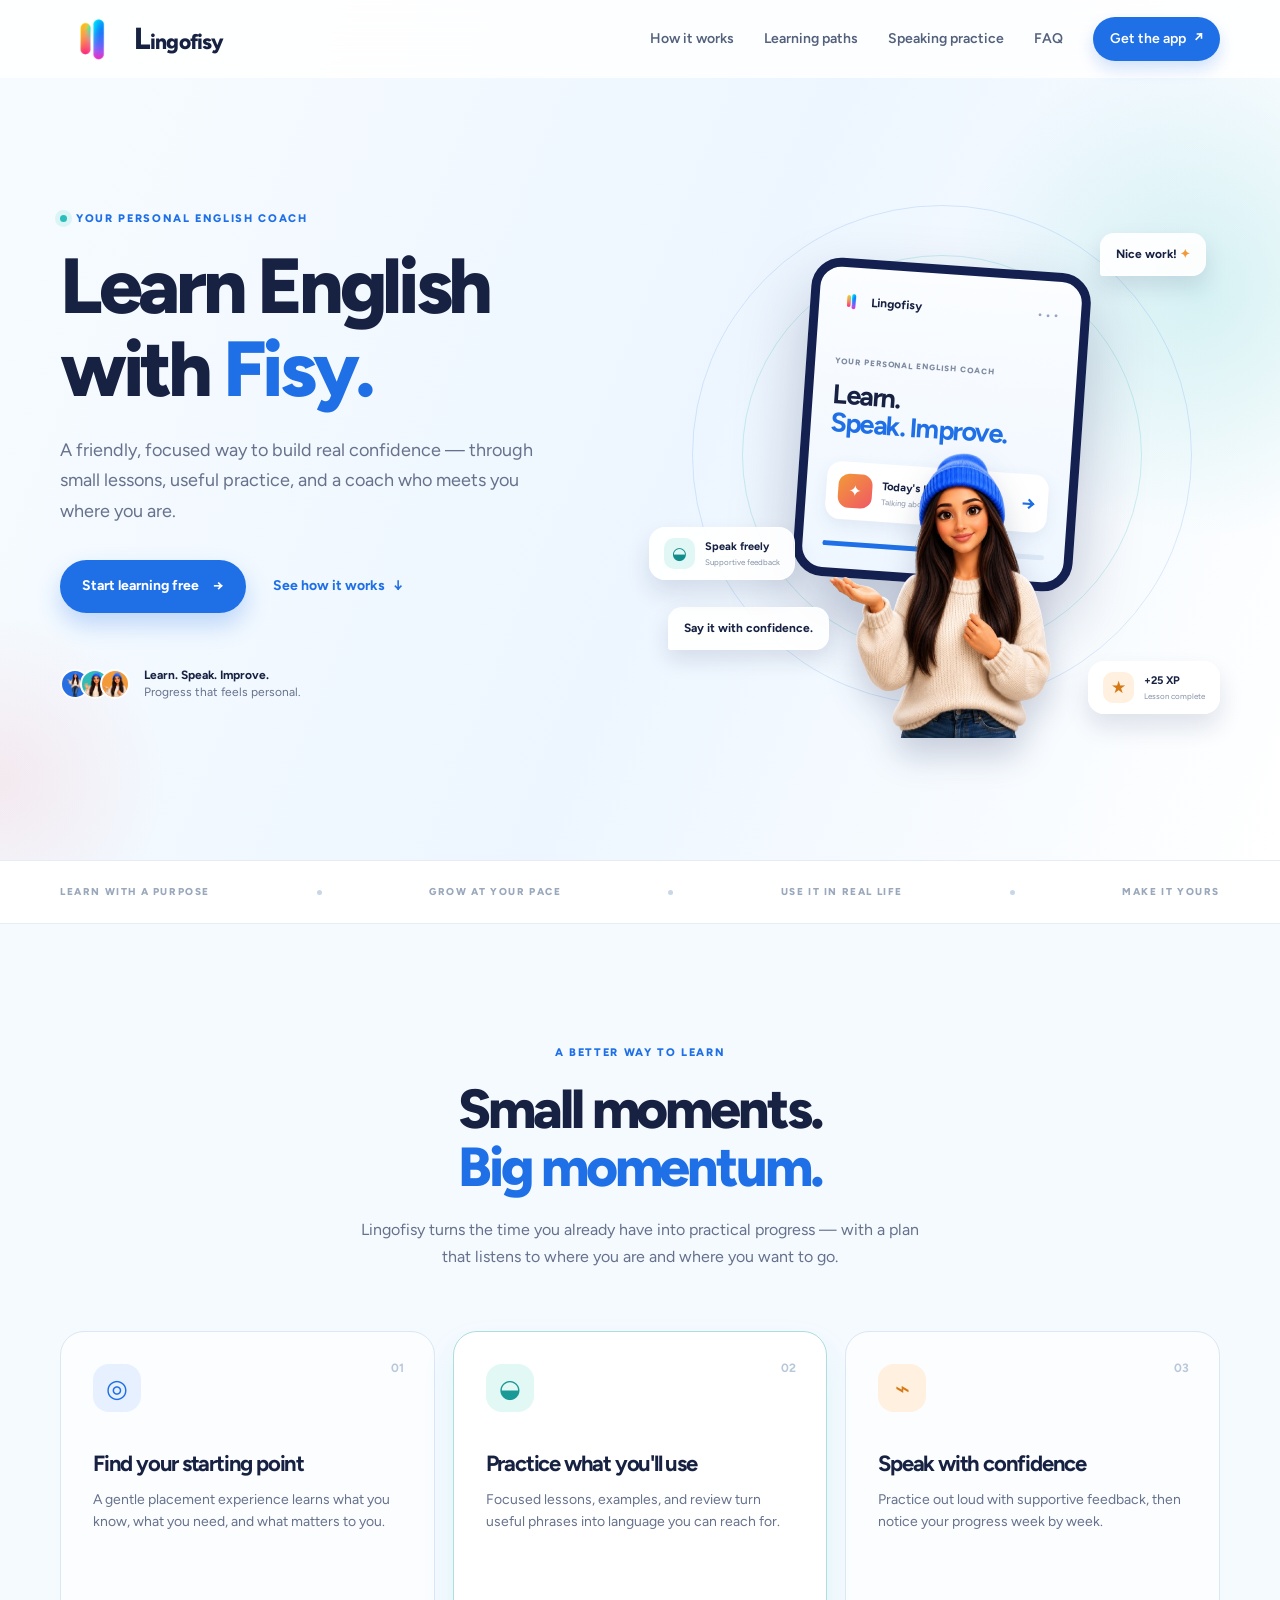
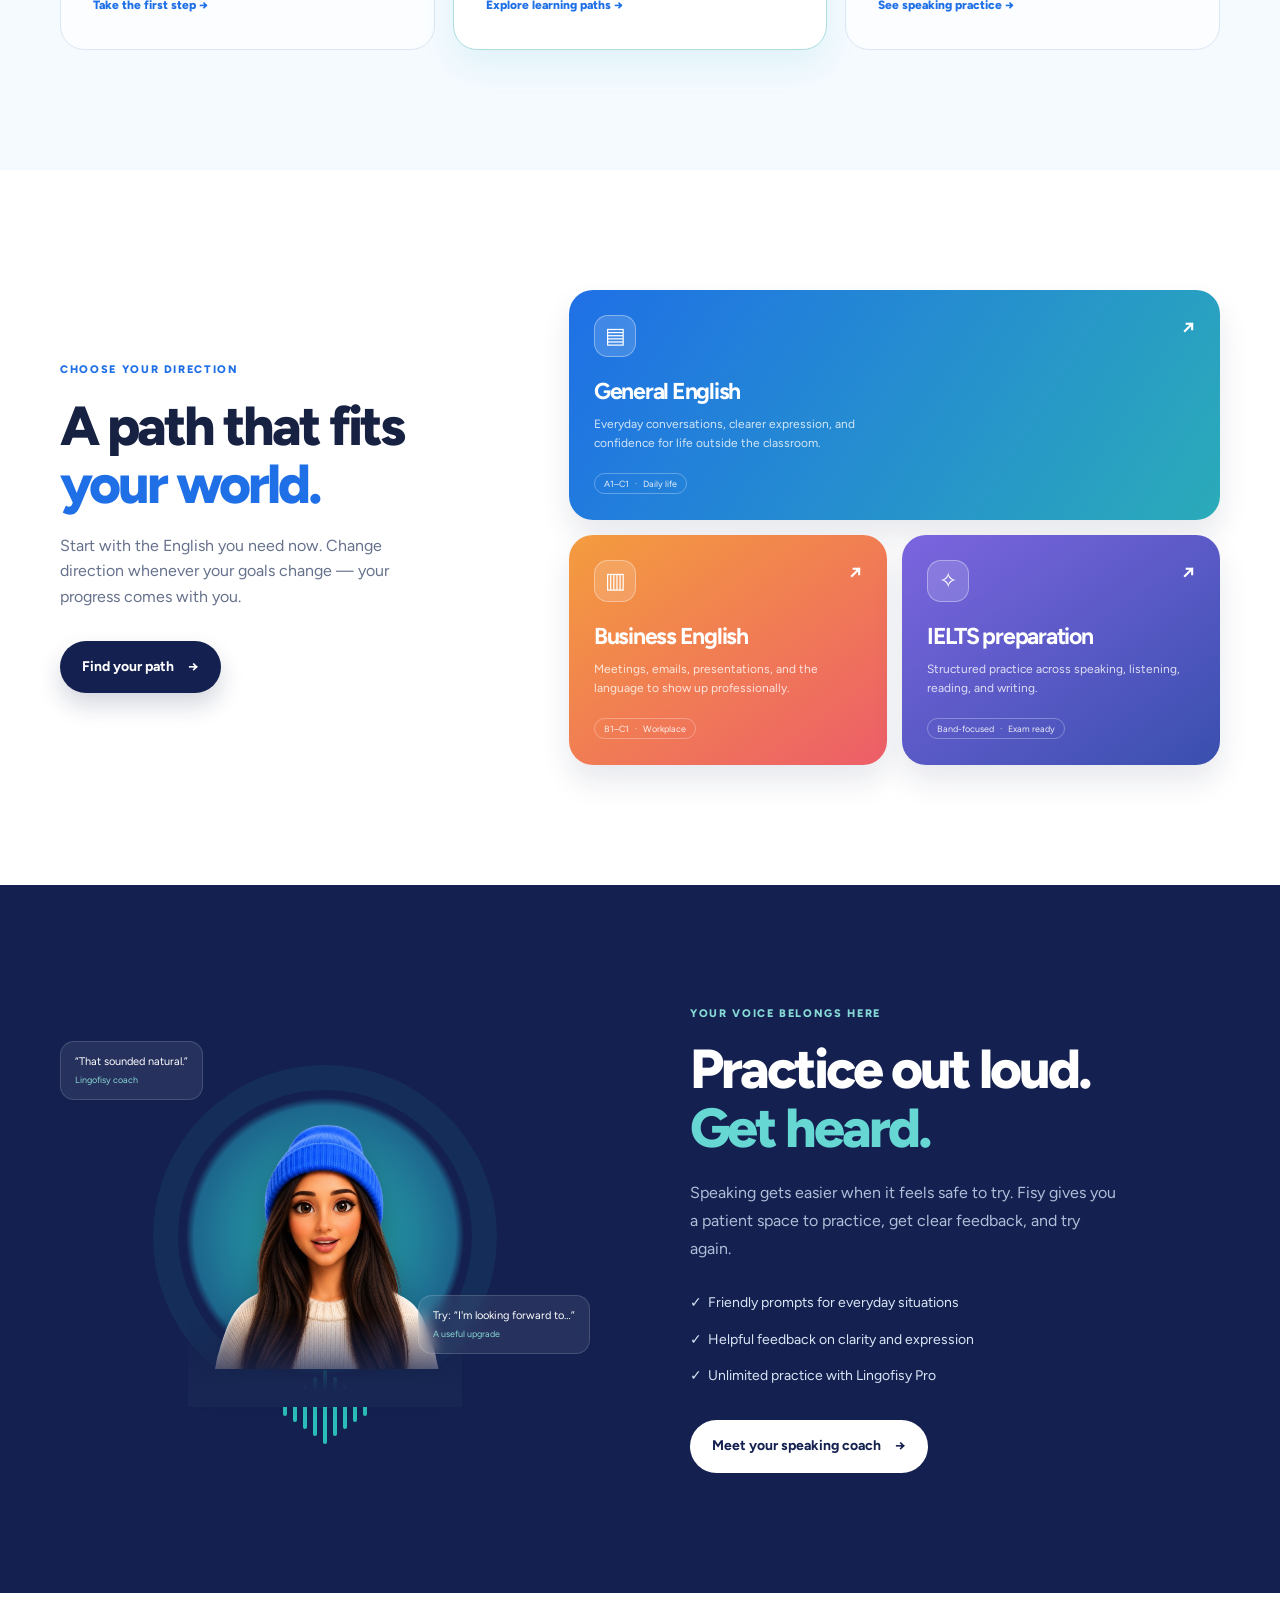
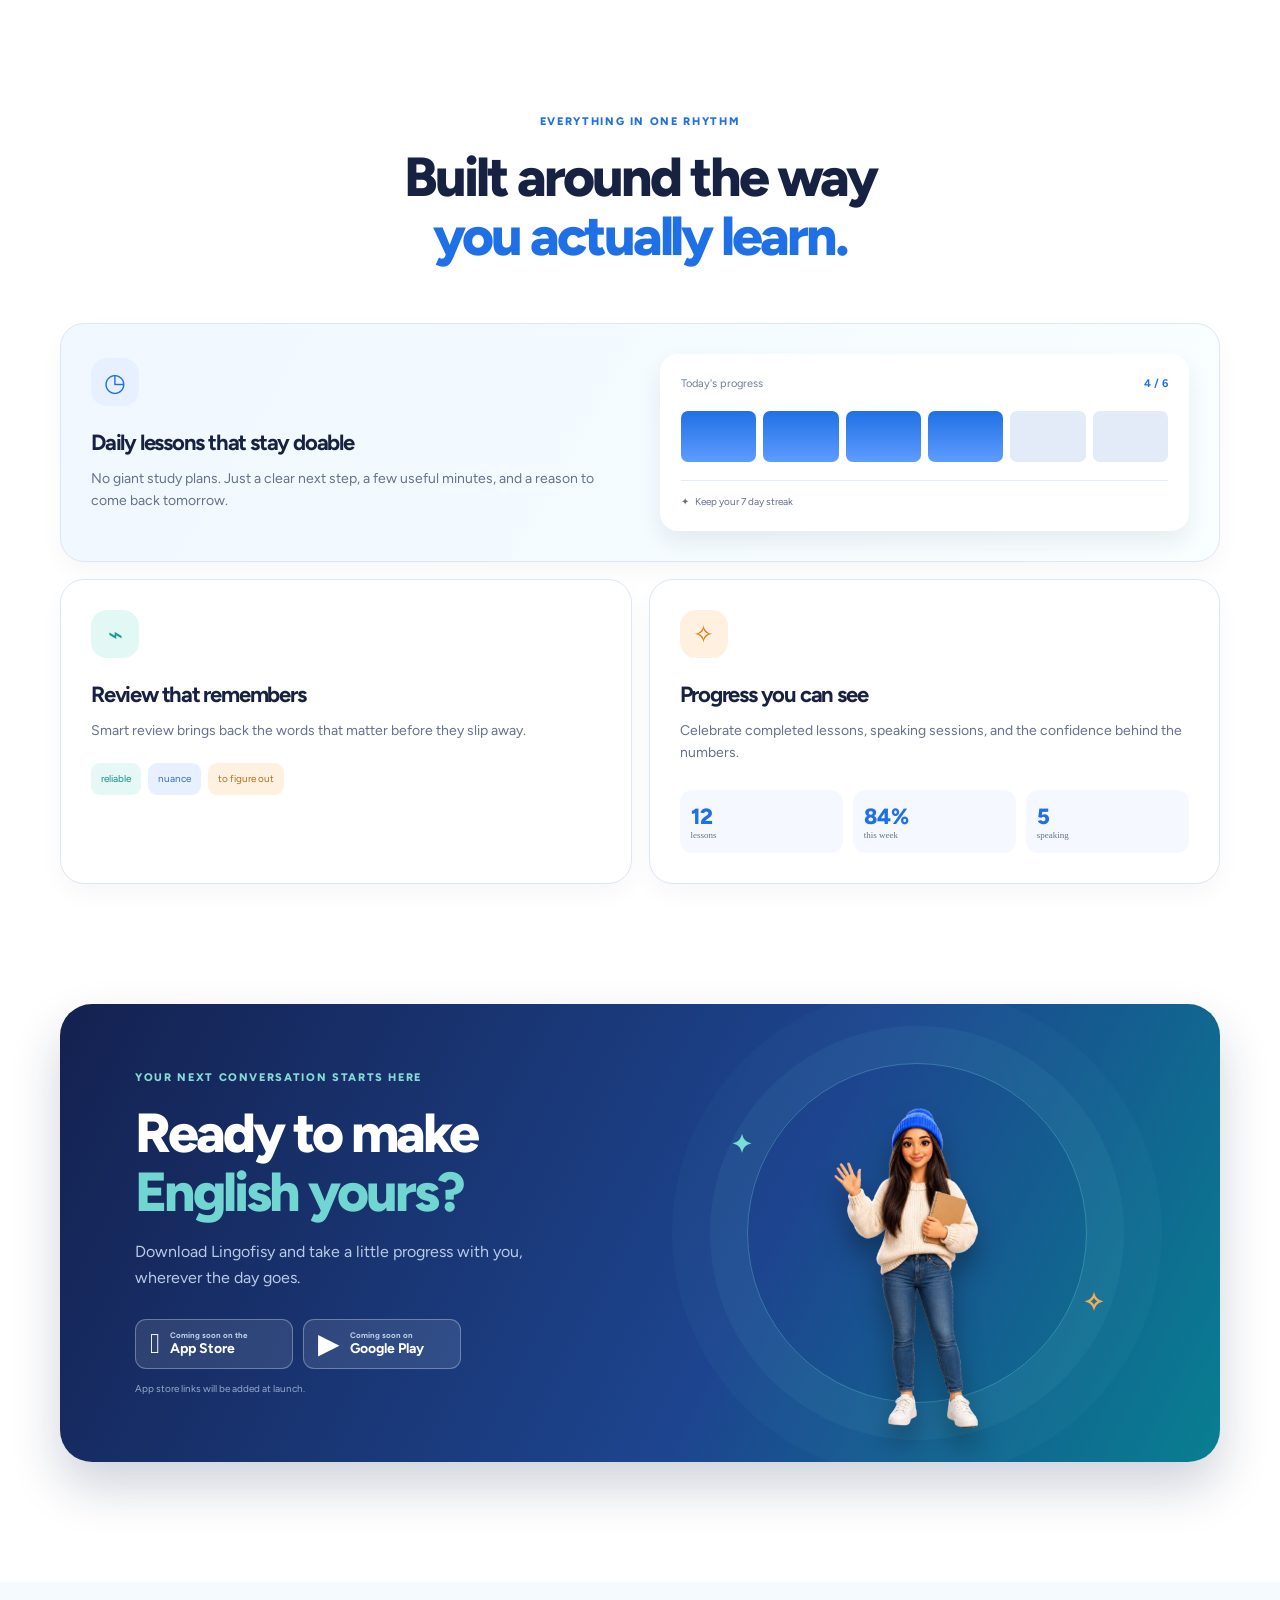
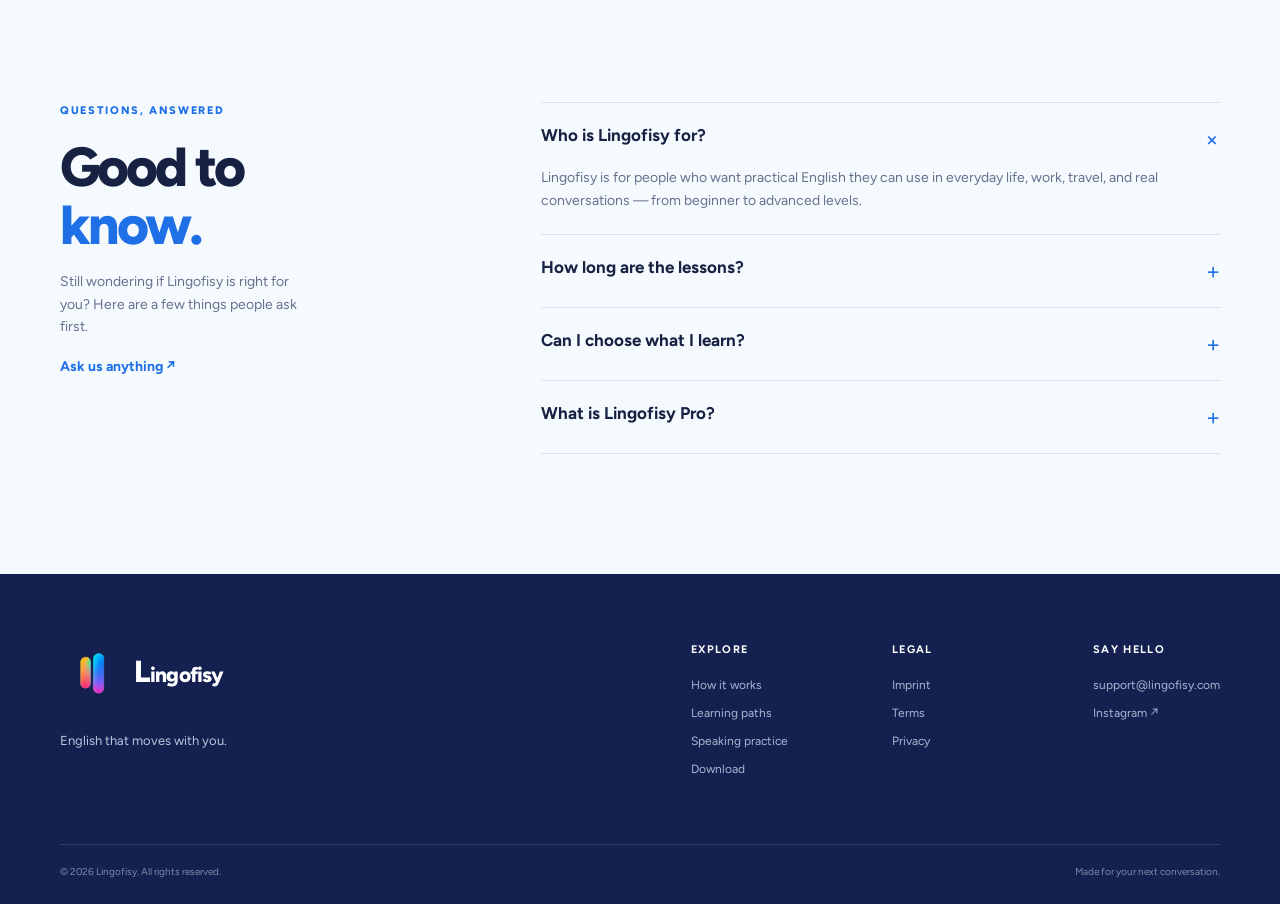
==== index.html @ 028b4cdf "Refine speaking portrait blending and callouts" ====
<!doctype html>
<html lang="en">
<head>
  <meta charset="UTF-8"><meta name="viewport" content="width=device-width, initial-scale=1">
  <meta name="description" content="Lingofisy helps you build practical English confidence with short, personalized lessons and speaking practice.">
  <meta name="theme-color" content="#142150"><title>Lingofisy — English that moves with you</title>
  <link rel="stylesheet" href="styles.css?v=4"><script defer src="script.js"></script>
</head>
<body>
<header class="site-header" data-header><div class="container nav-wrap"><a class="brand" href="#top"><img class="brand-image" src="assets/lingofisy-logo.png?v=2" alt="Lingofisy logo"><span class="wordmark"><span class="wordmark-initial">L</span>ingofisy</span></a><button class="menu-toggle" aria-expanded="false" aria-controls="main-nav"><i></i><i></i><i></i><span class="sr-only">Open menu</span></button><nav id="main-nav"><a href="#how-it-works">How it works</a><a href="#paths">Learning paths</a><a href="#speaking">Speaking practice</a><a href="#faq">FAQ</a><a class="nav-cta" href="#download">Get the app <b>↗</b></a></nav></div></header>
<main id="top">
<section class="hero section-pad"><div class="glow glow-a"></div><div class="glow glow-b"></div><div class="container hero-grid"><div class="hero-copy"><p class="eyebrow"><span></span>Your personal English coach</p><h1>Learn English with <em>Fisy.</em></h1><p class="hero-lead">A friendly, focused way to build real confidence — through small lessons, useful practice, and a coach who meets you where you are.</p><div class="hero-actions"><a class="button primary" href="#download">Start learning free <b>→</b></a><a class="text-link" href="#how-it-works">See how it works <b>↓</b></a></div><div class="trust-row"><div class="avatar-stack"><i><img src="assets/avatars/ChatGPT_Image_Aug_22__2026_at_02_12_52_PM-removebg-preview.png" alt=""></i><i><img src="assets/avatars/ChatGPT_Image_Aug_22__2026_at_02_12_44_PM-removebg-preview.png" alt=""></i><i><img src="assets/avatars/ChatGPT_Image_Aug_22__2026_at_02_12_47_PM-removebg-preview.png" alt=""></i></div><p><strong>Learn. Speak. Improve.</strong><br>Progress that feels personal.</p></div></div><div class="hero-visual"><div class="orbit orbit-a"></div><div class="orbit orbit-b"></div><div class="bubble bubble-a">Nice work! <b>✦</b></div><div class="bubble bubble-b">Say it with confidence.</div><div class="hero-app-card"><div class="app-card-top"><img src="assets/lingofisy-logo.png" alt=""><span>Lingofisy</span><b>•••</b></div><small>YOUR PERSONAL ENGLISH COACH</small><h3>Learn.<br><em>Speak. Improve.</em></h3><div class="app-card-row"><span>✦</span><div><strong>Today's lesson</strong><small>Talking about plans · 8 min</small></div><b>→</b></div><div class="app-card-progress"><i></i></div></div><img class="hero-avatar" src="assets/avatars/ChatGPT_Image_Aug_22__2026_at_02_12_47_PM-removebg-preview.png" alt="Fisy, your Lingofisy English coach"><div class="float-card float-left"><span>◒</span><div><strong>Speak freely</strong><small>Supportive feedback</small></div></div><div class="float-card float-right"><span>★</span><div><strong>+25 XP</strong><small>Lesson complete</small></div></div></div></div></section>
<section class="logo-strip"><div class="container logo-row"><span>LEARN WITH A PURPOSE</span><i></i><span>GROW AT YOUR PACE</span><i></i><span>USE IT IN REAL LIFE</span><i></i><span>MAKE IT YOURS</span></div></section>
<section id="how-it-works" class="section-pad light"><div class="container"><div class="section-intro center"><p class="eyebrow">A better way to learn</p><h2>Small moments.<br><em>Big momentum.</em></h2><p>Lingofisy turns the time you already have into practical progress — with a plan that listens to where you are and where you want to go.</p></div><div class="steps"><article><b class="number">01</b><span class="icon blue">◎</span><h3>Find your starting point</h3><p>A gentle placement experience learns what you know, what you need, and what matters to you.</p><a href="#download">Take the first step →</a></article><article class="featured"><b class="number">02</b><span class="icon teal">◒</span><h3>Practice what you'll use</h3><p>Focused lessons, examples, and review turn useful phrases into language you can reach for.</p><a href="#paths">Explore learning paths →</a></article><article><b class="number">03</b><span class="icon orange">⌁</span><h3>Speak with confidence</h3><p>Practice out loud with supportive feedback, then notice your progress week by week.</p><a href="#speaking">See speaking practice →</a></article></div></div></section>
<section id="paths" class="section-pad"><div class="container paths-grid"><div class="paths-copy"><p class="eyebrow">Choose your direction</p><h2>A path that fits<br><em>your world.</em></h2><p>Start with the English you need now. Change direction whenever your goals change — your progress comes with you.</p><a class="button dark" href="#download">Find your path <b>→</b></a></div><div class="path-cards"><article class="path general"><div><span>▤</span><b>↗</b></div><h3>General English</h3><p>Everyday conversations, clearer expression, and confidence for life outside the classroom.</p><small>A1–C1 &nbsp; · &nbsp; Daily life</small></article><article class="path business"><div><span>▥</span><b>↗</b></div><h3>Business English</h3><p>Meetings, emails, presentations, and the language to show up professionally.</p><small>B1–C1 &nbsp; · &nbsp; Workplace</small></article><article class="path ielts"><div><span>✧</span><b>↗</b></div><h3>IELTS preparation</h3><p>Structured practice across speaking, listening, reading, and writing.</p><small>Band-focused &nbsp; · &nbsp; Exam ready</small></article></div></div></section>
<section id="speaking" class="section-pad speaking"><div class="container speaking-grid"><div class="speaking-art"><div class="coach-stage"><div class="coach-glow"></div><img src="assets/avatars/ChatGPT_Image_Aug_22__2026_at_02_12_50_PM-removebg-preview.png?v=2" alt="Fisy coaching a speaking exercise"></div><div class="waves"><i></i><i></i><i></i><i></i><i></i><i></i><i></i><i></i><i></i></div><div class="note note-a">“That sounded natural.”<small>Lingofisy coach</small></div><div class="note note-b">Try: “I'm looking forward to…”<small>A useful upgrade</small></div></div><div><p class="eyebrow light-eyebrow">Your voice belongs here</p><h2>Practice out loud.<br><em>Get heard.</em></h2><p class="speaking-lead">Speaking gets easier when it feels safe to try. Fisy gives you a patient space to practice, get clear feedback, and try again.</p><ul class="checks"><li>✓ <span>Friendly prompts for everyday situations</span></li><li>✓ <span>Helpful feedback on clarity and expression</span></li><li>✓ <span>Unlimited practice with Lingofisy Pro</span></li></ul><a class="button white" href="#download">Meet your speaking coach <b>→</b></a></div></div></section>
<section class="section-pad"><div class="container"><div class="section-intro center"><p class="eyebrow">Everything in one rhythm</p><h2>Built around the way<br><em>you actually learn.</em></h2></div><div class="features"><article class="feature wide"><div><span class="icon blue">◷</span><h3>Daily lessons that stay doable</h3><p>No giant study plans. Just a clear next step, a few useful minutes, and a reason to come back tomorrow.</p></div><div class="mini-progress"><header><span>Today's progress</span><b>4 / 6</b></header><div><i></i><i></i><i></i><i></i><i></i><i></i></div><small>✦ &nbsp; Keep your 7 day streak</small></div></article><article class="feature"><span class="icon teal">⌁</span><h3>Review that remembers</h3><p>Smart review brings back the words that matter before they slip away.</p><div class="word-pills"><span>reliable</span><span>nuance</span><span>to figure out</span></div></article><article class="feature"><span class="icon orange">✧</span><h3>Progress you can see</h3><p>Celebrate completed lessons, speaking sessions, and the confidence behind the numbers.</p><div class="stats"><b>12<small>lessons</small></b><b>84%<small>this week</small></b><b>5<small>speaking</small></b></div></article></div></div></section>
<section id="download" class="download section-pad"><div class="container download-panel"><div><p class="eyebrow light-eyebrow">Your next conversation starts here</p><h2>Ready to make<br><em>English yours?</em></h2><p>Download Lingofisy and take a little progress with you, wherever the day goes.</p><div class="stores"><a href="#" data-store><b></b><span><small>Coming soon on the</small>App Store</span></a><a href="#" data-store><b>▶</b><span><small>Coming soon on</small>Google Play</span></a></div><small class="store-note">App store links will be added at launch.</small></div><div class="download-art"><div class="ring"></div><img class="download-avatar" src="assets/avatars/ChatGPT_Image_Aug_22__2026_at_02_12_50_PM-removebg-preview.png" alt="Fisy, the Lingofisy coach"><strong>✦</strong><strong>✧</strong></div></div></section>
<section id="faq" class="section-pad light"><div class="container faq-grid"><div><p class="eyebrow">Questions, answered</p><h2>Good to<br><em>know.</em></h2><p class="faq-intro">Still wondering if Lingofisy is right for you? Here are a few things people ask first.</p><a class="text-link" href="mailto:support@lingofisy.com">Ask us anything ↗</a></div><div class="faq-list"><details open><summary>Who is Lingofisy for?<b>+</b></summary><p>Lingofisy is for people who want practical English they can use in everyday life, work, travel, and real conversations — from beginner to advanced levels.</p></details><details><summary>How long are the lessons?<b>+</b></summary><p>Most daily activities take around 5–10 focused minutes, with optional speaking practice when you have more time.</p></details><details><summary>Can I choose what I learn?<b>+</b></summary><p>Yes. Start with a placement experience and choose General English, Business English, or IELTS preparation. Your path can evolve as your goals do.</p></details><details><summary>What is Lingofisy Pro?<b>+</b></summary><p>Lingofisy Pro gives you more room to practise, including expanded AI speaking feedback and the full learning experience.</p></details></div></div></section>
</main>
<footer><div class="container footer-main"><div><a class="brand brand-light" href="#top"><img class="brand-image" src="assets/lingofisy-logo.png?v=2" alt="Lingofisy logo"><span class="wordmark"><span class="wordmark-initial">L</span>ingofisy</span></a><p>English that moves with you.</p></div><div class="footer-links"><div><b>Explore</b><a href="#how-it-works">How it works</a><a href="#paths">Learning paths</a><a href="#speaking">Speaking practice</a><a href="#download">Download</a></div><div><b>Legal</b><a href="legal/imprint.html">Imprint</a><a href="legal/terms.html">Terms</a><a href="legal/privacy.html">Privacy</a></div><div><b>Say hello</b><a href="mailto:support@lingofisy.com">support@lingofisy.com</a><a href="https://www.instagram.com/lingofisy" rel="noreferrer">Instagram ↗</a></div></div></div><div class="container footer-bottom"><span>© <span data-year>2026</span> Lingofisy. All rights reserved.</span><span>Made for your next conversation.</span></div></footer>
</body></html>
---- styles.css ----
@font-face{font-family:Figtree;src:url('./assets/fonts/Figtree-Variable.woff2') format('woff2');font-style:normal;font-weight:300 900;font-display:swap}
:root{--blue:#1f70e6;--teal:#2bbdb9;--orange:#f39a38;--coral:#ef5964;--navy:#142150;--text:#172142;--muted:#66718c;--canvas:#f5faff;--line:#dbe7f4;--white:#fff}*{box-sizing:border-box}html{scroll-behavior:smooth}body{margin:0;color:var(--text);background:#fff;font:16px/1.6 Figtree,Arial,sans-serif}a{color:inherit;text-decoration:none}button{font:inherit}.container{width:min(1160px,calc(100% - 48px));margin:auto}.section-pad{padding:120px 0}.sr-only{position:absolute;width:1px;height:1px;overflow:hidden;clip:rect(0,0,0,0)}.site-header{height:78px;display:flex;align-items:center;position:fixed;inset:0 0 auto;z-index:20;background:#ffffffd9;backdrop-filter:blur(18px);transition:box-shadow .3s}.site-header.scrolled{box-shadow:0 5px 24px #14215014}.nav-wrap{display:flex;align-items:center;justify-content:space-between}.brand{display:inline-flex;align-items:center;gap:10px;font:800 21px Figtree;letter-spacing:-.04em}.brand-mark{display:grid;place-items:center;width:32px;height:32px;color:#fff;background:var(--blue);border-radius:10px;font:800 20px Figtree;box-shadow:0 6px 14px #1f70e63d}.site-header nav{display:flex;align-items:center;gap:30px;color:#53617c;font-size:14px;font-weight:600}.site-header nav a{transition:color .2s}.site-header nav a:hover{color:var(--blue)}.nav-cta{color:#fff!important;background:var(--blue);padding:11px 17px;border-radius:99px;box-shadow:0 8px 16px #1f70e633}.nav-cta b{margin-left:5px}.menu-toggle{display:none;border:0;background:transparent;padding:8px}.menu-toggle i{display:block;width:24px;height:2px;margin:5px;background:var(--navy)}.hero{position:relative;overflow:hidden;padding-top:180px;padding-bottom:130px;background:linear-gradient(112deg,#f6fbff 8%,#edf6ff 54%,#fff)}.hero-grid{display:grid;grid-template-columns:1fr 1fr;gap:48px;align-items:center}.glow{position:absolute;border-radius:50%;pointer-events:none}.glow-a{width:540px;height:540px;right:-190px;top:20px;background:radial-gradient(circle,#2bbdb92b,transparent 65%)}.glow-b{width:360px;height:360px;left:-180px;bottom:-100px;background:radial-gradient(circle,#ef59641a,transparent 65%)}.eyebrow{display:flex;align-items:center;gap:9px;margin:0 0 18px;color:var(--blue);font-size:11px;text-transform:uppercase;letter-spacing:.15em;font-weight:800}.eyebrow>span{width:7px;height:7px;background:var(--teal);border-radius:99px;box-shadow:0 0 0 5px #2bbdb921}h1,h2,h3{margin-top:0;font-family:Figtree,sans-serif;letter-spacing:-.055em;line-height:1.06}h1{max-width:600px;margin-bottom:24px;font-size:clamp(50px,6.1vw,79px);font-weight:800}h2{font-size:clamp(40px,4.3vw,62px);font-weight:800}h1 em,h2 em{font-style:normal;color:var(--blue)}.hero-lead{max-width:490px;color:var(--muted);font-size:18px;line-height:1.7}.hero-actions{display:flex;align-items:center;gap:27px;margin-top:34px}.button{display:inline-flex;align-items:center;gap:14px;padding:15px 22px;border-radius:99px;font-size:14px;font-weight:700;transition:.2s}.button:hover{transform:translateY(-2px)}.button.primary{color:#fff;background:var(--blue);box-shadow:0 12px 23px #1f70e640}.button.dark{color:#fff;background:var(--navy);box-shadow:0 12px 23px #1421502e}.button.white{color:var(--navy);background:#fff}.text-link{display:inline-flex;align-items:center;gap:8px;color:var(--blue);font-size:14px;font-weight:700}.trust-row{display:flex;align-items:center;gap:14px;margin-top:54px}.trust-row p{margin:0;color:var(--muted);font-size:12px;line-height:1.4}.trust-row strong{color:var(--text)}.avatar-stack{display:flex;padding-left:10px}.avatar-stack i{display:grid;place-items:center;width:30px;height:30px;margin-left:-10px;border:2px solid #fff;border-radius:50%;color:#fff;font:700 11px Figtree;font-style:normal}.avatar-stack i:nth-child(1){background:var(--blue)}.avatar-stack i:nth-child(2){background:var(--teal)}.avatar-stack i:nth-child(3){background:var(--orange)}.avatar-stack i:nth-child(4){background:var(--coral)}.hero-visual{height:550px;position:relative;display:grid;place-items:center}.orbit{position:absolute;border:1px solid #1f70e626;border-radius:50%}.orbit-a{width:500px;height:500px}.orbit-b{width:400px;height:400px;border-color:#2bbdb936}.phone{position:relative;width:285px;height:555px;padding:10px;border:9px solid #122050;border-radius:44px;background:#122050;box-shadow:0 34px 70px #1421503d;transform:rotate(5deg);z-index:2}.notch{position:absolute;z-index:3;left:50%;top:0;width:104px;height:25px;transform:translateX(-50%);border-radius:0 0 17px 17px;background:#122050}.phone-screen{height:100%;overflow:hidden;padding:42px 18px 17px;border-radius:31px;background:linear-gradient(#fbfdff,#eef6ff)}.phone-top{display:flex;align-items:center;justify-content:space-between;color:var(--navy);font-size:11px;font-weight:700}.phone-top b{display:grid;place-items:center;width:23px;height:23px;border-radius:7px;color:#fff;background:var(--blue);font:700 15px Figtree}.phone-top i{color:#95a5c0;letter-spacing:2px;font-style:normal}.welcome{padding:28px 1px 16px}.welcome small,.phone-screen label{color:#7e8ba1;font-size:8px;letter-spacing:.12em;font-weight:800}.welcome h3{margin:7px 0 0;font-size:27px;line-height:1.1}.welcome em{font-style:normal;color:var(--blue)}.streak,.lesson{display:flex;align-items:center;gap:11px;border-radius:15px;background:#fff;box-shadow:0 6px 16px #2e568915}.streak{padding:12px}.streak>span{display:grid;place-items:center;width:33px;height:33px;border-radius:11px;color:#fff;background:linear-gradient(135deg,var(--orange),var(--coral))}.streak strong,.lesson strong{display:block;font-size:11px}.streak small,.lesson small{display:block;color:#8996aa;font-size:8px}.streak>b{margin-left:auto;color:var(--blue);font-size:20px}.phone-screen label{display:block;margin:21px 0 8px}.lesson{padding:10px}.lesson>span{display:grid;place-items:center;width:36px;height:36px;border-radius:11px;color:var(--blue);background:#eaf2ff;font-size:21px}.lesson>b{display:grid;place-items:center;width:27px;height:27px;margin-left:auto;border-radius:50%;color:#fff;background:var(--teal);font-size:9px}.progress{height:5px;margin-top:19px;border-radius:8px;background:#dce8f6}.progress i{display:block;width:60%;height:100%;border-radius:8px;background:var(--blue)}.progress-copy{display:flex;justify-content:space-between;margin-top:6px;color:#8491a6;font-size:8px}.progress-copy b{color:var(--blue)}.bubble{position:absolute;z-index:4;padding:11px 15px;border:1px solid #ffffffb3;border-radius:14px 14px 14px 3px;color:var(--text);background:#ffffffe8;box-shadow:0 10px 22px #1421501f;font-size:12px;font-weight:700}.bubble-a{top:53px;right:14px}.bubble-a b{color:var(--orange)}.bubble-b{bottom:80px;left:4px}.float-card{position:absolute;z-index:4;display:flex;align-items:center;gap:10px;padding:10px 14px;border:1px solid #ffffffcc;border-radius:16px;background:#ffffffe8;box-shadow:0 13px 25px #1421501f}.float-card>span{display:grid;place-items:center;width:31px;height:31px;border-radius:10px;color:#138d8c;background:#e0f7f5;font-size:17px}.float-card strong,.float-card small{display:block}.float-card strong{font-size:11px}.float-card small{color:#8491a6;font-size:8px}.float-left{left:-15px;bottom:150px}.float-right{right:0;bottom:16px}.float-right>span{color:#d47916;background:#fff0df}.logo-strip{padding:23px 0;border-block:1px solid #e4edf6}.logo-row{display:flex;align-items:center;justify-content:space-between;color:#9aa8bc;font-size:10px;letter-spacing:.16em;font-weight:800}.logo-row i{width:5px;height:5px;border-radius:50%;background:#c8d7e8}.light{background:var(--canvas)}.center{text-align:center;margin-inline:auto}.section-intro{max-width:570px}.section-intro .eyebrow{justify-content:center}.section-intro h2{margin-bottom:20px}.section-intro>p:last-child{color:var(--muted);line-height:1.7}.steps{display:grid;grid-template-columns:repeat(3,1fr);gap:18px;margin-top:60px}.steps article{position:relative;padding:32px;border:1px solid var(--line);border-radius:24px;background:#ffffffa6}.steps .featured{border-color:#aedddc;background:#fff;box-shadow:0 16px 32px #2bbdb91a}.number{position:absolute;top:29px;right:30px;color:#b9c8d9;font:700 12px Figtree}.icon{display:grid;place-items:center;width:48px;height:48px;margin-bottom:40px;border-radius:16px;font-size:25px}.icon.blue{color:var(--blue);background:#e7f0ff}.icon.teal{color:#1a9996;background:#e1f8f5}.icon.orange{color:#d77a16;background:#fff0df}.steps h3,.feature h3{font-size:22px;margin-bottom:12px}.steps p{min-height:78px;margin-bottom:24px;color:var(--muted);font-size:14px}.steps a{color:var(--blue);font-size:12px;font-weight:800}.paths-grid{display:grid;grid-template-columns:.8fr 1.2fr;gap:75px;align-items:center}.paths-copy h2{margin-bottom:19px}.paths-copy>p:not(.eyebrow){max-width:370px;margin-bottom:31px;color:var(--muted)}.path-cards{display:grid;grid-template-columns:1fr 1fr;gap:15px}.path{min-height:226px;padding:25px;border-radius:24px;color:#fff;box-shadow:0 16px 30px #1421501a}.path>div{display:flex;justify-content:space-between}.path>div span{display:grid;place-items:center;width:42px;height:42px;border:1px solid #ffffff5c;border-radius:14px;background:#ffffff26;font-size:22px}.path>div b{font-size:19px}.path h3{margin:22px 0 7px;font-size:23px}.path p{max-width:310px;margin-bottom:17px;color:#ffffffcc;font-size:12px;line-height:1.55}.path small{padding:4px 9px;border:1px solid #ffffff4a;border-radius:99px;color:#ffffffe0;font-size:9px}.general{grid-column:span 2;background:linear-gradient(122deg,#1f70e6,#2babb9)}.business{background:linear-gradient(145deg,#f49c3e,#ed5e69)}.ielts{background:linear-gradient(145deg,#7c65df,#394fae)}.speaking{overflow:hidden;color:#fff;background:var(--navy)}.speaking-grid{display:grid;grid-template-columns:1fr 1fr;gap:100px;align-items:center}.light-eyebrow{color:#86d9d5}.speaking h2{margin-bottom:22px;color:#fff}.speaking h2 em{color:#66d7d2}.speaking-lead{max-width:430px;color:#afbdd8;line-height:1.75}.checks{display:grid;gap:14px;margin:29px 0 33px;padding:0;list-style:none;color:#dae5f5;font-size:14px}.checks li{display:flex;align-items:center;gap:10px}.checks li:first-letter{color:var(--teal)}.checks span{margin-left:-4px}.speaking-art{height:450px;position:relative;display:grid;place-items:center}.orb{display:grid;place-items:center;width:265px;height:265px;border-radius:50%;background:radial-gradient(circle at 30% 22%,#8ae2de,#2bbdb9 46%,#168a9b);box-shadow:0 0 0 25px #2bbdb914,0 0 0 53px #2bbdb90d,0 28px 60px #0000003d;animation:float 5s ease-in-out infinite}.face{position:relative;width:133px;height:133px;border-radius:48% 48% 45% 45%;background:#ffce9a}.face:before{content:'';position:absolute;width:157px;height:74px;left:-12px;top:-22px;border-radius:80% 80% 30% 30%;background:#3c2d5c}.face i{position:absolute;top:57px;width:12px;height:15px;border-radius:50%;background:#172142}.face i:first-child{left:35px}.face i:nth-child(2){right:35px}.face b{position:absolute;left:52px;top:88px;width:31px;height:14px;border-bottom:3px solid #9e5b64;border-radius:50%}.face:after{content:'';position:absolute;left:9px;top:70px;width:18px;height:9px;border-radius:50%;background:#ef596459;box-shadow:97px 0 #ef596459}.waves{position:absolute;bottom:20px;display:flex;align-items:center;gap:6px}.waves i{width:4px;height:18px;border-radius:5px;background:var(--teal);animation:wave 1.2s ease-in-out infinite}.waves i:nth-child(2),.waves i:nth-child(8){height:31px}.waves i:nth-child(3),.waves i:nth-child(7){height:44px}.waves i:nth-child(4),.waves i:nth-child(6){height:59px}.waves i:nth-child(5){height:74px}.note{position:absolute;padding:11px 14px;border:1px solid #ffffff26;border-radius:14px;background:#ffffff14;backdrop-filter:blur(7px);font-size:11px}.note small{display:block;margin-top:3px;color:#89d6d3;font-size:9px}.note-a{top:27px;left:0}.note-b{right:0;bottom:110px}.features{display:grid;grid-template-columns:1fr 1fr;gap:17px;margin-top:58px}.feature{padding:30px;border:1px solid var(--line);border-radius:24px;background:#fff;box-shadow:0 10px 25px #14215009}.feature.wide{grid-column:span 2;display:grid;grid-template-columns:1fr 1fr;gap:40px;align-items:center;background:linear-gradient(120deg,#f0f7ff,#f9ffff)}.feature .icon{margin-bottom:25px}.feature p{color:var(--muted);font-size:14px}.mini-progress{padding:21px;border-radius:18px;background:#fff;box-shadow:0 11px 22px #14215014}.mini-progress header{display:flex;justify-content:space-between;margin-bottom:18px;color:#71809a;font-size:11px}.mini-progress header b{color:var(--blue)}.mini-progress>div{display:flex;gap:7px}.mini-progress>div i{height:51px;flex:1;border-radius:7px;background:#e2ebf7}.mini-progress>div i:nth-child(-n+4){background:linear-gradient(#1f70e6,#5f9cff)}.mini-progress small{display:block;margin-top:18px;padding-top:13px;border-top:1px solid #e4edf7;color:var(--muted);font-size:10px}.word-pills{display:flex;flex-wrap:wrap;gap:7px;margin-top:21px}.word-pills span{padding:8px 10px;border-radius:9px;color:#198f8b;background:#e5f8f5;font-size:10px}.word-pills span:nth-child(2){color:#336ed4;background:#e8f0ff}.word-pills span:nth-child(3){color:#b96e20;background:#fff1df}.stats{display:flex;gap:10px;margin-top:25px}.stats b{flex:1;padding:13px 11px;border-radius:12px;color:var(--blue);background:#f5f9ff;font:800 22px Figtree}.stats small{display:block;color:var(--muted);font:9px 'DM Sans'}.download{padding-top:0}.download-panel{display:grid;grid-template-columns:1fr .82fr;min-height:450px;overflow:hidden;padding:65px 75px;border-radius:32px;background:linear-gradient(117deg,#142150,#1d458f 60%,#087f91);box-shadow:0 25px 50px #14215033}.download h2{margin-bottom:18px;color:#fff}.download h2 em{color:#71d6d1}.download p:not(.eyebrow){max-width:420px;color:#b8cae5}.stores{display:flex;gap:10px;margin-top:29px}.stores a{display:flex;align-items:center;gap:10px;min-width:158px;padding:10px 14px;border:1px solid #ffffff4d;border-radius:11px;color:#fff;background:#ffffff1a}.stores a>b{font:28px Arial;line-height:1}.stores a span{font-size:14px;font-weight:700;line-height:1.25}.stores small{display:block;font-size:8px;color:#bdd0e8}.store-note{display:block!important;margin-top:12px;color:#91a8cc!important;font-size:10px!important}.download-art{position:relative;min-height:320px}.ring{position:absolute;top:50%;left:50%;width:340px;height:340px;transform:translate(-50%,-50%);border:1px solid #74ded855;border-radius:50%;box-shadow:0 0 0 37px #74ded80f,0 0 0 75px #74ded808}.tutor{position:absolute;left:50%;bottom:-42px;width:194px;height:280px;transform:translateX(-50%)}.tutor>i{position:absolute;z-index:3;top:75px;width:31px;height:52px;border-radius:50%;background:#f2ae7b}.tutor>i:first-child{left:3px}.tutor>i:nth-child(2){right:3px}.tutor-head{position:absolute;z-index:2;top:13px;left:19px;width:156px;height:166px;border-radius:50% 50% 47% 47%;background:#ffd09d}.tutor-head:before{content:'';position:absolute;top:-17px;left:-9px;width:172px;height:75px;border-radius:80% 80% 45% 40%;background:#3c2d5c}.tutor-head b,.tutor-head span{position:absolute;top:75px;width:14px;height:17px;border-radius:50%;background:var(--navy)}.tutor-head b{left:45px}.tutor-head span:nth-child(2){right:45px}.tutor-head em{position:absolute;left:60px;top:109px;width:38px;height:18px;border-bottom:4px solid #a55e67;border-radius:50%}.tutor-body{position:absolute;bottom:0;left:0;width:194px;height:140px;border-radius:50% 50% 18px 18px;background:linear-gradient(145deg,#46c4be,#1c869c)}.download-art>strong{position:absolute;color:#78ded8;font-size:25px}.download-art>strong:first-of-type{top:55px;left:9%}.download-art>strong:last-of-type{right:9%;bottom:75px;color:#f6ad53}.faq-grid{display:grid;grid-template-columns:.7fr 1.3fr;gap:115px}.faq-grid h2{margin-bottom:17px}.faq-intro{max-width:245px;color:var(--muted);font-size:14px}.faq-list details{padding:22px 0;border-bottom:1px solid #d5e1ef}.faq-list details:first-child{border-top:1px solid #d5e1ef}.faq-list summary{display:flex;justify-content:space-between;cursor:pointer;list-style:none;font:700 17px Figtree}.faq-list summary::-webkit-details-marker{display:none}.faq-list summary b{color:var(--blue);font-size:23px;font-weight:400;transition:.2s}.faq-list details[open] summary b{transform:rotate(45deg)}.faq-list details p{max-width:650px;margin:14px 40px 0 0;color:var(--muted);font-size:14px}footer{padding:67px 0 24px;color:#b9c6dc;background:var(--navy)}.brand-light{color:#fff}.footer-main{display:flex;justify-content:space-between;gap:50px;padding-bottom:65px}.footer-main>div>p{margin:18px 0 0;font-size:13px}.footer-links{display:flex;gap:86px}.footer-links>div{display:flex;flex-direction:column;gap:9px;min-width:115px;font-size:12px}.footer-links b{margin-bottom:8px;color:#fff;font-size:11px;text-transform:uppercase;letter-spacing:.12em}.footer-links a{color:#a6b7d2}.footer-bottom{display:flex;justify-content:space-between;padding-top:19px;border-top:1px solid #ffffff21;color:#7889a8;font-size:10px}
@keyframes float{0%,100%{transform:translateY(0)}50%{transform:translateY(-12px)}}@keyframes wave{0%,100%{transform:scaleY(.6)}50%{transform:scaleY(1)}}
@media(max-width:850px){.container{width:min(100% - 36px,600px)}.section-pad{padding:85px 0}.site-header nav{position:absolute;display:none;top:70px;left:18px;right:18px;padding:18px;flex-direction:column;align-items:stretch;gap:3px;border:1px solid var(--line);border-radius:20px;background:#fff;box-shadow:0 22px 55px #1421501f}.site-header nav.open{display:flex}.site-header nav a{padding:12px}.nav-cta{text-align:center;margin-top:7px}.menu-toggle{display:block}.hero{padding-top:135px;padding-bottom:85px}.hero-grid,.paths-grid,.speaking-grid,.faq-grid{grid-template-columns:1fr;gap:52px}.hero-visual{height:520px;max-width:500px;margin:auto}.logo-row{gap:20px;overflow:hidden;justify-content:center}.logo-row span{white-space:nowrap;font-size:8px}.logo-row i{display:none}.steps{grid-template-columns:1fr;gap:14px;margin-top:38px}.steps p{min-height:0}.path-cards{max-width:600px}.speaking-grid{gap:40px}.speaking-grid>div:last-child{order:-1}.speaking-art{max-width:500px;margin:auto}.features{grid-template-columns:1fr}.feature.wide{grid-column:span 1;grid-template-columns:1fr;gap:15px}.download-panel{grid-template-columns:1fr;padding:48px 30px}.download-art{margin-top:10px}.faq-grid{gap:35px}.faq-intro{max-width:380px}.footer-main{flex-direction:column;padding-bottom:45px}.footer-links{flex-wrap:wrap;gap:35px}.footer-bottom{gap:10px;flex-direction:column}}
@media(max-width:500px){h1{font-size:50px}.hero-lead{font-size:16px}.hero-actions{align-items:flex-start;flex-direction:column;gap:18px}.hero-visual{height:460px;transform:scale(.86);transform-origin:top center;margin-bottom:-65px}.phone{width:270px;height:520px}.float-left{left:-3px}.float-right{right:-4px}.bubble-a{right:0}.bubble-b{left:0}.path-cards{grid-template-columns:1fr}.general{grid-column:span 1}.download-panel{border-radius:23px}.stores{flex-direction:column;max-width:190px}.stores a{width:100%}.download-art{transform:scale(.84);transform-origin:top center;margin-bottom:-55px}.footer-links{gap:26px}.footer-bottom{font-size:9px}}
.brand-image{width:64px;height:64px;display:block;border-radius:0;object-fit:contain}.avatar-stack i{overflow:hidden;padding:0}.avatar-stack i img{width:100%;height:100%;object-fit:cover;object-position:50% 30%}.hero-app-card{position:absolute;z-index:2;top:85px;left:50%;width:280px;padding:22px 20px;border:9px solid var(--navy);border-radius:30px;color:var(--text);background:linear-gradient(#fbfdff,#eef6ff);box-shadow:0 30px 65px #14215040;transform:translateX(-50%) rotate(4deg)}.app-card-top{display:flex;align-items:center;gap:8px;margin-bottom:33px;font:700 12px Figtree}.app-card-top img{width:24px;height:24px;border-radius:7px;object-fit:cover}.app-card-top b{margin-left:auto;color:#95a5c0;letter-spacing:2px}.hero-app-card>small{color:#7e8ba1;font-size:8px;letter-spacing:.12em;font-weight:800}.hero-app-card h3{margin:9px 0 24px;font-size:27px;line-height:1.05}.hero-app-card h3 em{font-style:normal;color:var(--blue)}.app-card-row{display:flex;align-items:center;gap:10px;padding:12px;border-radius:15px;background:#fff;box-shadow:0 6px 16px #2e568915}.app-card-row>span{display:grid;place-items:center;width:34px;height:34px;border-radius:11px;color:#fff;background:linear-gradient(135deg,var(--orange),var(--coral))}.app-card-row strong,.app-card-row small{display:block}.app-card-row strong{font-size:11px}.app-card-row small{color:#8996aa;font-size:8px}.app-card-row>b{margin-left:auto;color:var(--blue);font-size:19px}.app-card-progress{height:5px;margin-top:22px;border-radius:8px;background:#dce8f6}.app-card-progress i{display:block;width:60%;height:100%;border-radius:8px;background:var(--blue)}.hero-avatar{position:absolute;z-index:3;bottom:-8px;left:50%;width:240px;height:390px;object-fit:contain;object-position:bottom center;transform:translateX(-50%);filter:drop-shadow(0 18px 16px #14215033)}.coach-stage{position:relative;width:310px;height:345px;display:grid;place-items:end center}.coach-glow{position:absolute;inset:35px 30px 0;border-radius:50%;background:radial-gradient(circle,#2bbdb9 0%,#1d668d 63%,transparent 67%);box-shadow:0 0 0 25px #2bbdb914}.coach-stage img{position:relative;z-index:1;width:265px;height:350px;object-fit:contain;object-position:bottom center;filter:drop-shadow(0 18px 14px #00000055)}.download-avatar{position:absolute;z-index:2;left:50%;bottom:-38px;width:270px;height:360px;object-fit:contain;object-position:bottom center;transform:translateX(-50%);filter:drop-shadow(0 18px 13px #0000004d)}
@media(max-width:850px){.hero-app-card{top:78px}.hero-avatar{bottom:-15px}.coach-stage{margin:auto}.download-avatar{width:250px}}
.legal-page{background:var(--canvas)}.legal-main{padding:170px 0 110px;min-height:calc(100vh - 170px)}.legal-content{max-width:780px}.legal-content h1{font-size:clamp(48px,6vw,72px);margin-bottom:22px}.legal-content h2{margin:46px 0 12px;font-size:28px}.legal-content p{color:var(--muted);font-size:15px;line-height:1.8}.legal-content a{color:var(--blue);font-weight:700}.legal-lead{max-width:650px;font-size:18px!important}.legal-placeholder{margin-top:45px;padding:20px 23px;border:1px solid #f2ca9b;border-radius:14px;color:#966020;background:#fff8ee;font-size:13px;line-height:1.6}.legal-page footer{padding-top:25px}.legal-page .footer-bottom a{color:#b9c6dc;font-size:10px}
.wordmark{display:inline-flex;align-items:baseline;font:800 21px/1 Figtree,sans-serif;letter-spacing:-.04em}.wordmark-initial{font-size:1.45em;line-height:.8}

/* Keep the speaking coach framed as a complete, grounded character. */
.coach-stage{width:330px;height:405px;place-items:end center}
.coach-stage img{width:285px;height:395px;object-fit:contain;object-position:center bottom}
.coach-glow{inset:52px 22px 16px}
@media (max-width:850px){.coach-stage{width:300px;height:385px}.coach-stage img{width:270px;height:375px}}

/* Use Fisy's dedicated speaking portrait rather than a cropped full-body pose. */
.coach-stage{width:330px;height:365px;place-items:center}
.coach-stage img{display:none}
.coach-stage::after{content:"";position:relative;z-index:1;display:block;width:260px;height:290px;background:url('./assets/avatars/ChatGPT_Image_Aug_22__2026_at_02_12_41_PM-removebg-preview.png?v=3') center/contain no-repeat;filter:drop-shadow(0 18px 14px #00000055)}
.coach-stage::before{content:"";position:absolute;z-index:2;left:28px;right:28px;bottom:14px;height:92px;pointer-events:none;background:linear-gradient(to bottom,transparent 0%,#182653 82%)}
.speaking .note{z-index:5}
.coach-glow{inset:34px 18px 38px}
@media (max-width:850px){.coach-stage{width:300px;height:335px}.coach-stage::after{width:245px;height:265px}.coach-stage::before{left:22px;right:22px}}
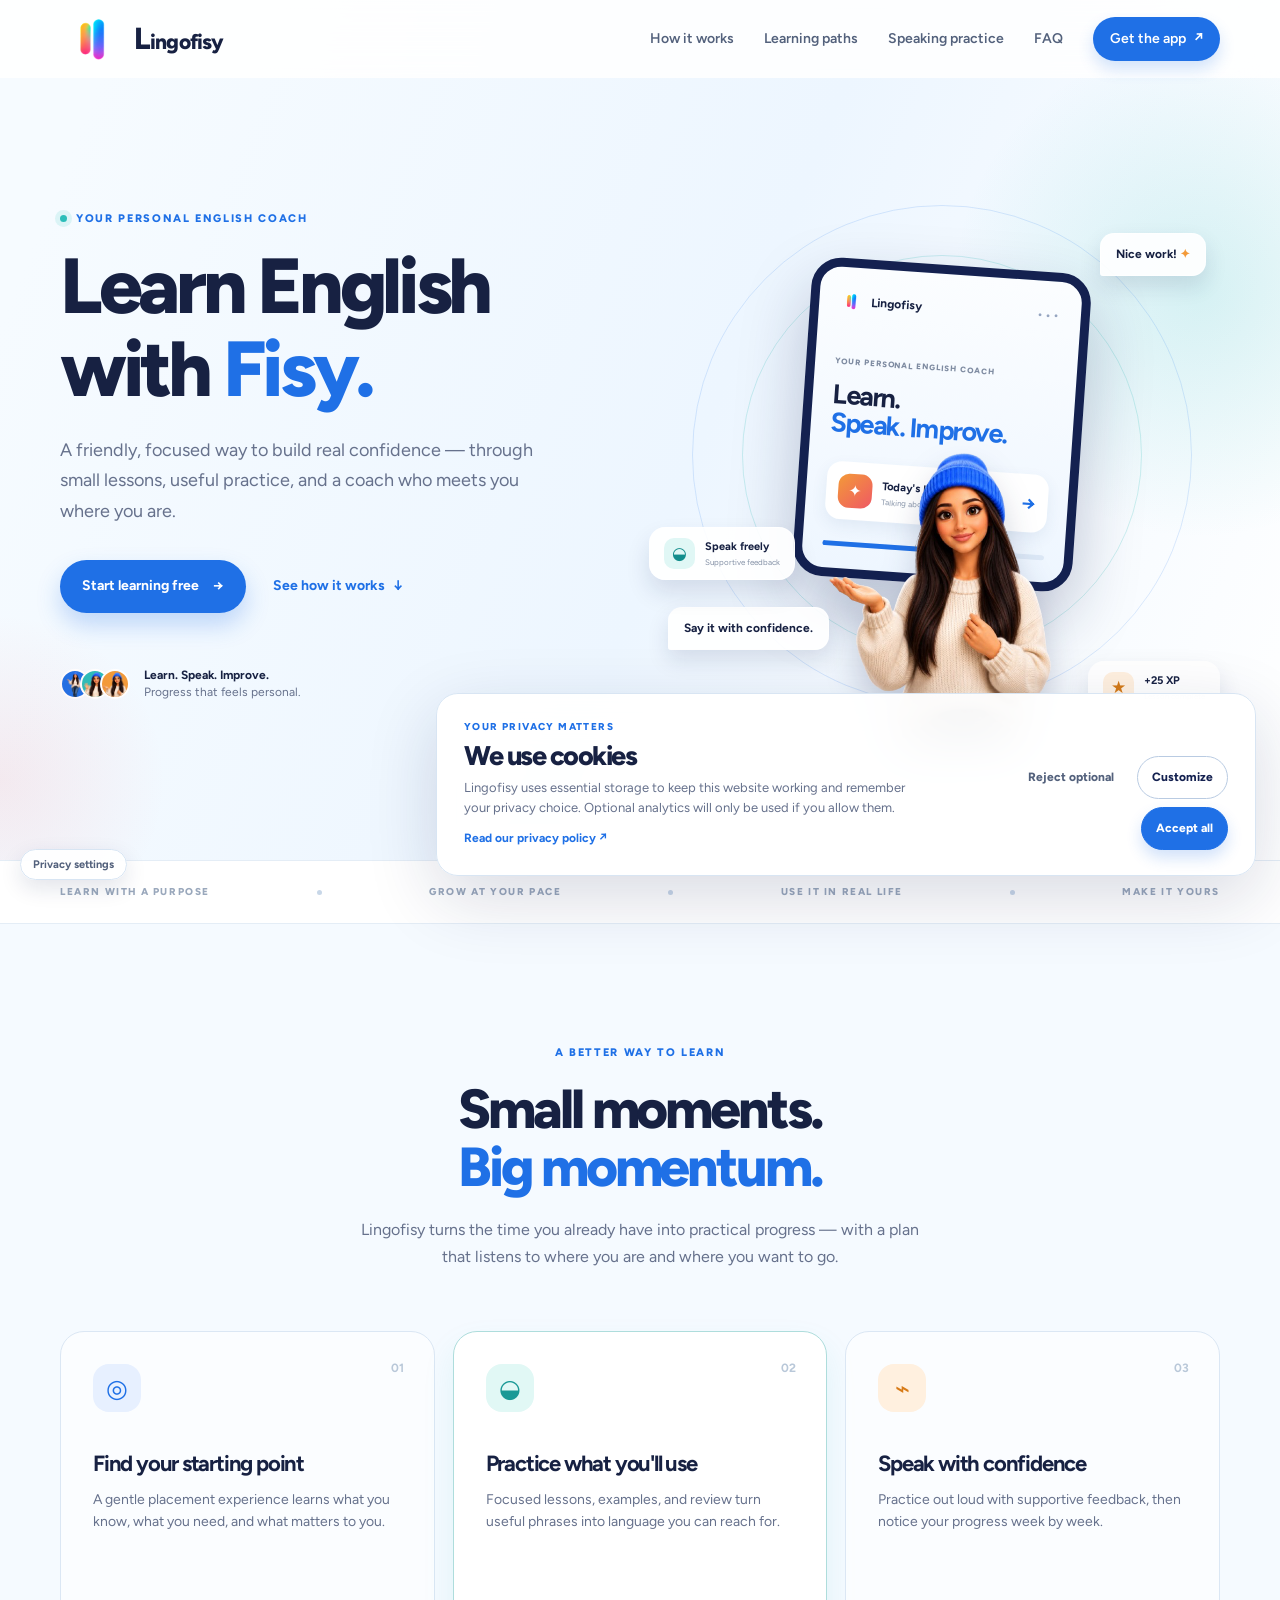
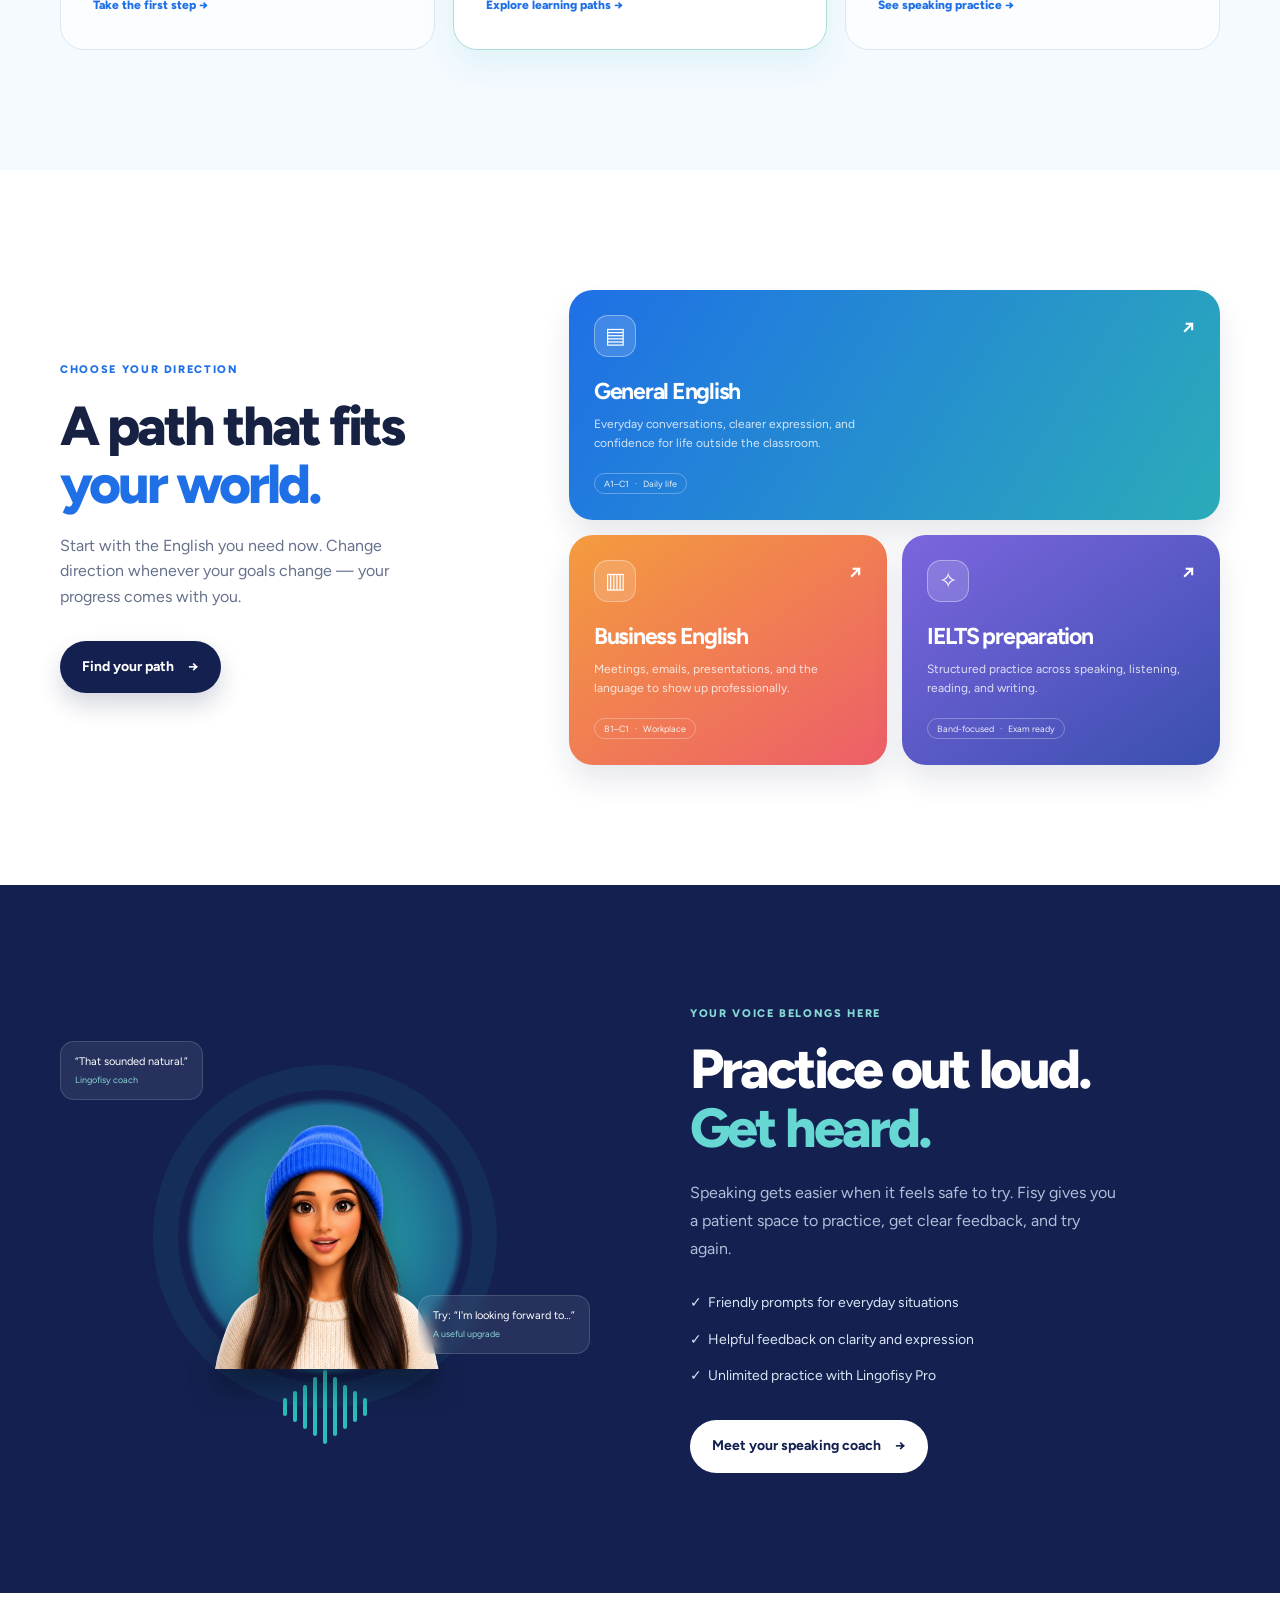
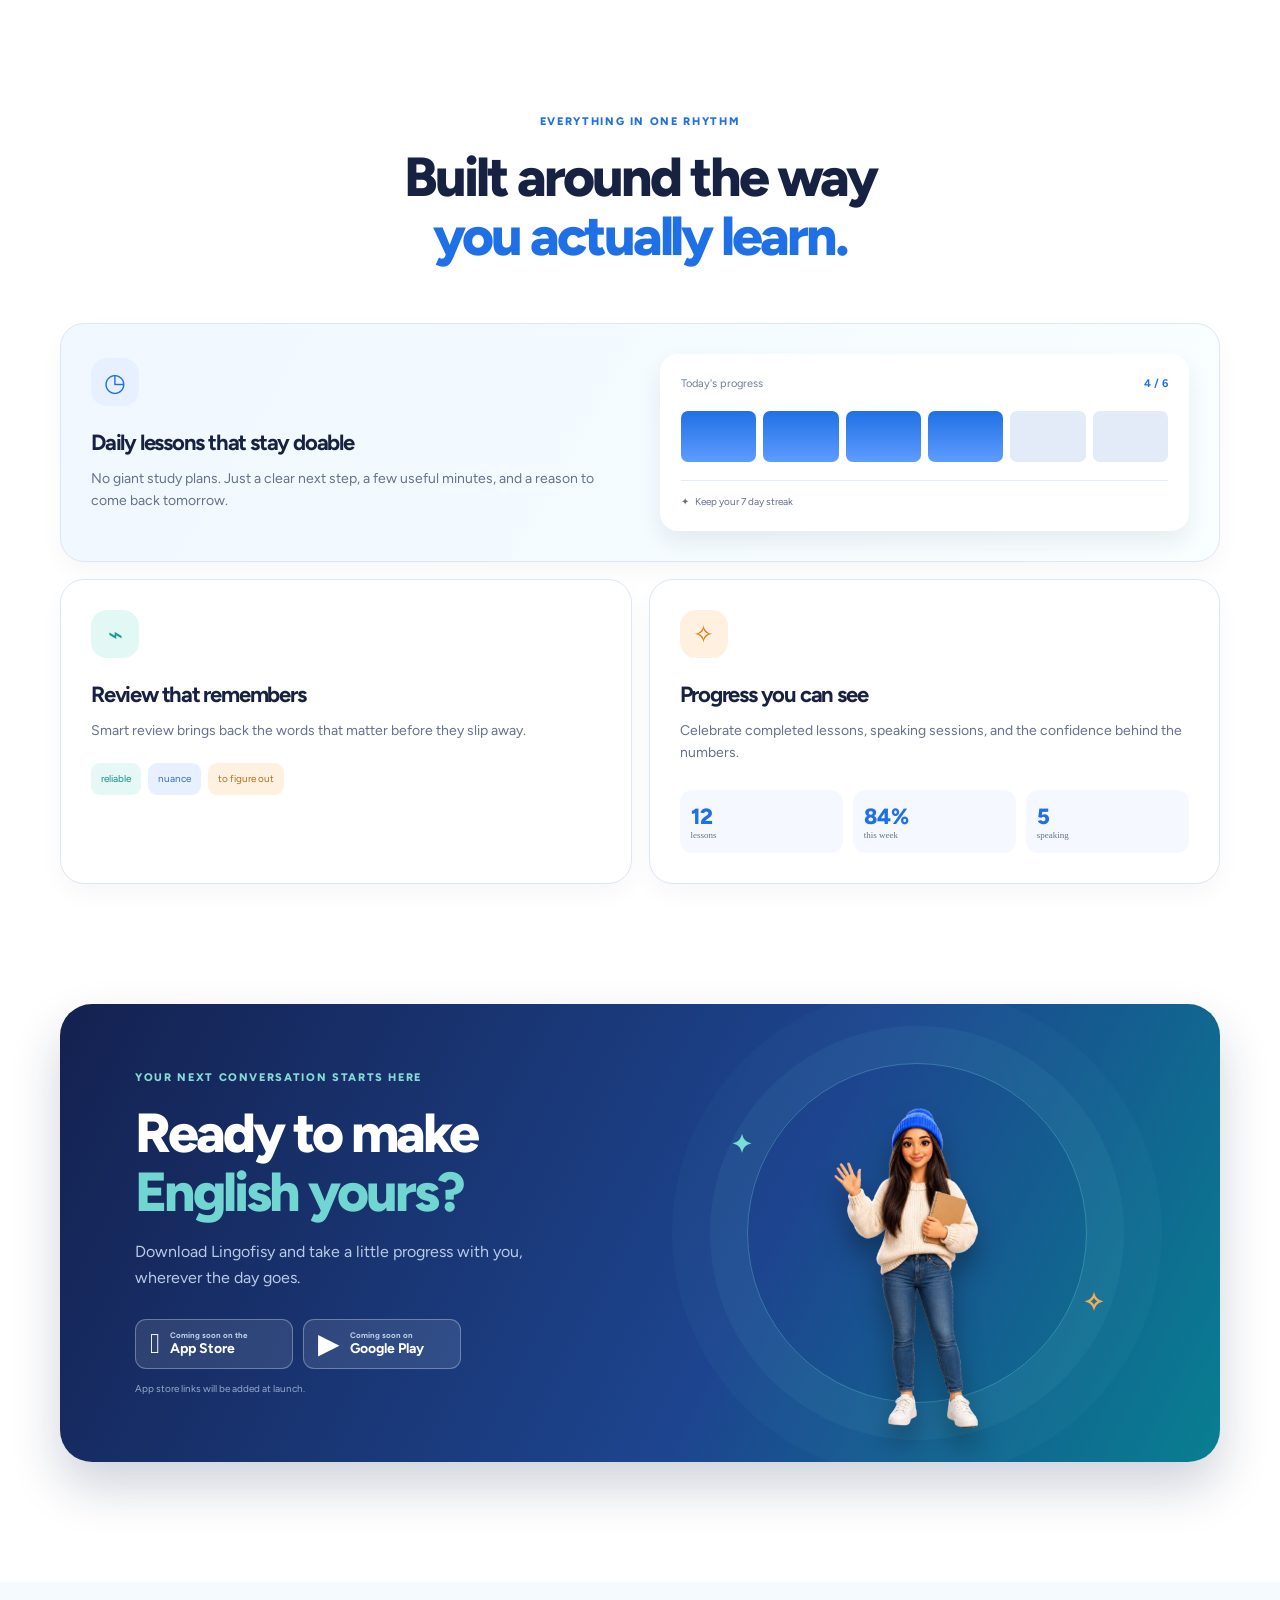
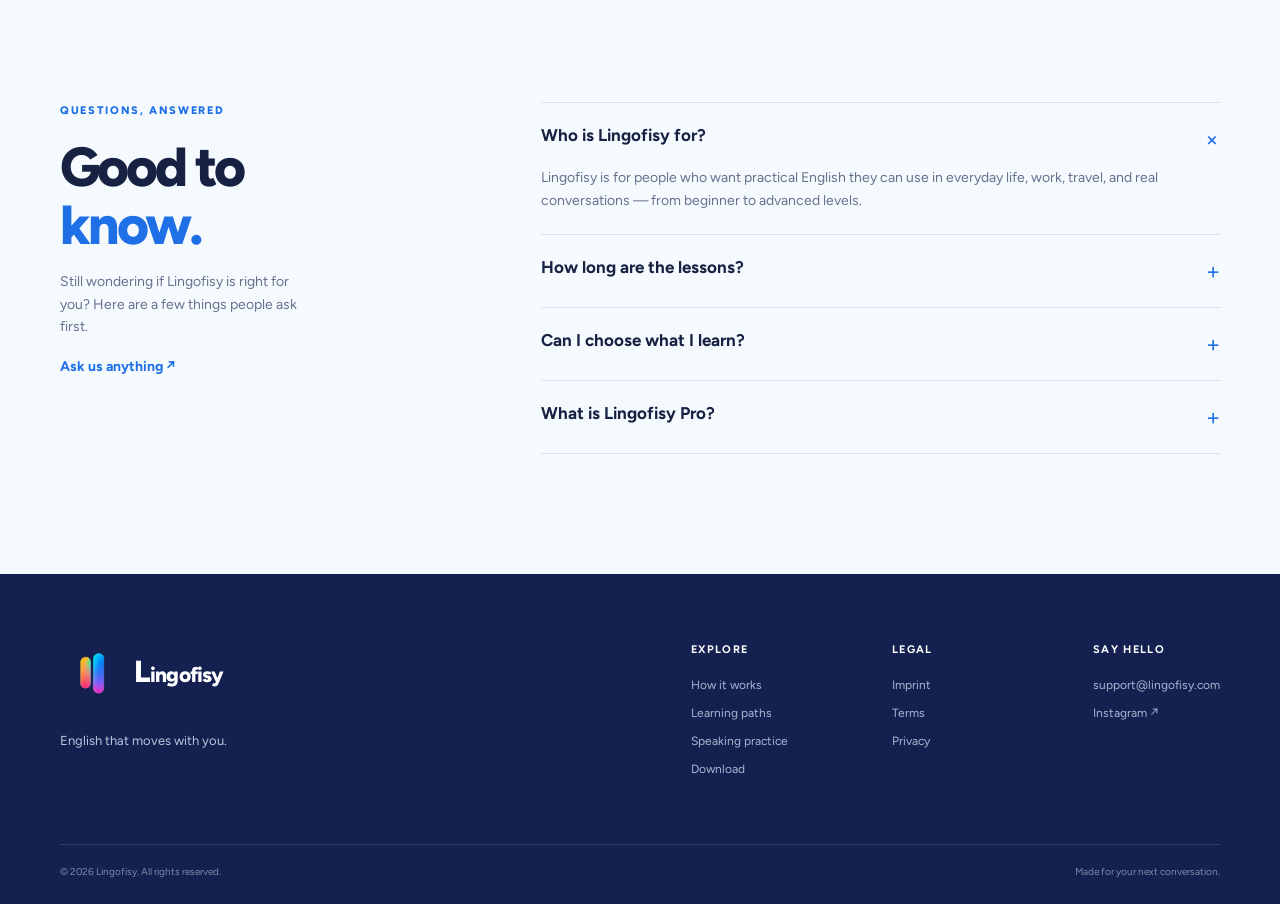
==== commit 579480b8: "Implemented consent popup" ====
--- a/index.html
+++ b/index.html
@@ -19,4 +19,4 @@
 <section id="faq" class="section-pad light"><div class="container faq-grid"><div><p class="eyebrow">Questions, answered</p><h2>Good to<br><em>know.</em></h2><p class="faq-intro">Still wondering if Lingofisy is right for you? Here are a few things people ask first.</p><a class="text-link" href="mailto:support@lingofisy.com">Ask us anything ↗</a></div><div class="faq-list"><details open><summary>Who is Lingofisy for?<b>+</b></summary><p>Lingofisy is for people who want practical English they can use in everyday life, work, travel, and real conversations — from beginner to advanced levels.</p></details><details><summary>How long are the lessons?<b>+</b></summary><p>Most daily activities take around 5–10 focused minutes, with optional speaking practice when you have more time.</p></details><details><summary>Can I choose what I learn?<b>+</b></summary><p>Yes. Start with a placement experience and choose General English, Business English, or IELTS preparation. Your path can evolve as your goals do.</p></details><details><summary>What is Lingofisy Pro?<b>+</b></summary><p>Lingofisy Pro gives you more room to practise, including expanded AI speaking feedback and the full learning experience.</p></details></div></div></section>
 </main>
 <footer><div class="container footer-main"><div><a class="brand brand-light" href="#top"><img class="brand-image" src="assets/lingofisy-logo.png?v=2" alt="Lingofisy logo"><span class="wordmark"><span class="wordmark-initial">L</span>ingofisy</span></a><p>English that moves with you.</p></div><div class="footer-links"><div><b>Explore</b><a href="#how-it-works">How it works</a><a href="#paths">Learning paths</a><a href="#speaking">Speaking practice</a><a href="#download">Download</a></div><div><b>Legal</b><a href="legal/imprint.html">Imprint</a><a href="legal/terms.html">Terms</a><a href="legal/privacy.html">Privacy</a></div><div><b>Say hello</b><a href="mailto:support@lingofisy.com">support@lingofisy.com</a><a href="https://www.instagram.com/lingofisy" rel="noreferrer">Instagram ↗</a></div></div></div><div class="container footer-bottom"><span>© <span data-year>2026</span> Lingofisy. All rights reserved.</span><span>Made for your next conversation.</span></div></footer>
-</body></html>
+<div class="consent-backdrop" data-consent-backdrop hidden></div><section class="consent-banner" data-consent-banner aria-label="Privacy choices" hidden><div class="consent-copy"><p class="consent-kicker">Your privacy matters</p><h2>We use cookies</h2><p>Lingofisy uses essential storage to keep this website working and remember your privacy choice. Optional analytics will only be used if you allow them.</p><a href="legal/privacy.html">Read our privacy policy ↗</a></div><div class="consent-actions"><button class="consent-button consent-button-quiet" type="button" data-consent-reject>Reject optional</button><button class="consent-button consent-button-outline" type="button" data-consent-customize>Customize</button><button class="consent-button consent-button-primary" type="button" data-consent-accept>Accept all</button></div></section><section class="consent-modal" data-consent-modal role="dialog" aria-modal="true" aria-labelledby="consent-title" hidden><div class="consent-modal-head"><div><p class="consent-kicker">Privacy settings</p><h2 id="consent-title">Choose what you share</h2></div><button class="consent-close" type="button" data-consent-close aria-label="Close privacy settings">×</button></div><p class="consent-modal-intro">You can change your preferences at any time. Essential storage is always active because it is needed for the site to work.</p><div class="consent-option"><div><strong>Essential</strong><span>Required for basic site functionality and remembering your choice.</span></div><span class="consent-always">Always on</span></div><label class="consent-option consent-option-toggle"><div><strong>Analytics</strong><span>Helps us understand which pages are useful. Not currently active on Lingofisy.</span></div><input type="checkbox" data-consent-analytics><span class="consent-switch" aria-hidden="true"></span></label><div class="consent-modal-actions"><button class="consent-button consent-button-quiet" type="button" data-consent-reject>Reject optional</button><button class="consent-button consent-button-primary" type="button" data-consent-save>Save choices</button></div></section></body></html>
--- a/styles.css
+++ b/styles.css
@@ -5,6 +5,7 @@
 @media(max-width:500px){h1{font-size:50px}.hero-lead{font-size:16px}.hero-actions{align-items:flex-start;flex-direction:column;gap:18px}.hero-visual{height:460px;transform:scale(.86);transform-origin:top center;margin-bottom:-65px}.phone{width:270px;height:520px}.float-left{left:-3px}.float-right{right:-4px}.bubble-a{right:0}.bubble-b{left:0}.path-cards{grid-template-columns:1fr}.general{grid-column:span 1}.download-panel{border-radius:23px}.stores{flex-direction:column;max-width:190px}.stores a{width:100%}.download-art{transform:scale(.84);transform-origin:top center;margin-bottom:-55px}.footer-links{gap:26px}.footer-bottom{font-size:9px}}
 .brand-image{width:64px;height:64px;display:block;border-radius:0;object-fit:contain}.avatar-stack i{overflow:hidden;padding:0}.avatar-stack i img{width:100%;height:100%;object-fit:cover;object-position:50% 30%}.hero-app-card{position:absolute;z-index:2;top:85px;left:50%;width:280px;padding:22px 20px;border:9px solid var(--navy);border-radius:30px;color:var(--text);background:linear-gradient(#fbfdff,#eef6ff);box-shadow:0 30px 65px #14215040;transform:translateX(-50%) rotate(4deg)}.app-card-top{display:flex;align-items:center;gap:8px;margin-bottom:33px;font:700 12px Figtree}.app-card-top img{width:24px;height:24px;border-radius:7px;object-fit:cover}.app-card-top b{margin-left:auto;color:#95a5c0;letter-spacing:2px}.hero-app-card>small{color:#7e8ba1;font-size:8px;letter-spacing:.12em;font-weight:800}.hero-app-card h3{margin:9px 0 24px;font-size:27px;line-height:1.05}.hero-app-card h3 em{font-style:normal;color:var(--blue)}.app-card-row{display:flex;align-items:center;gap:10px;padding:12px;border-radius:15px;background:#fff;box-shadow:0 6px 16px #2e568915}.app-card-row>span{display:grid;place-items:center;width:34px;height:34px;border-radius:11px;color:#fff;background:linear-gradient(135deg,var(--orange),var(--coral))}.app-card-row strong,.app-card-row small{display:block}.app-card-row strong{font-size:11px}.app-card-row small{color:#8996aa;font-size:8px}.app-card-row>b{margin-left:auto;color:var(--blue);font-size:19px}.app-card-progress{height:5px;margin-top:22px;border-radius:8px;background:#dce8f6}.app-card-progress i{display:block;width:60%;height:100%;border-radius:8px;background:var(--blue)}.hero-avatar{position:absolute;z-index:3;bottom:-8px;left:50%;width:240px;height:390px;object-fit:contain;object-position:bottom center;transform:translateX(-50%);filter:drop-shadow(0 18px 16px #14215033)}.coach-stage{position:relative;width:310px;height:345px;display:grid;place-items:end center}.coach-glow{position:absolute;inset:35px 30px 0;border-radius:50%;background:radial-gradient(circle,#2bbdb9 0%,#1d668d 63%,transparent 67%);box-shadow:0 0 0 25px #2bbdb914}.coach-stage img{position:relative;z-index:1;width:265px;height:350px;object-fit:contain;object-position:bottom center;filter:drop-shadow(0 18px 14px #00000055)}.download-avatar{position:absolute;z-index:2;left:50%;bottom:-38px;width:270px;height:360px;object-fit:contain;object-position:bottom center;transform:translateX(-50%);filter:drop-shadow(0 18px 13px #0000004d)}
 @media(max-width:850px){.hero-app-card{top:78px}.hero-avatar{bottom:-15px}.coach-stage{margin:auto}.download-avatar{width:250px}}
+.consent-banner{position:fixed;z-index:50;right:24px;bottom:24px;display:flex;align-items:flex-end;gap:34px;width:min(820px,calc(100% - 48px));padding:25px 27px;border:1px solid #d8e5f3;border-radius:22px;color:var(--text);background:#fffffff2;box-shadow:0 22px 70px #14215029;backdrop-filter:blur(22px)}.consent-banner[hidden],.consent-modal[hidden],.consent-backdrop[hidden]{display:none}.consent-copy{max-width:470px}.consent-kicker{margin:0 0 7px;color:var(--blue);font-size:10px;letter-spacing:.14em;text-transform:uppercase;font-weight:800}.consent-banner h2,.consent-modal h2{margin:0 0 8px;font-size:27px}.consent-banner p:not(.consent-kicker),.consent-modal-intro{margin:0;color:var(--muted);font-size:13px;line-height:1.55}.consent-copy>a{display:inline-block;margin-top:11px;color:var(--blue);font-size:12px;font-weight:700}.consent-actions{display:flex;flex-wrap:wrap;justify-content:flex-end;gap:8px;min-width:275px}.consent-button{padding:11px 14px;border-radius:999px;cursor:pointer;font-size:12px;font-weight:750;white-space:nowrap}.consent-button-primary{border:1px solid var(--blue);color:#fff;background:var(--blue);box-shadow:0 8px 15px #1f70e633}.consent-button-outline{border:1px solid #b9cbe2;color:var(--navy);background:#fff}.consent-button-quiet{border:1px solid transparent;color:#53617c;background:transparent}.consent-button:hover{transform:translateY(-1px)}.consent-backdrop{position:fixed;z-index:49;inset:0;background:#1421504d;backdrop-filter:blur(4px)}.consent-modal{position:fixed;z-index:51;top:50%;left:50%;width:min(540px,calc(100% - 36px));padding:29px;border:1px solid #d8e5f3;border-radius:25px;color:var(--text);background:#fff;box-shadow:0 30px 90px #14215040;transform:translate(-50%,-50%)}.consent-modal-head{display:flex;justify-content:space-between;gap:18px}.consent-close{width:32px;height:32px;border:0;border-radius:50%;color:var(--muted);background:#f0f5fb;cursor:pointer;font-size:25px;line-height:1}.consent-modal-intro{margin:14px 0 22px}.consent-option{display:flex;align-items:center;justify-content:space-between;gap:18px;padding:17px 0;border-top:1px solid var(--line)}.consent-option div{display:grid;gap:3px}.consent-option strong{font-size:14px}.consent-option span{color:var(--muted);font-size:12px;line-height:1.4}.consent-always{color:#198f8b!important;font-size:11px!important;font-weight:800;white-space:nowrap}.consent-option-toggle{cursor:pointer}.consent-option-toggle input{position:absolute;opacity:0}.consent-switch{position:relative;flex:0 0 42px;width:42px;height:24px;border-radius:99px;background:#cad7e6}.consent-switch:after{content:'';position:absolute;top:3px;left:3px;width:18px;height:18px;border-radius:50%;background:#fff;box-shadow:0 2px 5px #1421502e;transition:.2s}.consent-option-toggle input:checked~.consent-switch{background:var(--teal)}.consent-option-toggle input:checked~.consent-switch:after{transform:translateX(18px)}.consent-modal-actions{display:flex;justify-content:flex-end;gap:8px;margin-top:22px;padding-top:18px;border-top:1px solid var(--line)}body.consent-open{overflow:hidden}@media(max-width:700px){.consent-banner{right:12px;bottom:12px;display:block;width:calc(100% - 24px);padding:21px}.consent-actions{justify-content:stretch;min-width:0;margin-top:18px}.consent-button{flex:1}.consent-banner h2,.consent-modal h2{font-size:24px}.consent-modal{padding:23px}.consent-modal-actions{justify-content:stretch}.consent-modal-actions .consent-button{flex:1}}
 .legal-page{background:var(--canvas)}.legal-main{padding:170px 0 110px;min-height:calc(100vh - 170px)}.legal-content{max-width:780px}.legal-content h1{font-size:clamp(48px,6vw,72px);margin-bottom:22px}.legal-content h2{margin:46px 0 12px;font-size:28px}.legal-content p{color:var(--muted);font-size:15px;line-height:1.8}.legal-content a{color:var(--blue);font-weight:700}.legal-lead{max-width:650px;font-size:18px!important}.legal-placeholder{margin-top:45px;padding:20px 23px;border:1px solid #f2ca9b;border-radius:14px;color:#966020;background:#fff8ee;font-size:13px;line-height:1.6}.legal-page footer{padding-top:25px}.legal-page .footer-bottom a{color:#b9c6dc;font-size:10px}
 .wordmark{display:inline-flex;align-items:baseline;font:800 21px/1 Figtree,sans-serif;letter-spacing:-.04em}.wordmark-initial{font-size:1.45em;line-height:.8}
 
@@ -18,7 +19,6 @@
 .coach-stage{width:330px;height:365px;place-items:center}
 .coach-stage img{display:none}
 .coach-stage::after{content:"";position:relative;z-index:1;display:block;width:260px;height:290px;background:url('./assets/avatars/ChatGPT_Image_Aug_22__2026_at_02_12_41_PM-removebg-preview.png?v=3') center/contain no-repeat;filter:drop-shadow(0 18px 14px #00000055)}
-.coach-stage::before{content:"";position:absolute;z-index:2;left:28px;right:28px;bottom:14px;height:92px;pointer-events:none;background:linear-gradient(to bottom,transparent 0%,#182653 82%)}
 .speaking .note{z-index:5}
 .coach-glow{inset:34px 18px 38px}
-@media (max-width:850px){.coach-stage{width:300px;height:335px}.coach-stage::after{width:245px;height:265px}.coach-stage::before{left:22px;right:22px}}
+@media (max-width:850px){.coach-stage{width:300px;height:335px}.coach-stage::after{width:245px;height:265px}}
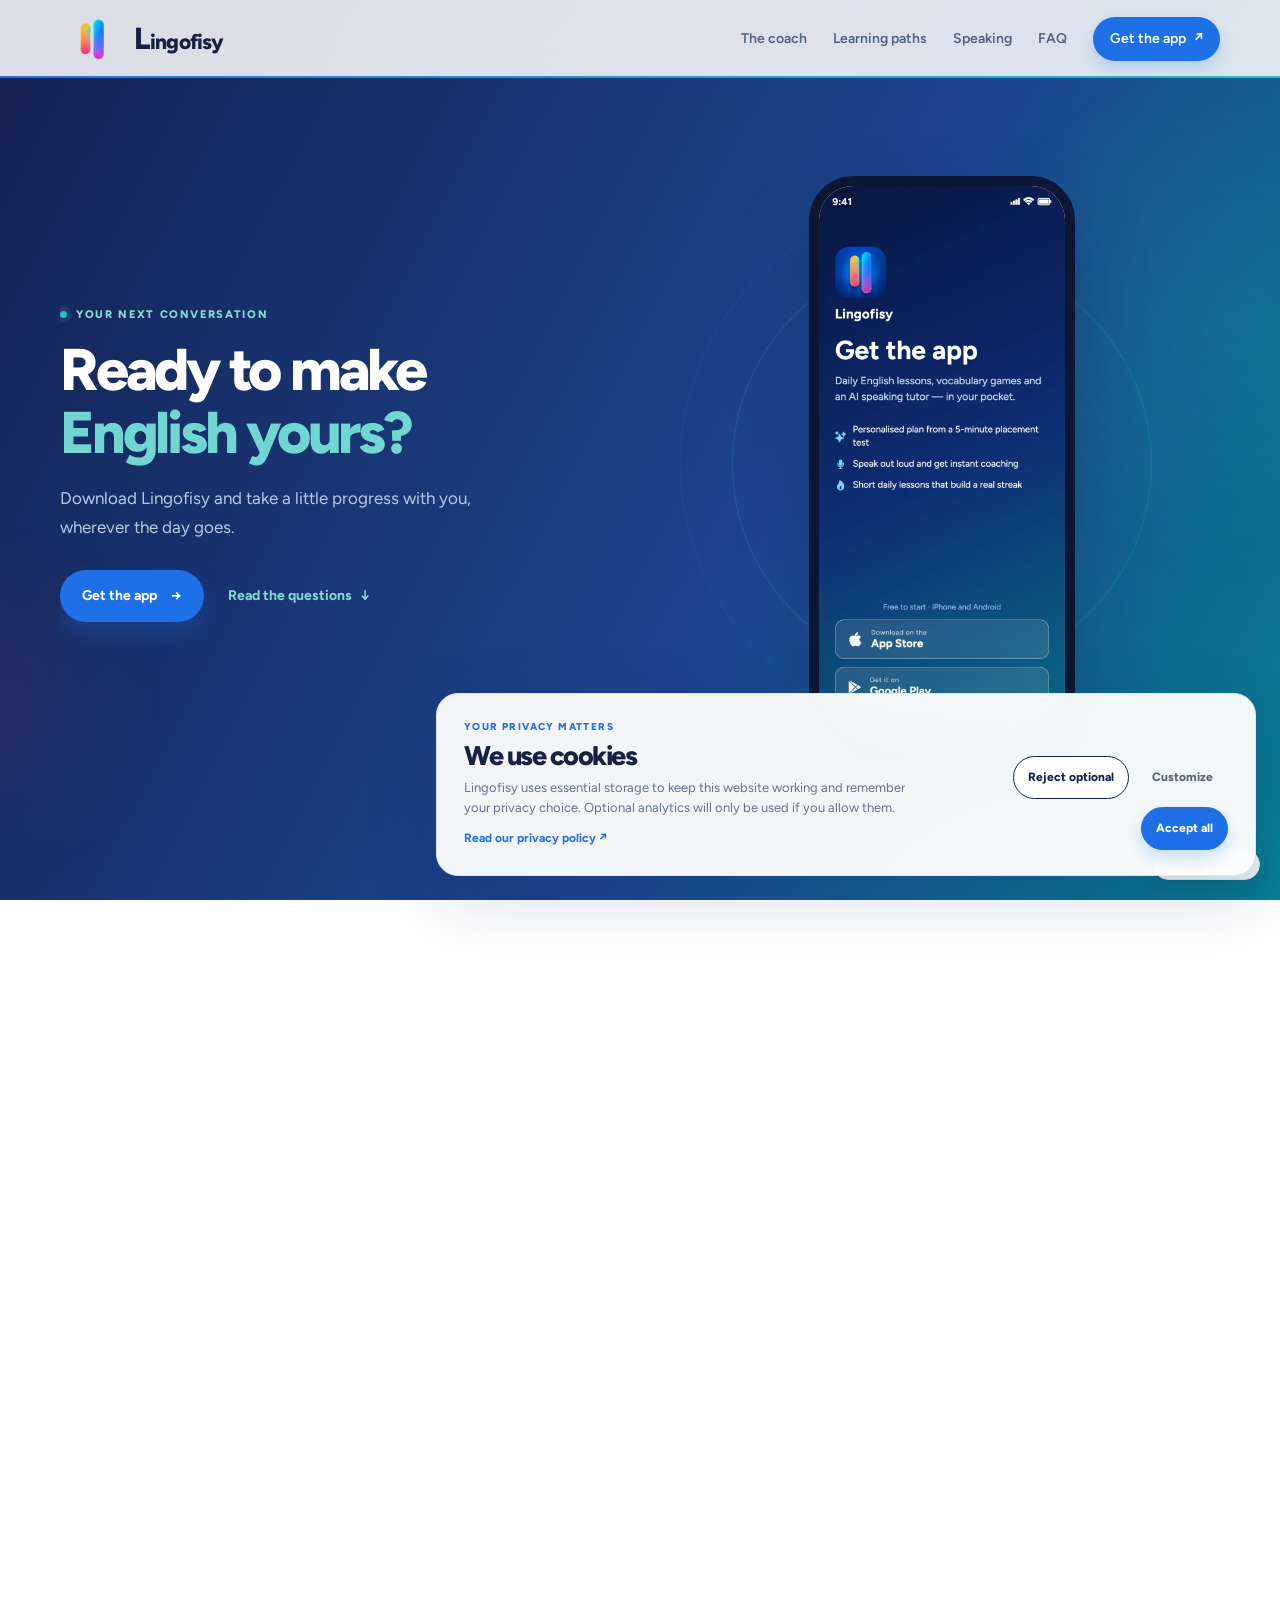
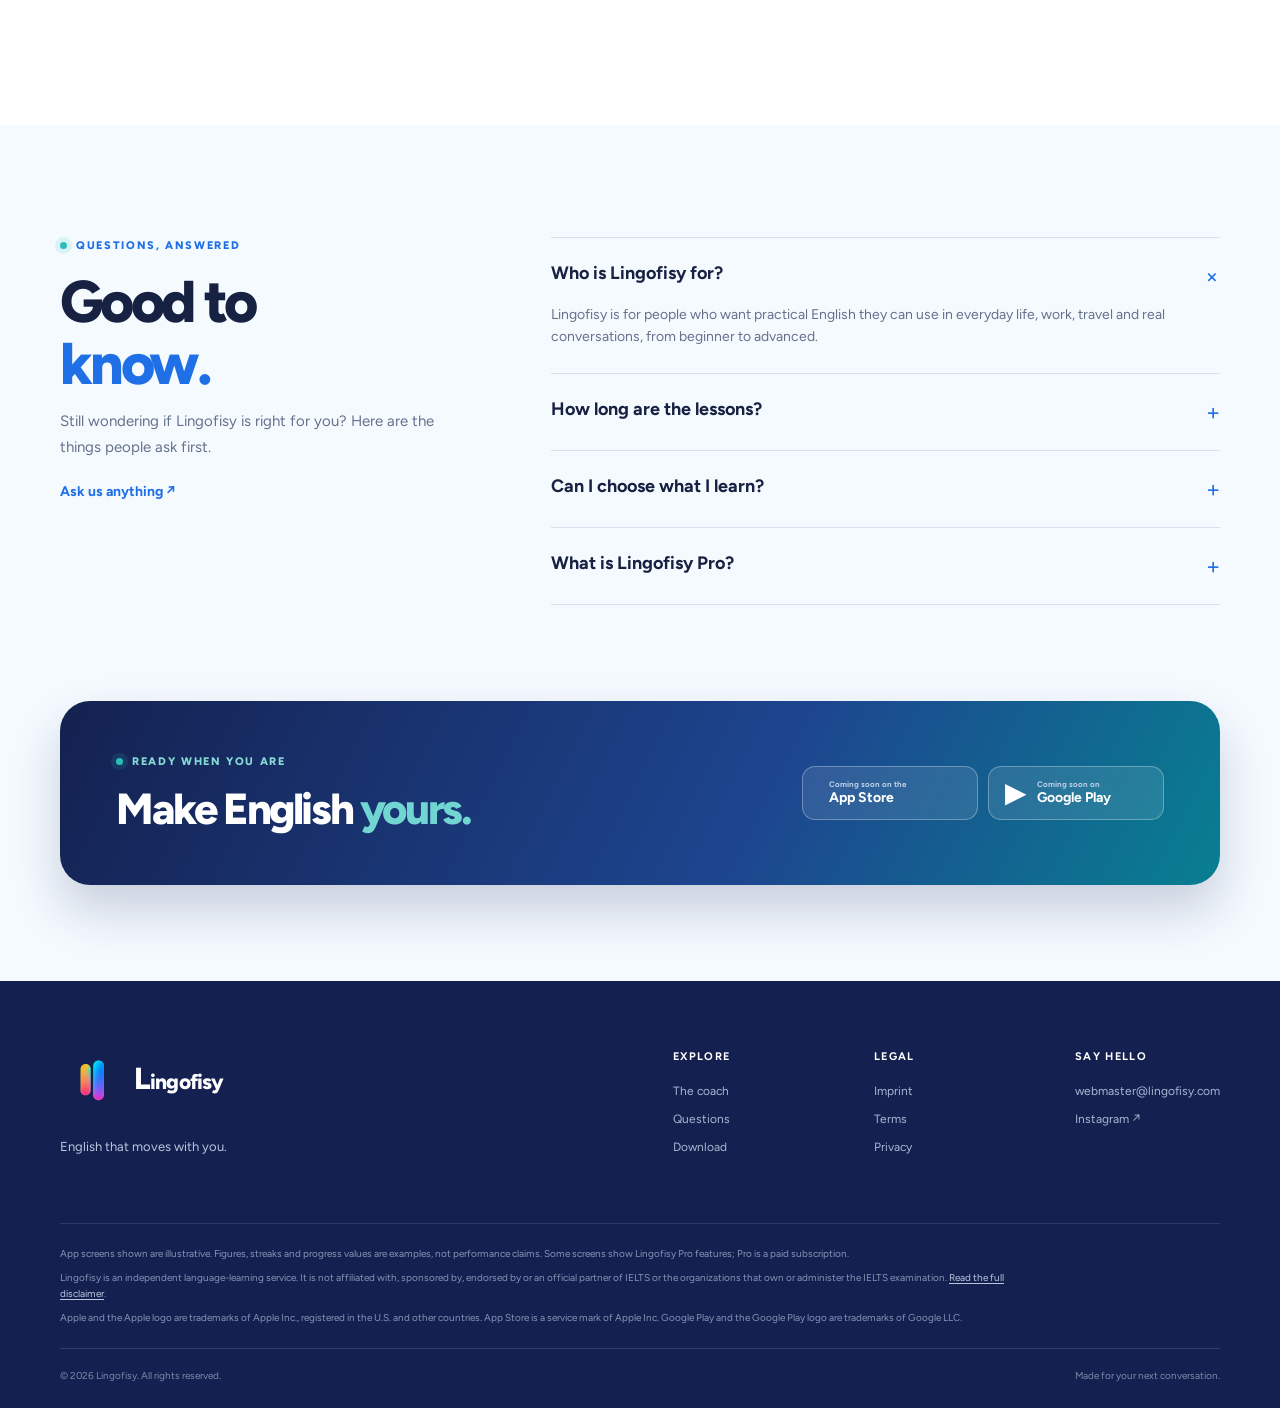
==== commit 218e80f3: "Fixed legal stuff and introduced new UI" ====
--- a/index.html
+++ b/index.html
@@ -3,20 +3,31 @@
 <head>
   <meta charset="UTF-8"><meta name="viewport" content="width=device-width, initial-scale=1">
   <meta name="description" content="Lingofisy helps you build practical English confidence with short, personalized lessons and speaking practice.">
-  <meta name="theme-color" content="#142150"><title>Lingofisy — English that moves with you</title>
-  <link rel="stylesheet" href="styles.css?v=4"><script defer src="script.js"></script>
+  <meta name="theme-color" content="#142150"><title>Lingofisy, English that moves with you</title>
+  <link rel="preload" href="assets/fonts/Figtree-Variable.woff2" as="font" type="font/woff2" crossorigin>
+  <link rel="stylesheet" href="styles.css?v=24"><script defer src="script.js?v=15"></script>
 </head>
 <body>
-<header class="site-header" data-header><div class="container nav-wrap"><a class="brand" href="#top"><img class="brand-image" src="assets/lingofisy-logo.png?v=2" alt="Lingofisy logo"><span class="wordmark"><span class="wordmark-initial">L</span>ingofisy</span></a><button class="menu-toggle" aria-expanded="false" aria-controls="main-nav"><i></i><i></i><i></i><span class="sr-only">Open menu</span></button><nav id="main-nav"><a href="#how-it-works">How it works</a><a href="#paths">Learning paths</a><a href="#speaking">Speaking practice</a><a href="#faq">FAQ</a><a class="nav-cta" href="#download">Get the app <b>↗</b></a></nav></div></header>
+<a class="skip-link" href="#faq">Skip to questions and download</a>
+<header class="site-header" data-header><div class="container nav-wrap"><a class="brand" href="#top"><img class="brand-image" src="assets/lingofisy-logo.webp" width="64" height="64" alt="Lingofisy logo"><span class="wordmark"><span class="wordmark-initial">L</span>ingofisy</span></a><button class="menu-toggle" aria-expanded="false" aria-controls="main-nav"><i></i><i></i><i></i><span class="sr-only">Open menu</span></button><nav id="main-nav"><a href="#story" data-seek="0">The coach</a><a href="#story" data-seek="0.76">Learning paths</a><a href="#story" data-seek="0.47">Speaking</a><a href="#faq">FAQ</a><a class="nav-cta" href="#get">Get the app <b>↗</b></a></nav></div></header>
 <main id="top">
-<section class="hero section-pad"><div class="glow glow-a"></div><div class="glow glow-b"></div><div class="container hero-grid"><div class="hero-copy"><p class="eyebrow"><span></span>Your personal English coach</p><h1>Learn English with <em>Fisy.</em></h1><p class="hero-lead">A friendly, focused way to build real confidence — through small lessons, useful practice, and a coach who meets you where you are.</p><div class="hero-actions"><a class="button primary" href="#download">Start learning free <b>→</b></a><a class="text-link" href="#how-it-works">See how it works <b>↓</b></a></div><div class="trust-row"><div class="avatar-stack"><i><img src="assets/avatars/ChatGPT_Image_Aug_22__2026_at_02_12_52_PM-removebg-preview.png" alt=""></i><i><img src="assets/avatars/ChatGPT_Image_Aug_22__2026_at_02_12_44_PM-removebg-preview.png" alt=""></i><i><img src="assets/avatars/ChatGPT_Image_Aug_22__2026_at_02_12_47_PM-removebg-preview.png" alt=""></i></div><p><strong>Learn. Speak. Improve.</strong><br>Progress that feels personal.</p></div></div><div class="hero-visual"><div class="orbit orbit-a"></div><div class="orbit orbit-b"></div><div class="bubble bubble-a">Nice work! <b>✦</b></div><div class="bubble bubble-b">Say it with confidence.</div><div class="hero-app-card"><div class="app-card-top"><img src="assets/lingofisy-logo.png" alt=""><span>Lingofisy</span><b>•••</b></div><small>YOUR PERSONAL ENGLISH COACH</small><h3>Learn.<br><em>Speak. Improve.</em></h3><div class="app-card-row"><span>✦</span><div><strong>Today's lesson</strong><small>Talking about plans · 8 min</small></div><b>→</b></div><div class="app-card-progress"><i></i></div></div><img class="hero-avatar" src="assets/avatars/ChatGPT_Image_Aug_22__2026_at_02_12_47_PM-removebg-preview.png" alt="Fisy, your Lingofisy English coach"><div class="float-card float-left"><span>◒</span><div><strong>Speak freely</strong><small>Supportive feedback</small></div></div><div class="float-card float-right"><span>★</span><div><strong>+25 XP</strong><small>Lesson complete</small></div></div></div></div></section>
-<section class="logo-strip"><div class="container logo-row"><span>LEARN WITH A PURPOSE</span><i></i><span>GROW AT YOUR PACE</span><i></i><span>USE IT IN REAL LIFE</span><i></i><span>MAKE IT YOURS</span></div></section>
-<section id="how-it-works" class="section-pad light"><div class="container"><div class="section-intro center"><p class="eyebrow">A better way to learn</p><h2>Small moments.<br><em>Big momentum.</em></h2><p>Lingofisy turns the time you already have into practical progress — with a plan that listens to where you are and where you want to go.</p></div><div class="steps"><article><b class="number">01</b><span class="icon blue">◎</span><h3>Find your starting point</h3><p>A gentle placement experience learns what you know, what you need, and what matters to you.</p><a href="#download">Take the first step →</a></article><article class="featured"><b class="number">02</b><span class="icon teal">◒</span><h3>Practice what you'll use</h3><p>Focused lessons, examples, and review turn useful phrases into language you can reach for.</p><a href="#paths">Explore learning paths →</a></article><article><b class="number">03</b><span class="icon orange">⌁</span><h3>Speak with confidence</h3><p>Practice out loud with supportive feedback, then notice your progress week by week.</p><a href="#speaking">See speaking practice →</a></article></div></div></section>
-<section id="paths" class="section-pad"><div class="container paths-grid"><div class="paths-copy"><p class="eyebrow">Choose your direction</p><h2>A path that fits<br><em>your world.</em></h2><p>Start with the English you need now. Change direction whenever your goals change — your progress comes with you.</p><a class="button dark" href="#download">Find your path <b>→</b></a></div><div class="path-cards"><article class="path general"><div><span>▤</span><b>↗</b></div><h3>General English</h3><p>Everyday conversations, clearer expression, and confidence for life outside the classroom.</p><small>A1–C1 &nbsp; · &nbsp; Daily life</small></article><article class="path business"><div><span>▥</span><b>↗</b></div><h3>Business English</h3><p>Meetings, emails, presentations, and the language to show up professionally.</p><small>B1–C1 &nbsp; · &nbsp; Workplace</small></article><article class="path ielts"><div><span>✧</span><b>↗</b></div><h3>IELTS preparation</h3><p>Structured practice across speaking, listening, reading, and writing.</p><small>Band-focused &nbsp; · &nbsp; Exam ready</small></article></div></div></section>
-<section id="speaking" class="section-pad speaking"><div class="container speaking-grid"><div class="speaking-art"><div class="coach-stage"><div class="coach-glow"></div><img src="assets/avatars/ChatGPT_Image_Aug_22__2026_at_02_12_50_PM-removebg-preview.png?v=2" alt="Fisy coaching a speaking exercise"></div><div class="waves"><i></i><i></i><i></i><i></i><i></i><i></i><i></i><i></i><i></i></div><div class="note note-a">“That sounded natural.”<small>Lingofisy coach</small></div><div class="note note-b">Try: “I'm looking forward to…”<small>A useful upgrade</small></div></div><div><p class="eyebrow light-eyebrow">Your voice belongs here</p><h2>Practice out loud.<br><em>Get heard.</em></h2><p class="speaking-lead">Speaking gets easier when it feels safe to try. Fisy gives you a patient space to practice, get clear feedback, and try again.</p><ul class="checks"><li>✓ <span>Friendly prompts for everyday situations</span></li><li>✓ <span>Helpful feedback on clarity and expression</span></li><li>✓ <span>Unlimited practice with Lingofisy Pro</span></li></ul><a class="button white" href="#download">Meet your speaking coach <b>→</b></a></div></div></section>
-<section class="section-pad"><div class="container"><div class="section-intro center"><p class="eyebrow">Everything in one rhythm</p><h2>Built around the way<br><em>you actually learn.</em></h2></div><div class="features"><article class="feature wide"><div><span class="icon blue">◷</span><h3>Daily lessons that stay doable</h3><p>No giant study plans. Just a clear next step, a few useful minutes, and a reason to come back tomorrow.</p></div><div class="mini-progress"><header><span>Today's progress</span><b>4 / 6</b></header><div><i></i><i></i><i></i><i></i><i></i><i></i></div><small>✦ &nbsp; Keep your 7 day streak</small></div></article><article class="feature"><span class="icon teal">⌁</span><h3>Review that remembers</h3><p>Smart review brings back the words that matter before they slip away.</p><div class="word-pills"><span>reliable</span><span>nuance</span><span>to figure out</span></div></article><article class="feature"><span class="icon orange">✧</span><h3>Progress you can see</h3><p>Celebrate completed lessons, speaking sessions, and the confidence behind the numbers.</p><div class="stats"><b>12<small>lessons</small></b><b>84%<small>this week</small></b><b>5<small>speaking</small></b></div></article></div></div></section>
-<section id="download" class="download section-pad"><div class="container download-panel"><div><p class="eyebrow light-eyebrow">Your next conversation starts here</p><h2>Ready to make<br><em>English yours?</em></h2><p>Download Lingofisy and take a little progress with you, wherever the day goes.</p><div class="stores"><a href="#" data-store><b></b><span><small>Coming soon on the</small>App Store</span></a><a href="#" data-store><b>▶</b><span><small>Coming soon on</small>Google Play</span></a></div><small class="store-note">App store links will be added at launch.</small></div><div class="download-art"><div class="ring"></div><img class="download-avatar" src="assets/avatars/ChatGPT_Image_Aug_22__2026_at_02_12_50_PM-removebg-preview.png" alt="Fisy, the Lingofisy coach"><strong>✦</strong><strong>✧</strong></div></div></section>
-<section id="faq" class="section-pad light"><div class="container faq-grid"><div><p class="eyebrow">Questions, answered</p><h2>Good to<br><em>know.</em></h2><p class="faq-intro">Still wondering if Lingofisy is right for you? Here are a few things people ask first.</p><a class="text-link" href="mailto:support@lingofisy.com">Ask us anything ↗</a></div><div class="faq-list"><details open><summary>Who is Lingofisy for?<b>+</b></summary><p>Lingofisy is for people who want practical English they can use in everyday life, work, travel, and real conversations — from beginner to advanced levels.</p></details><details><summary>How long are the lessons?<b>+</b></summary><p>Most daily activities take around 5–10 focused minutes, with optional speaking practice when you have more time.</p></details><details><summary>Can I choose what I learn?<b>+</b></summary><p>Yes. Start with a placement experience and choose General English, Business English, or IELTS preparation. Your path can evolve as your goals do.</p></details><details><summary>What is Lingofisy Pro?<b>+</b></summary><p>Lingofisy Pro gives you more room to practise, including expanded AI speaking feedback and the full learning experience.</p></details></div></div></section>
+<div class="story" id="story">
+<div class="stage">
+<div class="bg b1"></div><div class="bg b2"></div><div class="bg b3"></div><div class="bg b4"></div>
+<div class="glow glow-a"></div><div class="glow glow-b"></div>
+<div class="stage-inner">
+<div class="copy"><div class="copy-strip"><section class="slot cs1"><p class="eyebrow"><span></span>Your personal English coach</p><h1>Learn English with <em>Fisy.</em></h1><p class="stage-lead">A friendly, focused way to build real confidence, through small lessons, useful practice, and a coach who meets you where you are.</p><div class="stores"><button type="button" data-store><b></b><span><small>Coming soon on the</small>App Store</span></button><button type="button" data-store><b>▶</b><span><small>Coming soon on</small>Google Play</span></button></div><small class="store-note">App store links will be added at launch.</small><div class="trust-row"><div class="avatar-stack"><i><img src="assets/avatars/face-52.webp" width="96" height="96" alt="Lingofisy coach" decoding="async"></i><i><img src="assets/avatars/face-44.webp" width="96" height="96" alt="" decoding="async"></i><i><img src="assets/avatars/face-47.webp" width="96" height="96" alt="" decoding="async"></i></div><p><strong>Learn. Speak. Improve.</strong><br>Three coaches, one curriculum that adapts to you.</p></div></section><section class="slot cs2"><p class="eyebrow"><span></span>Inside the app</p><h2>Take a look <em>inside.</em></h2><p class="stage-lead">This is what ten minutes a day actually looks like.</p></section><section class="slot cs3"><p class="eyebrow"><span></span>Choose your direction</p><h2>Everyday <em>English.</em></h2><p class="stage-lead">Conversations, clearer expression, and the confidence to use English well outside a classroom.</p><p class="badge">A1–C1 &nbsp;·&nbsp; Daily life</p></section><section class="slot cs4"><p class="eyebrow"><span></span>Choose your direction</p><h2>English that <em>works.</em></h2><p class="stage-lead">Meetings, emails and presentations, with the language to show up like the professional you already are.</p><p class="badge">B1–C1 &nbsp;·&nbsp; Workplace</p></section><section class="slot cs5"><p class="eyebrow"><span></span>Choose your direction</p><h2>Band-<em>ready.</em></h2><p class="stage-lead">Structured practice across speaking, listening, reading and writing, with your target band in mind.</p><p class="badge">Band-focused &nbsp;·&nbsp; Exam ready</p></section><section class="slot cs6"><p class="eyebrow"><span></span>Your next conversation</p><h2>Ready to make<br><em>English yours?</em></h2><p class="stage-lead">Download Lingofisy and take a little progress with you, wherever the day goes.</p><div class="hero-actions"><a class="button primary" href="#get">Get the app <b>→</b></a><a class="text-link" href="#faq">Read the questions <b>↓</b></a></div></section></div></div>
+<div class="world"><div class="rig"><div class="orbit orbit-a"></div><div class="orbit orbit-b"></div><div class="device"><div class="viewport"><div class="shot-strip"><img class="shot sh1" src="assets/app/01-home.webp" width="390" height="844" fetchpriority="high" decoding="async" alt="Lingofisy home screen showing the daily streak, XP and today’s lesson"><img class="shot sh2" src="assets/app/02-placement.webp" width="390" height="844" loading="lazy" decoding="async" alt="Placement question asking how to complete a sentence"><img class="shot sh3" src="assets/app/03-lesson-vocabulary.webp" width="390" height="844" loading="lazy" decoding="async" alt="A vocabulary lesson in progress"><img class="shot sh4" src="assets/app/04-lesson-game.webp" width="390" height="844" loading="lazy" decoding="async" alt="Building a sentence by dragging words into a reply"><img class="shot sh5" src="assets/app/05-speaking.webp" width="390" height="844" loading="lazy" decoding="async" alt="Speaking practice with Fisy listening and a live waveform"><img class="shot sh6" src="assets/app/06-review.webp" width="390" height="844" loading="lazy" decoding="async" alt="Daily review bringing back saved words"><img class="shot sh7" src="assets/app/07-progress.webp" width="390" height="844" loading="lazy" decoding="async" alt="Progress overview with lessons, accuracy and speaking sessions"><img class="shot sh8" src="assets/app/08-path-general.webp" width="390" height="844" loading="lazy" decoding="async" alt="Learning path with General English active"><img class="shot sh9" src="assets/app/09-path-business.webp" width="390" height="844" loading="lazy" decoding="async" alt="Learning path with Business English active"><img class="shot sh10" src="assets/app/10-path-ielts.webp" width="390" height="844" loading="lazy" decoding="async" alt="Learning path with IELTS preparation active"><img class="shot sh11" src="assets/app/11-get-the-app.webp" width="390" height="844" loading="lazy" decoding="async" alt="Get the Lingofisy app"></div></div></div></div></div>
+</div>
+<img class="fisy" aria-hidden="true" src="assets/avatars/fisy-47.webp" width="447" height="558" fetchpriority="high" decoding="async" alt="Fisy, your Lingofisy English coach">
+<div class="bubble bubble-a" aria-hidden="true">Nice work! <b>✦</b></div>
+<div class="bubble bubble-b" aria-hidden="true">Say it with confidence.</div>
+<div class="float-card float-left" aria-hidden="true"><span>◒</span><div><strong>Speak freely</strong><small>Supportive feedback</small></div></div>
+<div class="float-card float-right" aria-hidden="true"><span>★</span><div><strong>+25 XP</strong><small>Lesson complete</small></div></div>
+<div class="stage-cta"><a class="button primary" href="#get">Get the app <b>→</b></a><a class="text-link" href="#faq">Skip to questions <b>↓</b></a></div>
+</div></div>
+<section class="outro" id="faq"><div class="container faq-inner"><div class="faq-head"><p class="eyebrow"><span></span>Questions, answered</p><h2>Good to<br><em>know.</em></h2><p class="stage-lead">Still wondering if Lingofisy is right for you? Here are the things people ask first.</p><a class="text-link" href="mailto:webmaster@lingofisy.com">Ask us anything ↗</a></div><div class="faq-list"><details open><summary>Who is Lingofisy for?<b>+</b></summary><p>Lingofisy is for people who want practical English they can use in everyday life, work, travel and real conversations, from beginner to advanced.</p></details><details><summary>How long are the lessons?<b>+</b></summary><p>Most daily activities take around 5–10 focused minutes, with optional speaking practice when you have more time.</p></details><details><summary>Can I choose what I learn?<b>+</b></summary><p>Yes. Start with a placement experience and choose General English, Business English or IELTS preparation. Your path can evolve as your goals do.</p></details><details><summary>What is Lingofisy Pro?<b>+</b></summary><p>Lingofisy Pro gives you more room to practise, including expanded AI speaking feedback and the full learning experience.</p></details></div></div><div class="container get-strip" id="get"><div><p class="eyebrow"><span></span>Ready when you are</p><h2>Make English <em>yours.</em></h2></div><div class="stores"><button type="button" data-store><b></b><span><small>Coming soon on the</small>App Store</span></button><button type="button" data-store><b>▶</b><span><small>Coming soon on</small>Google Play</span></button></div></div></section>
+
 </main>
-<footer><div class="container footer-main"><div><a class="brand brand-light" href="#top"><img class="brand-image" src="assets/lingofisy-logo.png?v=2" alt="Lingofisy logo"><span class="wordmark"><span class="wordmark-initial">L</span>ingofisy</span></a><p>English that moves with you.</p></div><div class="footer-links"><div><b>Explore</b><a href="#how-it-works">How it works</a><a href="#paths">Learning paths</a><a href="#speaking">Speaking practice</a><a href="#download">Download</a></div><div><b>Legal</b><a href="legal/imprint.html">Imprint</a><a href="legal/terms.html">Terms</a><a href="legal/privacy.html">Privacy</a></div><div><b>Say hello</b><a href="mailto:support@lingofisy.com">support@lingofisy.com</a><a href="https://www.instagram.com/lingofisy" rel="noreferrer">Instagram ↗</a></div></div></div><div class="container footer-bottom"><span>© <span data-year>2026</span> Lingofisy. All rights reserved.</span><span>Made for your next conversation.</span></div></footer>
-<div class="consent-backdrop" data-consent-backdrop hidden></div><section class="consent-banner" data-consent-banner aria-label="Privacy choices" hidden><div class="consent-copy"><p class="consent-kicker">Your privacy matters</p><h2>We use cookies</h2><p>Lingofisy uses essential storage to keep this website working and remember your privacy choice. Optional analytics will only be used if you allow them.</p><a href="legal/privacy.html">Read our privacy policy ↗</a></div><div class="consent-actions"><button class="consent-button consent-button-quiet" type="button" data-consent-reject>Reject optional</button><button class="consent-button consent-button-outline" type="button" data-consent-customize>Customize</button><button class="consent-button consent-button-primary" type="button" data-consent-accept>Accept all</button></div></section><section class="consent-modal" data-consent-modal role="dialog" aria-modal="true" aria-labelledby="consent-title" hidden><div class="consent-modal-head"><div><p class="consent-kicker">Privacy settings</p><h2 id="consent-title">Choose what you share</h2></div><button class="consent-close" type="button" data-consent-close aria-label="Close privacy settings">×</button></div><p class="consent-modal-intro">You can change your preferences at any time. Essential storage is always active because it is needed for the site to work.</p><div class="consent-option"><div><strong>Essential</strong><span>Required for basic site functionality and remembering your choice.</span></div><span class="consent-always">Always on</span></div><label class="consent-option consent-option-toggle"><div><strong>Analytics</strong><span>Helps us understand which pages are useful. Not currently active on Lingofisy.</span></div><input type="checkbox" data-consent-analytics><span class="consent-switch" aria-hidden="true"></span></label><div class="consent-modal-actions"><button class="consent-button consent-button-quiet" type="button" data-consent-reject>Reject optional</button><button class="consent-button consent-button-primary" type="button" data-consent-save>Save choices</button></div></section></body></html>
+<footer><div class="container footer-main"><div><a class="brand brand-light" href="#top"><img class="brand-image" src="assets/lingofisy-logo.webp" width="64" height="64" alt="Lingofisy logo"><span class="wordmark"><span class="wordmark-initial">L</span>ingofisy</span></a><p>English that moves with you.</p></div><div class="footer-links"><div><b>Explore</b><a href="#story">The coach</a><a href="#faq">Questions</a><a href="#get">Download</a></div><div><b>Legal</b><a href="legal/imprint.html">Imprint</a><a href="legal/terms.html">Terms</a><a href="legal/privacy.html">Privacy</a></div><div><b>Say hello</b><a href="mailto:webmaster@lingofisy.com">webmaster@lingofisy.com</a><a href="https://www.instagram.com/lingofisy" rel="noreferrer">Instagram ↗</a></div></div></div><div class="container footer-note"><p>App screens shown are illustrative. Figures, streaks and progress values are examples, not performance claims. Some screens show Lingofisy Pro features; Pro is a paid subscription.</p><p>Lingofisy is an independent language-learning service. It is not affiliated with, sponsored by, endorsed by or an official partner of IELTS or the organizations that own or administer the IELTS examination. <a href="legal/imprint.html">Read the full disclaimer</a>.</p><p>Apple and the Apple logo are trademarks of Apple Inc., registered in the U.S. and other countries. App Store is a service mark of Apple Inc. Google Play and the Google Play logo are trademarks of Google LLC.</p></div><div class="container footer-bottom"><span>© <span data-year>2026</span> Lingofisy. All rights reserved.</span><span>Made for your next conversation.</span></div></footer>
+<div class="consent-backdrop" data-consent-backdrop hidden></div><section class="consent-banner" data-consent-banner aria-label="Privacy choices" hidden><div class="consent-copy"><p class="consent-kicker">Your privacy matters</p><h2>We use cookies</h2><p>Lingofisy uses essential storage to keep this website working and remember your privacy choice. Optional analytics will only be used if you allow them.</p><a href="legal/privacy.html">Read our privacy policy ↗</a></div><div class="consent-actions"><button class="consent-button consent-button-quiet" type="button" data-consent-reject>Reject optional</button><button class="consent-button consent-button-ghost" type="button" data-consent-customize>Customize</button><button class="consent-button consent-button-primary" type="button" data-consent-accept>Accept all</button></div></section><section class="consent-modal" data-consent-modal role="dialog" aria-modal="true" aria-labelledby="consent-title" hidden><div class="consent-modal-head"><div><p class="consent-kicker">Privacy settings</p><h2 id="consent-title">Choose what you share</h2></div><button class="consent-close" type="button" data-consent-close aria-label="Close privacy settings">×</button></div><p class="consent-modal-intro">You can change your preferences at any time. Essential storage is always active because it is needed for the site to work.</p><div class="consent-option"><div><strong>Essential</strong><span>Required for basic site functionality and remembering your choice.</span></div><span class="consent-always">Always on</span></div><label class="consent-option consent-option-toggle"><div><strong>Analytics</strong><span>Helps us understand which pages are useful. Not currently active on Lingofisy.</span></div><input type="checkbox" data-consent-analytics><span class="consent-switch" aria-hidden="true"></span></label><div class="consent-modal-actions"><button class="consent-button consent-button-quiet" type="button" data-consent-reject>Reject optional</button><button class="consent-button consent-button-primary" type="button" data-consent-save>Save choices</button></div></section></body></html>
--- a/styles.css
+++ b/styles.css
@@ -1,24 +1,306 @@
 @font-face{font-family:Figtree;src:url('./assets/fonts/Figtree-Variable.woff2') format('woff2');font-style:normal;font-weight:300 900;font-display:swap}
-:root{--blue:#1f70e6;--teal:#2bbdb9;--orange:#f39a38;--coral:#ef5964;--navy:#142150;--text:#172142;--muted:#66718c;--canvas:#f5faff;--line:#dbe7f4;--white:#fff}*{box-sizing:border-box}html{scroll-behavior:smooth}body{margin:0;color:var(--text);background:#fff;font:16px/1.6 Figtree,Arial,sans-serif}a{color:inherit;text-decoration:none}button{font:inherit}.container{width:min(1160px,calc(100% - 48px));margin:auto}.section-pad{padding:120px 0}.sr-only{position:absolute;width:1px;height:1px;overflow:hidden;clip:rect(0,0,0,0)}.site-header{height:78px;display:flex;align-items:center;position:fixed;inset:0 0 auto;z-index:20;background:#ffffffd9;backdrop-filter:blur(18px);transition:box-shadow .3s}.site-header.scrolled{box-shadow:0 5px 24px #14215014}.nav-wrap{display:flex;align-items:center;justify-content:space-between}.brand{display:inline-flex;align-items:center;gap:10px;font:800 21px Figtree;letter-spacing:-.04em}.brand-mark{display:grid;place-items:center;width:32px;height:32px;color:#fff;background:var(--blue);border-radius:10px;font:800 20px Figtree;box-shadow:0 6px 14px #1f70e63d}.site-header nav{display:flex;align-items:center;gap:30px;color:#53617c;font-size:14px;font-weight:600}.site-header nav a{transition:color .2s}.site-header nav a:hover{color:var(--blue)}.nav-cta{color:#fff!important;background:var(--blue);padding:11px 17px;border-radius:99px;box-shadow:0 8px 16px #1f70e633}.nav-cta b{margin-left:5px}.menu-toggle{display:none;border:0;background:transparent;padding:8px}.menu-toggle i{display:block;width:24px;height:2px;margin:5px;background:var(--navy)}.hero{position:relative;overflow:hidden;padding-top:180px;padding-bottom:130px;background:linear-gradient(112deg,#f6fbff 8%,#edf6ff 54%,#fff)}.hero-grid{display:grid;grid-template-columns:1fr 1fr;gap:48px;align-items:center}.glow{position:absolute;border-radius:50%;pointer-events:none}.glow-a{width:540px;height:540px;right:-190px;top:20px;background:radial-gradient(circle,#2bbdb92b,transparent 65%)}.glow-b{width:360px;height:360px;left:-180px;bottom:-100px;background:radial-gradient(circle,#ef59641a,transparent 65%)}.eyebrow{display:flex;align-items:center;gap:9px;margin:0 0 18px;color:var(--blue);font-size:11px;text-transform:uppercase;letter-spacing:.15em;font-weight:800}.eyebrow>span{width:7px;height:7px;background:var(--teal);border-radius:99px;box-shadow:0 0 0 5px #2bbdb921}h1,h2,h3{margin-top:0;font-family:Figtree,sans-serif;letter-spacing:-.055em;line-height:1.06}h1{max-width:600px;margin-bottom:24px;font-size:clamp(50px,6.1vw,79px);font-weight:800}h2{font-size:clamp(40px,4.3vw,62px);font-weight:800}h1 em,h2 em{font-style:normal;color:var(--blue)}.hero-lead{max-width:490px;color:var(--muted);font-size:18px;line-height:1.7}.hero-actions{display:flex;align-items:center;gap:27px;margin-top:34px}.button{display:inline-flex;align-items:center;gap:14px;padding:15px 22px;border-radius:99px;font-size:14px;font-weight:700;transition:.2s}.button:hover{transform:translateY(-2px)}.button.primary{color:#fff;background:var(--blue);box-shadow:0 12px 23px #1f70e640}.button.dark{color:#fff;background:var(--navy);box-shadow:0 12px 23px #1421502e}.button.white{color:var(--navy);background:#fff}.text-link{display:inline-flex;align-items:center;gap:8px;color:var(--blue);font-size:14px;font-weight:700}.trust-row{display:flex;align-items:center;gap:14px;margin-top:54px}.trust-row p{margin:0;color:var(--muted);font-size:12px;line-height:1.4}.trust-row strong{color:var(--text)}.avatar-stack{display:flex;padding-left:10px}.avatar-stack i{display:grid;place-items:center;width:30px;height:30px;margin-left:-10px;border:2px solid #fff;border-radius:50%;color:#fff;font:700 11px Figtree;font-style:normal}.avatar-stack i:nth-child(1){background:var(--blue)}.avatar-stack i:nth-child(2){background:var(--teal)}.avatar-stack i:nth-child(3){background:var(--orange)}.avatar-stack i:nth-child(4){background:var(--coral)}.hero-visual{height:550px;position:relative;display:grid;place-items:center}.orbit{position:absolute;border:1px solid #1f70e626;border-radius:50%}.orbit-a{width:500px;height:500px}.orbit-b{width:400px;height:400px;border-color:#2bbdb936}.phone{position:relative;width:285px;height:555px;padding:10px;border:9px solid #122050;border-radius:44px;background:#122050;box-shadow:0 34px 70px #1421503d;transform:rotate(5deg);z-index:2}.notch{position:absolute;z-index:3;left:50%;top:0;width:104px;height:25px;transform:translateX(-50%);border-radius:0 0 17px 17px;background:#122050}.phone-screen{height:100%;overflow:hidden;padding:42px 18px 17px;border-radius:31px;background:linear-gradient(#fbfdff,#eef6ff)}.phone-top{display:flex;align-items:center;justify-content:space-between;color:var(--navy);font-size:11px;font-weight:700}.phone-top b{display:grid;place-items:center;width:23px;height:23px;border-radius:7px;color:#fff;background:var(--blue);font:700 15px Figtree}.phone-top i{color:#95a5c0;letter-spacing:2px;font-style:normal}.welcome{padding:28px 1px 16px}.welcome small,.phone-screen label{color:#7e8ba1;font-size:8px;letter-spacing:.12em;font-weight:800}.welcome h3{margin:7px 0 0;font-size:27px;line-height:1.1}.welcome em{font-style:normal;color:var(--blue)}.streak,.lesson{display:flex;align-items:center;gap:11px;border-radius:15px;background:#fff;box-shadow:0 6px 16px #2e568915}.streak{padding:12px}.streak>span{display:grid;place-items:center;width:33px;height:33px;border-radius:11px;color:#fff;background:linear-gradient(135deg,var(--orange),var(--coral))}.streak strong,.lesson strong{display:block;font-size:11px}.streak small,.lesson small{display:block;color:#8996aa;font-size:8px}.streak>b{margin-left:auto;color:var(--blue);font-size:20px}.phone-screen label{display:block;margin:21px 0 8px}.lesson{padding:10px}.lesson>span{display:grid;place-items:center;width:36px;height:36px;border-radius:11px;color:var(--blue);background:#eaf2ff;font-size:21px}.lesson>b{display:grid;place-items:center;width:27px;height:27px;margin-left:auto;border-radius:50%;color:#fff;background:var(--teal);font-size:9px}.progress{height:5px;margin-top:19px;border-radius:8px;background:#dce8f6}.progress i{display:block;width:60%;height:100%;border-radius:8px;background:var(--blue)}.progress-copy{display:flex;justify-content:space-between;margin-top:6px;color:#8491a6;font-size:8px}.progress-copy b{color:var(--blue)}.bubble{position:absolute;z-index:4;padding:11px 15px;border:1px solid #ffffffb3;border-radius:14px 14px 14px 3px;color:var(--text);background:#ffffffe8;box-shadow:0 10px 22px #1421501f;font-size:12px;font-weight:700}.bubble-a{top:53px;right:14px}.bubble-a b{color:var(--orange)}.bubble-b{bottom:80px;left:4px}.float-card{position:absolute;z-index:4;display:flex;align-items:center;gap:10px;padding:10px 14px;border:1px solid #ffffffcc;border-radius:16px;background:#ffffffe8;box-shadow:0 13px 25px #1421501f}.float-card>span{display:grid;place-items:center;width:31px;height:31px;border-radius:10px;color:#138d8c;background:#e0f7f5;font-size:17px}.float-card strong,.float-card small{display:block}.float-card strong{font-size:11px}.float-card small{color:#8491a6;font-size:8px}.float-left{left:-15px;bottom:150px}.float-right{right:0;bottom:16px}.float-right>span{color:#d47916;background:#fff0df}.logo-strip{padding:23px 0;border-block:1px solid #e4edf6}.logo-row{display:flex;align-items:center;justify-content:space-between;color:#9aa8bc;font-size:10px;letter-spacing:.16em;font-weight:800}.logo-row i{width:5px;height:5px;border-radius:50%;background:#c8d7e8}.light{background:var(--canvas)}.center{text-align:center;margin-inline:auto}.section-intro{max-width:570px}.section-intro .eyebrow{justify-content:center}.section-intro h2{margin-bottom:20px}.section-intro>p:last-child{color:var(--muted);line-height:1.7}.steps{display:grid;grid-template-columns:repeat(3,1fr);gap:18px;margin-top:60px}.steps article{position:relative;padding:32px;border:1px solid var(--line);border-radius:24px;background:#ffffffa6}.steps .featured{border-color:#aedddc;background:#fff;box-shadow:0 16px 32px #2bbdb91a}.number{position:absolute;top:29px;right:30px;color:#b9c8d9;font:700 12px Figtree}.icon{display:grid;place-items:center;width:48px;height:48px;margin-bottom:40px;border-radius:16px;font-size:25px}.icon.blue{color:var(--blue);background:#e7f0ff}.icon.teal{color:#1a9996;background:#e1f8f5}.icon.orange{color:#d77a16;background:#fff0df}.steps h3,.feature h3{font-size:22px;margin-bottom:12px}.steps p{min-height:78px;margin-bottom:24px;color:var(--muted);font-size:14px}.steps a{color:var(--blue);font-size:12px;font-weight:800}.paths-grid{display:grid;grid-template-columns:.8fr 1.2fr;gap:75px;align-items:center}.paths-copy h2{margin-bottom:19px}.paths-copy>p:not(.eyebrow){max-width:370px;margin-bottom:31px;color:var(--muted)}.path-cards{display:grid;grid-template-columns:1fr 1fr;gap:15px}.path{min-height:226px;padding:25px;border-radius:24px;color:#fff;box-shadow:0 16px 30px #1421501a}.path>div{display:flex;justify-content:space-between}.path>div span{display:grid;place-items:center;width:42px;height:42px;border:1px solid #ffffff5c;border-radius:14px;background:#ffffff26;font-size:22px}.path>div b{font-size:19px}.path h3{margin:22px 0 7px;font-size:23px}.path p{max-width:310px;margin-bottom:17px;color:#ffffffcc;font-size:12px;line-height:1.55}.path small{padding:4px 9px;border:1px solid #ffffff4a;border-radius:99px;color:#ffffffe0;font-size:9px}.general{grid-column:span 2;background:linear-gradient(122deg,#1f70e6,#2babb9)}.business{background:linear-gradient(145deg,#f49c3e,#ed5e69)}.ielts{background:linear-gradient(145deg,#7c65df,#394fae)}.speaking{overflow:hidden;color:#fff;background:var(--navy)}.speaking-grid{display:grid;grid-template-columns:1fr 1fr;gap:100px;align-items:center}.light-eyebrow{color:#86d9d5}.speaking h2{margin-bottom:22px;color:#fff}.speaking h2 em{color:#66d7d2}.speaking-lead{max-width:430px;color:#afbdd8;line-height:1.75}.checks{display:grid;gap:14px;margin:29px 0 33px;padding:0;list-style:none;color:#dae5f5;font-size:14px}.checks li{display:flex;align-items:center;gap:10px}.checks li:first-letter{color:var(--teal)}.checks span{margin-left:-4px}.speaking-art{height:450px;position:relative;display:grid;place-items:center}.orb{display:grid;place-items:center;width:265px;height:265px;border-radius:50%;background:radial-gradient(circle at 30% 22%,#8ae2de,#2bbdb9 46%,#168a9b);box-shadow:0 0 0 25px #2bbdb914,0 0 0 53px #2bbdb90d,0 28px 60px #0000003d;animation:float 5s ease-in-out infinite}.face{position:relative;width:133px;height:133px;border-radius:48% 48% 45% 45%;background:#ffce9a}.face:before{content:'';position:absolute;width:157px;height:74px;left:-12px;top:-22px;border-radius:80% 80% 30% 30%;background:#3c2d5c}.face i{position:absolute;top:57px;width:12px;height:15px;border-radius:50%;background:#172142}.face i:first-child{left:35px}.face i:nth-child(2){right:35px}.face b{position:absolute;left:52px;top:88px;width:31px;height:14px;border-bottom:3px solid #9e5b64;border-radius:50%}.face:after{content:'';position:absolute;left:9px;top:70px;width:18px;height:9px;border-radius:50%;background:#ef596459;box-shadow:97px 0 #ef596459}.waves{position:absolute;bottom:20px;display:flex;align-items:center;gap:6px}.waves i{width:4px;height:18px;border-radius:5px;background:var(--teal);animation:wave 1.2s ease-in-out infinite}.waves i:nth-child(2),.waves i:nth-child(8){height:31px}.waves i:nth-child(3),.waves i:nth-child(7){height:44px}.waves i:nth-child(4),.waves i:nth-child(6){height:59px}.waves i:nth-child(5){height:74px}.note{position:absolute;padding:11px 14px;border:1px solid #ffffff26;border-radius:14px;background:#ffffff14;backdrop-filter:blur(7px);font-size:11px}.note small{display:block;margin-top:3px;color:#89d6d3;font-size:9px}.note-a{top:27px;left:0}.note-b{right:0;bottom:110px}.features{display:grid;grid-template-columns:1fr 1fr;gap:17px;margin-top:58px}.feature{padding:30px;border:1px solid var(--line);border-radius:24px;background:#fff;box-shadow:0 10px 25px #14215009}.feature.wide{grid-column:span 2;display:grid;grid-template-columns:1fr 1fr;gap:40px;align-items:center;background:linear-gradient(120deg,#f0f7ff,#f9ffff)}.feature .icon{margin-bottom:25px}.feature p{color:var(--muted);font-size:14px}.mini-progress{padding:21px;border-radius:18px;background:#fff;box-shadow:0 11px 22px #14215014}.mini-progress header{display:flex;justify-content:space-between;margin-bottom:18px;color:#71809a;font-size:11px}.mini-progress header b{color:var(--blue)}.mini-progress>div{display:flex;gap:7px}.mini-progress>div i{height:51px;flex:1;border-radius:7px;background:#e2ebf7}.mini-progress>div i:nth-child(-n+4){background:linear-gradient(#1f70e6,#5f9cff)}.mini-progress small{display:block;margin-top:18px;padding-top:13px;border-top:1px solid #e4edf7;color:var(--muted);font-size:10px}.word-pills{display:flex;flex-wrap:wrap;gap:7px;margin-top:21px}.word-pills span{padding:8px 10px;border-radius:9px;color:#198f8b;background:#e5f8f5;font-size:10px}.word-pills span:nth-child(2){color:#336ed4;background:#e8f0ff}.word-pills span:nth-child(3){color:#b96e20;background:#fff1df}.stats{display:flex;gap:10px;margin-top:25px}.stats b{flex:1;padding:13px 11px;border-radius:12px;color:var(--blue);background:#f5f9ff;font:800 22px Figtree}.stats small{display:block;color:var(--muted);font:9px 'DM Sans'}.download{padding-top:0}.download-panel{display:grid;grid-template-columns:1fr .82fr;min-height:450px;overflow:hidden;padding:65px 75px;border-radius:32px;background:linear-gradient(117deg,#142150,#1d458f 60%,#087f91);box-shadow:0 25px 50px #14215033}.download h2{margin-bottom:18px;color:#fff}.download h2 em{color:#71d6d1}.download p:not(.eyebrow){max-width:420px;color:#b8cae5}.stores{display:flex;gap:10px;margin-top:29px}.stores a{display:flex;align-items:center;gap:10px;min-width:158px;padding:10px 14px;border:1px solid #ffffff4d;border-radius:11px;color:#fff;background:#ffffff1a}.stores a>b{font:28px Arial;line-height:1}.stores a span{font-size:14px;font-weight:700;line-height:1.25}.stores small{display:block;font-size:8px;color:#bdd0e8}.store-note{display:block!important;margin-top:12px;color:#91a8cc!important;font-size:10px!important}.download-art{position:relative;min-height:320px}.ring{position:absolute;top:50%;left:50%;width:340px;height:340px;transform:translate(-50%,-50%);border:1px solid #74ded855;border-radius:50%;box-shadow:0 0 0 37px #74ded80f,0 0 0 75px #74ded808}.tutor{position:absolute;left:50%;bottom:-42px;width:194px;height:280px;transform:translateX(-50%)}.tutor>i{position:absolute;z-index:3;top:75px;width:31px;height:52px;border-radius:50%;background:#f2ae7b}.tutor>i:first-child{left:3px}.tutor>i:nth-child(2){right:3px}.tutor-head{position:absolute;z-index:2;top:13px;left:19px;width:156px;height:166px;border-radius:50% 50% 47% 47%;background:#ffd09d}.tutor-head:before{content:'';position:absolute;top:-17px;left:-9px;width:172px;height:75px;border-radius:80% 80% 45% 40%;background:#3c2d5c}.tutor-head b,.tutor-head span{position:absolute;top:75px;width:14px;height:17px;border-radius:50%;background:var(--navy)}.tutor-head b{left:45px}.tutor-head span:nth-child(2){right:45px}.tutor-head em{position:absolute;left:60px;top:109px;width:38px;height:18px;border-bottom:4px solid #a55e67;border-radius:50%}.tutor-body{position:absolute;bottom:0;left:0;width:194px;height:140px;border-radius:50% 50% 18px 18px;background:linear-gradient(145deg,#46c4be,#1c869c)}.download-art>strong{position:absolute;color:#78ded8;font-size:25px}.download-art>strong:first-of-type{top:55px;left:9%}.download-art>strong:last-of-type{right:9%;bottom:75px;color:#f6ad53}.faq-grid{display:grid;grid-template-columns:.7fr 1.3fr;gap:115px}.faq-grid h2{margin-bottom:17px}.faq-intro{max-width:245px;color:var(--muted);font-size:14px}.faq-list details{padding:22px 0;border-bottom:1px solid #d5e1ef}.faq-list details:first-child{border-top:1px solid #d5e1ef}.faq-list summary{display:flex;justify-content:space-between;cursor:pointer;list-style:none;font:700 17px Figtree}.faq-list summary::-webkit-details-marker{display:none}.faq-list summary b{color:var(--blue);font-size:23px;font-weight:400;transition:.2s}.faq-list details[open] summary b{transform:rotate(45deg)}.faq-list details p{max-width:650px;margin:14px 40px 0 0;color:var(--muted);font-size:14px}footer{padding:67px 0 24px;color:#b9c6dc;background:var(--navy)}.brand-light{color:#fff}.footer-main{display:flex;justify-content:space-between;gap:50px;padding-bottom:65px}.footer-main>div>p{margin:18px 0 0;font-size:13px}.footer-links{display:flex;gap:86px}.footer-links>div{display:flex;flex-direction:column;gap:9px;min-width:115px;font-size:12px}.footer-links b{margin-bottom:8px;color:#fff;font-size:11px;text-transform:uppercase;letter-spacing:.12em}.footer-links a{color:#a6b7d2}.footer-bottom{display:flex;justify-content:space-between;padding-top:19px;border-top:1px solid #ffffff21;color:#7889a8;font-size:10px}
-@keyframes float{0%,100%{transform:translateY(0)}50%{transform:translateY(-12px)}}@keyframes wave{0%,100%{transform:scaleY(.6)}50%{transform:scaleY(1)}}
-@media(max-width:850px){.container{width:min(100% - 36px,600px)}.section-pad{padding:85px 0}.site-header nav{position:absolute;display:none;top:70px;left:18px;right:18px;padding:18px;flex-direction:column;align-items:stretch;gap:3px;border:1px solid var(--line);border-radius:20px;background:#fff;box-shadow:0 22px 55px #1421501f}.site-header nav.open{display:flex}.site-header nav a{padding:12px}.nav-cta{text-align:center;margin-top:7px}.menu-toggle{display:block}.hero{padding-top:135px;padding-bottom:85px}.hero-grid,.paths-grid,.speaking-grid,.faq-grid{grid-template-columns:1fr;gap:52px}.hero-visual{height:520px;max-width:500px;margin:auto}.logo-row{gap:20px;overflow:hidden;justify-content:center}.logo-row span{white-space:nowrap;font-size:8px}.logo-row i{display:none}.steps{grid-template-columns:1fr;gap:14px;margin-top:38px}.steps p{min-height:0}.path-cards{max-width:600px}.speaking-grid{gap:40px}.speaking-grid>div:last-child{order:-1}.speaking-art{max-width:500px;margin:auto}.features{grid-template-columns:1fr}.feature.wide{grid-column:span 1;grid-template-columns:1fr;gap:15px}.download-panel{grid-template-columns:1fr;padding:48px 30px}.download-art{margin-top:10px}.faq-grid{gap:35px}.faq-intro{max-width:380px}.footer-main{flex-direction:column;padding-bottom:45px}.footer-links{flex-wrap:wrap;gap:35px}.footer-bottom{gap:10px;flex-direction:column}}
-@media(max-width:500px){h1{font-size:50px}.hero-lead{font-size:16px}.hero-actions{align-items:flex-start;flex-direction:column;gap:18px}.hero-visual{height:460px;transform:scale(.86);transform-origin:top center;margin-bottom:-65px}.phone{width:270px;height:520px}.float-left{left:-3px}.float-right{right:-4px}.bubble-a{right:0}.bubble-b{left:0}.path-cards{grid-template-columns:1fr}.general{grid-column:span 1}.download-panel{border-radius:23px}.stores{flex-direction:column;max-width:190px}.stores a{width:100%}.download-art{transform:scale(.84);transform-origin:top center;margin-bottom:-55px}.footer-links{gap:26px}.footer-bottom{font-size:9px}}
-.brand-image{width:64px;height:64px;display:block;border-radius:0;object-fit:contain}.avatar-stack i{overflow:hidden;padding:0}.avatar-stack i img{width:100%;height:100%;object-fit:cover;object-position:50% 30%}.hero-app-card{position:absolute;z-index:2;top:85px;left:50%;width:280px;padding:22px 20px;border:9px solid var(--navy);border-radius:30px;color:var(--text);background:linear-gradient(#fbfdff,#eef6ff);box-shadow:0 30px 65px #14215040;transform:translateX(-50%) rotate(4deg)}.app-card-top{display:flex;align-items:center;gap:8px;margin-bottom:33px;font:700 12px Figtree}.app-card-top img{width:24px;height:24px;border-radius:7px;object-fit:cover}.app-card-top b{margin-left:auto;color:#95a5c0;letter-spacing:2px}.hero-app-card>small{color:#7e8ba1;font-size:8px;letter-spacing:.12em;font-weight:800}.hero-app-card h3{margin:9px 0 24px;font-size:27px;line-height:1.05}.hero-app-card h3 em{font-style:normal;color:var(--blue)}.app-card-row{display:flex;align-items:center;gap:10px;padding:12px;border-radius:15px;background:#fff;box-shadow:0 6px 16px #2e568915}.app-card-row>span{display:grid;place-items:center;width:34px;height:34px;border-radius:11px;color:#fff;background:linear-gradient(135deg,var(--orange),var(--coral))}.app-card-row strong,.app-card-row small{display:block}.app-card-row strong{font-size:11px}.app-card-row small{color:#8996aa;font-size:8px}.app-card-row>b{margin-left:auto;color:var(--blue);font-size:19px}.app-card-progress{height:5px;margin-top:22px;border-radius:8px;background:#dce8f6}.app-card-progress i{display:block;width:60%;height:100%;border-radius:8px;background:var(--blue)}.hero-avatar{position:absolute;z-index:3;bottom:-8px;left:50%;width:240px;height:390px;object-fit:contain;object-position:bottom center;transform:translateX(-50%);filter:drop-shadow(0 18px 16px #14215033)}.coach-stage{position:relative;width:310px;height:345px;display:grid;place-items:end center}.coach-glow{position:absolute;inset:35px 30px 0;border-radius:50%;background:radial-gradient(circle,#2bbdb9 0%,#1d668d 63%,transparent 67%);box-shadow:0 0 0 25px #2bbdb914}.coach-stage img{position:relative;z-index:1;width:265px;height:350px;object-fit:contain;object-position:bottom center;filter:drop-shadow(0 18px 14px #00000055)}.download-avatar{position:absolute;z-index:2;left:50%;bottom:-38px;width:270px;height:360px;object-fit:contain;object-position:bottom center;transform:translateX(-50%);filter:drop-shadow(0 18px 13px #0000004d)}
-@media(max-width:850px){.hero-app-card{top:78px}.hero-avatar{bottom:-15px}.coach-stage{margin:auto}.download-avatar{width:250px}}
-.consent-banner{position:fixed;z-index:50;right:24px;bottom:24px;display:flex;align-items:flex-end;gap:34px;width:min(820px,calc(100% - 48px));padding:25px 27px;border:1px solid #d8e5f3;border-radius:22px;color:var(--text);background:#fffffff2;box-shadow:0 22px 70px #14215029;backdrop-filter:blur(22px)}.consent-banner[hidden],.consent-modal[hidden],.consent-backdrop[hidden]{display:none}.consent-copy{max-width:470px}.consent-kicker{margin:0 0 7px;color:var(--blue);font-size:10px;letter-spacing:.14em;text-transform:uppercase;font-weight:800}.consent-banner h2,.consent-modal h2{margin:0 0 8px;font-size:27px}.consent-banner p:not(.consent-kicker),.consent-modal-intro{margin:0;color:var(--muted);font-size:13px;line-height:1.55}.consent-copy>a{display:inline-block;margin-top:11px;color:var(--blue);font-size:12px;font-weight:700}.consent-actions{display:flex;flex-wrap:wrap;justify-content:flex-end;gap:8px;min-width:275px}.consent-button{padding:11px 14px;border-radius:999px;cursor:pointer;font-size:12px;font-weight:750;white-space:nowrap}.consent-button-primary{border:1px solid var(--blue);color:#fff;background:var(--blue);box-shadow:0 8px 15px #1f70e633}.consent-button-outline{border:1px solid #b9cbe2;color:var(--navy);background:#fff}.consent-button-quiet{border:1px solid transparent;color:#53617c;background:transparent}.consent-button:hover{transform:translateY(-1px)}.consent-backdrop{position:fixed;z-index:49;inset:0;background:#1421504d;backdrop-filter:blur(4px)}.consent-modal{position:fixed;z-index:51;top:50%;left:50%;width:min(540px,calc(100% - 36px));padding:29px;border:1px solid #d8e5f3;border-radius:25px;color:var(--text);background:#fff;box-shadow:0 30px 90px #14215040;transform:translate(-50%,-50%)}.consent-modal-head{display:flex;justify-content:space-between;gap:18px}.consent-close{width:32px;height:32px;border:0;border-radius:50%;color:var(--muted);background:#f0f5fb;cursor:pointer;font-size:25px;line-height:1}.consent-modal-intro{margin:14px 0 22px}.consent-option{display:flex;align-items:center;justify-content:space-between;gap:18px;padding:17px 0;border-top:1px solid var(--line)}.consent-option div{display:grid;gap:3px}.consent-option strong{font-size:14px}.consent-option span{color:var(--muted);font-size:12px;line-height:1.4}.consent-always{color:#198f8b!important;font-size:11px!important;font-weight:800;white-space:nowrap}.consent-option-toggle{cursor:pointer}.consent-option-toggle input{position:absolute;opacity:0}.consent-switch{position:relative;flex:0 0 42px;width:42px;height:24px;border-radius:99px;background:#cad7e6}.consent-switch:after{content:'';position:absolute;top:3px;left:3px;width:18px;height:18px;border-radius:50%;background:#fff;box-shadow:0 2px 5px #1421502e;transition:.2s}.consent-option-toggle input:checked~.consent-switch{background:var(--teal)}.consent-option-toggle input:checked~.consent-switch:after{transform:translateX(18px)}.consent-modal-actions{display:flex;justify-content:flex-end;gap:8px;margin-top:22px;padding-top:18px;border-top:1px solid var(--line)}body.consent-open{overflow:hidden}@media(max-width:700px){.consent-banner{right:12px;bottom:12px;display:block;width:calc(100% - 24px);padding:21px}.consent-actions{justify-content:stretch;min-width:0;margin-top:18px}.consent-button{flex:1}.consent-banner h2,.consent-modal h2{font-size:24px}.consent-modal{padding:23px}.consent-modal-actions{justify-content:stretch}.consent-modal-actions .consent-button{flex:1}}
+
+/* ===== design system: tokens and typeface unchanged ===== */
+:root{
+  --blue:#1f70e6;--teal:#2bbdb9;--orange:#f39a38;--coral:#ef5964;--navy:#142150;
+  --text:#172142;--muted:#66718c;--canvas:#f5faff;--line:#dbe7f4;--white:#fff;
+  /* t*t*(3-2*t) sampled every 10%: smoothstep as a CSS easing */
+  --ease:linear(0,.028 10%,.104 20%,.216 30%,.352 40%,.5 50%,.648 60%,.784 70%,.896 80%,.972 90%,1);
+  --travel:725svh;
+}
+*{box-sizing:border-box}
+html{scroll-behavior:smooth}
+body{margin:0;color:var(--text);background:#fff;font:16px/1.6 Figtree,Arial,sans-serif;overflow-x:hidden}
+a{color:inherit;text-decoration:none}
+button{font:inherit}
+.container{width:min(1160px,calc(100% - 48px));margin:auto}
+.sr-only{position:absolute;width:1px;height:1px;overflow:hidden;clip:rect(0,0,0,0)}
+:focus-visible{outline:3px solid var(--blue);outline-offset:3px;border-radius:6px}
+.act-speak :focus-visible,.cs6 :focus-visible,.get-strip :focus-visible,footer :focus-visible{outline-color:#86d9d5}
+.skip-link{position:absolute;z-index:60;left:16px;top:-80px;padding:12px 18px;border-radius:0 0 12px 12px;color:#fff;background:var(--navy);font-size:14px;font-weight:700;transition:top .2s}
+.skip-link:focus{top:0}
+
+h1,h2,h3{margin-top:0;font-family:Figtree,sans-serif;letter-spacing:-.055em;line-height:1.06}
+.slot h1,.slot h2,.faq-head h2,.get-strip h2{max-width:560px;margin-bottom:20px;font-size:clamp(40px,4.6vw,66px);font-weight:800}
+h2{font-size:clamp(38px,4.3vw,62px);font-weight:800}
+h1 em,h2 em{font-style:normal;color:var(--blue)}
+.eyebrow{display:flex;align-items:center;gap:9px;margin:0 0 16px;color:var(--blue);font-size:11px;text-transform:uppercase;letter-spacing:.15em;font-weight:800}
+.eyebrow>span{width:7px;height:7px;background:var(--teal);border-radius:99px;box-shadow:0 0 0 5px #2bbdb921}
+.stage-lead{max-width:440px;margin:0;color:var(--muted);font-size:17px;line-height:1.7}
+.badge{display:inline-block;margin:22px 0 0;padding:7px 14px;border:1px solid var(--line);border-radius:99px;color:var(--muted);font-size:11px;font-weight:700}
+
+.button{display:inline-flex;align-items:center;gap:14px;padding:15px 22px;border-radius:99px;font-size:14px;font-weight:700;transition:transform .2s}
+.button:hover{transform:translateY(-2px)}
+.button.primary{color:#fff;background:var(--blue);box-shadow:0 12px 23px #1f70e640}
+.text-link{display:inline-flex;align-items:center;gap:8px;color:var(--blue);font-size:14px;font-weight:700}
+.hero-actions{display:flex;align-items:center;gap:24px;margin-top:28px}
+.stores{display:flex;gap:10px;margin-top:26px}
+.stores a,.stores button{cursor:pointer;text-align:left;font:inherit;display:flex;align-items:center;gap:10px;min-width:176px;padding:12px 16px;border:1px solid var(--line);border-radius:13px;color:var(--navy);background:#fff;box-shadow:0 10px 22px #14215014;transition:transform .2s,box-shadow .2s}
+.stores a:hover,.stores button:hover{transform:translateY(-2px);box-shadow:0 14px 26px #1421501f}
+.stores a>b,.stores button>b{font:28px Arial;line-height:1}
+.stores a span,.stores button span{font-size:14px;font-weight:700;line-height:1.25}
+.stores small{display:block;font-size:8px;color:var(--muted)}
+.store-note{display:block;margin-top:13px;color:var(--muted);font-size:10px}
+.trust-row{display:flex;align-items:center;gap:14px;margin-top:34px}
+.trust-row p{margin:0;color:var(--muted);font-size:12px;line-height:1.4}
+.trust-row strong{color:var(--text)}
+.avatar-stack{display:flex;padding-left:10px}
+.avatar-stack i{display:grid;place-items:center;width:30px;height:30px;margin-left:-10px;overflow:hidden;border:2px solid #fff;border-radius:50%}
+.avatar-stack i img{width:100%;height:100%;object-fit:cover;object-position:50% 50%}
+
+/* ===== header ===== */
+.site-header{height:78px;display:flex;align-items:center;position:fixed;inset:0 0 auto;z-index:40;background:#ffffffd9;backdrop-filter:blur(18px);transition:box-shadow .3s,background .4s,color .4s}
+.site-header.scrolled{box-shadow:0 5px 24px #14215014}
+.site-header.on-dark{background:#142150cc;color:#fff}
+.site-header.on-dark nav{color:#c3d2e9}
+.site-header.on-dark .menu-toggle i{background:#fff}
+.nav-wrap{display:flex;align-items:center;justify-content:space-between}
+.brand{display:inline-flex;align-items:center;gap:10px;font:800 21px Figtree;letter-spacing:-.04em}
+.brand-image{width:64px;height:64px;display:block;object-fit:contain}
+.wordmark{display:inline-flex;align-items:baseline;font:800 21px/1 Figtree,sans-serif;letter-spacing:-.04em}
+.wordmark-initial{font-size:1.45em;line-height:.8}
+.site-header nav{display:flex;align-items:center;gap:26px;color:#53617c;font-size:14px;font-weight:600}
+.site-header nav a:hover{color:var(--blue)}
+.nav-cta{color:#fff!important;background:var(--blue);padding:11px 17px;border-radius:99px;box-shadow:0 8px 16px #1f70e633}
+.nav-cta b{margin-left:5px}
+.menu-toggle{display:none;border:0;background:transparent;padding:8px}
+.menu-toggle i{display:block;width:24px;height:2px;margin:5px;background:var(--navy)}
+
+/* ===== the stage ===== */
+.story{position:relative;view-timeline-name:--story;view-timeline-axis:block}
+.stage{position:relative;overflow:hidden;width:100%;padding:108px 0 80px}
+.stage-inner{position:relative;z-index:2;width:min(1160px,calc(100% - 48px));margin:auto;display:grid;grid-template-columns:1fr 1fr;gap:48px;align-items:center}
+.bg{position:absolute;inset:0;pointer-events:none}
+.b1{background:linear-gradient(112deg,#f6fbff 8%,#edf6ff 54%,#fff)}
+.b2{background:var(--navy);opacity:0}
+.b3{background:var(--canvas);opacity:0}
+.b4{background:linear-gradient(117deg,#142150,#1d458f 60%,#087f91);opacity:0}
+.glow{position:absolute;border-radius:50%;pointer-events:none;z-index:1}
+.glow-a{width:560px;height:560px;right:-200px;top:8%;background:radial-gradient(circle,#2bbdb92b,transparent 65%)}
+.glow-b{width:380px;height:380px;left:-180px;bottom:4%;background:radial-gradient(circle,#ef59641a,transparent 65%)}
+
+.copy{position:relative;z-index:4}
+.copy-strip{display:grid;gap:64px}
+.slot{min-width:0}
+.world{position:relative;z-index:3}
+.rig{position:relative;display:grid;place-items:center}
+.orbit{position:absolute;border:1px solid #1f70e626;border-radius:50%}
+.orbit-a{width:500px;height:500px}
+.orbit-b{width:400px;height:400px;border-color:#2bbdb936}
+
+/* the phone: one frame, a filmstrip of real captures inside it */
+.device{position:relative;z-index:2;height:min(590px,64svh);aspect-ratio:390/844;padding:0;border:10px solid #0d1733;border-radius:44px;background:#0d1733;box-shadow:0 34px 72px #14215045}
+.viewport{position:relative;height:100%;overflow:hidden;border-radius:34px;background:#eef4fd}
+.shot-strip{display:block;height:1100%}
+.shot{display:block;width:100%;height:9.0909%;object-fit:cover;object-position:top center}
+
+.fisy{position:absolute;z-index:6;left:50%;bottom:0;width:auto;height:min(470px,56svh);opacity:0;object-fit:contain;object-position:bottom center;transform-origin:bottom center;transform:translateX(-50%);filter:drop-shadow(0 18px 18px #14215033);pointer-events:none}
+.bubble,.float-card{position:absolute;z-index:7;pointer-events:none}
+.bubble{padding:11px 15px;border:1px solid #ffffffb3;border-radius:14px 14px 14px 3px;color:var(--text);background:#ffffffe8;box-shadow:0 10px 22px #1421501f;font-size:12px;font-weight:700}
+.bubble-a b{color:var(--orange)}
+.float-card{display:flex;align-items:center;gap:10px;padding:10px 14px;border:1px solid #ffffffcc;border-radius:16px;background:#ffffffe8;box-shadow:0 13px 25px #1421501f}
+.float-card>span{display:grid;place-items:center;width:31px;height:31px;border-radius:10px;color:#138d8c;background:#e0f7f5;font-size:17px}
+.float-card strong,.float-card small{display:block}
+.float-card strong{font-size:11px}
+.float-card small{color:#8491a6;font-size:8px}
+.float-right>span{color:#d47916;background:#fff0df}
+.stage-cta{display:none}
+
+/* ===== after the stage ===== */
+.outro{position:relative;z-index:3;padding:112px 0 96px;background:var(--canvas)}
+.faq-inner{display:grid;grid-template-columns:.75fr 1.25fr;gap:90px;align-items:start}
+.faq-head h2{margin-bottom:14px}
+.faq-head .stage-lead{font-size:15px;margin-bottom:18px}
+.faq-list details{padding:24px 0;border-bottom:1px solid #d5e1ef}
+.faq-list details:first-child{border-top:1px solid #d5e1ef}
+.faq-list summary{display:flex;justify-content:space-between;gap:20px;cursor:pointer;list-style:none;font:700 18px Figtree}
+.faq-list summary::-webkit-details-marker{display:none}
+.faq-list summary b{color:var(--blue);font-size:23px;font-weight:400;transition:transform .2s}
+.faq-list details[open] summary b{transform:rotate(45deg)}
+.faq-list details p{max-width:650px;margin:14px 40px 0 0;color:var(--muted);font-size:14px}
+.get-strip{display:flex;align-items:center;justify-content:space-between;gap:40px;flex-wrap:wrap;margin-top:96px;padding:52px 56px;border-radius:30px;color:#fff;background:linear-gradient(117deg,#142150,#1d458f 60%,#087f91);box-shadow:0 25px 50px #14215033}
+.get-strip h2{margin:0;font-size:clamp(32px,3.4vw,46px)}
+.get-strip h2 em{color:#71d6d1}
+.get-strip .eyebrow{color:#86d9d5}
+.get-strip .stores{margin:0}
+.get-strip .stores a,.get-strip .stores button{border-color:#ffffff4d;color:#fff;background:#ffffff1a;box-shadow:none}
+.get-strip .stores small{color:#bdd0e8}
+
+footer{padding:67px 0 24px;color:#b9c6dc;background:var(--navy)}
+.brand-light{color:#fff}
+.footer-main{display:flex;justify-content:space-between;gap:50px;padding-bottom:65px}
+.footer-main>div>p{margin:18px 0 0;font-size:13px}
+.footer-links{display:flex;gap:86px}
+.footer-links>div{display:flex;flex-direction:column;gap:9px;min-width:115px;font-size:12px}
+.footer-links b{margin-bottom:8px;color:#fff;font-size:11px;text-transform:uppercase;letter-spacing:.12em}
+.footer-links a{color:#a6b7d2}
+.footer-note{padding-bottom:22px;border-top:1px solid #ffffff1a;padding-top:22px}
+.footer-note p{margin:0 0 8px;max-width:980px;color:#8294b4;font-size:10px;line-height:1.6}
+.footer-note p:last-child{margin-bottom:0}
+.footer-note a{color:#b9c6dc;text-decoration:underline;text-underline-offset:2px}
+.footer-bottom{display:flex;justify-content:space-between;padding-top:19px;border-top:1px solid #ffffff21;color:#7889a8;font-size:10px}
+/* ===== consent + legal (carried over unchanged) ===== */
+.consent-banner{position:fixed;z-index:50;right:24px;bottom:24px;display:flex;align-items:flex-end;gap:34px;width:min(820px,calc(100% - 48px));padding:25px 27px;border:1px solid #d8e5f3;border-radius:22px;color:var(--text);background:#fffffff2;box-shadow:0 22px 70px #14215029;backdrop-filter:blur(22px)}.consent-banner[hidden],.consent-modal[hidden],.consent-backdrop[hidden]{display:none}.consent-copy{max-width:470px}.consent-kicker{margin:0 0 7px;color:var(--blue);font-size:10px;letter-spacing:.14em;text-transform:uppercase;font-weight:800}.consent-banner h2,.consent-modal h2{margin:0 0 8px;font-size:27px}.consent-banner p:not(.consent-kicker),.consent-modal-intro{margin:0;color:var(--muted);font-size:13px;line-height:1.55}.consent-copy>a{display:inline-block;margin-top:11px;color:var(--blue);font-size:12px;font-weight:700}.consent-actions{display:flex;flex-wrap:wrap;justify-content:flex-end;gap:8px;min-width:275px}.consent-button{padding:11px 14px;border-radius:999px;cursor:pointer;font-size:12px;font-weight:750;white-space:nowrap}.consent-button-primary{border:1px solid var(--blue);color:#fff;background:var(--blue);box-shadow:0 8px 15px #1f70e633}.consent-button-outline{border:1px solid #b9cbe2;color:var(--navy);background:#fff}.consent-button-quiet{border:1px solid var(--navy);color:var(--navy);background:#fff}
+.consent-button-ghost{border:1px solid transparent;color:#53617c;background:transparent}.consent-button:hover{transform:translateY(-1px)}.consent-backdrop{position:fixed;z-index:49;inset:0;background:#1421504d;backdrop-filter:blur(4px)}.consent-modal{position:fixed;z-index:51;top:50%;left:50%;width:min(540px,calc(100% - 36px));padding:29px;border:1px solid #d8e5f3;border-radius:25px;color:var(--text);background:#fff;box-shadow:0 30px 90px #14215040;transform:translate(-50%,-50%)}.consent-modal-head{display:flex;justify-content:space-between;gap:18px}.consent-close{width:32px;height:32px;border:0;border-radius:50%;color:var(--muted);background:#f0f5fb;cursor:pointer;font-size:25px;line-height:1}.consent-modal-intro{margin:14px 0 22px}.consent-option{display:flex;align-items:center;justify-content:space-between;gap:18px;padding:17px 0;border-top:1px solid var(--line)}.consent-option div{display:grid;gap:3px}.consent-option strong{font-size:14px}.consent-option span{color:var(--muted);font-size:12px;line-height:1.4}.consent-always{color:#198f8b!important;font-size:11px!important;font-weight:800;white-space:nowrap}.consent-option-toggle{cursor:pointer}.consent-option-toggle input{position:absolute;opacity:0}.consent-switch{position:relative;flex:0 0 42px;width:42px;height:24px;border-radius:99px;background:#cad7e6}.consent-switch:after{content:'';position:absolute;top:3px;left:3px;width:18px;height:18px;border-radius:50%;background:#fff;box-shadow:0 2px 5px #1421502e;transition:.2s}.consent-option-toggle input:checked~.consent-switch{background:var(--teal)}.consent-option-toggle input:checked~.consent-switch:after{transform:translateX(18px)}.consent-modal-actions{display:flex;justify-content:flex-end;gap:8px;margin-top:22px;padding-top:18px;border-top:1px solid var(--line)}body.consent-open{overflow:hidden}@media(max-width:700px){.consent-banner{right:12px;bottom:12px;display:block;width:calc(100% - 24px);padding:21px}.consent-actions{justify-content:stretch;min-width:0;margin-top:18px}.consent-button{flex:1}.consent-banner h2,.consent-modal h2{font-size:24px}.consent-modal{padding:23px}.consent-modal-actions{justify-content:stretch}.consent-modal-actions .consent-button{flex:1}}
 .legal-page{background:var(--canvas)}.legal-main{padding:170px 0 110px;min-height:calc(100vh - 170px)}.legal-content{max-width:780px}.legal-content h1{font-size:clamp(48px,6vw,72px);margin-bottom:22px}.legal-content h2{margin:46px 0 12px;font-size:28px}.legal-content p{color:var(--muted);font-size:15px;line-height:1.8}.legal-content a{color:var(--blue);font-weight:700}.legal-lead{max-width:650px;font-size:18px!important}.legal-placeholder{margin-top:45px;padding:20px 23px;border:1px solid #f2ca9b;border-radius:14px;color:#966020;background:#fff8ee;font-size:13px;line-height:1.6}.legal-page footer{padding-top:25px}.legal-page .footer-bottom a{color:#b9c6dc;font-size:10px}
-.wordmark{display:inline-flex;align-items:baseline;font:800 21px/1 Figtree,sans-serif;letter-spacing:-.04em}.wordmark-initial{font-size:1.45em;line-height:.8}
-
-/* Keep the speaking coach framed as a complete, grounded character. */
-.coach-stage{width:330px;height:405px;place-items:end center}
-.coach-stage img{width:285px;height:395px;object-fit:contain;object-position:center bottom}
-.coach-glow{inset:52px 22px 16px}
-@media (max-width:850px){.coach-stage{width:300px;height:385px}.coach-stage img{width:270px;height:375px}}
-
-/* Use Fisy's dedicated speaking portrait rather than a cropped full-body pose. */
-.coach-stage{width:330px;height:365px;place-items:center}
-.coach-stage img{display:none}
-.coach-stage::after{content:"";position:relative;z-index:1;display:block;width:260px;height:290px;background:url('./assets/avatars/ChatGPT_Image_Aug_22__2026_at_02_12_41_PM-removebg-preview.png?v=3') center/contain no-repeat;filter:drop-shadow(0 18px 14px #00000055)}
-.speaking .note{z-index:5}
-.coach-glow{inset:34px 18px 38px}
-@media (max-width:850px){.coach-stage{width:300px;height:335px}.coach-stage::after{width:245px;height:265px}}
+
+
+/* ===== responsive: below 950px every act becomes a plain stacked
+   section. Nothing pins, nothing overlaps, all copy is present. ===== */
+
+/* ===== below 951px / short viewports: no camera. Six plain stacked
+   sections, the phone shown once with its home screen. ===== */
+@media (max-width:950px){
+  .stage{padding:106px 0 70px}
+  .stage-inner{grid-template-columns:1fr;gap:44px}
+  .world{order:-1}
+  .copy-strip{gap:60px}
+  .device{height:min(560px,66svh);margin:auto}
+  .orbit{display:none}
+  .fisy,.bubble,.float-card{display:none}
+  .site-header nav{position:absolute;display:none;top:70px;left:18px;right:18px;padding:18px;flex-direction:column;align-items:stretch;gap:3px;border:1px solid var(--line);border-radius:20px;background:#fff;box-shadow:0 22px 55px #1421501f}
+  .site-header nav.open{display:flex}
+  .site-header nav a{padding:12px}
+  .nav-cta{text-align:center;margin-top:7px}
+  .menu-toggle{display:block}
+  .outro{padding:80px 0 72px}
+  .faq-inner{grid-template-columns:1fr;gap:34px}
+  .get-strip{margin-top:60px;padding:38px 30px}
+  .footer-main{flex-direction:column;padding-bottom:45px}
+  .footer-links{flex-wrap:wrap;gap:35px}
+  .footer-bottom{gap:10px;flex-direction:column}
+  .stores a,.stores button{min-width:0;flex:1}
+}
+@media (max-width:540px){
+  .slot h1,.slot h2,.faq-head h2{font-size:clamp(34px,9vw,46px)}
+  .stage-lead{font-size:15px}
+  .hero-actions{align-items:flex-start;flex-direction:column;gap:16px}
+  .stores{flex-direction:column}
+  .device{height:min(480px,62svh)}
+}
+
+
+/* ============================================================
+   One stage. A camera, not a slideshow.
+
+   The copy is a filmstrip that physically scrolls: slot by slot,
+   translateY on a tall strip, so the view moves rather than
+   dissolving in place. The phone holds a second filmstrip of ten
+   real app captures doing the same thing.
+
+   Between 22% and 34% the camera pushes IN: .world scales up and
+   .rig slides from the right to dead centre, so the phone's screen
+   grows past the frame and you are inside the app. Fisy drops out
+   of shot as it pushes in, then RISES UP in the foreground at 36%
+   and stays while the app screens play. The callouts fly outward
+   from behind the phone. At 64% the camera pulls back out and the
+   phone reassembles on the right for the three paths.
+
+   Fisy and the callouts sit outside .world on purpose, so the zoom
+   never inflates them.
+
+   Easing is smoothstep throughout. Native scrolling owns progress;
+   no gesture is intercepted.
+   ============================================================ */
+
+@keyframes lf-copy{0.0%,3.76%{translate:0 0}5.91%,65.59%{translate:0 -16.6667%}72.04%,77.42%{translate:0 -33.3333%}79.57%,83.87%{translate:0 -50%}86.02%,90.32%{translate:0 -66.6667%}92.47%,100.0%{translate:0 -83.3333%}}
+@keyframes lf-copy-fade{0.0%,13.98%{opacity:1}20.43%,67.74%{opacity:0}74.19%,100.0%{opacity:1}}
+@keyframes lf-shots{0.0%,16.13%{translate:0 0}20.43%,24.73%{translate:0 -9.0909%}26.88%,31.18%{translate:0 -18.1818%}33.33%,38.71%{translate:0 -27.2727%}40.86%,45.16%{translate:0 -36.3636%}47.31%,51.61%{translate:0 -45.4545%}53.76%,67.74%{translate:0 -54.5455%}72.04%,77.42%{translate:0 -63.6364%}79.57%,83.87%{translate:0 -72.7273%}86.02%,90.32%{translate:0 -81.8182%}92.47%,100.0%{translate:0 -90.9091%}}
+
+/* the camera */
+@keyframes lf-dolly{0.0%,7.53%{scale:1}20.43%,63.44%{scale:1.24}72.04%,100.0%{scale:1}}
+@keyframes lf-rig{0.0%,7.53%{translate:0 0}20.43%,63.44%{translate:-26% 0}72.04%,100.0%{translate:0 0}}
+@keyframes lf-frame{0.0%,7.53%{border-radius:44px;border-width:10px}20.43%,63.44%{border-radius:36px;border-width:7px}72.04%,100.0%{border-radius:44px;border-width:10px}}
+@keyframes lf-orbit-out{0.0%,7.53%{opacity:1;scale:.95;rotate:0deg}18.28%,65.59%{opacity:0;scale:1.4;rotate:22deg}76.34%,100.0%{opacity:1;scale:1.05;rotate:36deg}}
+
+/* Fisy: beside the phone, down as the camera enters, up in the foreground */
+@keyframes lf-fisy{
+  0.0%,18.28%{opacity:0;transform:translateX(-50%) translateX(-20vw) translateY(116%) scale(1.02)}
+  26.88%{opacity:1;transform:translateX(-50%) translateX(-20vw) translateY(1%) scale(1.02)}
+  59.14%{opacity:1;transform:translateX(-50%) translateX(-20vw) translateY(-2%) scale(1.06)}
+  67.74%,100.0%{opacity:0;transform:translateX(-50%) translateX(-20vw) translateY(116%) scale(1.06)}
+}
+@keyframes lf-out-r{0%{opacity:0;transform:translate(-50%,0) scale(.86)}26%,74%{opacity:1;transform:translate(calc(-50% + 25vw),0) scale(1)}100%{opacity:0;transform:translate(calc(-50% + 29vw),0) scale(.94)}}
+
+@keyframes lf-out-l{0%{opacity:0;transform:translate(-50%,0) scale(.86)}26%,74%{opacity:1;transform:translate(calc(-50% - 25vw),0) scale(1)}100%{opacity:0;transform:translate(calc(-50% - 29vw),0) scale(.94)}}
+
+@keyframes lf-cta{0%,4.3%{opacity:0;visibility:hidden;translate:0 16px}7.53%,13.98%{opacity:1;visibility:visible;translate:0 0}20.43%,100%{opacity:0;visibility:hidden;translate:0 16px}}
+@keyframes lf-ink{0.0%,13.98%{color:var(--blue)}20.43%,67.74%{color:#86d9d5}74.19%,89.25%{color:var(--blue)}94.62%,100.0%{color:#86d9d5}}
+@keyframes lf-b1{0.0%,9.68%{opacity:1}18.28%,100.0%{opacity:0}}
+@keyframes lf-b2{0.0%,9.68%{opacity:0}18.28%,65.59%{opacity:1}72.04%,100.0%{opacity:0}}
+@keyframes lf-b3{0.0%,65.59%{opacity:0}72.04%,89.25%{opacity:1}94.62%,100.0%{opacity:0}}
+@keyframes lf-b4{0.0%,89.25%{opacity:0}94.62%,100.0%{opacity:1}}
+@keyframes lf-glow-a{0%{transform:translate(0,0) scale(1);opacity:.7}50%{transform:translate(-60px,44px) scale(1.24);opacity:1}100%{transform:translate(34px,-34px) scale(1.06);opacity:.75}}
+
+@keyframes lf-glow-b{0%{transform:translate(0,0) scale(1);opacity:.6}50%{transform:translate(50px,-38px) scale(1.3);opacity:.95}100%{transform:translate(-28px,30px) scale(1.1);opacity:.7}}
+
+
+@keyframes lf-rise{from{opacity:0;translate:0 26px}to{opacity:1;translate:0 0}}
+
+@keyframes lf-pop{from{opacity:0;scale:.82}to{opacity:1;scale:1}}
+
+@keyframes lf-draw{from{transform:scaleX(0)}to{transform:scaleX(1)}}
+
+@keyframes lf-nudge{0%,100%{transform:translateY(0)}50%{transform:translateY(4px)}}
+
+
+@media (prefers-reduced-motion:no-preference){
+  .text-link b{display:inline-block;animation:lf-nudge 2.2s ease-in-out infinite}
+
+  @supports (animation-timeline:view()){
+    .site-header::after{content:'';position:absolute;left:0;bottom:0;width:100%;height:2px;transform-origin:left;background:linear-gradient(90deg,var(--blue),var(--teal));animation:lf-draw linear both;animation-timeline:scroll(root block)}
+    .faq-head>*,.faq-list details,.get-strip>div,.get-strip .stores,.footer-links>div{animation:lf-rise var(--ease) both;animation-timeline:view();animation-range:entry 6% entry 58%}
+    .faq-head>*:nth-child(2),.faq-list details:nth-child(2),.footer-links>div:nth-child(2){animation-range:entry 11% entry 63%}
+    .faq-head>*:nth-child(3),.faq-list details:nth-child(3),.footer-links>div:nth-child(3){animation-range:entry 16% entry 68%}
+    .faq-head>*:nth-child(4),.faq-list details:nth-child(4){animation-range:entry 21% entry 73%}
+    .get-strip .stores a,.get-strip .stores button{animation:lf-pop var(--ease) both;animation-timeline:view();animation-range:entry 22% entry 72%}
+    .get-strip .stores button:nth-child(2){animation-range:entry 28% entry 78%}
+  }
+
+  @media (min-width:951px) and (min-height:720px){
+    @supports (animation-timeline:view()){
+      .story{height:var(--travel)}
+      .stage{position:sticky;top:0;height:100svh;padding:88px 0 60px;display:grid;align-content:center}
+      .copy{overflow:clip;height:min(560px,68svh)}
+      .copy-strip{display:block;height:600%;gap:0}
+      .slot{height:16.6667%;display:grid;align-content:center}
+      .stage-cta{display:flex;align-items:center;gap:22px;position:absolute;left:0;bottom:5svh;z-index:8;padding-inline-start:18px}
+      .cs6 h2{color:#fff}.cs6 h2 em{color:#71d6d1}
+      .cs6 .eyebrow{color:#86d9d5}.cs6 .stage-lead{color:#b8cae5}
+      .cs6 .text-link{color:#86d9d5}
+
+      .copy,.copy-strip,.shot-strip,.world,.rig,.device,.fisy,.stage-cta,
+      .stage-cta .text-link,.bg,.glow-a,.glow-b,.orbit-a,.orbit-b,
+      .bubble-a,.bubble-b,.float-left,.float-right{
+        animation-timeline:--story;animation-fill-mode:both;
+        animation-timing-function:var(--ease);animation-range:contain 0% contain 100%}
+
+      .copy-strip{animation-name:lf-copy}
+      .copy{animation-name:lf-copy-fade}
+      .shot-strip{animation-name:lf-shots}
+      .world{animation-name:lf-dolly;will-change:scale}
+      .rig{animation-name:lf-rig;will-change:translate}
+      .device{animation-name:lf-frame}
+      .fisy{animation-name:lf-fisy;will-change:transform}
+      .orbit-a,.orbit-b{animation-name:lf-orbit-out}
+      .orbit-b{animation-delay:0s;scale:.8}
+      .glow-a{animation-name:lf-glow-a;will-change:transform}
+      .glow-b{animation-name:lf-glow-b;will-change:transform}
+      .b1{animation-name:lf-b1}.b2{animation-name:lf-b2}.b3{animation-name:lf-b3}.b4{animation-name:lf-b4}
+      .stage-cta{animation-name:lf-cta}
+      .stage-cta .text-link{animation-name:lf-ink}
+
+      /* callouts fly out from behind the phone while you are inside */
+      .bubble-a,.bubble-b,.float-left,.float-right{display:block;left:50%}
+      .bubble-a{top:26%;animation-name:lf-out-r;animation-range:contain 25.81% contain 37.63%}
+      .float-left{top:44%;animation-name:lf-out-l;animation-range:contain 34.41% contain 46.24%}
+      .bubble-b{top:66%;animation-name:lf-out-r;animation-range:contain 43.01% contain 54.84%}
+      .float-right{top:34%;animation-name:lf-out-l;animation-range:contain 50.54% contain 62.37%}
+    }
+  }
+
+  @supports not (animation-timeline:view()){
+    .js-reveal .slot,.js-reveal .world,.js-reveal .faq-head>*,.js-reveal .faq-list details,.js-reveal .get-strip>div{opacity:0;translate:0 26px;transition:opacity .75s cubic-bezier(.22,.7,.3,1),translate .75s cubic-bezier(.22,.7,.3,1)}
+    .js-reveal .in{opacity:1;translate:0 0}
+  }
+}
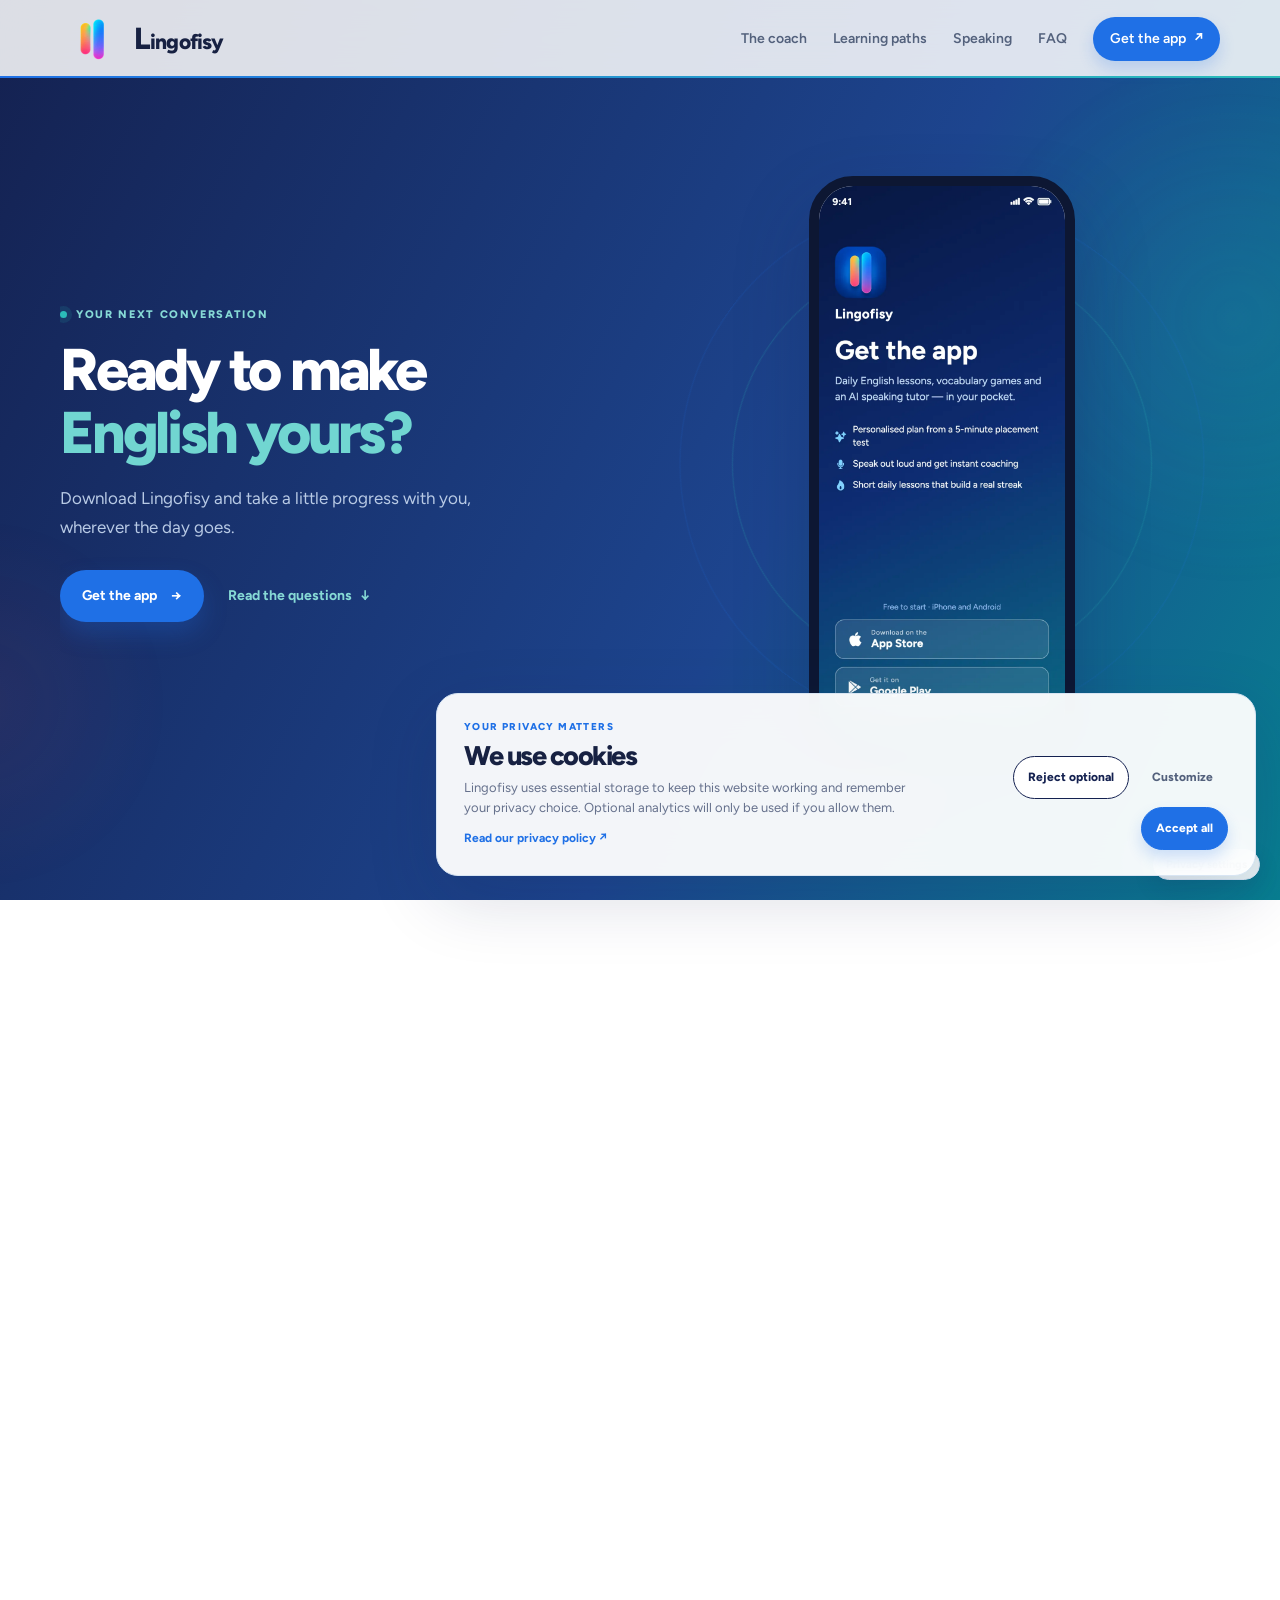
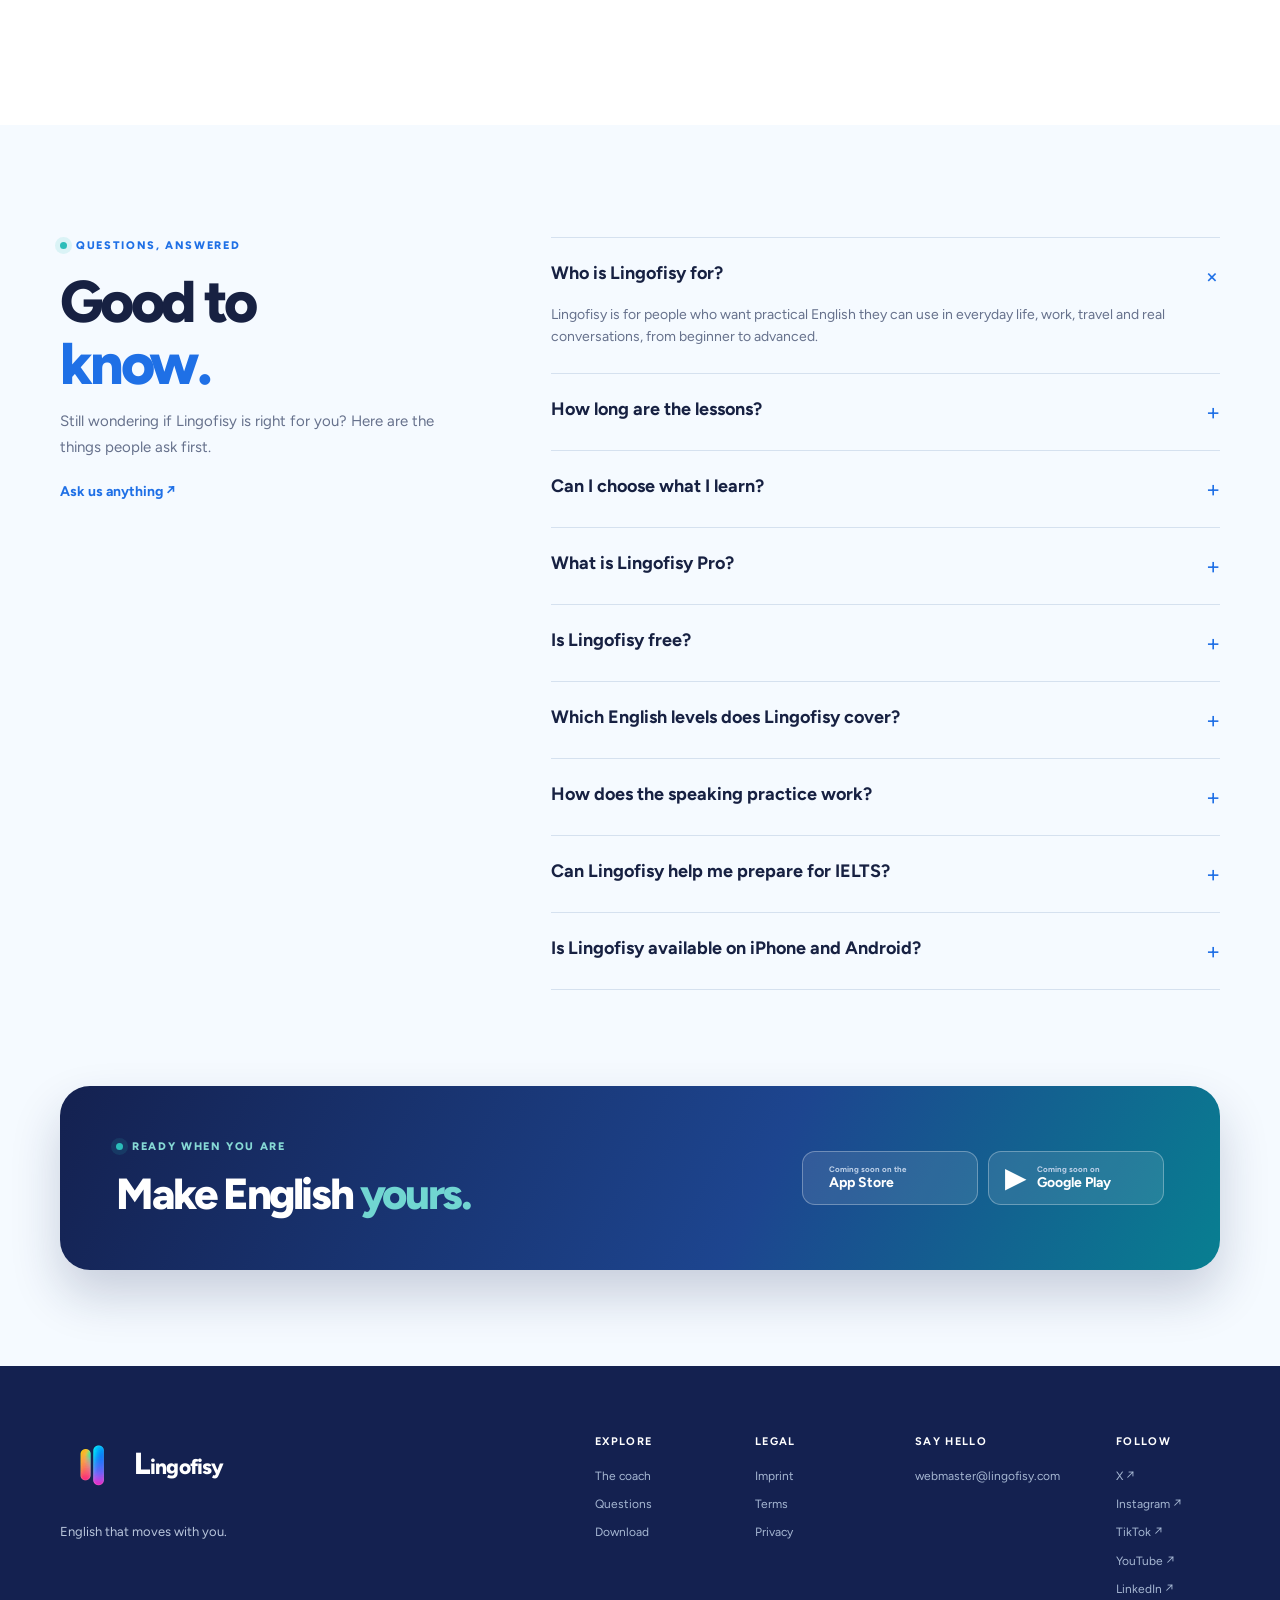
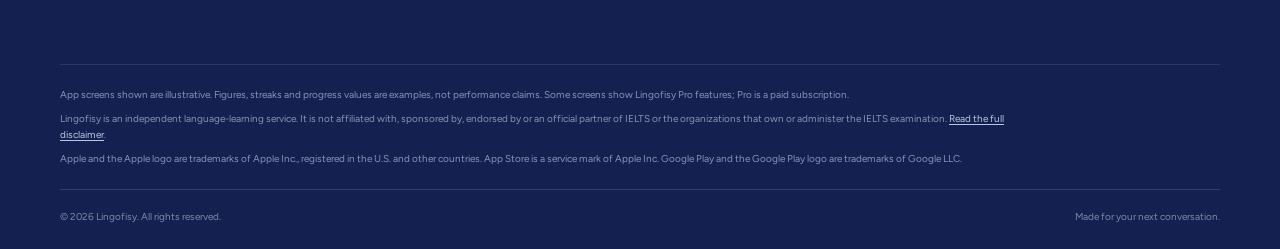
==== commit 883d3f0d: "Fixed some stuff & added socials" ====
--- a/index.html
+++ b/index.html
@@ -2,10 +2,31 @@
 <html lang="en">
 <head>
   <meta charset="UTF-8"><meta name="viewport" content="width=device-width, initial-scale=1">
-  <meta name="description" content="Lingofisy helps you build practical English confidence with short, personalized lessons and speaking practice.">
+  <meta name="description" content="Learn practical English with Lingofisy: short daily lessons, AI speaking practice with spoken feedback, and spaced vocabulary review. Paths for everyday English, Business English and IELTS preparation. Coming soon for iOS and Android.">
+    <link rel="icon" href="/favicon.ico" sizes="any">
+  <link rel="icon" type="image/png" sizes="32x32" href="/assets/favicon-32.png">
+  <link rel="icon" type="image/png" sizes="192x192" href="/assets/favicon-192.png">
+  <link rel="apple-touch-icon" href="/assets/apple-touch-icon.png">
+  <meta name="robots" content="index, follow, max-image-preview:large, max-snippet:-1">
+  <link rel="canonical" href="https://lingofisy.com/">
+  <meta property="og:type" content="website">
+  <meta property="og:site_name" content="Lingofisy">
+  <meta property="og:locale" content="en_US">
+  <meta property="og:url" content="https://lingofisy.com/">
+  <meta property="og:title" content="Lingofisy, learn English with Fisy">
+  <meta property="og:description" content="Learn practical English with Lingofisy: short daily lessons, AI speaking practice with spoken feedback, and spaced vocabulary review. Paths for everyday English, Business English and IELTS preparation. Coming soon for iOS and Android.">
+  <meta property="og:image" content="https://lingofisy.com/assets/og-cover.png">
+  <meta property="og:image:width" content="1200">
+  <meta property="og:image:height" content="630">
+  <meta property="og:image:alt" content="Lingofisy, learn English with Fisy. The app home screen showing a daily streak, XP and today's lesson.">
+  <meta name="twitter:card" content="summary_large_image">
+  <meta name="twitter:title" content="Lingofisy, learn English with Fisy">
+  <meta name="twitter:description" content="Learn practical English with Lingofisy: short daily lessons, AI speaking practice with spoken feedback, and spaced vocabulary review. Paths for everyday English, Business English and IELTS preparation. Coming soon for iOS and Android.">
+  <meta name="twitter:image" content="https://lingofisy.com/assets/og-cover.png">
   <meta name="theme-color" content="#142150"><title>Lingofisy, English that moves with you</title>
   <link rel="preload" href="assets/fonts/Figtree-Variable.woff2" as="font" type="font/woff2" crossorigin>
-  <link rel="stylesheet" href="styles.css?v=24"><script defer src="script.js?v=15"></script>
+  <link rel="stylesheet" href="styles.css?v=27"><script defer src="script.js?v=16"></script>
+  <script type="application/ld+json">{"@context":"https://schema.org","@graph":[{"@type":"Organization","@id":"https://lingofisy.com/#org","name":"Lingofisy","url":"https://lingofisy.com/","email":"webmaster@lingofisy.com","logo":{"@type":"ImageObject","url":"https://lingofisy.com/assets/favicon-512.png","width":512,"height":512},"founder":{"@type":"Person","name":"Rasul Mammadov"},"address":{"@type":"PostalAddress","streetAddress":"Clara-Mleinek-Str. 1","postalCode":"10557","addressLocality":"Berlin","addressCountry":"DE"},"sameAs":["https://x.com/lingofisy","https://www.instagram.com/lingofisy/","https://www.tiktok.com/@lingofisy","https://www.youtube.com/@lingofisy","https://www.linkedin.com/company/lingofisy"]},{"@type":"WebSite","@id":"https://lingofisy.com/#site","url":"https://lingofisy.com/","name":"Lingofisy","inLanguage":"en","publisher":{"@id":"https://lingofisy.com/#org"},"description":"Learn practical English with Lingofisy: short daily lessons, AI speaking practice with spoken feedback, and spaced vocabulary review. Paths for everyday English, Business English and IELTS preparation. Coming soon for iOS and Android."},{"@type":"MobileApplication","@id":"https://lingofisy.com/#app","name":"Lingofisy","applicationCategory":"EducationalApplication","applicationSubCategory":"Language Learning","operatingSystem":"iOS, Android","inLanguage":"en","url":"https://lingofisy.com/","author":{"@id":"https://lingofisy.com/#org"},"publisher":{"@id":"https://lingofisy.com/#org"},"screenshot":["https://lingofisy.com/assets/app/01-home.webp","https://lingofisy.com/assets/app/05-speaking.webp","https://lingofisy.com/assets/app/07-progress.webp"],"description":"Lingofisy teaches practical everyday English through short daily lessons, AI speaking practice with feedback on clarity and expression, and spaced vocabulary review. A placement experience sets the starting level, and learners choose General English, Business English or IELTS preparation.","featureList":["Placement test that sets your starting level","Short daily lessons of about 5 to 10 minutes","AI speaking practice with spoken feedback","Spaced repetition vocabulary review","Streaks, XP and weekly progress tracking","General English, Business English and IELTS preparation paths"]},{"@type":"FAQPage","@id":"https://lingofisy.com/#faq","mainEntity":[{"@type":"Question","name":"Who is Lingofisy for?","acceptedAnswer":{"@type":"Answer","text":"Lingofisy is for people who want practical English they can use in everyday life, work, travel and real conversations, from beginner to advanced."}},{"@type":"Question","name":"How long are the lessons?","acceptedAnswer":{"@type":"Answer","text":"Most daily activities take around 5–10 focused minutes, with optional speaking practice when you have more time."}},{"@type":"Question","name":"Can I choose what I learn?","acceptedAnswer":{"@type":"Answer","text":"Yes. Start with a placement experience and choose General English, Business English or IELTS preparation. Your path can evolve as your goals do."}},{"@type":"Question","name":"What is Lingofisy Pro?","acceptedAnswer":{"@type":"Answer","text":"Lingofisy Pro gives you more room to practise, including expanded AI speaking feedback and the full learning experience."}},{"@type":"Question","name":"Is Lingofisy free?","acceptedAnswer":{"@type":"Answer","text":"Lingofisy has a free tier you can use without paying. Lingofisy Pro is a paid subscription that adds unlimited AI speaking practice, personalized corrections and the full learning experience. Subscriptions are billed through the App Store or Google Play and renew automatically until you cancel."}},{"@type":"Question","name":"Which English levels does Lingofisy cover?","acceptedAnswer":{"@type":"Answer","text":"General English runs from CEFR level A1 to C1, Business English covers B1 to C1, and IELTS preparation is band-focused. A short placement experience sets your starting point, so you are not dropped into a beginner track by default."}},{"@type":"Question","name":"How does the speaking practice work?","acceptedAnswer":{"@type":"Answer","text":"You speak out loud and Fisy responds. Feedback is about clarity and expression rather than accent, so you can try a sentence, hear what landed, and say it again straight away. Unlimited speaking practice is part of Lingofisy Pro."}},{"@type":"Question","name":"Can Lingofisy help me prepare for IELTS?","acceptedAnswer":{"@type":"Answer","text":"Yes. The IELTS path gives structured practice across speaking, listening, reading and writing. Lingofisy is an independent language-learning service, is not affiliated with, sponsored by or endorsed by the organizations that own or administer the IELTS examination, and cannot guarantee a particular band score."}},{"@type":"Question","name":"Is Lingofisy available on iPhone and Android?","acceptedAnswer":{"@type":"Answer","text":"Lingofisy is being built for both iOS and Android. The App Store and Google Play listings are not live yet, so the store buttons on this page are placeholders until launch."}}]}]}</script>
 </head>
 <body>
 <a class="skip-link" href="#faq">Skip to questions and download</a>
@@ -26,8 +47,8 @@
 <div class="float-card float-right" aria-hidden="true"><span>★</span><div><strong>+25 XP</strong><small>Lesson complete</small></div></div>
 <div class="stage-cta"><a class="button primary" href="#get">Get the app <b>→</b></a><a class="text-link" href="#faq">Skip to questions <b>↓</b></a></div>
 </div></div>
-<section class="outro" id="faq"><div class="container faq-inner"><div class="faq-head"><p class="eyebrow"><span></span>Questions, answered</p><h2>Good to<br><em>know.</em></h2><p class="stage-lead">Still wondering if Lingofisy is right for you? Here are the things people ask first.</p><a class="text-link" href="mailto:webmaster@lingofisy.com">Ask us anything ↗</a></div><div class="faq-list"><details open><summary>Who is Lingofisy for?<b>+</b></summary><p>Lingofisy is for people who want practical English they can use in everyday life, work, travel and real conversations, from beginner to advanced.</p></details><details><summary>How long are the lessons?<b>+</b></summary><p>Most daily activities take around 5–10 focused minutes, with optional speaking practice when you have more time.</p></details><details><summary>Can I choose what I learn?<b>+</b></summary><p>Yes. Start with a placement experience and choose General English, Business English or IELTS preparation. Your path can evolve as your goals do.</p></details><details><summary>What is Lingofisy Pro?<b>+</b></summary><p>Lingofisy Pro gives you more room to practise, including expanded AI speaking feedback and the full learning experience.</p></details></div></div><div class="container get-strip" id="get"><div><p class="eyebrow"><span></span>Ready when you are</p><h2>Make English <em>yours.</em></h2></div><div class="stores"><button type="button" data-store><b></b><span><small>Coming soon on the</small>App Store</span></button><button type="button" data-store><b>▶</b><span><small>Coming soon on</small>Google Play</span></button></div></div></section>
+<section class="outro" id="faq"><div class="container faq-inner"><div class="faq-head"><p class="eyebrow"><span></span>Questions, answered</p><h2>Good to<br><em>know.</em></h2><p class="stage-lead">Still wondering if Lingofisy is right for you? Here are the things people ask first.</p><a class="text-link" href="mailto:webmaster@lingofisy.com">Ask us anything ↗</a></div><div class="faq-list"><details open><summary>Who is Lingofisy for?<b>+</b></summary><p>Lingofisy is for people who want practical English they can use in everyday life, work, travel and real conversations, from beginner to advanced.</p></details><details><summary>How long are the lessons?<b>+</b></summary><p>Most daily activities take around 5–10 focused minutes, with optional speaking practice when you have more time.</p></details><details><summary>Can I choose what I learn?<b>+</b></summary><p>Yes. Start with a placement experience and choose General English, Business English or IELTS preparation. Your path can evolve as your goals do.</p></details><details><summary>What is Lingofisy Pro?<b>+</b></summary><p>Lingofisy Pro gives you more room to practise, including expanded AI speaking feedback and the full learning experience.</p></details><details><summary>Is Lingofisy free?<b>+</b></summary><p>Lingofisy has a free tier you can use without paying. Lingofisy Pro is a paid subscription that adds unlimited AI speaking practice, personalized corrections and the full learning experience. Subscriptions are billed through the App Store or Google Play and renew automatically until you cancel.</p></details><details><summary>Which English levels does Lingofisy cover?<b>+</b></summary><p>General English runs from CEFR level A1 to C1, Business English covers B1 to C1, and IELTS preparation is band-focused. A short placement experience sets your starting point, so you are not dropped into a beginner track by default.</p></details><details><summary>How does the speaking practice work?<b>+</b></summary><p>You speak out loud and Fisy responds. Feedback is about clarity and expression rather than accent, so you can try a sentence, hear what landed, and say it again straight away. Unlimited speaking practice is part of Lingofisy Pro.</p></details><details><summary>Can Lingofisy help me prepare for IELTS?<b>+</b></summary><p>Yes. The IELTS path gives structured practice across speaking, listening, reading and writing. Lingofisy is an independent language-learning service, is not affiliated with, sponsored by or endorsed by the organizations that own or administer the IELTS examination, and cannot guarantee a particular band score.</p></details><details><summary>Is Lingofisy available on iPhone and Android?<b>+</b></summary><p>Lingofisy is being built for both iOS and Android. The App Store and Google Play listings are not live yet, so the store buttons on this page are placeholders until launch.</p></details></div></div><div class="container get-strip" id="get"><div><p class="eyebrow"><span></span>Ready when you are</p><h2>Make English <em>yours.</em></h2></div><div class="stores"><button type="button" data-store><b></b><span><small>Coming soon on the</small>App Store</span></button><button type="button" data-store><b>▶</b><span><small>Coming soon on</small>Google Play</span></button></div></div></section>
 
 </main>
-<footer><div class="container footer-main"><div><a class="brand brand-light" href="#top"><img class="brand-image" src="assets/lingofisy-logo.webp" width="64" height="64" alt="Lingofisy logo"><span class="wordmark"><span class="wordmark-initial">L</span>ingofisy</span></a><p>English that moves with you.</p></div><div class="footer-links"><div><b>Explore</b><a href="#story">The coach</a><a href="#faq">Questions</a><a href="#get">Download</a></div><div><b>Legal</b><a href="legal/imprint.html">Imprint</a><a href="legal/terms.html">Terms</a><a href="legal/privacy.html">Privacy</a></div><div><b>Say hello</b><a href="mailto:webmaster@lingofisy.com">webmaster@lingofisy.com</a><a href="https://www.instagram.com/lingofisy" rel="noreferrer">Instagram ↗</a></div></div></div><div class="container footer-note"><p>App screens shown are illustrative. Figures, streaks and progress values are examples, not performance claims. Some screens show Lingofisy Pro features; Pro is a paid subscription.</p><p>Lingofisy is an independent language-learning service. It is not affiliated with, sponsored by, endorsed by or an official partner of IELTS or the organizations that own or administer the IELTS examination. <a href="legal/imprint.html">Read the full disclaimer</a>.</p><p>Apple and the Apple logo are trademarks of Apple Inc., registered in the U.S. and other countries. App Store is a service mark of Apple Inc. Google Play and the Google Play logo are trademarks of Google LLC.</p></div><div class="container footer-bottom"><span>© <span data-year>2026</span> Lingofisy. All rights reserved.</span><span>Made for your next conversation.</span></div></footer>
+<footer><div class="container footer-main"><div><a class="brand brand-light" href="#top"><img class="brand-image" src="assets/lingofisy-logo.webp" width="64" height="64" alt="Lingofisy logo"><span class="wordmark"><span class="wordmark-initial">L</span>ingofisy</span></a><p>English that moves with you.</p></div><div class="footer-links"><div><b>Explore</b><a href="#story">The coach</a><a href="#faq">Questions</a><a href="#get">Download</a></div><div><b>Legal</b><a href="legal/imprint.html">Imprint</a><a href="legal/terms.html">Terms</a><a href="legal/privacy.html">Privacy</a></div><div><b>Say hello</b><a href="mailto:webmaster@lingofisy.com">webmaster@lingofisy.com</a></div><div><b>Follow</b><a href="https://x.com/lingofisy" target="_blank" rel="noopener">X ↗</a><a href="https://www.instagram.com/lingofisy/" target="_blank" rel="noopener">Instagram ↗</a><a href="https://www.tiktok.com/@lingofisy" target="_blank" rel="noopener">TikTok ↗</a><a href="https://www.youtube.com/@lingofisy" target="_blank" rel="noopener">YouTube ↗</a><a href="https://www.linkedin.com/company/lingofisy" target="_blank" rel="noopener">LinkedIn ↗</a></div></div></div><div class="container footer-note"><p>App screens shown are illustrative. Figures, streaks and progress values are examples, not performance claims. Some screens show Lingofisy Pro features; Pro is a paid subscription.</p><p>Lingofisy is an independent language-learning service. It is not affiliated with, sponsored by, endorsed by or an official partner of IELTS or the organizations that own or administer the IELTS examination. <a href="legal/imprint.html">Read the full disclaimer</a>.</p><p>Apple and the Apple logo are trademarks of Apple Inc., registered in the U.S. and other countries. App Store is a service mark of Apple Inc. Google Play and the Google Play logo are trademarks of Google LLC.</p></div><div class="container footer-bottom"><span>© <span data-year>2026</span> Lingofisy. All rights reserved.</span><span>Made for your next conversation.</span></div></footer>
 <div class="consent-backdrop" data-consent-backdrop hidden></div><section class="consent-banner" data-consent-banner aria-label="Privacy choices" hidden><div class="consent-copy"><p class="consent-kicker">Your privacy matters</p><h2>We use cookies</h2><p>Lingofisy uses essential storage to keep this website working and remember your privacy choice. Optional analytics will only be used if you allow them.</p><a href="legal/privacy.html">Read our privacy policy ↗</a></div><div class="consent-actions"><button class="consent-button consent-button-quiet" type="button" data-consent-reject>Reject optional</button><button class="consent-button consent-button-ghost" type="button" data-consent-customize>Customize</button><button class="consent-button consent-button-primary" type="button" data-consent-accept>Accept all</button></div></section><section class="consent-modal" data-consent-modal role="dialog" aria-modal="true" aria-labelledby="consent-title" hidden><div class="consent-modal-head"><div><p class="consent-kicker">Privacy settings</p><h2 id="consent-title">Choose what you share</h2></div><button class="consent-close" type="button" data-consent-close aria-label="Close privacy settings">×</button></div><p class="consent-modal-intro">You can change your preferences at any time. Essential storage is always active because it is needed for the site to work.</p><div class="consent-option"><div><strong>Essential</strong><span>Required for basic site functionality and remembering your choice.</span></div><span class="consent-always">Always on</span></div><label class="consent-option consent-option-toggle"><div><strong>Analytics</strong><span>Helps us understand which pages are useful. Not currently active on Lingofisy.</span></div><input type="checkbox" data-consent-analytics><span class="consent-switch" aria-hidden="true"></span></label><div class="consent-modal-actions"><button class="consent-button consent-button-quiet" type="button" data-consent-reject>Reject optional</button><button class="consent-button consent-button-primary" type="button" data-consent-save>Save choices</button></div></section></body></html>
--- a/styles.css
+++ b/styles.css
@@ -130,8 +130,8 @@
 .brand-light{color:#fff}
 .footer-main{display:flex;justify-content:space-between;gap:50px;padding-bottom:65px}
 .footer-main>div>p{margin:18px 0 0;font-size:13px}
-.footer-links{display:flex;gap:86px}
-.footer-links>div{display:flex;flex-direction:column;gap:9px;min-width:115px;font-size:12px}
+.footer-links{display:flex;flex-wrap:wrap;gap:56px}
+.footer-links>div{display:flex;flex-direction:column;gap:9px;min-width:104px;font-size:12px}
 .footer-links b{margin-bottom:8px;color:#fff;font-size:11px;text-transform:uppercase;letter-spacing:.12em}
 .footer-links a{color:#a6b7d2}
 .footer-note{padding-bottom:22px;border-top:1px solid #ffffff1a;padding-top:22px}
@@ -151,13 +151,14 @@
 /* ===== below 951px / short viewports: no camera. Six plain stacked
    sections, the phone shown once with its home screen. ===== */
 @media (max-width:950px){
-  .stage{padding:106px 0 70px}
-  .stage-inner{grid-template-columns:1fr;gap:44px}
+  .stage{padding:98px 0 64px}
+  .stage-inner{grid-template-columns:1fr;gap:28px;justify-items:center}
   .world{order:-1}
   .copy-strip{gap:60px}
+  .copy{width:100%}
   .device{height:min(560px,66svh);margin:auto}
   .orbit{display:none}
-  .fisy,.bubble,.float-card{display:none}
+  .bubble,.float-card{display:none}
   .site-header nav{position:absolute;display:none;top:70px;left:18px;right:18px;padding:18px;flex-direction:column;align-items:stretch;gap:3px;border:1px solid var(--line);border-radius:20px;background:#fff;box-shadow:0 22px 55px #1421501f}
   .site-header nav.open{display:flex}
   .site-header nav a{padding:12px}
@@ -167,12 +168,12 @@
   .faq-inner{grid-template-columns:1fr;gap:34px}
   .get-strip{margin-top:60px;padding:38px 30px}
   .footer-main{flex-direction:column;padding-bottom:45px}
-  .footer-links{flex-wrap:wrap;gap:35px}
+  .footer-links{flex-wrap:wrap;gap:30px 36px}
   .footer-bottom{gap:10px;flex-direction:column}
   .stores a,.stores button{min-width:0;flex:1}
 }
 @media (max-width:540px){
-  .slot h1,.slot h2,.faq-head h2{font-size:clamp(34px,9vw,46px)}
+  .slot h1,.slot h2,.faq-head h2{font-size:clamp(30px,8vw,40px)}
   .stage-lead{font-size:15px}
   .hero-actions{align-items:flex-start;flex-direction:column;gap:16px}
   .stores{flex-direction:column}
@@ -257,11 +258,33 @@
     .get-strip .stores button:nth-child(2){animation-range:entry 28% entry 78%}
   }
 
-  @media (min-width:951px) and (min-height:720px){
+  @media (min-height:560px){
     @supports (animation-timeline:view()){
       .story{height:var(--travel)}
       .stage{position:sticky;top:0;height:100svh;padding:88px 0 60px;display:grid;align-content:center}
-      .copy{overflow:clip;height:min(560px,68svh)}
+      .copy{overflow:clip}
+
+      @media (max-width:950px){
+        .stage{padding:84px 0 40px}
+        .stage-inner{grid-template-columns:1fr;gap:20px;align-content:center;justify-items:center}
+        .device{height:min(360px,40svh)}
+        .copy{width:100%;height:min(260px,30svh)}
+        .slot{text-align:center;justify-items:center}
+        .slot h1,.slot h2{margin-bottom:12px;font-size:clamp(26px,7.2vw,34px)}
+        .stage-lead{font-size:14px;max-width:34ch;margin-inline:auto}
+        .slot .stores{justify-content:center;flex-wrap:wrap;gap:8px}
+        .slot .stores button{min-width:0;flex:1 1 140px;padding:9px 12px}
+        .slot .stores span{font-size:12px}
+        .slot .trust-row{justify-content:center;margin-top:18px}
+        .slot .hero-actions{justify-content:center;margin-top:16px}
+        .badge{margin-top:12px}
+        .store-note{text-align:center}
+        .fisy{height:min(300px,34svh)}
+        .stage-cta{display:none}
+      }
+      @media (min-width:951px){
+        .copy{overflow:clip;height:min(560px,68svh)}
+      }
       .copy-strip{display:block;height:600%;gap:0}
       .slot{height:16.6667%;display:grid;align-content:center}
       .stage-cta{display:flex;align-items:center;gap:22px;position:absolute;left:0;bottom:5svh;z-index:8;padding-inline-start:18px}
@@ -280,6 +303,7 @@
       .shot-strip{animation-name:lf-shots}
       .world{animation-name:lf-dolly;will-change:scale}
       .rig{animation-name:lf-rig;will-change:translate}
+      @media (max-width:950px){.rig{animation-name:none;translate:0}}
       .device{animation-name:lf-frame}
       .fisy{animation-name:lf-fisy;will-change:transform}
       .orbit-a,.orbit-b{animation-name:lf-orbit-out}
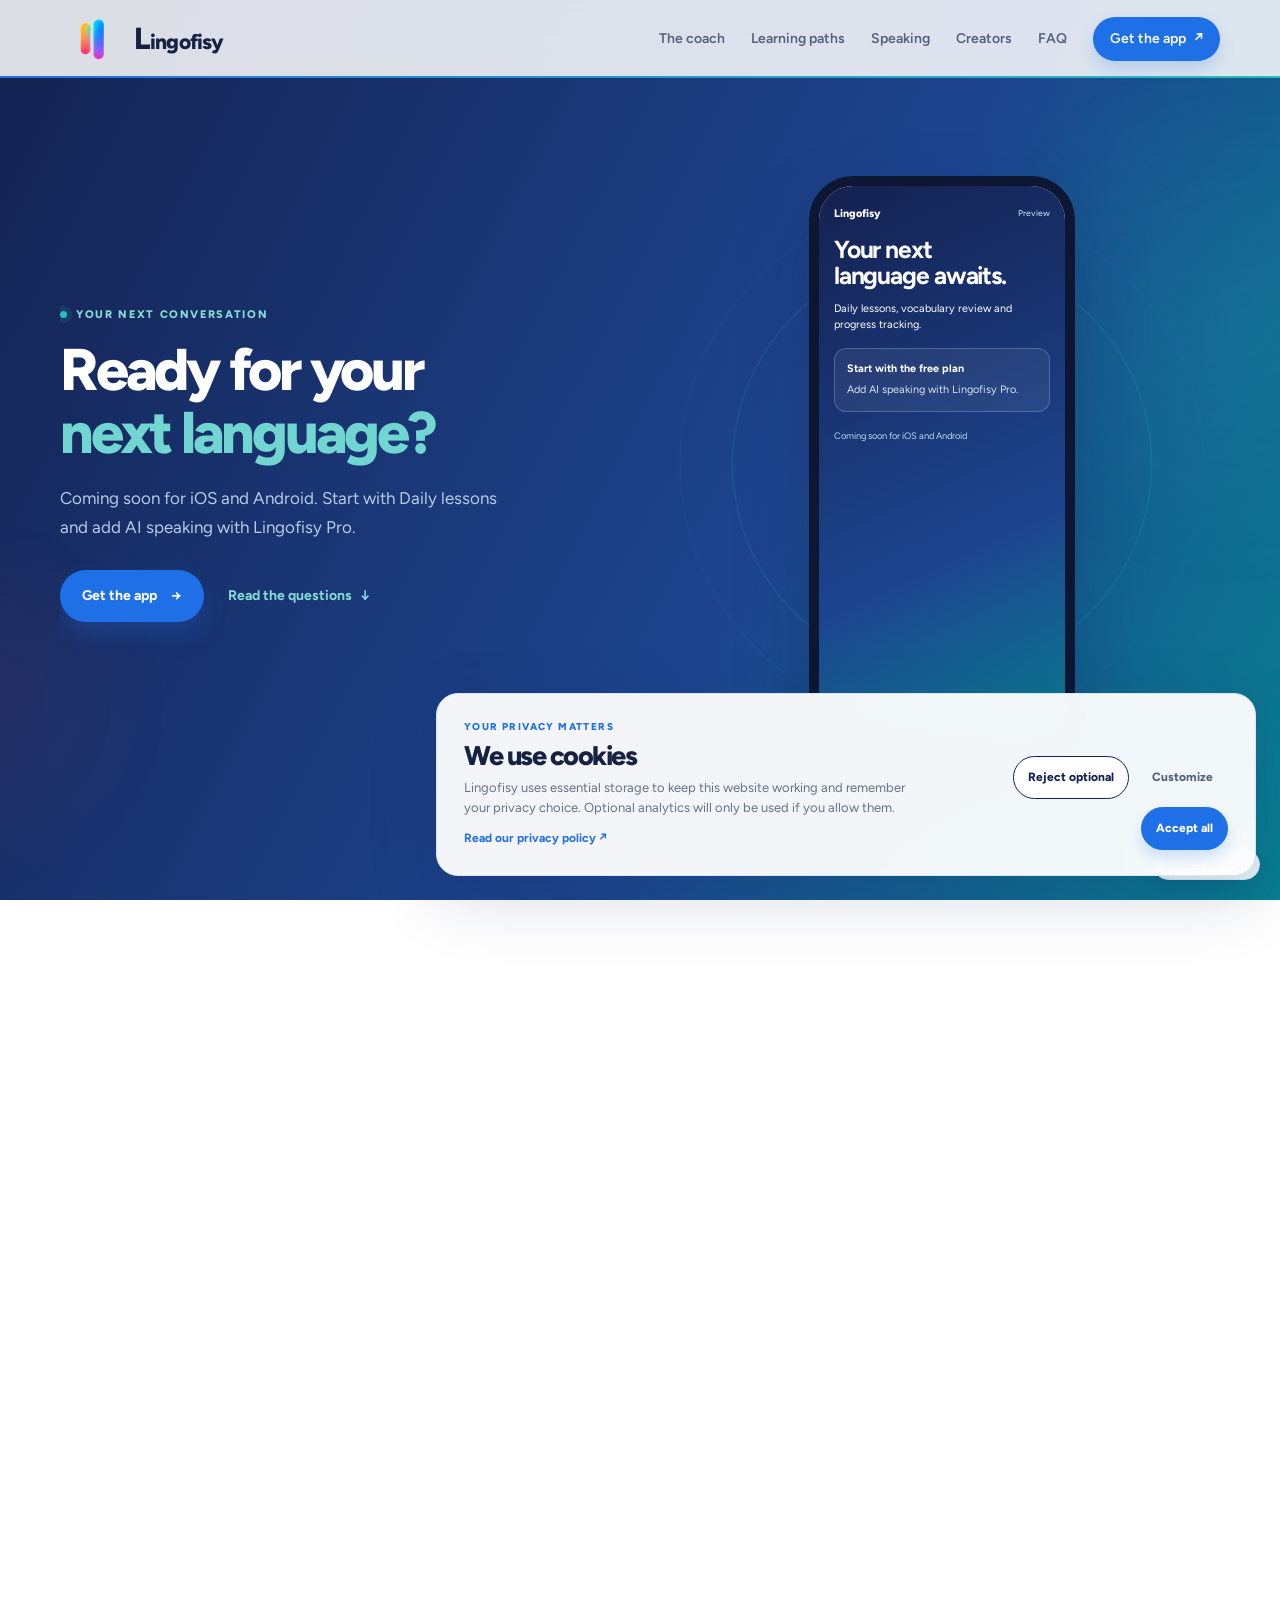
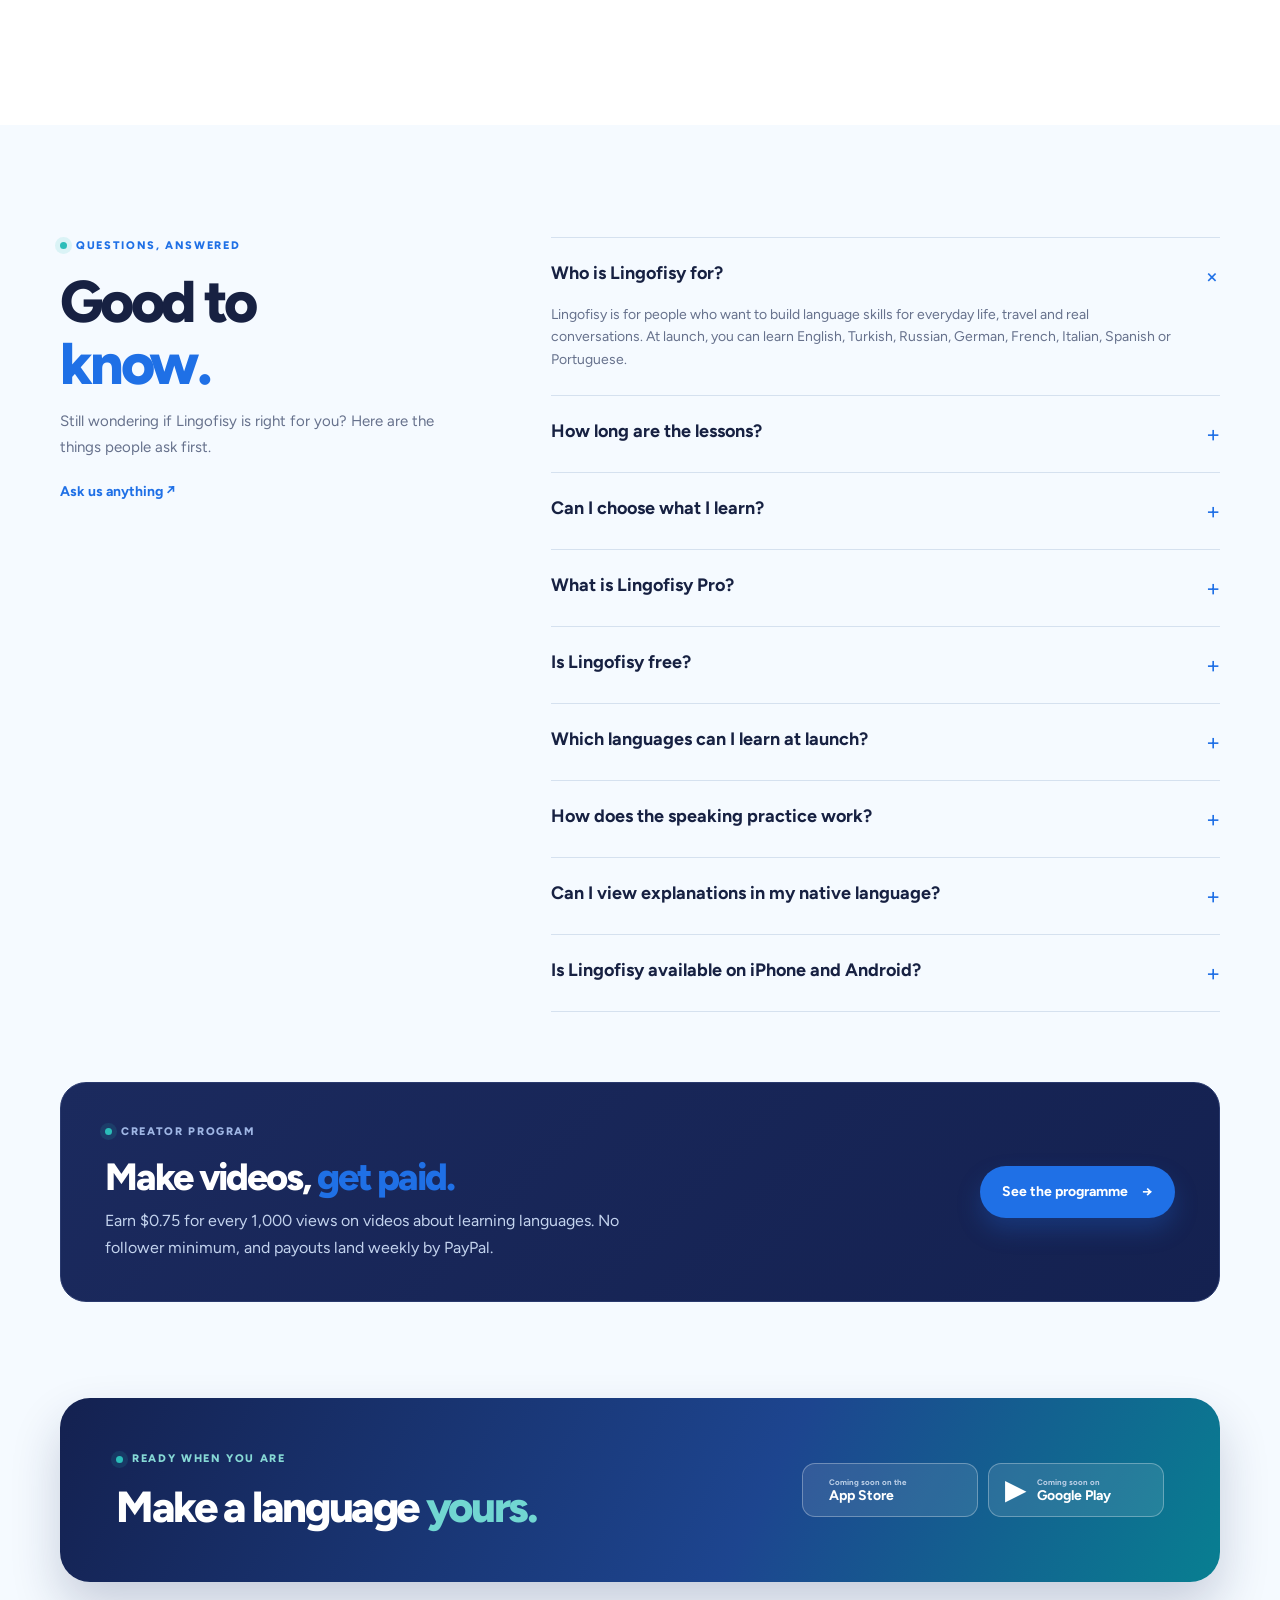
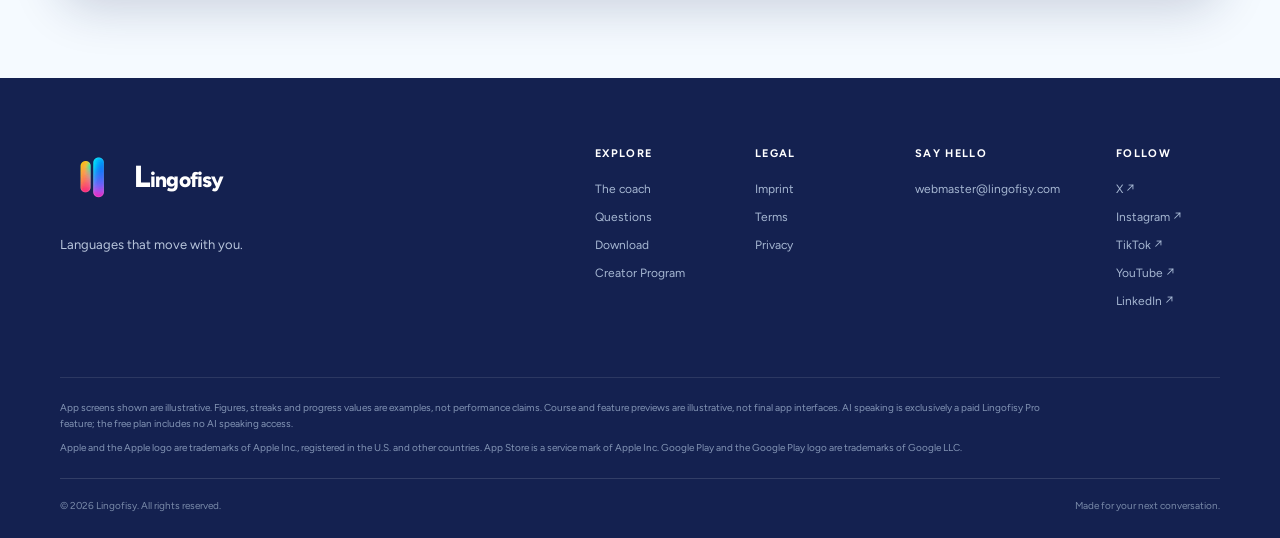
==== commit d77ffb40: "updated webpage, added creators section" ====
--- a/index.html
+++ b/index.html
@@ -2,7 +2,7 @@
 <html lang="en">
 <head>
   <meta charset="UTF-8"><meta name="viewport" content="width=device-width, initial-scale=1">
-  <meta name="description" content="Learn practical English with Lingofisy: short daily lessons, AI speaking practice with spoken feedback, and spaced vocabulary review. Paths for everyday English, Business English and IELTS preparation. Coming soon for iOS and Android.">
+  <meta name="description" content="Learn English, Turkish, Russian, German, French, Italian, Spanish or Portuguese with Daily courses. A1/A2 translations in your selected native language. AI speaking is Pro-only. Coming soon for iOS and Android.">
     <link rel="icon" href="/favicon.ico" sizes="any">
   <link rel="icon" type="image/png" sizes="32x32" href="/assets/favicon-32.png">
   <link rel="icon" type="image/png" sizes="192x192" href="/assets/favicon-192.png">
@@ -13,42 +13,42 @@
   <meta property="og:site_name" content="Lingofisy">
   <meta property="og:locale" content="en_US">
   <meta property="og:url" content="https://lingofisy.com/">
-  <meta property="og:title" content="Lingofisy, learn English with Fisy">
-  <meta property="og:description" content="Learn practical English with Lingofisy: short daily lessons, AI speaking practice with spoken feedback, and spaced vocabulary review. Paths for everyday English, Business English and IELTS preparation. Coming soon for iOS and Android.">
-  <meta property="og:image" content="https://lingofisy.com/assets/og-cover.png">
-  <meta property="og:image:width" content="1200">
-  <meta property="og:image:height" content="630">
-  <meta property="og:image:alt" content="Lingofisy, learn English with Fisy. The app home screen showing a daily streak, XP and today's lesson.">
+  <meta property="og:title" content="Lingofisy, learn languages with Fisy">
+  <meta property="og:description" content="Learn English, Turkish, Russian, German, French, Italian, Spanish or Portuguese with Daily courses. A1/A2 translations in your selected native language. AI speaking is Pro-only. Coming soon for iOS and Android.">
+  <meta property="og:image" content="https://lingofisy.com/assets/favicon-512.png">
+  <meta property="og:image:width" content="512">
+  <meta property="og:image:height" content="512">
+  <meta property="og:image:alt" content="Lingofisy logo">
   <meta name="twitter:card" content="summary_large_image">
-  <meta name="twitter:title" content="Lingofisy, learn English with Fisy">
-  <meta name="twitter:description" content="Learn practical English with Lingofisy: short daily lessons, AI speaking practice with spoken feedback, and spaced vocabulary review. Paths for everyday English, Business English and IELTS preparation. Coming soon for iOS and Android.">
-  <meta name="twitter:image" content="https://lingofisy.com/assets/og-cover.png">
-  <meta name="theme-color" content="#142150"><title>Lingofisy, English that moves with you</title>
+  <meta name="twitter:title" content="Lingofisy, learn languages with Fisy">
+  <meta name="twitter:description" content="Learn English, Turkish, Russian, German, French, Italian, Spanish or Portuguese with Daily courses. A1/A2 translations in your selected native language. AI speaking is Pro-only. Coming soon for iOS and Android.">
+  <meta name="twitter:image" content="https://lingofisy.com/assets/favicon-512.png">
+  <meta name="theme-color" content="#142150"><title>Lingofisy, languages that move with you</title>
   <link rel="preload" href="assets/fonts/Figtree-Variable.woff2" as="font" type="font/woff2" crossorigin>
-  <link rel="stylesheet" href="styles.css?v=27"><script defer src="script.js?v=16"></script>
-  <script type="application/ld+json">{"@context":"https://schema.org","@graph":[{"@type":"Organization","@id":"https://lingofisy.com/#org","name":"Lingofisy","url":"https://lingofisy.com/","email":"webmaster@lingofisy.com","logo":{"@type":"ImageObject","url":"https://lingofisy.com/assets/favicon-512.png","width":512,"height":512},"founder":{"@type":"Person","name":"Rasul Mammadov"},"address":{"@type":"PostalAddress","streetAddress":"Clara-Mleinek-Str. 1","postalCode":"10557","addressLocality":"Berlin","addressCountry":"DE"},"sameAs":["https://x.com/lingofisy","https://www.instagram.com/lingofisy/","https://www.tiktok.com/@lingofisy","https://www.youtube.com/@lingofisy","https://www.linkedin.com/company/lingofisy"]},{"@type":"WebSite","@id":"https://lingofisy.com/#site","url":"https://lingofisy.com/","name":"Lingofisy","inLanguage":"en","publisher":{"@id":"https://lingofisy.com/#org"},"description":"Learn practical English with Lingofisy: short daily lessons, AI speaking practice with spoken feedback, and spaced vocabulary review. Paths for everyday English, Business English and IELTS preparation. Coming soon for iOS and Android."},{"@type":"MobileApplication","@id":"https://lingofisy.com/#app","name":"Lingofisy","applicationCategory":"EducationalApplication","applicationSubCategory":"Language Learning","operatingSystem":"iOS, Android","inLanguage":"en","url":"https://lingofisy.com/","author":{"@id":"https://lingofisy.com/#org"},"publisher":{"@id":"https://lingofisy.com/#org"},"screenshot":["https://lingofisy.com/assets/app/01-home.webp","https://lingofisy.com/assets/app/05-speaking.webp","https://lingofisy.com/assets/app/07-progress.webp"],"description":"Lingofisy teaches practical everyday English through short daily lessons, AI speaking practice with feedback on clarity and expression, and spaced vocabulary review. A placement experience sets the starting level, and learners choose General English, Business English or IELTS preparation.","featureList":["Placement test that sets your starting level","Short daily lessons of about 5 to 10 minutes","AI speaking practice with spoken feedback","Spaced repetition vocabulary review","Streaks, XP and weekly progress tracking","General English, Business English and IELTS preparation paths"]},{"@type":"FAQPage","@id":"https://lingofisy.com/#faq","mainEntity":[{"@type":"Question","name":"Who is Lingofisy for?","acceptedAnswer":{"@type":"Answer","text":"Lingofisy is for people who want practical English they can use in everyday life, work, travel and real conversations, from beginner to advanced."}},{"@type":"Question","name":"How long are the lessons?","acceptedAnswer":{"@type":"Answer","text":"Most daily activities take around 5–10 focused minutes, with optional speaking practice when you have more time."}},{"@type":"Question","name":"Can I choose what I learn?","acceptedAnswer":{"@type":"Answer","text":"Yes. Start with a placement experience and choose General English, Business English or IELTS preparation. Your path can evolve as your goals do."}},{"@type":"Question","name":"What is Lingofisy Pro?","acceptedAnswer":{"@type":"Answer","text":"Lingofisy Pro gives you more room to practise, including expanded AI speaking feedback and the full learning experience."}},{"@type":"Question","name":"Is Lingofisy free?","acceptedAnswer":{"@type":"Answer","text":"Lingofisy has a free tier you can use without paying. Lingofisy Pro is a paid subscription that adds unlimited AI speaking practice, personalized corrections and the full learning experience. Subscriptions are billed through the App Store or Google Play and renew automatically until you cancel."}},{"@type":"Question","name":"Which English levels does Lingofisy cover?","acceptedAnswer":{"@type":"Answer","text":"General English runs from CEFR level A1 to C1, Business English covers B1 to C1, and IELTS preparation is band-focused. A short placement experience sets your starting point, so you are not dropped into a beginner track by default."}},{"@type":"Question","name":"How does the speaking practice work?","acceptedAnswer":{"@type":"Answer","text":"You speak out loud and Fisy responds. Feedback is about clarity and expression rather than accent, so you can try a sentence, hear what landed, and say it again straight away. Unlimited speaking practice is part of Lingofisy Pro."}},{"@type":"Question","name":"Can Lingofisy help me prepare for IELTS?","acceptedAnswer":{"@type":"Answer","text":"Yes. The IELTS path gives structured practice across speaking, listening, reading and writing. Lingofisy is an independent language-learning service, is not affiliated with, sponsored by or endorsed by the organizations that own or administer the IELTS examination, and cannot guarantee a particular band score."}},{"@type":"Question","name":"Is Lingofisy available on iPhone and Android?","acceptedAnswer":{"@type":"Answer","text":"Lingofisy is being built for both iOS and Android. The App Store and Google Play listings are not live yet, so the store buttons on this page are placeholders until launch."}}]}]}</script>
+  <link rel="stylesheet" href="styles.css?v=37"><script defer src="script.js?v=16"></script>
+  <script type="application/ld+json">{"@context":"https://schema.org","@graph":[{"@type":"Organization","@id":"https://lingofisy.com/#org","name":"Lingofisy","url":"https://lingofisy.com/","email":"webmaster@lingofisy.com","logo":{"@type":"ImageObject","url":"https://lingofisy.com/assets/favicon-512.png","width":512,"height":512},"founder":{"@type":"Person","name":"Rasul Mammadov"},"address":{"@type":"PostalAddress","streetAddress":"Clara-Mleinek-Str. 1","postalCode":"10557","addressLocality":"Berlin","addressCountry":"DE"},"sameAs":["https://x.com/lingofisy","https://www.instagram.com/lingofisy/","https://www.tiktok.com/@lingofisy","https://www.youtube.com/@lingofisy","https://www.linkedin.com/company/lingofisy"]},{"@type":"WebSite","@id":"https://lingofisy.com/#site","url":"https://lingofisy.com/","name":"Lingofisy","inLanguage":"en","publisher":{"@id":"https://lingofisy.com/#org"},"description":"Learn English, Turkish, Russian, German, French, Italian, Spanish or Portuguese with Daily courses. A1/A2 translations in your selected native language. AI speaking is Pro-only. Coming soon for iOS and Android."},{"@type":"MobileApplication","@id":"https://lingofisy.com/#app","name":"Lingofisy","applicationCategory":"EducationalApplication","applicationSubCategory":"Language Learning","operatingSystem":"iOS, Android","inLanguage":"en","url":"https://lingofisy.com/","author":{"@id":"https://lingofisy.com/#org"},"publisher":{"@id":"https://lingofisy.com/#org"},"screenshot":["https://lingofisy.com/assets/app/01-home.webp","https://lingofisy.com/assets/app/05-speaking.webp","https://lingofisy.com/assets/app/07-progress.webp"],"description":"Learn English, Turkish, Russian, German, French, Italian, Spanish or Portuguese with Daily courses. A1/A2 translations in your selected native language. AI speaking is Pro-only. Coming soon for iOS and Android.","featureList":["Daily English course","Daily Turkish course","Daily Russian course","Daily German course","Daily French course","Daily Italian course","Daily Spanish course","Daily Portuguese course","Short daily lessons","A1 and A2 explanation translations in the native language selected during onboarding","AI speaking practice exclusively with Lingofisy Pro; no free-plan speaking access","Spaced repetition vocabulary review","Streaks, XP and progress tracking"]},{"@type":"FAQPage","@id":"https://lingofisy.com/#faq","mainEntity":[{"@type":"Question","name":"Who is Lingofisy for?","acceptedAnswer":{"@type":"Answer","text":"Lingofisy is for people who want to build language skills for everyday life, travel and real conversations. At launch, you can learn English, Turkish, Russian, German, French, Italian, Spanish or Portuguese."}},{"@type":"Question","name":"How long are the lessons?","acceptedAnswer":{"@type":"Answer","text":"Most daily activities take around 5–10 focused minutes. AI speaking practice is available separately with Lingofisy Pro."}},{"@type":"Question","name":"Can I choose what I learn?","acceptedAnswer":{"@type":"Answer","text":"Yes. Choose Daily English, Daily Turkish, Daily Russian, Daily German, Daily French, Daily Italian, Daily Spanish or Daily Portuguese for everyday language learning. A placement experience helps set your starting point."}},{"@type":"Question","name":"What is Lingofisy Pro?","acceptedAnswer":{"@type":"Answer","text":"Lingofisy Pro is a paid subscription that includes unlimited AI speaking practice and personalized speaking feedback. AI speaking is exclusively a Pro feature."}},{"@type":"Question","name":"Is Lingofisy free?","acceptedAnswer":{"@type":"Answer","text":"Lingofisy has a free plan with lessons, vocabulary, grammar, quizzes, review and progress tracking. The free plan does not include AI speaking access or a free speaking allowance. AI speaking requires Lingofisy Pro. Subscriptions are billed through the App Store or Google Play and renew automatically until you cancel."}},{"@type":"Question","name":"Which languages can I learn at launch?","acceptedAnswer":{"@type":"Answer","text":"English, Turkish, Russian, German, French, Italian, Spanish and Portuguese. Each language has its own Daily course, such as Daily English or Daily German."}},{"@type":"Question","name":"How does the speaking practice work?","acceptedAnswer":{"@type":"Answer","text":"With Lingofisy Pro, you speak out loud and your AI coach responds with feedback to help you practise. AI speaking requires an active Pro subscription and is not included in the free plan."}},{"@type":"Question","name":"Can I view explanations in my native language?","acceptedAnswer":{"@type":"Answer","text":"Yes. At A1 and A2, you can view translations of explanations in the native language you select during onboarding."}},{"@type":"Question","name":"Is Lingofisy available on iPhone and Android?","acceptedAnswer":{"@type":"Answer","text":"Lingofisy is being built for both iOS and Android. The App Store and Google Play listings are not live yet, so the store buttons on this page are placeholders until launch."}}]}]}</script>
 </head>
 <body>
 <a class="skip-link" href="#faq">Skip to questions and download</a>
-<header class="site-header" data-header><div class="container nav-wrap"><a class="brand" href="#top"><img class="brand-image" src="assets/lingofisy-logo.webp" width="64" height="64" alt="Lingofisy logo"><span class="wordmark"><span class="wordmark-initial">L</span>ingofisy</span></a><button class="menu-toggle" aria-expanded="false" aria-controls="main-nav"><i></i><i></i><i></i><span class="sr-only">Open menu</span></button><nav id="main-nav"><a href="#story" data-seek="0">The coach</a><a href="#story" data-seek="0.76">Learning paths</a><a href="#story" data-seek="0.47">Speaking</a><a href="#faq">FAQ</a><a class="nav-cta" href="#get">Get the app <b>↗</b></a></nav></div></header>
+<header class="site-header" data-header><div class="container nav-wrap"><a class="brand" href="#top"><img class="brand-image" src="assets/lingofisy-logo.webp" width="64" height="64" alt="Lingofisy logo"><span class="wordmark"><span class="wordmark-initial">L</span>ingofisy</span></a><button class="menu-toggle" aria-expanded="false" aria-controls="main-nav"><i></i><i></i><i></i><span class="sr-only">Open menu</span></button><nav id="main-nav"><a href="#story" data-seek="0">The coach</a><a href="#story" data-seek="0.76">Learning paths</a><a href="#story" data-seek="0.47">Speaking</a><a href="affiliate/">Creators</a><a href="#faq">FAQ</a><a class="nav-cta" href="#get">Get the app <b>↗</b></a></nav></div></header>
 <main id="top">
 <div class="story" id="story">
 <div class="stage">
 <div class="bg b1"></div><div class="bg b2"></div><div class="bg b3"></div><div class="bg b4"></div>
 <div class="glow glow-a"></div><div class="glow glow-b"></div>
 <div class="stage-inner">
-<div class="copy"><div class="copy-strip"><section class="slot cs1"><p class="eyebrow"><span></span>Your personal English coach</p><h1>Learn English with <em>Fisy.</em></h1><p class="stage-lead">A friendly, focused way to build real confidence, through small lessons, useful practice, and a coach who meets you where you are.</p><div class="stores"><button type="button" data-store><b></b><span><small>Coming soon on the</small>App Store</span></button><button type="button" data-store><b>▶</b><span><small>Coming soon on</small>Google Play</span></button></div><small class="store-note">App store links will be added at launch.</small><div class="trust-row"><div class="avatar-stack"><i><img src="assets/avatars/face-52.webp" width="96" height="96" alt="Lingofisy coach" decoding="async"></i><i><img src="assets/avatars/face-44.webp" width="96" height="96" alt="" decoding="async"></i><i><img src="assets/avatars/face-47.webp" width="96" height="96" alt="" decoding="async"></i></div><p><strong>Learn. Speak. Improve.</strong><br>Three coaches, one curriculum that adapts to you.</p></div></section><section class="slot cs2"><p class="eyebrow"><span></span>Inside the app</p><h2>Take a look <em>inside.</em></h2><p class="stage-lead">This is what ten minutes a day actually looks like.</p></section><section class="slot cs3"><p class="eyebrow"><span></span>Choose your direction</p><h2>Everyday <em>English.</em></h2><p class="stage-lead">Conversations, clearer expression, and the confidence to use English well outside a classroom.</p><p class="badge">A1–C1 &nbsp;·&nbsp; Daily life</p></section><section class="slot cs4"><p class="eyebrow"><span></span>Choose your direction</p><h2>English that <em>works.</em></h2><p class="stage-lead">Meetings, emails and presentations, with the language to show up like the professional you already are.</p><p class="badge">B1–C1 &nbsp;·&nbsp; Workplace</p></section><section class="slot cs5"><p class="eyebrow"><span></span>Choose your direction</p><h2>Band-<em>ready.</em></h2><p class="stage-lead">Structured practice across speaking, listening, reading and writing, with your target band in mind.</p><p class="badge">Band-focused &nbsp;·&nbsp; Exam ready</p></section><section class="slot cs6"><p class="eyebrow"><span></span>Your next conversation</p><h2>Ready to make<br><em>English yours?</em></h2><p class="stage-lead">Download Lingofisy and take a little progress with you, wherever the day goes.</p><div class="hero-actions"><a class="button primary" href="#get">Get the app <b>→</b></a><a class="text-link" href="#faq">Read the questions <b>↓</b></a></div></section></div></div>
-<div class="world"><div class="rig"><div class="orbit orbit-a"></div><div class="orbit orbit-b"></div><div class="device"><div class="viewport"><div class="shot-strip"><img class="shot sh1" src="assets/app/01-home.webp" width="390" height="844" fetchpriority="high" decoding="async" alt="Lingofisy home screen showing the daily streak, XP and today’s lesson"><img class="shot sh2" src="assets/app/02-placement.webp" width="390" height="844" loading="lazy" decoding="async" alt="Placement question asking how to complete a sentence"><img class="shot sh3" src="assets/app/03-lesson-vocabulary.webp" width="390" height="844" loading="lazy" decoding="async" alt="A vocabulary lesson in progress"><img class="shot sh4" src="assets/app/04-lesson-game.webp" width="390" height="844" loading="lazy" decoding="async" alt="Building a sentence by dragging words into a reply"><img class="shot sh5" src="assets/app/05-speaking.webp" width="390" height="844" loading="lazy" decoding="async" alt="Speaking practice with Fisy listening and a live waveform"><img class="shot sh6" src="assets/app/06-review.webp" width="390" height="844" loading="lazy" decoding="async" alt="Daily review bringing back saved words"><img class="shot sh7" src="assets/app/07-progress.webp" width="390" height="844" loading="lazy" decoding="async" alt="Progress overview with lessons, accuracy and speaking sessions"><img class="shot sh8" src="assets/app/08-path-general.webp" width="390" height="844" loading="lazy" decoding="async" alt="Learning path with General English active"><img class="shot sh9" src="assets/app/09-path-business.webp" width="390" height="844" loading="lazy" decoding="async" alt="Learning path with Business English active"><img class="shot sh10" src="assets/app/10-path-ielts.webp" width="390" height="844" loading="lazy" decoding="async" alt="Learning path with IELTS preparation active"><img class="shot sh11" src="assets/app/11-get-the-app.webp" width="390" height="844" loading="lazy" decoding="async" alt="Get the Lingofisy app"></div></div></div></div></div>
+<div class="copy"><div class="copy-strip"><section class="slot cs1"><p class="eyebrow"><span></span>Your personal language coach</p><h1>Learn languages with <em>Fisy.</em></h1><p class="stage-lead">Eight languages. Short daily lessons. Build confidence for everyday conversations, with AI speaking available exclusively in Lingofisy Pro.</p><div class="stores"><button type="button" data-store><b></b><span><small>Coming soon on the</small>App Store</span></button><button type="button" data-store><b>▶</b><span><small>Coming soon on</small>Google Play</span></button></div><small class="store-note">App store links will be added at launch.</small><div class="trust-row"><div class="avatar-stack"><i><img src="assets/avatars/face-52.webp" width="96" height="96" alt="Lingofisy coach" decoding="async"></i><i><img src="assets/avatars/face-44.webp" width="96" height="96" alt="" decoding="async"></i><i><img src="assets/avatars/face-47.webp" width="96" height="96" alt="" decoding="async"></i></div><p><strong>Learn. Speak. Improve.</strong><br>Daily learning, at your pace.</p></div></section><section class="slot cs2"><p class="eyebrow"><span></span>Inside the app</p><h2>Take a look <em>inside.</em></h2><p class="stage-lead">Short lessons, vocabulary review and progress tracking. AI speaking practice requires Lingofisy Pro.</p></section><section class="slot cs3"><p class="eyebrow"><span></span>Eight languages at launch</p><h2>Make it <em>daily.</em></h2><p class="stage-lead">English, Turkish, Russian, German, French, Italian, Spanish and Portuguese. Choose Daily English, Daily Turkish or the Daily course for your chosen language.</p><p class="badge">Everyday language · Daily courses</p></section><section class="slot cs4"><p class="eyebrow"><span></span>A little help to get started</p><h2>Understand in<br><em>your language.</em></h2><p class="stage-lead">At A1 and A2, view translations of explanations in the native language you select during onboarding.</p><p class="badge">A1 &amp; A2 · Native-language translations</p></section><section class="slot cs5"><p class="eyebrow"><span></span>Exclusively in Lingofisy Pro</p><h2>Your next<br><em>conversation.</em></h2><p class="stage-lead">Talk with your AI coach and practise saying it your way. AI speaking requires Pro; the free plan includes no AI speaking access.</p><p class="badge">AI speaking · Pro only</p></section><section class="slot cs6"><p class="eyebrow"><span></span>Your next conversation</p><h2>Ready for your<br><em>next language?</em></h2><p class="stage-lead">Coming soon for iOS and Android. Start with Daily lessons and add AI speaking with Lingofisy Pro.</p><div class="hero-actions"><a class="button primary" href="#get">Get the app <b>→</b></a><a class="text-link" href="#faq">Read the questions <b>↓</b></a></div></section></div></div>
+<div class="world"><div class="rig"><div class="orbit orbit-a"></div><div class="orbit orbit-b"></div><div class="device"><div class="viewport"><div class="shot-strip"><img class="shot sh1" src="assets/app/01-home.webp" width="390" height="844" fetchpriority="high" decoding="async" alt="Lingofisy home screen showing the daily streak, XP and today’s lesson"><img class="shot sh2" src="assets/app/02-placement.webp" width="390" height="844" loading="lazy" decoding="async" alt="Placement question asking how to complete a sentence"><img class="shot sh3" src="assets/app/03-lesson-vocabulary.webp" width="390" height="844" loading="lazy" decoding="async" alt="A vocabulary lesson in progress"><img class="shot sh4" src="assets/app/04-lesson-game.webp" width="390" height="844" loading="lazy" decoding="async" alt="Building a sentence by dragging words into a reply"><div class="shot sh5 speaking-preview"><img src="assets/app/05-speaking.webp" width="390" height="844" loading="lazy" decoding="async" alt="Speaking practice with Fisy listening and a live waveform"><span class="speaking-label">AI speaking · Pro only</span></div><img class="shot sh6" src="assets/app/06-review.webp" width="390" height="844" loading="lazy" decoding="async" alt="Daily review bringing back saved words"><img class="shot sh7" src="assets/app/07-progress.webp" width="390" height="844" loading="lazy" decoding="async" alt="Progress overview with lessons, accuracy and speaking sessions"><div class="shot sh8 product-screen "><p class="screen-brand">Lingofisy <span>Preview</span></p><h3>Your Daily<br>course.</h3><p>Everyday language, one lesson at a time.</p><ul class="screen-languages"><li><span class="language-flag" aria-hidden="true">🇬🇧</span>Daily English</li><li><span class="language-flag" aria-hidden="true">🇹🇷</span>Daily Turkish</li><li><span class="language-flag" aria-hidden="true">🇷🇺</span>Daily Russian</li><li><span class="language-flag" aria-hidden="true">🇩🇪</span>Daily German</li><li><span class="language-flag" aria-hidden="true">🇫🇷</span>Daily French</li><li><span class="language-flag" aria-hidden="true">🇮🇹</span>Daily Italian</li><li><span class="language-flag" aria-hidden="true">🇪🇸</span>Daily Spanish</li><li><span class="language-flag" aria-hidden="true">🇵🇹</span>Daily Portuguese</li></ul><p class="screen-note">Eight languages at launch</p></div><div class="shot sh9 product-screen "><p class="screen-brand">Lingofisy <span>Preview</span></p><span class="screen-pill">A1 &amp; A2</span><h3>A familiar<br>explanation.</h3><div class="screen-panel"><strong>Your native language</strong><p>Choose it during onboarding.</p></div><div class="screen-panel"><strong>Translations of explanations</strong><p>View them in your selected native language at A1 and A2.</p></div><p class="screen-note">Support for your first steps</p></div><div class="shot sh10 product-screen screen-pro"><p class="screen-brand">Lingofisy <span>Preview</span></p><span class="screen-pill">Lingofisy Pro</span><h3>Say it with<br>confidence.</h3><div class="screen-panel"><strong>AI speaking practice</strong><p>Practise conversations with your AI coach and get personalized feedback.</p></div><div class="screen-panel"><strong>Pro only</strong><p>The free plan does not include AI speaking access or a free speaking allowance.</p></div><p class="screen-note">Paid subscription required</p></div><div class="shot sh11 product-screen screen-pro"><p class="screen-brand">Lingofisy <span>Preview</span></p><h3>Your next<br>language awaits.</h3><p>Daily lessons, vocabulary review and progress tracking.</p><div class="screen-panel"><strong>Start with the free plan</strong><p>Add AI speaking with Lingofisy Pro.</p></div><p class="screen-note">Coming soon for iOS and Android</p></div></div></div></div></div></div>
 </div>
-<img class="fisy" aria-hidden="true" src="assets/avatars/fisy-47.webp" width="447" height="558" fetchpriority="high" decoding="async" alt="Fisy, your Lingofisy English coach">
+<img class="fisy" aria-hidden="true" src="assets/avatars/fisy-47.webp" width="447" height="558" fetchpriority="high" decoding="async" alt="Fisy, your Lingofisy language coach">
 <div class="bubble bubble-a" aria-hidden="true">Nice work! <b>✦</b></div>
 <div class="bubble bubble-b" aria-hidden="true">Say it with confidence.</div>
-<div class="float-card float-left" aria-hidden="true"><span>◒</span><div><strong>Speak freely</strong><small>Supportive feedback</small></div></div>
+<div class="float-card float-left" aria-hidden="true"><span>◒</span><div><strong>Speak with Pro</strong><small>AI speaking · Pro only</small></div></div>
 <div class="float-card float-right" aria-hidden="true"><span>★</span><div><strong>+25 XP</strong><small>Lesson complete</small></div></div>
 <div class="stage-cta"><a class="button primary" href="#get">Get the app <b>→</b></a><a class="text-link" href="#faq">Skip to questions <b>↓</b></a></div>
 </div></div>
-<section class="outro" id="faq"><div class="container faq-inner"><div class="faq-head"><p class="eyebrow"><span></span>Questions, answered</p><h2>Good to<br><em>know.</em></h2><p class="stage-lead">Still wondering if Lingofisy is right for you? Here are the things people ask first.</p><a class="text-link" href="mailto:webmaster@lingofisy.com">Ask us anything ↗</a></div><div class="faq-list"><details open><summary>Who is Lingofisy for?<b>+</b></summary><p>Lingofisy is for people who want practical English they can use in everyday life, work, travel and real conversations, from beginner to advanced.</p></details><details><summary>How long are the lessons?<b>+</b></summary><p>Most daily activities take around 5–10 focused minutes, with optional speaking practice when you have more time.</p></details><details><summary>Can I choose what I learn?<b>+</b></summary><p>Yes. Start with a placement experience and choose General English, Business English or IELTS preparation. Your path can evolve as your goals do.</p></details><details><summary>What is Lingofisy Pro?<b>+</b></summary><p>Lingofisy Pro gives you more room to practise, including expanded AI speaking feedback and the full learning experience.</p></details><details><summary>Is Lingofisy free?<b>+</b></summary><p>Lingofisy has a free tier you can use without paying. Lingofisy Pro is a paid subscription that adds unlimited AI speaking practice, personalized corrections and the full learning experience. Subscriptions are billed through the App Store or Google Play and renew automatically until you cancel.</p></details><details><summary>Which English levels does Lingofisy cover?<b>+</b></summary><p>General English runs from CEFR level A1 to C1, Business English covers B1 to C1, and IELTS preparation is band-focused. A short placement experience sets your starting point, so you are not dropped into a beginner track by default.</p></details><details><summary>How does the speaking practice work?<b>+</b></summary><p>You speak out loud and Fisy responds. Feedback is about clarity and expression rather than accent, so you can try a sentence, hear what landed, and say it again straight away. Unlimited speaking practice is part of Lingofisy Pro.</p></details><details><summary>Can Lingofisy help me prepare for IELTS?<b>+</b></summary><p>Yes. The IELTS path gives structured practice across speaking, listening, reading and writing. Lingofisy is an independent language-learning service, is not affiliated with, sponsored by or endorsed by the organizations that own or administer the IELTS examination, and cannot guarantee a particular band score.</p></details><details><summary>Is Lingofisy available on iPhone and Android?<b>+</b></summary><p>Lingofisy is being built for both iOS and Android. The App Store and Google Play listings are not live yet, so the store buttons on this page are placeholders until launch.</p></details></div></div><div class="container get-strip" id="get"><div><p class="eyebrow"><span></span>Ready when you are</p><h2>Make English <em>yours.</em></h2></div><div class="stores"><button type="button" data-store><b></b><span><small>Coming soon on the</small>App Store</span></button><button type="button" data-store><b>▶</b><span><small>Coming soon on</small>Google Play</span></button></div></div></section>
+<section class="outro" id="faq"><div class="container faq-inner"><div class="faq-head"><p class="eyebrow"><span></span>Questions, answered</p><h2>Good to<br><em>know.</em></h2><p class="stage-lead">Still wondering if Lingofisy is right for you? Here are the things people ask first.</p><a class="text-link" href="mailto:webmaster@lingofisy.com">Ask us anything ↗</a></div><div class="faq-list"><details open><summary>Who is Lingofisy for?<b>+</b></summary><p>Lingofisy is for people who want to build language skills for everyday life, travel and real conversations. At launch, you can learn English, Turkish, Russian, German, French, Italian, Spanish or Portuguese.</p></details><details><summary>How long are the lessons?<b>+</b></summary><p>Most daily activities take around 5–10 focused minutes. AI speaking practice is available separately with Lingofisy Pro.</p></details><details><summary>Can I choose what I learn?<b>+</b></summary><p>Yes. Choose Daily English, Daily Turkish, Daily Russian, Daily German, Daily French, Daily Italian, Daily Spanish or Daily Portuguese for everyday language learning. A placement experience helps set your starting point.</p></details><details><summary>What is Lingofisy Pro?<b>+</b></summary><p>Lingofisy Pro is a paid subscription that includes unlimited AI speaking practice and personalized speaking feedback. AI speaking is exclusively a Pro feature.</p></details><details><summary>Is Lingofisy free?<b>+</b></summary><p>Lingofisy has a free plan with lessons, vocabulary, grammar, quizzes, review and progress tracking. The free plan does not include AI speaking access or a free speaking allowance. AI speaking requires Lingofisy Pro. Subscriptions are billed through the App Store or Google Play and renew automatically until you cancel.</p></details><details><summary>Which languages can I learn at launch?<b>+</b></summary><p>English, Turkish, Russian, German, French, Italian, Spanish and Portuguese. Each language has its own Daily course, such as Daily English or Daily German.</p></details><details><summary>How does the speaking practice work?<b>+</b></summary><p>With Lingofisy Pro, you speak out loud and your AI coach responds with feedback to help you practise. AI speaking requires an active Pro subscription and is not included in the free plan.</p></details><details><summary>Can I view explanations in my native language?<b>+</b></summary><p>Yes. At A1 and A2, you can view translations of explanations in the native language you select during onboarding.</p></details><details><summary>Is Lingofisy available on iPhone and Android?<b>+</b></summary><p>Lingofisy is being built for both iOS and Android. The App Store and Google Play listings are not live yet, so the store buttons on this page are placeholders until launch.</p></details></div></div><div class="container aff-band"><div><p class="eyebrow"><span></span>Creator Program</p><h2>Make videos, <em>get paid.</em></h2><p class="stage-lead">Earn $0.75 for every 1,000 views on videos about learning languages. No follower minimum, and payouts land weekly by PayPal.</p></div><a class="button primary" href="affiliate/">See the programme <b>→</b></a></div><div class="container get-strip" id="get"><div><p class="eyebrow"><span></span>Ready when you are</p><h2>Make a language <em>yours.</em></h2></div><div class="stores"><button type="button" data-store><b></b><span><small>Coming soon on the</small>App Store</span></button><button type="button" data-store><b>▶</b><span><small>Coming soon on</small>Google Play</span></button></div></div></section>
 
 </main>
-<footer><div class="container footer-main"><div><a class="brand brand-light" href="#top"><img class="brand-image" src="assets/lingofisy-logo.webp" width="64" height="64" alt="Lingofisy logo"><span class="wordmark"><span class="wordmark-initial">L</span>ingofisy</span></a><p>English that moves with you.</p></div><div class="footer-links"><div><b>Explore</b><a href="#story">The coach</a><a href="#faq">Questions</a><a href="#get">Download</a></div><div><b>Legal</b><a href="legal/imprint.html">Imprint</a><a href="legal/terms.html">Terms</a><a href="legal/privacy.html">Privacy</a></div><div><b>Say hello</b><a href="mailto:webmaster@lingofisy.com">webmaster@lingofisy.com</a></div><div><b>Follow</b><a href="https://x.com/lingofisy" target="_blank" rel="noopener">X ↗</a><a href="https://www.instagram.com/lingofisy/" target="_blank" rel="noopener">Instagram ↗</a><a href="https://www.tiktok.com/@lingofisy" target="_blank" rel="noopener">TikTok ↗</a><a href="https://www.youtube.com/@lingofisy" target="_blank" rel="noopener">YouTube ↗</a><a href="https://www.linkedin.com/company/lingofisy" target="_blank" rel="noopener">LinkedIn ↗</a></div></div></div><div class="container footer-note"><p>App screens shown are illustrative. Figures, streaks and progress values are examples, not performance claims. Some screens show Lingofisy Pro features; Pro is a paid subscription.</p><p>Lingofisy is an independent language-learning service. It is not affiliated with, sponsored by, endorsed by or an official partner of IELTS or the organizations that own or administer the IELTS examination. <a href="legal/imprint.html">Read the full disclaimer</a>.</p><p>Apple and the Apple logo are trademarks of Apple Inc., registered in the U.S. and other countries. App Store is a service mark of Apple Inc. Google Play and the Google Play logo are trademarks of Google LLC.</p></div><div class="container footer-bottom"><span>© <span data-year>2026</span> Lingofisy. All rights reserved.</span><span>Made for your next conversation.</span></div></footer>
+<footer><div class="container footer-main"><div><a class="brand brand-light" href="#top"><img class="brand-image" src="assets/lingofisy-logo.webp" width="64" height="64" alt="Lingofisy logo"><span class="wordmark"><span class="wordmark-initial">L</span>ingofisy</span></a><p>Languages that move with you.</p></div><div class="footer-links"><div><b>Explore</b><a href="#story">The coach</a><a href="#faq">Questions</a><a href="#get">Download</a><a href="affiliate/">Creator Program</a></div><div><b>Legal</b><a href="legal/imprint.html">Imprint</a><a href="legal/terms.html">Terms</a><a href="legal/privacy.html">Privacy</a></div><div><b>Say hello</b><a href="mailto:webmaster@lingofisy.com">webmaster@lingofisy.com</a></div><div><b>Follow</b><a href="https://x.com/lingofisy" target="_blank" rel="noopener">X ↗</a><a href="https://www.instagram.com/lingofisy/" target="_blank" rel="noopener">Instagram ↗</a><a href="https://www.tiktok.com/@lingofisy" target="_blank" rel="noopener">TikTok ↗</a><a href="https://www.youtube.com/@lingofisy" target="_blank" rel="noopener">YouTube ↗</a><a href="https://www.linkedin.com/company/lingofisy" target="_blank" rel="noopener">LinkedIn ↗</a></div></div></div><div class="container footer-note"><p>App screens shown are illustrative. Figures, streaks and progress values are examples, not performance claims. Course and feature previews are illustrative, not final app interfaces. AI speaking is exclusively a paid Lingofisy Pro feature; the free plan includes no AI speaking access.</p><p>Apple and the Apple logo are trademarks of Apple Inc., registered in the U.S. and other countries. App Store is a service mark of Apple Inc. Google Play and the Google Play logo are trademarks of Google LLC.</p></div><div class="container footer-bottom"><span>© <span data-year>2026</span> Lingofisy. All rights reserved.</span><span>Made for your next conversation.</span></div></footer>
 <div class="consent-backdrop" data-consent-backdrop hidden></div><section class="consent-banner" data-consent-banner aria-label="Privacy choices" hidden><div class="consent-copy"><p class="consent-kicker">Your privacy matters</p><h2>We use cookies</h2><p>Lingofisy uses essential storage to keep this website working and remember your privacy choice. Optional analytics will only be used if you allow them.</p><a href="legal/privacy.html">Read our privacy policy ↗</a></div><div class="consent-actions"><button class="consent-button consent-button-quiet" type="button" data-consent-reject>Reject optional</button><button class="consent-button consent-button-ghost" type="button" data-consent-customize>Customize</button><button class="consent-button consent-button-primary" type="button" data-consent-accept>Accept all</button></div></section><section class="consent-modal" data-consent-modal role="dialog" aria-modal="true" aria-labelledby="consent-title" hidden><div class="consent-modal-head"><div><p class="consent-kicker">Privacy settings</p><h2 id="consent-title">Choose what you share</h2></div><button class="consent-close" type="button" data-consent-close aria-label="Close privacy settings">×</button></div><p class="consent-modal-intro">You can change your preferences at any time. Essential storage is always active because it is needed for the site to work.</p><div class="consent-option"><div><strong>Essential</strong><span>Required for basic site functionality and remembering your choice.</span></div><span class="consent-always">Always on</span></div><label class="consent-option consent-option-toggle"><div><strong>Analytics</strong><span>Helps us understand which pages are useful. Not currently active on Lingofisy.</span></div><input type="checkbox" data-consent-analytics><span class="consent-switch" aria-hidden="true"></span></label><div class="consent-modal-actions"><button class="consent-button consent-button-quiet" type="button" data-consent-reject>Reject optional</button><button class="consent-button consent-button-primary" type="button" data-consent-save>Save choices</button></div></section></body></html>
--- a/styles.css
+++ b/styles.css
@@ -37,7 +37,7 @@
 .stores{display:flex;gap:10px;margin-top:26px}
 .stores a,.stores button{cursor:pointer;text-align:left;font:inherit;display:flex;align-items:center;gap:10px;min-width:176px;padding:12px 16px;border:1px solid var(--line);border-radius:13px;color:var(--navy);background:#fff;box-shadow:0 10px 22px #14215014;transition:transform .2s,box-shadow .2s}
 .stores a:hover,.stores button:hover{transform:translateY(-2px);box-shadow:0 14px 26px #1421501f}
-.stores a>b,.stores button>b{font:28px Arial;line-height:1}
+.stores a>b,.stores button>b{font:28px -apple-system,BlinkMacSystemFont,"Segoe UI Symbol",Arial;line-height:1}
 .stores a span,.stores button span{font-size:14px;font-weight:700;line-height:1.25}
 .stores small{display:block;font-size:8px;color:var(--muted)}
 .store-note{display:block;margin-top:13px;color:var(--muted);font-size:10px}
@@ -91,8 +91,31 @@
 /* the phone: one frame, a filmstrip of real captures inside it */
 .device{position:relative;z-index:2;height:min(590px,64svh);aspect-ratio:390/844;padding:0;border:10px solid #0d1733;border-radius:44px;background:#0d1733;box-shadow:0 34px 72px #14215045}
 .viewport{position:relative;height:100%;overflow:hidden;border-radius:34px;background:#eef4fd}
+.device{--shot-ar:390/844}
 .shot-strip{display:block;height:1100%}
 .shot{display:block;width:100%;height:9.0909%;object-fit:cover;object-position:top center}
+
+/* Illustrative launch previews replace the retired course captures. */
+.viewport{container-type:inline-size}
+.product-screen{overflow:hidden;padding:8cqw 6cqw;background:linear-gradient(155deg,#f5faff,#e4f3fc);color:var(--text);font-size:4.4cqw;line-height:1.5}
+.screen-brand{display:flex;justify-content:space-between;align-items:center;margin:0 0 9cqw;font-weight:800}
+.screen-brand span{font-size:3.5cqw;font-weight:500;color:var(--muted)}
+.product-screen h3{margin:4cqw 0;font-size:10cqw;letter-spacing:-.045em;line-height:1.08}
+.product-screen>p{margin-bottom:6cqw}
+.screen-languages{display:grid;grid-template-columns:1fr;gap:2.2cqw;list-style:none;margin:6cqw 0;padding:0}
+.screen-languages li{display:flex;align-items:center;gap:3cqw;padding:2.2cqw 4cqw;border:1px solid var(--line);border-radius:3cqw;background:white;font-weight:700}
+.language-flag{flex:0 0 1.4em;text-align:center;font-family:"Apple Color Emoji","Segoe UI Emoji","Noto Color Emoji",sans-serif;font-size:1.2em;line-height:1}
+.screen-panel{margin-top:6cqw;padding:5cqw;border:1px solid var(--line);border-radius:5cqw;background:#ffffffc9}
+.screen-panel p{margin:2cqw 0 0;color:var(--muted)}
+.screen-pill{display:inline-block;padding:1.5cqw 3cqw;border-radius:99px;color:#087f80;background:#d2f3ed;font-weight:800}
+.product-screen .screen-note{margin-top:7cqw;font-size:3.8cqw;color:var(--muted)}
+.screen-pro{background:linear-gradient(155deg,#142150,#1d458f 65%,#087f91);color:white}
+.screen-pro .screen-brand span,.screen-pro .screen-note{color:#b9d8ee}
+.screen-pro .screen-panel{background:#ffffff10;border-color:#ffffff35}
+.screen-pro .screen-panel p{color:#d4e5f5}
+.speaking-preview{position:relative;overflow:hidden}
+.speaking-preview img{display:block;width:100%;height:100%;object-fit:cover;object-position:top center}
+.speaking-label{position:absolute;top:4%;left:5%;right:5%;padding:2cqw 3cqw;border-radius:99px;color:white;background:var(--navy);text-align:center;font-size:4cqw;font-weight:800;box-shadow:0 3px 12px #14215033}
 
 .fisy{position:absolute;z-index:6;left:50%;bottom:0;width:auto;height:min(470px,56svh);opacity:0;object-fit:contain;object-position:bottom center;transform-origin:bottom center;transform:translateX(-50%);filter:drop-shadow(0 18px 18px #14215033);pointer-events:none}
 .bubble,.float-card{position:absolute;z-index:7;pointer-events:none}
@@ -177,7 +200,7 @@
   .stage-lead{font-size:15px}
   .hero-actions{align-items:flex-start;flex-direction:column;gap:16px}
   .stores{flex-direction:column}
-  .device{height:min(480px,62svh)}
+  .device{width:min(290px,82vw)}
 }
 
 
@@ -209,6 +232,7 @@
 @keyframes lf-shots{0.0%,16.13%{translate:0 0}20.43%,24.73%{translate:0 -9.0909%}26.88%,31.18%{translate:0 -18.1818%}33.33%,38.71%{translate:0 -27.2727%}40.86%,45.16%{translate:0 -36.3636%}47.31%,51.61%{translate:0 -45.4545%}53.76%,67.74%{translate:0 -54.5455%}72.04%,77.42%{translate:0 -63.6364%}79.57%,83.87%{translate:0 -72.7273%}86.02%,90.32%{translate:0 -81.8182%}92.47%,100.0%{translate:0 -90.9091%}}
 
 /* the camera */
+@keyframes lf-dolly-m{0.0%,7.53%{translate:0 0;scale:1}20.43%,63.44%{translate:0 -31.5svh;scale:1.58}72.04%,100%{translate:0 0;scale:1}}
 @keyframes lf-dolly{0.0%,7.53%{scale:1}20.43%,63.44%{scale:1.24}72.04%,100.0%{scale:1}}
 @keyframes lf-rig{0.0%,7.53%{translate:0 0}20.43%,63.44%{translate:-26% 0}72.04%,100.0%{translate:0 0}}
 @keyframes lf-frame{0.0%,7.53%{border-radius:44px;border-width:10px}20.43%,63.44%{border-radius:36px;border-width:7px}72.04%,100.0%{border-radius:44px;border-width:10px}}
@@ -264,23 +288,8 @@
       .stage{position:sticky;top:0;height:100svh;padding:88px 0 60px;display:grid;align-content:center}
       .copy{overflow:clip}
 
-      @media (max-width:950px){
-        .stage{padding:84px 0 40px}
-        .stage-inner{grid-template-columns:1fr;gap:20px;align-content:center;justify-items:center}
-        .device{height:min(360px,40svh)}
-        .copy{width:100%;height:min(260px,30svh)}
-        .slot{text-align:center;justify-items:center}
-        .slot h1,.slot h2{margin-bottom:12px;font-size:clamp(26px,7.2vw,34px)}
-        .stage-lead{font-size:14px;max-width:34ch;margin-inline:auto}
-        .slot .stores{justify-content:center;flex-wrap:wrap;gap:8px}
-        .slot .stores button{min-width:0;flex:1 1 140px;padding:9px 12px}
-        .slot .stores span{font-size:12px}
-        .slot .trust-row{justify-content:center;margin-top:18px}
-        .slot .hero-actions{justify-content:center;margin-top:16px}
-        .badge{margin-top:12px}
-        .store-note{text-align:center}
-        .fisy{height:min(300px,34svh)}
-        .stage-cta{display:none}
+      @media (min-width:951px){
+        .copy{overflow:clip;height:min(560px,68svh)}
       }
       @media (min-width:951px){
         .copy{overflow:clip;height:min(560px,68svh)}
@@ -320,6 +329,38 @@
       .float-left{top:44%;animation-name:lf-out-l;animation-range:contain 34.41% contain 46.24%}
       .bubble-b{top:66%;animation-name:lf-out-r;animation-range:contain 43.01% contain 54.84%}
       .float-right{top:34%;animation-name:lf-out-l;animation-range:contain 50.54% contain 62.37%}
+
+      @media (max-width:950px){
+        /* height:auto + aspect-ratio is not a definite height, so the
+           percentage-sized filmstrip collapsed and every frame stacked at
+           natural size. Size it from aspect-ratio instead. */
+        .viewport{height:auto;aspect-ratio:var(--shot-ar);border-radius:26px}
+        .shot-strip{height:auto}
+        .shot{height:auto;aspect-ratio:var(--shot-ar)}
+        /* Portrait phones: copy on top, the device below it running off the
+           bottom edge. Sizing the device from its HEIGHT made it 134px wide on
+           a 402px screen, because aspect-ratio derives width from height. */
+        .stage{padding:80px 0 0;align-content:start}
+        .stage-inner{grid-template-columns:1fr;gap:12px;align-content:start;justify-items:center}
+        .copy{order:0;width:100%;height:32svh;overflow:clip}
+        .world{order:1;width:100%;display:grid;justify-items:center}
+        .stage{--dev-w:min(76vw,calc((68svh - 112px) * 390 / 844))}
+        .device{width:var(--dev-w);height:auto;aspect-ratio:390/844;border-width:7px;border-radius:32px}
+        .world{transform-origin:top center}
+        .viewport{border-radius:30px}
+        .slot{text-align:center;justify-items:center;align-content:center}
+        .slot h1,.slot h2{margin-bottom:8px;font-size:clamp(23px,5.9vw,29px);max-width:15ch;line-height:1.08}
+        .stage-lead{font-size:13px;line-height:1.5;max-width:30ch;margin-inline:auto}
+        .slot .stores{flex-direction:row;flex-wrap:wrap;justify-content:center;gap:8px;margin-top:14px}
+        .slot .stores button{min-width:0;flex:1 1 150px;max-width:220px;padding:10px 12px}
+        .slot .stores span{font-size:12px}
+        .slot .store-note{display:none}
+        .slot .trust-row{display:none}
+        .slot .hero-actions{justify-content:center;margin-top:14px}
+        .slot .badge{margin-top:12px}
+        .world{animation-name:lf-dolly-m}
+        .fisy,.bubble,.float-card,.stage-cta{display:none}
+      }
     }
   }
 
@@ -328,3 +369,51 @@
     .js-reveal .in{opacity:1;translate:0 0}
   }
 }
+
+
+/* ===== creator programme page: plain stacked sections on the legal-page
+   canvas. No camera, no pinning, so it degrades to a readable document. ===== */
+.affiliate-page .legal-main{padding:150px 0 90px}
+.aff-hero{max-width:780px}
+.aff-hero h1{font-size:clamp(44px,5.6vw,68px);margin:6px 0 20px}
+.aff-hero .hero-actions{margin-top:32px}
+.aff-stats{display:grid;grid-template-columns:repeat(4,1fr);gap:16px;margin-top:64px}
+.aff-stat{padding:26px 24px;border:1px solid var(--line);border-radius:18px;background:var(--white);box-shadow:0 12px 32px #1421500d}
+.aff-stat strong{display:block;font-size:30px;line-height:1.1;color:var(--navy)}
+.aff-stat span{display:block;margin-top:7px;color:var(--muted);font-size:13px;line-height:1.5}
+.aff-section{margin-top:86px;max-width:820px}
+.aff-section h2{font-size:clamp(32px,4vw,44px);margin-bottom:14px}
+.aff-section .legal-lead{margin-bottom:34px}
+.aff-section .faq-list{margin-top:8px}
+.aff-steps{list-style:none;display:grid;gap:14px}
+.aff-steps li{display:flex;gap:18px;padding:24px;border:1px solid var(--line);border-radius:18px;background:var(--white)}
+.aff-steps b{flex:none;width:34px;height:34px;display:grid;place-items:center;border-radius:99px;background:var(--navy);color:var(--white);font-size:15px}
+.aff-steps strong{display:block;margin-bottom:5px;font-size:17px;color:var(--navy)}
+.aff-steps p{color:var(--muted);font-size:15px;line-height:1.7}
+.aff-terms{display:grid;gap:0;border:1px solid var(--line);border-radius:18px;background:var(--white);overflow:hidden}
+.aff-terms>div{display:grid;grid-template-columns:230px 1fr;gap:20px;padding:18px 24px;border-top:1px solid #e8f0f9}
+.aff-terms>div:first-child{border-top:0}
+.aff-terms dt{font-weight:700;font-size:14px;color:var(--navy)}
+.aff-terms dd{color:var(--muted);font-size:15px;line-height:1.6}
+.aff-form{border:1px solid var(--line);border-radius:22px;background:var(--white);overflow:hidden}
+.aff-form iframe{display:block;width:100%;border:0}
+.aff-note{margin-top:16px;color:var(--muted);font-size:13px;line-height:1.7}
+.aff-note a{color:var(--blue);font-weight:700}
+@media (max-width:950px){
+  .affiliate-page .legal-main{padding:112px 0 70px}
+  .aff-stats{grid-template-columns:repeat(2,1fr);margin-top:46px}
+  .aff-section{margin-top:62px}
+  .aff-terms>div{grid-template-columns:1fr;gap:5px}
+  .aff-hero .hero-actions{flex-direction:column;align-items:flex-start;gap:14px}
+}
+.aff-band{display:flex;align-items:center;justify-content:space-between;gap:34px;margin-top:70px;padding:40px 44px;border:1px solid #2a3a6e;border-radius:26px;background:linear-gradient(135deg,#1b2a5e,#142150)}
+.aff-band h2{margin:4px 0 10px;font-size:clamp(28px,3.4vw,38px);color:var(--white)}
+.aff-band .eyebrow{color:#9fb6e4}
+.aff-band .eyebrow span{background:var(--teal)}
+.aff-band .stage-lead{max-width:520px;color:#c3d3ee;font-size:16px}
+.aff-band .button{flex:none}
+@media (max-width:950px){.aff-band{flex-direction:column;align-items:flex-start;gap:24px;margin-top:52px;padding:32px 28px}}
+.aff-form-soon{padding:40px 36px;text-align:center}
+.aff-form-soon p{margin-bottom:10px;color:var(--muted);font-size:15px;line-height:1.7}
+.aff-form-soon p strong{color:var(--navy);font-size:17px}
+.aff-form-soon .button{margin-top:18px}
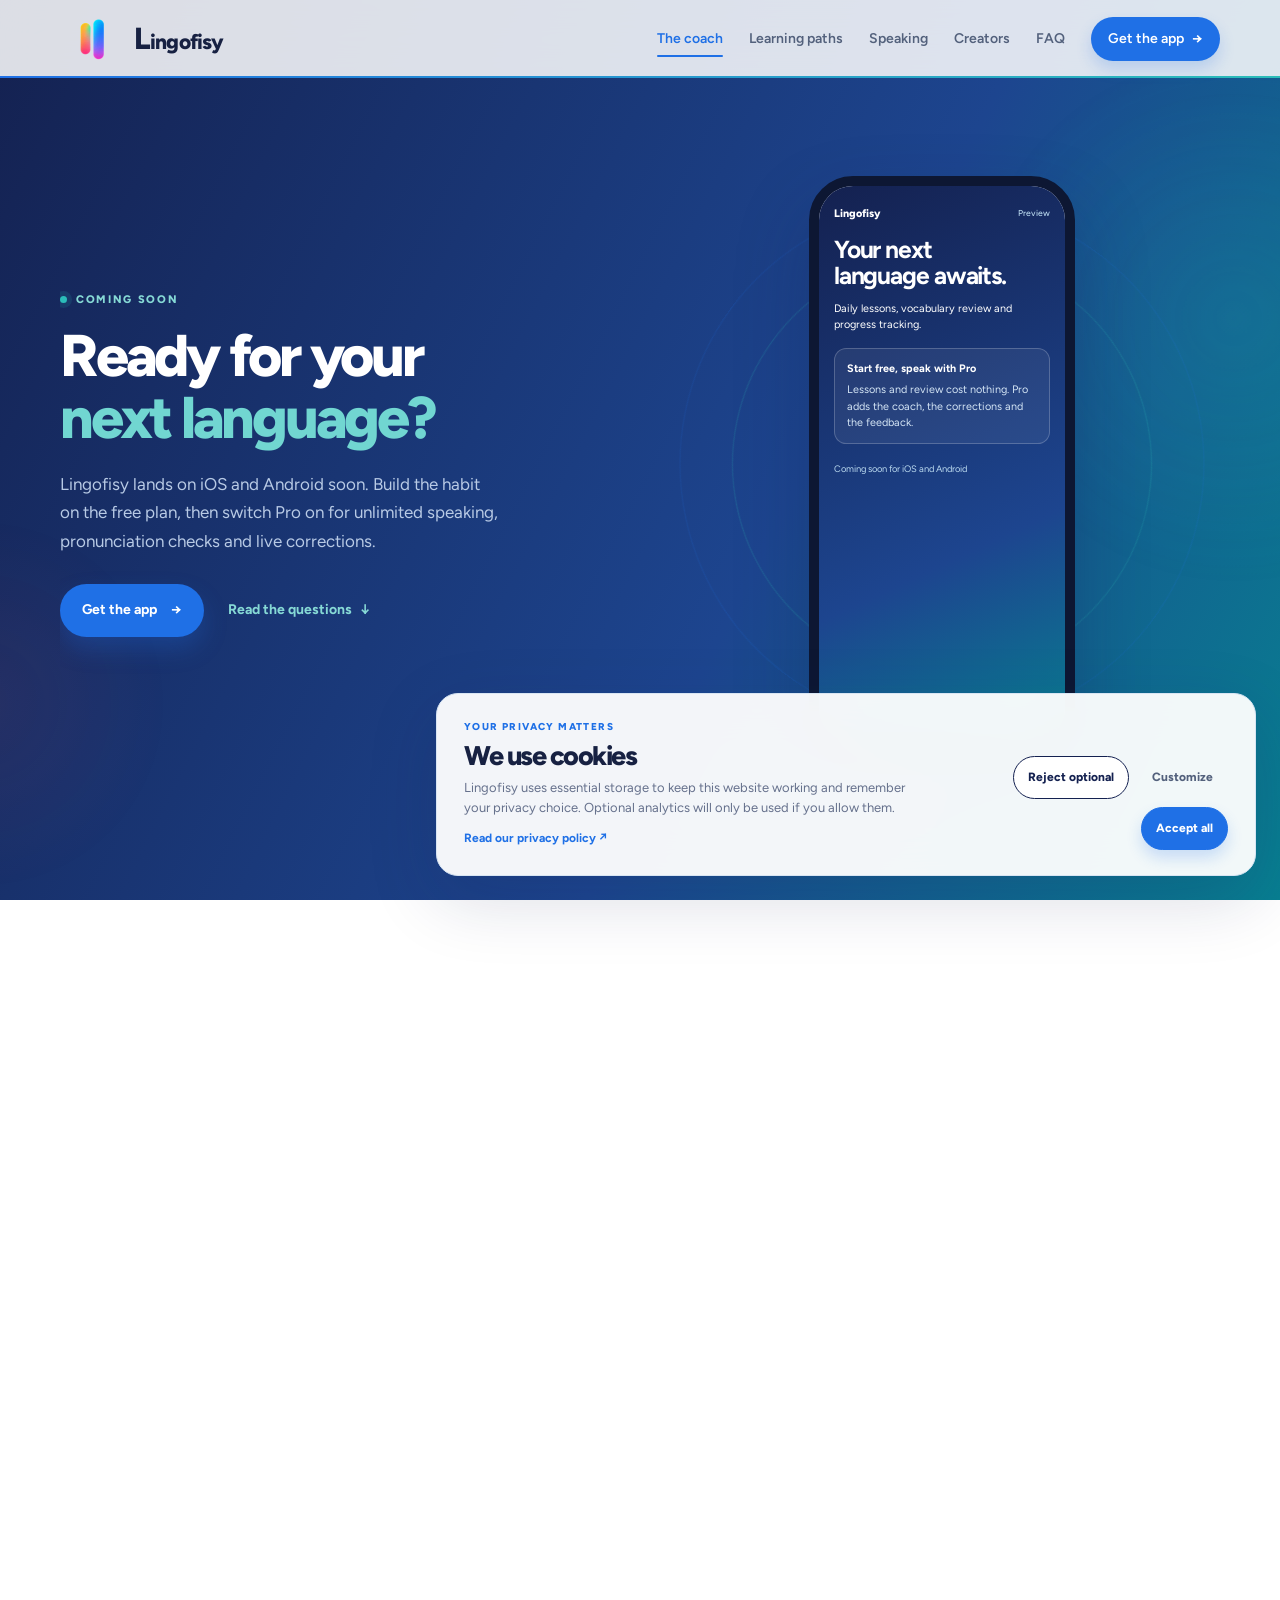
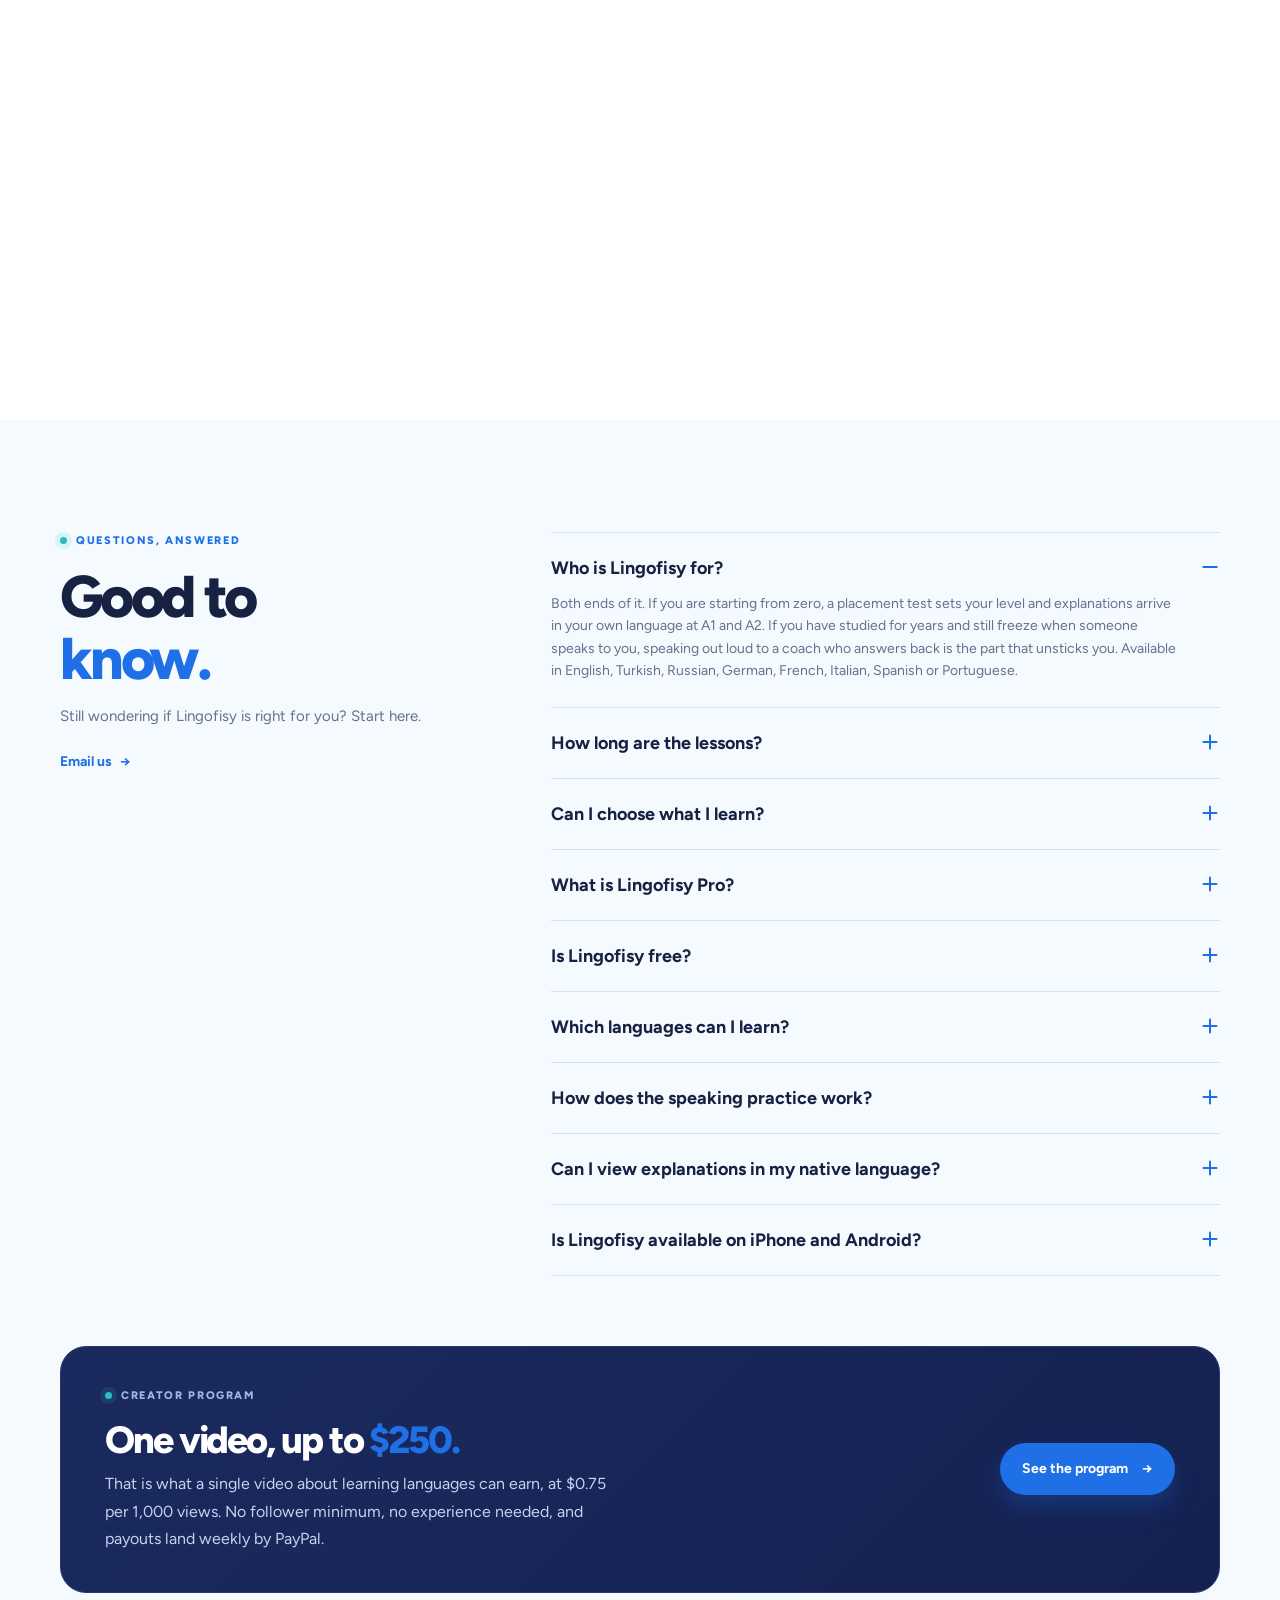
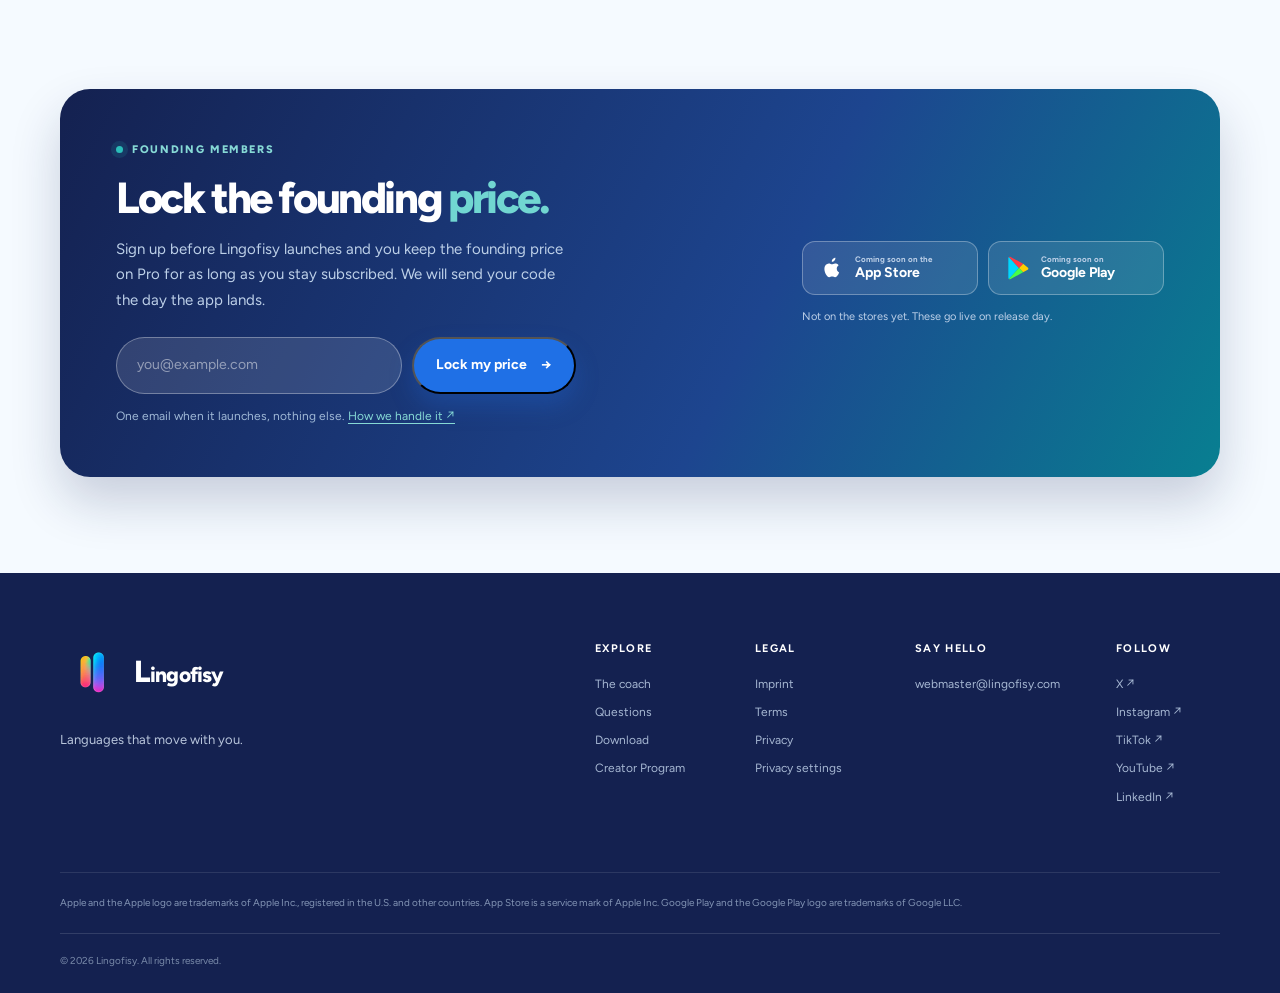
==== commit 29251cec: "improvements" ====
--- a/index.html
+++ b/index.html
@@ -2,7 +2,7 @@
 <html lang="en">
 <head>
   <meta charset="UTF-8"><meta name="viewport" content="width=device-width, initial-scale=1">
-  <meta name="description" content="Learn English, Turkish, Russian, German, French, Italian, Spanish or Portuguese with Daily courses. A1/A2 translations in your selected native language. AI speaking is Pro-only. Coming soon for iOS and Android.">
+  <meta name="description" content="Most apps teach you to tap. Lingofisy teaches you to talk. Eight languages, ten-minute lessons, and an AI coach that listens to you speak.">
     <link rel="icon" href="/favicon.ico" sizes="any">
   <link rel="icon" type="image/png" sizes="32x32" href="/assets/favicon-32.png">
   <link rel="icon" type="image/png" sizes="192x192" href="/assets/favicon-192.png">
@@ -14,41 +14,41 @@
   <meta property="og:locale" content="en_US">
   <meta property="og:url" content="https://lingofisy.com/">
   <meta property="og:title" content="Lingofisy, learn languages with Fisy">
-  <meta property="og:description" content="Learn English, Turkish, Russian, German, French, Italian, Spanish or Portuguese with Daily courses. A1/A2 translations in your selected native language. AI speaking is Pro-only. Coming soon for iOS and Android.">
-  <meta property="og:image" content="https://lingofisy.com/assets/favicon-512.png">
-  <meta property="og:image:width" content="512">
-  <meta property="og:image:height" content="512">
-  <meta property="og:image:alt" content="Lingofisy logo">
+  <meta property="og:description" content="Most apps teach you to tap. Lingofisy teaches you to talk. Eight languages, ten-minute daily lessons, and an AI coach that listens to you speak and tells you what to fix. Coming soon to iOS and Android.">
+  <meta property="og:image" content="https://lingofisy.com/assets/og-cover.png">
+  <meta property="og:image:width" content="1200">
+  <meta property="og:image:height" content="630">
+  <meta property="og:image:alt" content="Lingofisy, learn languages with Fisy">
   <meta name="twitter:card" content="summary_large_image">
   <meta name="twitter:title" content="Lingofisy, learn languages with Fisy">
-  <meta name="twitter:description" content="Learn English, Turkish, Russian, German, French, Italian, Spanish or Portuguese with Daily courses. A1/A2 translations in your selected native language. AI speaking is Pro-only. Coming soon for iOS and Android.">
-  <meta name="twitter:image" content="https://lingofisy.com/assets/favicon-512.png">
+  <meta name="twitter:description" content="Most apps teach you to tap. Lingofisy teaches you to talk. Eight languages, ten-minute daily lessons, and an AI coach that listens to you speak and tells you what to fix. Coming soon to iOS and Android.">
+  <meta name="twitter:image" content="https://lingofisy.com/assets/og-cover.png">
   <meta name="theme-color" content="#142150"><title>Lingofisy, languages that move with you</title>
   <link rel="preload" href="assets/fonts/Figtree-Variable.woff2" as="font" type="font/woff2" crossorigin>
-  <link rel="stylesheet" href="styles.css?v=37"><script defer src="script.js?v=16"></script>
-  <script type="application/ld+json">{"@context":"https://schema.org","@graph":[{"@type":"Organization","@id":"https://lingofisy.com/#org","name":"Lingofisy","url":"https://lingofisy.com/","email":"webmaster@lingofisy.com","logo":{"@type":"ImageObject","url":"https://lingofisy.com/assets/favicon-512.png","width":512,"height":512},"founder":{"@type":"Person","name":"Rasul Mammadov"},"address":{"@type":"PostalAddress","streetAddress":"Clara-Mleinek-Str. 1","postalCode":"10557","addressLocality":"Berlin","addressCountry":"DE"},"sameAs":["https://x.com/lingofisy","https://www.instagram.com/lingofisy/","https://www.tiktok.com/@lingofisy","https://www.youtube.com/@lingofisy","https://www.linkedin.com/company/lingofisy"]},{"@type":"WebSite","@id":"https://lingofisy.com/#site","url":"https://lingofisy.com/","name":"Lingofisy","inLanguage":"en","publisher":{"@id":"https://lingofisy.com/#org"},"description":"Learn English, Turkish, Russian, German, French, Italian, Spanish or Portuguese with Daily courses. A1/A2 translations in your selected native language. AI speaking is Pro-only. Coming soon for iOS and Android."},{"@type":"MobileApplication","@id":"https://lingofisy.com/#app","name":"Lingofisy","applicationCategory":"EducationalApplication","applicationSubCategory":"Language Learning","operatingSystem":"iOS, Android","inLanguage":"en","url":"https://lingofisy.com/","author":{"@id":"https://lingofisy.com/#org"},"publisher":{"@id":"https://lingofisy.com/#org"},"screenshot":["https://lingofisy.com/assets/app/01-home.webp","https://lingofisy.com/assets/app/05-speaking.webp","https://lingofisy.com/assets/app/07-progress.webp"],"description":"Learn English, Turkish, Russian, German, French, Italian, Spanish or Portuguese with Daily courses. A1/A2 translations in your selected native language. AI speaking is Pro-only. Coming soon for iOS and Android.","featureList":["Daily English course","Daily Turkish course","Daily Russian course","Daily German course","Daily French course","Daily Italian course","Daily Spanish course","Daily Portuguese course","Short daily lessons","A1 and A2 explanation translations in the native language selected during onboarding","AI speaking practice exclusively with Lingofisy Pro; no free-plan speaking access","Spaced repetition vocabulary review","Streaks, XP and progress tracking"]},{"@type":"FAQPage","@id":"https://lingofisy.com/#faq","mainEntity":[{"@type":"Question","name":"Who is Lingofisy for?","acceptedAnswer":{"@type":"Answer","text":"Lingofisy is for people who want to build language skills for everyday life, travel and real conversations. At launch, you can learn English, Turkish, Russian, German, French, Italian, Spanish or Portuguese."}},{"@type":"Question","name":"How long are the lessons?","acceptedAnswer":{"@type":"Answer","text":"Most daily activities take around 5–10 focused minutes. AI speaking practice is available separately with Lingofisy Pro."}},{"@type":"Question","name":"Can I choose what I learn?","acceptedAnswer":{"@type":"Answer","text":"Yes. Choose Daily English, Daily Turkish, Daily Russian, Daily German, Daily French, Daily Italian, Daily Spanish or Daily Portuguese for everyday language learning. A placement experience helps set your starting point."}},{"@type":"Question","name":"What is Lingofisy Pro?","acceptedAnswer":{"@type":"Answer","text":"Lingofisy Pro is a paid subscription that includes unlimited AI speaking practice and personalized speaking feedback. AI speaking is exclusively a Pro feature."}},{"@type":"Question","name":"Is Lingofisy free?","acceptedAnswer":{"@type":"Answer","text":"Lingofisy has a free plan with lessons, vocabulary, grammar, quizzes, review and progress tracking. The free plan does not include AI speaking access or a free speaking allowance. AI speaking requires Lingofisy Pro. Subscriptions are billed through the App Store or Google Play and renew automatically until you cancel."}},{"@type":"Question","name":"Which languages can I learn at launch?","acceptedAnswer":{"@type":"Answer","text":"English, Turkish, Russian, German, French, Italian, Spanish and Portuguese. Each language has its own Daily course, such as Daily English or Daily German."}},{"@type":"Question","name":"How does the speaking practice work?","acceptedAnswer":{"@type":"Answer","text":"With Lingofisy Pro, you speak out loud and your AI coach responds with feedback to help you practise. AI speaking requires an active Pro subscription and is not included in the free plan."}},{"@type":"Question","name":"Can I view explanations in my native language?","acceptedAnswer":{"@type":"Answer","text":"Yes. At A1 and A2, you can view translations of explanations in the native language you select during onboarding."}},{"@type":"Question","name":"Is Lingofisy available on iPhone and Android?","acceptedAnswer":{"@type":"Answer","text":"Lingofisy is being built for both iOS and Android. The App Store and Google Play listings are not live yet, so the store buttons on this page are placeholders until launch."}}]}]}</script>
+  <link rel="stylesheet" href="styles.css?v=48"><script defer src="script.js?v=22"></script>
+  <script type="application/ld+json">{"@context":"https://schema.org","@graph":[{"@type":"Organization","@id":"https://lingofisy.com/#org","name":"Lingofisy","url":"https://lingofisy.com/","email":"webmaster@lingofisy.com","logo":{"@type":"ImageObject","url":"https://lingofisy.com/assets/favicon-512.png","width":512,"height":512},"founder":{"@type":"Person","name":"Rasul Mammadov"},"address":{"@type":"PostalAddress","streetAddress":"Clara-Mleinek-Str. 1","postalCode":"10557","addressLocality":"Berlin","addressCountry":"DE"},"sameAs":["https://x.com/lingofisy","https://www.instagram.com/lingofisy/","https://www.tiktok.com/@lingofisy","https://www.youtube.com/@lingofisy","https://www.linkedin.com/company/lingofisy"]},{"@type":"WebSite","@id":"https://lingofisy.com/#site","url":"https://lingofisy.com/","name":"Lingofisy","inLanguage":"en","publisher":{"@id":"https://lingofisy.com/#org"},"description":"Most apps teach you to tap. Lingofisy teaches you to talk. Eight languages, ten-minute daily lessons, and an AI coach that listens to you speak and tells you what to fix. Coming soon to iOS and Android."},{"@type":"MobileApplication","@id":"https://lingofisy.com/#app","name":"Lingofisy","applicationCategory":"EducationalApplication","applicationSubCategory":"Language Learning","operatingSystem":"iOS, Android","inLanguage":"en","url":"https://lingofisy.com/","author":{"@id":"https://lingofisy.com/#org"},"publisher":{"@id":"https://lingofisy.com/#org"},"screenshot":["https://lingofisy.com/assets/app/01-home.webp","https://lingofisy.com/assets/app/05-speaking.webp","https://lingofisy.com/assets/app/07-progress.webp"],"description":"Most apps teach you to tap. Lingofisy teaches you to talk. Eight languages, ten-minute daily lessons, and an AI coach that listens to you speak and tells you what to fix. Coming soon to iOS and Android.","featureList":["Daily English course","Daily Turkish course","Daily Russian course","Daily German course","Daily French course","Daily Italian course","Daily Spanish course","Daily Portuguese course","Short daily lessons","A1 and A2 explanation translations in the native language selected during onboarding","Unlimited AI speaking practice with Lingofisy Pro","Pronunciation checking during speaking practice","Live correction of spoken mistakes","Feedback on word choice, grammar and pace","Spaced repetition vocabulary review","Streaks, XP and progress tracking"]},{"@type":"FAQPage","@id":"https://lingofisy.com/#faq","mainEntity":[{"@type":"Question","name":"Who is Lingofisy for?","acceptedAnswer":{"@type":"Answer","text":"Both ends of it. If you are starting from zero, a placement test sets your level and explanations arrive in your own language at A1 and A2. If you have studied for years and still freeze when someone speaks to you, speaking out loud to a coach who answers back is the part that unsticks you. Available in English, Turkish, Russian, German, French, Italian, Spanish or Portuguese."}},{"@type":"Question","name":"How long are the lessons?","acceptedAnswer":{"@type":"Answer","text":"Most daily activities take around 5–10 focused minutes, short enough that you will still do it tomorrow."}},{"@type":"Question","name":"Can I choose what I learn?","acceptedAnswer":{"@type":"Answer","text":"Yes. Every language has its own Daily course built around everyday situations, and a short placement test sets your starting level so you do not begin from scratch if you do not need to."}},{"@type":"Question","name":"What is Lingofisy Pro?","acceptedAnswer":{"@type":"Answer","text":"Pro is where you stop studying a language and start speaking it. You get unlimited conversations with your AI coach, your pronunciation checked as you speak, your mistakes corrected rather than just marked wrong, and feedback on word choice, grammar and pace after every session. It is the part a flashcard cannot give you, and the part that decides whether you can hold a conversation when it counts."}},{"@type":"Question","name":"Is Lingofisy free?","acceptedAnswer":{"@type":"Answer","text":"Yes. The free plan gives you lessons, vocabulary, grammar, quizzes, review and progress tracking, everything you need to build the habit and get the words in. Lingofisy Pro adds the speaking half: unlimited conversations with your AI coach, pronunciation checks, live corrections and feedback on how you sound. Subscriptions are billed through the App Store or Google Play and renew automatically until you cancel."}},{"@type":"Question","name":"Which languages can I learn?","acceptedAnswer":{"@type":"Answer","text":"English, Turkish, Russian, German, French, Italian, Spanish and Portuguese. Each one has its own Daily course, such as Daily English or Daily German."}},{"@type":"Question","name":"How does the speaking practice work?","acceptedAnswer":{"@type":"Answer","text":"You talk, Fisy talks back, and your pronunciation is checked while you speak. Mistakes get corrected in the moment, and you get notes on word choice, grammar and pace when the session ends. No lesson to book, no partner to find, no one to be embarrassed in front of, and no cap on how many times you repeat a sentence until it sounds right. It needs an active Lingofisy Pro subscription."}},{"@type":"Question","name":"Can I view explanations in my native language?","acceptedAnswer":{"@type":"Answer","text":"Yes. At A1 and A2 you can read explanations translated into the native language you choose during onboarding."}},{"@type":"Question","name":"Is Lingofisy available on iPhone and Android?","acceptedAnswer":{"@type":"Answer","text":"Lingofisy is coming to both iOS and Android. The App Store and Google Play listings go live on release day."}}]}]}</script>
 </head>
 <body>
-<a class="skip-link" href="#faq">Skip to questions and download</a>
-<header class="site-header" data-header><div class="container nav-wrap"><a class="brand" href="#top"><img class="brand-image" src="assets/lingofisy-logo.webp" width="64" height="64" alt="Lingofisy logo"><span class="wordmark"><span class="wordmark-initial">L</span>ingofisy</span></a><button class="menu-toggle" aria-expanded="false" aria-controls="main-nav"><i></i><i></i><i></i><span class="sr-only">Open menu</span></button><nav id="main-nav"><a href="#story" data-seek="0">The coach</a><a href="#story" data-seek="0.76">Learning paths</a><a href="#story" data-seek="0.47">Speaking</a><a href="affiliate/">Creators</a><a href="#faq">FAQ</a><a class="nav-cta" href="#get">Get the app <b>↗</b></a></nav></div></header>
+<a class="skip-link" href="#faq">Skip to questions</a>
+<header class="site-header" data-header><div class="container nav-wrap"><a class="brand" href="#top"><img class="brand-image" src="assets/lingofisy-logo.webp" width="64" height="64" alt="Lingofisy logo"><span class="wordmark"><span class="wordmark-initial">L</span>ingofisy</span></a><button class="menu-toggle" type="button" aria-expanded="false" aria-controls="main-nav" aria-label="Open menu"><i></i><i></i><i></i></button><nav id="main-nav" aria-label="Main"><a href="#story" data-seek="0.02" data-slot="0">The coach</a><a href="#story" data-seek="0.75" data-slot="2">Learning paths</a><a href="#story" data-seek="0.88" data-slot="4">Speaking</a><a href="affiliate/">Creators</a><a href="#faq">FAQ</a><a class="nav-cta" href="#get">Get the app <b>→</b></a></nav></div></header>
 <main id="top">
 <div class="story" id="story">
 <div class="stage">
 <div class="bg b1"></div><div class="bg b2"></div><div class="bg b3"></div><div class="bg b4"></div>
 <div class="glow glow-a"></div><div class="glow glow-b"></div>
 <div class="stage-inner">
-<div class="copy"><div class="copy-strip"><section class="slot cs1"><p class="eyebrow"><span></span>Your personal language coach</p><h1>Learn languages with <em>Fisy.</em></h1><p class="stage-lead">Eight languages. Short daily lessons. Build confidence for everyday conversations, with AI speaking available exclusively in Lingofisy Pro.</p><div class="stores"><button type="button" data-store><b></b><span><small>Coming soon on the</small>App Store</span></button><button type="button" data-store><b>▶</b><span><small>Coming soon on</small>Google Play</span></button></div><small class="store-note">App store links will be added at launch.</small><div class="trust-row"><div class="avatar-stack"><i><img src="assets/avatars/face-52.webp" width="96" height="96" alt="Lingofisy coach" decoding="async"></i><i><img src="assets/avatars/face-44.webp" width="96" height="96" alt="" decoding="async"></i><i><img src="assets/avatars/face-47.webp" width="96" height="96" alt="" decoding="async"></i></div><p><strong>Learn. Speak. Improve.</strong><br>Daily learning, at your pace.</p></div></section><section class="slot cs2"><p class="eyebrow"><span></span>Inside the app</p><h2>Take a look <em>inside.</em></h2><p class="stage-lead">Short lessons, vocabulary review and progress tracking. AI speaking practice requires Lingofisy Pro.</p></section><section class="slot cs3"><p class="eyebrow"><span></span>Eight languages at launch</p><h2>Make it <em>daily.</em></h2><p class="stage-lead">English, Turkish, Russian, German, French, Italian, Spanish and Portuguese. Choose Daily English, Daily Turkish or the Daily course for your chosen language.</p><p class="badge">Everyday language · Daily courses</p></section><section class="slot cs4"><p class="eyebrow"><span></span>A little help to get started</p><h2>Understand in<br><em>your language.</em></h2><p class="stage-lead">At A1 and A2, view translations of explanations in the native language you select during onboarding.</p><p class="badge">A1 &amp; A2 · Native-language translations</p></section><section class="slot cs5"><p class="eyebrow"><span></span>Exclusively in Lingofisy Pro</p><h2>Your next<br><em>conversation.</em></h2><p class="stage-lead">Talk with your AI coach and practise saying it your way. AI speaking requires Pro; the free plan includes no AI speaking access.</p><p class="badge">AI speaking · Pro only</p></section><section class="slot cs6"><p class="eyebrow"><span></span>Your next conversation</p><h2>Ready for your<br><em>next language?</em></h2><p class="stage-lead">Coming soon for iOS and Android. Start with Daily lessons and add AI speaking with Lingofisy Pro.</p><div class="hero-actions"><a class="button primary" href="#get">Get the app <b>→</b></a><a class="text-link" href="#faq">Read the questions <b>↓</b></a></div></section></div></div>
-<div class="world"><div class="rig"><div class="orbit orbit-a"></div><div class="orbit orbit-b"></div><div class="device"><div class="viewport"><div class="shot-strip"><img class="shot sh1" src="assets/app/01-home.webp" width="390" height="844" fetchpriority="high" decoding="async" alt="Lingofisy home screen showing the daily streak, XP and today’s lesson"><img class="shot sh2" src="assets/app/02-placement.webp" width="390" height="844" loading="lazy" decoding="async" alt="Placement question asking how to complete a sentence"><img class="shot sh3" src="assets/app/03-lesson-vocabulary.webp" width="390" height="844" loading="lazy" decoding="async" alt="A vocabulary lesson in progress"><img class="shot sh4" src="assets/app/04-lesson-game.webp" width="390" height="844" loading="lazy" decoding="async" alt="Building a sentence by dragging words into a reply"><div class="shot sh5 speaking-preview"><img src="assets/app/05-speaking.webp" width="390" height="844" loading="lazy" decoding="async" alt="Speaking practice with Fisy listening and a live waveform"><span class="speaking-label">AI speaking · Pro only</span></div><img class="shot sh6" src="assets/app/06-review.webp" width="390" height="844" loading="lazy" decoding="async" alt="Daily review bringing back saved words"><img class="shot sh7" src="assets/app/07-progress.webp" width="390" height="844" loading="lazy" decoding="async" alt="Progress overview with lessons, accuracy and speaking sessions"><div class="shot sh8 product-screen "><p class="screen-brand">Lingofisy <span>Preview</span></p><h3>Your Daily<br>course.</h3><p>Everyday language, one lesson at a time.</p><ul class="screen-languages"><li><span class="language-flag" aria-hidden="true">🇬🇧</span>Daily English</li><li><span class="language-flag" aria-hidden="true">🇹🇷</span>Daily Turkish</li><li><span class="language-flag" aria-hidden="true">🇷🇺</span>Daily Russian</li><li><span class="language-flag" aria-hidden="true">🇩🇪</span>Daily German</li><li><span class="language-flag" aria-hidden="true">🇫🇷</span>Daily French</li><li><span class="language-flag" aria-hidden="true">🇮🇹</span>Daily Italian</li><li><span class="language-flag" aria-hidden="true">🇪🇸</span>Daily Spanish</li><li><span class="language-flag" aria-hidden="true">🇵🇹</span>Daily Portuguese</li></ul><p class="screen-note">Eight languages at launch</p></div><div class="shot sh9 product-screen "><p class="screen-brand">Lingofisy <span>Preview</span></p><span class="screen-pill">A1 &amp; A2</span><h3>A familiar<br>explanation.</h3><div class="screen-panel"><strong>Your native language</strong><p>Choose it during onboarding.</p></div><div class="screen-panel"><strong>Translations of explanations</strong><p>View them in your selected native language at A1 and A2.</p></div><p class="screen-note">Support for your first steps</p></div><div class="shot sh10 product-screen screen-pro"><p class="screen-brand">Lingofisy <span>Preview</span></p><span class="screen-pill">Lingofisy Pro</span><h3>Say it with<br>confidence.</h3><div class="screen-panel"><strong>AI speaking practice</strong><p>Practise conversations with your AI coach and get personalized feedback.</p></div><div class="screen-panel"><strong>Pro only</strong><p>The free plan does not include AI speaking access or a free speaking allowance.</p></div><p class="screen-note">Paid subscription required</p></div><div class="shot sh11 product-screen screen-pro"><p class="screen-brand">Lingofisy <span>Preview</span></p><h3>Your next<br>language awaits.</h3><p>Daily lessons, vocabulary review and progress tracking.</p><div class="screen-panel"><strong>Start with the free plan</strong><p>Add AI speaking with Lingofisy Pro.</p></div><p class="screen-note">Coming soon for iOS and Android</p></div></div></div></div></div></div>
+<div class="copy"><div class="copy-strip"><section class="slot cs1"><p class="eyebrow"><span></span>Your personal language coach</p><h1>Learn languages with <em>Fisy.</em></h1><p class="stage-lead">Most apps teach you to tap. Fisy teaches you to talk. Eight languages, ten minutes a day, and a coach who listens, whether it is your first word or your thousandth.</p><div class="stores"><button type="button" data-store><b><svg viewBox="0 0 24 24" width="26" height="26" aria-hidden="true" focusable="false"><path fill="currentColor" d="M16.37 12.78c.02 2.5 2.19 3.33 2.21 3.34-.02.06-.35 1.2-1.15 2.37-.69 1.02-1.41 2.03-2.55 2.05-1.11.02-1.47-.66-2.75-.66-1.28 0-1.68.64-2.73.68-1.09.04-1.93-1.1-2.63-2.11-1.43-2.08-2.53-5.87-1.06-8.43.73-1.27 2.04-2.08 3.46-2.1 1.08-.02 2.09.72 2.75.72.66 0 1.89-.89 3.19-.76.54.02 2.06.22 3.04 1.65-.08.05-1.81 1.06-1.78 3.25M14.3 5.1c.58-.7.97-1.67.86-2.64-.84.03-1.85.56-2.45 1.26-.53.62-1 1.61-.87 2.56.93.07 1.88-.48 2.46-1.18"/></svg></b><span><small>Coming soon on the</small>App Store</span></button><button type="button" data-store><b><svg viewBox="0 0 24 24" width="26" height="26" aria-hidden="true" focusable="false"><path fill="#00D7FE" d="M3.6 1.84a1.6 1.6 0 0 0-.52 1.2v17.92c0 .49.19.92.52 1.2l9.3-10.16z"/><path fill="#FFCE00" d="M16.7 8.05 12.9 12l3.8 3.95 4.26-2.4c.86-.49.86-1.61 0-2.1z"/><path fill="#FF3A44" d="M16.7 8.05 12.9 12 3.6 1.84c.4-.34 1-.4 1.6-.06z"/><path fill="#48FF48" d="M16.7 15.95 12.9 12l-9.3 10.16c.4.34 1 .4 1.6.06z"/></svg></b><span><small>Coming soon on</small>Google Play</span></button></div><p class="store-note" data-store-note role="status">Not on the stores yet. <a href="#get">Lock the founding price &#8594;</a></p><div class="trust-row"><div class="avatar-stack" aria-hidden="true"><i><img src="assets/avatars/face-52.webp" width="96" height="96" alt="" decoding="async"></i><i><img src="assets/avatars/face-44.webp" width="96" height="96" alt="" decoding="async"></i><i><img src="assets/avatars/face-47.webp" width="96" height="96" alt="" decoding="async"></i></div><p><strong>Ten minutes a day.</strong><br>That is the whole commitment.</p></div></section><section class="slot cs2"><p class="eyebrow"><span></span>Inside the app</p><h2>Take a look <em>inside.</em></h2><p class="stage-lead">Ten-minute lessons. Vocabulary that returns the day before you would have forgotten it. And a streak you will be annoyed to break.</p></section><section class="slot cs3"><p class="eyebrow"><span></span>Eight languages</p><h2>Make it <em>daily.</em></h2><p class="stage-lead">English, Turkish, Russian, German, French, Italian, Spanish and Portuguese. Each one has its own Daily course, built around the moments you actually hit: ordering, asking directions, small talk that does not stall.</p><p class="badge">A new lesson every day</p></section><section class="slot cs4"><p class="eyebrow"><span></span>Grammar in a language you know</p><h2>Understand in<br><em>your language.</em></h2><p class="stage-lead">Nothing stalls a beginner like grammar explained in the language they are still learning. At A1 and A2, read every explanation in your own.</p><p class="badge">A1 &amp; A2 · Native-language translations</p></section><section class="slot cs5"><p class="eyebrow"><span></span>Exclusively in Lingofisy Pro</p><h2>Your next<br><em>conversation.</em></h2><p class="stage-lead">Reading a language is not speaking it. Pro puts a coach in your pocket who listens, answers back, and fixes you as you go.</p><ul class="perk-list"><li>Unlimited conversations with your AI coach</li><li>Pronunciation checked as you speak</li><li>Mistakes corrected, not just marked wrong</li><li>Feedback on word choice, grammar and pace</li></ul></section><section class="slot cs6"><p class="eyebrow"><span></span>Coming soon</p><h2>Ready for your<br><em>next language?</em></h2><p class="stage-lead">Lingofisy lands on iOS and Android soon. Build the habit on the free plan, then switch Pro on for unlimited speaking, pronunciation checks and live corrections.</p><div class="hero-actions"><a class="button primary" href="#get">Get the app <b>→</b></a><a class="text-link" href="#faq">Read the questions <b>↓</b></a></div></section></div></div>
+<div class="world"><div class="rig"><div class="orbit orbit-a"></div><div class="orbit orbit-b"></div><div class="device"><div class="viewport"><div class="shot-strip"><img class="shot sh1" src="assets/app/01-home.webp" width="390" height="844" fetchpriority="high" decoding="async" alt="Lingofisy home screen showing the daily streak, XP and today’s lesson"><img class="shot sh2" src="assets/app/02-placement.webp" width="390" height="844" loading="lazy" decoding="async" alt="Placement question asking how to complete a sentence"><img class="shot sh3" src="assets/app/03-lesson-vocabulary.webp" width="390" height="844" loading="lazy" decoding="async" alt="A vocabulary lesson in progress"><img class="shot sh4" src="assets/app/04-lesson-game.webp" width="390" height="844" loading="lazy" decoding="async" alt="Building a sentence by dragging words into a reply"><img class="shot sh5" src="assets/app/05-speaking.webp" width="390" height="844" loading="lazy" decoding="async" alt="Speaking practice with Fisy listening and a live waveform"><img class="shot sh6" src="assets/app/06-review.webp" width="390" height="844" loading="lazy" decoding="async" alt="Daily review bringing back saved words"><img class="shot sh7" src="assets/app/07-progress.webp" width="390" height="844" loading="lazy" decoding="async" alt="Progress overview with lessons, accuracy and speaking sessions"><div class="shot sh8 product-screen"><p class="screen-brand">Lingofisy <span>Preview</span></p><h3>Your Daily<br>course.</h3><p>Everyday language, one lesson at a time.</p><ul class="screen-languages"><li><span class="language-flag" aria-hidden="true">🇬🇧</span>Daily English</li><li><span class="language-flag" aria-hidden="true">🇹🇷</span>Daily Turkish</li><li><span class="language-flag" aria-hidden="true">🇷🇺</span>Daily Russian</li><li><span class="language-flag" aria-hidden="true">🇩🇪</span>Daily German</li><li><span class="language-flag" aria-hidden="true">🇫🇷</span>Daily French</li><li><span class="language-flag" aria-hidden="true">🇮🇹</span>Daily Italian</li><li><span class="language-flag" aria-hidden="true">🇪🇸</span>Daily Spanish</li><li><span class="language-flag" aria-hidden="true">🇵🇹</span>Daily Portuguese</li></ul><p class="screen-note">Eight languages, eight Daily courses</p></div><div class="shot sh9 product-screen"><p class="screen-brand">Lingofisy <span>Preview</span></p><span class="screen-pill">A1 &amp; A2</span><h3>A familiar<br>explanation.</h3><div class="screen-panel"><strong>Your native language</strong><p>Choose it during onboarding.</p></div><div class="screen-panel"><strong>Translations of explanations</strong><p>View them in your selected native language at A1 and A2.</p></div><p class="screen-note">Support for your first steps</p></div><div class="shot sh10 product-screen screen-pro"><p class="screen-brand">Lingofisy <span>Preview</span></p><span class="screen-pill">Lingofisy Pro</span><h3>Say it with<br>confidence.</h3><ul class="screen-features"><li><span aria-hidden="true">✓</span>Unlimited AI speaking</li><li><span aria-hidden="true">✓</span>Real conversations, not drills</li><li><span aria-hidden="true">✓</span>Pronunciation checked</li><li><span aria-hidden="true">✓</span>Mistakes corrected live</li><li><span aria-hidden="true">✓</span>Word choice and grammar notes</li><li><span aria-hidden="true">✓</span>Pace and fluency feedback</li></ul><p class="screen-note">One subscription, all of it</p></div><div class="shot sh11 product-screen screen-pro"><p class="screen-brand">Lingofisy <span>Preview</span></p><h3>Your next<br>language awaits.</h3><p>Daily lessons, vocabulary review and progress tracking.</p><div class="screen-panel"><strong>Start free, speak with Pro</strong><p>Lessons and review cost nothing. Pro adds the coach, the corrections and the feedback.</p></div><p class="screen-note">Coming soon for iOS and Android</p></div></div></div></div></div></div>
 </div>
-<img class="fisy" aria-hidden="true" src="assets/avatars/fisy-47.webp" width="447" height="558" fetchpriority="high" decoding="async" alt="Fisy, your Lingofisy language coach">
+<img class="fisy" aria-hidden="true" src="assets/avatars/fisy-47.webp" width="447" height="558" fetchpriority="high" decoding="async" alt="">
 <div class="bubble bubble-a" aria-hidden="true">Nice work! <b>✦</b></div>
 <div class="bubble bubble-b" aria-hidden="true">Say it with confidence.</div>
-<div class="float-card float-left" aria-hidden="true"><span>◒</span><div><strong>Speak with Pro</strong><small>AI speaking · Pro only</small></div></div>
+<div class="float-card float-left" aria-hidden="true"><span>◒</span><div><strong>Speaking practice</strong><small>With your AI coach</small></div></div>
 <div class="float-card float-right" aria-hidden="true"><span>★</span><div><strong>+25 XP</strong><small>Lesson complete</small></div></div>
 <div class="stage-cta"><a class="button primary" href="#get">Get the app <b>→</b></a><a class="text-link" href="#faq">Skip to questions <b>↓</b></a></div>
 </div></div>
-<section class="outro" id="faq"><div class="container faq-inner"><div class="faq-head"><p class="eyebrow"><span></span>Questions, answered</p><h2>Good to<br><em>know.</em></h2><p class="stage-lead">Still wondering if Lingofisy is right for you? Here are the things people ask first.</p><a class="text-link" href="mailto:webmaster@lingofisy.com">Ask us anything ↗</a></div><div class="faq-list"><details open><summary>Who is Lingofisy for?<b>+</b></summary><p>Lingofisy is for people who want to build language skills for everyday life, travel and real conversations. At launch, you can learn English, Turkish, Russian, German, French, Italian, Spanish or Portuguese.</p></details><details><summary>How long are the lessons?<b>+</b></summary><p>Most daily activities take around 5–10 focused minutes. AI speaking practice is available separately with Lingofisy Pro.</p></details><details><summary>Can I choose what I learn?<b>+</b></summary><p>Yes. Choose Daily English, Daily Turkish, Daily Russian, Daily German, Daily French, Daily Italian, Daily Spanish or Daily Portuguese for everyday language learning. A placement experience helps set your starting point.</p></details><details><summary>What is Lingofisy Pro?<b>+</b></summary><p>Lingofisy Pro is a paid subscription that includes unlimited AI speaking practice and personalized speaking feedback. AI speaking is exclusively a Pro feature.</p></details><details><summary>Is Lingofisy free?<b>+</b></summary><p>Lingofisy has a free plan with lessons, vocabulary, grammar, quizzes, review and progress tracking. The free plan does not include AI speaking access or a free speaking allowance. AI speaking requires Lingofisy Pro. Subscriptions are billed through the App Store or Google Play and renew automatically until you cancel.</p></details><details><summary>Which languages can I learn at launch?<b>+</b></summary><p>English, Turkish, Russian, German, French, Italian, Spanish and Portuguese. Each language has its own Daily course, such as Daily English or Daily German.</p></details><details><summary>How does the speaking practice work?<b>+</b></summary><p>With Lingofisy Pro, you speak out loud and your AI coach responds with feedback to help you practise. AI speaking requires an active Pro subscription and is not included in the free plan.</p></details><details><summary>Can I view explanations in my native language?<b>+</b></summary><p>Yes. At A1 and A2, you can view translations of explanations in the native language you select during onboarding.</p></details><details><summary>Is Lingofisy available on iPhone and Android?<b>+</b></summary><p>Lingofisy is being built for both iOS and Android. The App Store and Google Play listings are not live yet, so the store buttons on this page are placeholders until launch.</p></details></div></div><div class="container aff-band"><div><p class="eyebrow"><span></span>Creator Program</p><h2>Make videos, <em>get paid.</em></h2><p class="stage-lead">Earn $0.75 for every 1,000 views on videos about learning languages. No follower minimum, and payouts land weekly by PayPal.</p></div><a class="button primary" href="affiliate/">See the programme <b>→</b></a></div><div class="container get-strip" id="get"><div><p class="eyebrow"><span></span>Ready when you are</p><h2>Make a language <em>yours.</em></h2></div><div class="stores"><button type="button" data-store><b></b><span><small>Coming soon on the</small>App Store</span></button><button type="button" data-store><b>▶</b><span><small>Coming soon on</small>Google Play</span></button></div></div></section>
+<section class="outro" id="faq"><div class="container faq-inner"><div class="faq-head"><p class="eyebrow"><span></span>Questions, answered</p><h2>Good to<br><em>know.</em></h2><p class="stage-lead">Still wondering if Lingofisy is right for you? Start here.</p><a class="text-link" href="mailto:webmaster@lingofisy.com">Email us <b>→</b></a></div><div class="faq-list"><details open><summary>Who is Lingofisy for?<b>+</b></summary><p>Both ends of it. If you are starting from zero, a placement test sets your level and explanations arrive in your own language at A1 and A2. If you have studied for years and still freeze when someone speaks to you, speaking out loud to a coach who answers back is the part that unsticks you. Available in English, Turkish, Russian, German, French, Italian, Spanish or Portuguese.</p></details><details><summary>How long are the lessons?<b>+</b></summary><p>Most daily activities take around 5–10 focused minutes, short enough that you will still do it tomorrow.</p></details><details><summary>Can I choose what I learn?<b>+</b></summary><p>Yes. Every language has its own Daily course built around everyday situations, and a short placement test sets your starting level so you do not begin from scratch if you do not need to.</p></details><details><summary>What is Lingofisy Pro?<b>+</b></summary><p>Pro is where you stop studying a language and start speaking it. You get unlimited conversations with your AI coach, your pronunciation checked as you speak, your mistakes corrected rather than just marked wrong, and feedback on word choice, grammar and pace after every session. It is the part a flashcard cannot give you, and the part that decides whether you can hold a conversation when it counts.</p></details><details><summary>Is Lingofisy free?<b>+</b></summary><p>Yes. The free plan gives you lessons, vocabulary, grammar, quizzes, review and progress tracking, everything you need to build the habit and get the words in. Lingofisy Pro adds the speaking half: unlimited conversations with your AI coach, pronunciation checks, live corrections and feedback on how you sound. Subscriptions are billed through the App Store or Google Play and renew automatically until you cancel.</p></details><details><summary>Which languages can I learn?<b>+</b></summary><p>English, Turkish, Russian, German, French, Italian, Spanish and Portuguese. Each one has its own Daily course, such as Daily English or Daily German.</p></details><details><summary>How does the speaking practice work?<b>+</b></summary><p>You talk, Fisy talks back, and your pronunciation is checked while you speak. Mistakes get corrected in the moment, and you get notes on word choice, grammar and pace when the session ends. No lesson to book, no partner to find, no one to be embarrassed in front of, and no cap on how many times you repeat a sentence until it sounds right. It needs an active Lingofisy Pro subscription.</p></details><details><summary>Can I view explanations in my native language?<b>+</b></summary><p>Yes. At A1 and A2 you can read explanations translated into the native language you choose during onboarding.</p></details><details><summary>Is Lingofisy available on iPhone and Android?<b>+</b></summary><p>Lingofisy is coming to both iOS and Android. The App Store and Google Play listings go live on release day.</p></details></div></div><div class="container aff-band"><div><p class="eyebrow"><span></span>Creator Program</p><h2>One video, up to <em>$250.</em></h2><p class="stage-lead">That is what a single video about learning languages can earn, at $0.75 per 1,000 views. No follower minimum, no experience needed, and payouts land weekly by PayPal.</p></div><a class="button primary" href="affiliate/">See the program <b>→</b></a></div><div class="container get-strip" id="get"><div><p class="eyebrow"><span></span>Founding members</p><h2>Lock the founding <em>price.</em></h2><p class="stage-lead">Sign up before Lingofisy launches and you keep the founding price on Pro for as long as you stay subscribed. We will send your code the day the app lands.</p><form class="signup" data-signup novalidate><label class="sr-only" for="signup-email">Email address</label><input id="signup-email" type="email" name="email" required autocomplete="email" placeholder="you@example.com" spellcheck="false" enterkeyhint="go"><button class="button primary" type="submit">Lock my price <b>&#8594;</b></button></form><p class="signup-note" data-signup-note role="status">One email when it launches, nothing else. <a href="legal/privacy.html">How we handle it &#8599;</a></p></div><div><div class="stores"><button type="button" data-store><b><svg viewBox="0 0 24 24" width="26" height="26" aria-hidden="true" focusable="false"><path fill="currentColor" d="M16.37 12.78c.02 2.5 2.19 3.33 2.21 3.34-.02.06-.35 1.2-1.15 2.37-.69 1.02-1.41 2.03-2.55 2.05-1.11.02-1.47-.66-2.75-.66-1.28 0-1.68.64-2.73.68-1.09.04-1.93-1.1-2.63-2.11-1.43-2.08-2.53-5.87-1.06-8.43.73-1.27 2.04-2.08 3.46-2.1 1.08-.02 2.09.72 2.75.72.66 0 1.89-.89 3.19-.76.54.02 2.06.22 3.04 1.65-.08.05-1.81 1.06-1.78 3.25M14.3 5.1c.58-.7.97-1.67.86-2.64-.84.03-1.85.56-2.45 1.26-.53.62-1 1.61-.87 2.56.93.07 1.88-.48 2.46-1.18"/></svg></b><span><small>Coming soon on the</small>App Store</span></button><button type="button" data-store><b><svg viewBox="0 0 24 24" width="26" height="26" aria-hidden="true" focusable="false"><path fill="#00D7FE" d="M3.6 1.84a1.6 1.6 0 0 0-.52 1.2v17.92c0 .49.19.92.52 1.2l9.3-10.16z"/><path fill="#FFCE00" d="M16.7 8.05 12.9 12l3.8 3.95 4.26-2.4c.86-.49.86-1.61 0-2.1z"/><path fill="#FF3A44" d="M16.7 8.05 12.9 12 3.6 1.84c.4-.34 1-.4 1.6-.06z"/><path fill="#48FF48" d="M16.7 15.95 12.9 12l-9.3 10.16c.4.34 1 .4 1.6.06z"/></svg></b><span><small>Coming soon on</small>Google Play</span></button></div><p class="store-note" data-store-note role="status">Not on the stores yet. These go live on release day.</p></div></div></section>
 
 </main>
-<footer><div class="container footer-main"><div><a class="brand brand-light" href="#top"><img class="brand-image" src="assets/lingofisy-logo.webp" width="64" height="64" alt="Lingofisy logo"><span class="wordmark"><span class="wordmark-initial">L</span>ingofisy</span></a><p>Languages that move with you.</p></div><div class="footer-links"><div><b>Explore</b><a href="#story">The coach</a><a href="#faq">Questions</a><a href="#get">Download</a><a href="affiliate/">Creator Program</a></div><div><b>Legal</b><a href="legal/imprint.html">Imprint</a><a href="legal/terms.html">Terms</a><a href="legal/privacy.html">Privacy</a></div><div><b>Say hello</b><a href="mailto:webmaster@lingofisy.com">webmaster@lingofisy.com</a></div><div><b>Follow</b><a href="https://x.com/lingofisy" target="_blank" rel="noopener">X ↗</a><a href="https://www.instagram.com/lingofisy/" target="_blank" rel="noopener">Instagram ↗</a><a href="https://www.tiktok.com/@lingofisy" target="_blank" rel="noopener">TikTok ↗</a><a href="https://www.youtube.com/@lingofisy" target="_blank" rel="noopener">YouTube ↗</a><a href="https://www.linkedin.com/company/lingofisy" target="_blank" rel="noopener">LinkedIn ↗</a></div></div></div><div class="container footer-note"><p>App screens shown are illustrative. Figures, streaks and progress values are examples, not performance claims. Course and feature previews are illustrative, not final app interfaces. AI speaking is exclusively a paid Lingofisy Pro feature; the free plan includes no AI speaking access.</p><p>Apple and the Apple logo are trademarks of Apple Inc., registered in the U.S. and other countries. App Store is a service mark of Apple Inc. Google Play and the Google Play logo are trademarks of Google LLC.</p></div><div class="container footer-bottom"><span>© <span data-year>2026</span> Lingofisy. All rights reserved.</span><span>Made for your next conversation.</span></div></footer>
+<footer><div class="container footer-main"><div><a class="brand brand-light" href="#top"><img class="brand-image" src="assets/lingofisy-logo.webp" width="64" height="64" alt="Lingofisy logo"><span class="wordmark"><span class="wordmark-initial">L</span>ingofisy</span></a><p>Languages that move with you.</p></div><div class="footer-links"><div><b>Explore</b><a href="#story">The coach</a><a href="#faq">Questions</a><a href="#get">Download</a><a href="affiliate/">Creator Program</a></div><div><b>Legal</b><a href="legal/imprint.html">Imprint</a><a href="legal/terms.html">Terms</a><a href="legal/privacy.html">Privacy</a><button class="footer-consent" type="button" data-consent-customize>Privacy settings</button></div><div><b>Say hello</b><a href="mailto:webmaster@lingofisy.com">webmaster@lingofisy.com</a></div><div><b>Follow</b><a href="https://x.com/lingofisy" target="_blank" rel="noopener">X ↗</a><a href="https://www.instagram.com/lingofisy/" target="_blank" rel="noopener">Instagram ↗</a><a href="https://www.tiktok.com/@lingofisy" target="_blank" rel="noopener">TikTok ↗</a><a href="https://www.youtube.com/@lingofisy" target="_blank" rel="noopener">YouTube ↗</a><a href="https://www.linkedin.com/company/lingofisy" target="_blank" rel="noopener">LinkedIn ↗</a></div></div></div><div class="container footer-note"><p>Apple and the Apple logo are trademarks of Apple Inc., registered in the U.S. and other countries. App Store is a service mark of Apple Inc. Google Play and the Google Play logo are trademarks of Google LLC.</p></div><div class="container footer-bottom"><span>© <span data-year>2026</span> Lingofisy. All rights reserved.</span></div></footer>
 <div class="consent-backdrop" data-consent-backdrop hidden></div><section class="consent-banner" data-consent-banner aria-label="Privacy choices" hidden><div class="consent-copy"><p class="consent-kicker">Your privacy matters</p><h2>We use cookies</h2><p>Lingofisy uses essential storage to keep this website working and remember your privacy choice. Optional analytics will only be used if you allow them.</p><a href="legal/privacy.html">Read our privacy policy ↗</a></div><div class="consent-actions"><button class="consent-button consent-button-quiet" type="button" data-consent-reject>Reject optional</button><button class="consent-button consent-button-ghost" type="button" data-consent-customize>Customize</button><button class="consent-button consent-button-primary" type="button" data-consent-accept>Accept all</button></div></section><section class="consent-modal" data-consent-modal role="dialog" aria-modal="true" aria-labelledby="consent-title" hidden><div class="consent-modal-head"><div><p class="consent-kicker">Privacy settings</p><h2 id="consent-title">Choose what you share</h2></div><button class="consent-close" type="button" data-consent-close aria-label="Close privacy settings">×</button></div><p class="consent-modal-intro">You can change your preferences at any time. Essential storage is always active because it is needed for the site to work.</p><div class="consent-option"><div><strong>Essential</strong><span>Required for basic site functionality and remembering your choice.</span></div><span class="consent-always">Always on</span></div><label class="consent-option consent-option-toggle"><div><strong>Analytics</strong><span>Helps us understand which pages are useful. Not currently active on Lingofisy.</span></div><input type="checkbox" data-consent-analytics><span class="consent-switch" aria-hidden="true"></span></label><div class="consent-modal-actions"><button class="consent-button consent-button-quiet" type="button" data-consent-reject>Reject optional</button><button class="consent-button consent-button-primary" type="button" data-consent-save>Save choices</button></div></section></body></html>
--- a/styles.css
+++ b/styles.css
@@ -6,16 +6,20 @@
   --text:#172142;--muted:#66718c;--canvas:#f5faff;--line:#dbe7f4;--white:#fff;
   /* t*t*(3-2*t) sampled every 10%: smoothstep as a CSS easing */
   --ease:linear(0,.028 10%,.104 20%,.216 30%,.352 40%,.5 50%,.648 60%,.784 70%,.896 80%,.972 90%,1);
-  --travel:725svh;
+  --travel:580svh;
 }
 *{box-sizing:border-box}
-html{scroll-behavior:smooth}
+/* scroll-behavior is deliberately NOT smooth: the pinned stage is ~6 viewports
+   tall, and animating that distance at a fixed rate strobed the whole camera
+   sequence on every nav click. script.js scrolls instead. */
+#top,#story,#faq,#get,#terms,#apply,:target{scroll-margin-top:96px}
 body{margin:0;color:var(--text);background:#fff;font:16px/1.6 Figtree,Arial,sans-serif;overflow-x:hidden}
 a{color:inherit;text-decoration:none}
 button{font:inherit}
 .container{width:min(1160px,calc(100% - 48px));margin:auto}
 .sr-only{position:absolute;width:1px;height:1px;overflow:hidden;clip:rect(0,0,0,0)}
 :focus-visible{outline:3px solid var(--blue);outline-offset:3px;border-radius:6px}
+[tabindex='-1']:focus,[tabindex='-1']:focus-visible{outline:none}
 .act-speak :focus-visible,.cs6 :focus-visible,.get-strip :focus-visible,footer :focus-visible{outline-color:#86d9d5}
 .skip-link{position:absolute;z-index:60;left:16px;top:-80px;padding:12px 18px;border-radius:0 0 12px 12px;color:#fff;background:var(--navy);font-size:14px;font-weight:700;transition:top .2s}
 .skip-link:focus{top:0}
@@ -27,7 +31,11 @@
 .eyebrow{display:flex;align-items:center;gap:9px;margin:0 0 16px;color:var(--blue);font-size:11px;text-transform:uppercase;letter-spacing:.15em;font-weight:800}
 .eyebrow>span{width:7px;height:7px;background:var(--teal);border-radius:99px;box-shadow:0 0 0 5px #2bbdb921}
 .stage-lead{max-width:440px;margin:0;color:var(--muted);font-size:17px;line-height:1.7}
-.badge{display:inline-block;margin:22px 0 0;padding:7px 14px;border:1px solid var(--line);border-radius:99px;color:var(--muted);font-size:11px;font-weight:700}
+.perk-list{display:grid;gap:9px;width:fit-content;margin:22px 0 0;padding:0;list-style:none}
+.perk-list li{display:flex;align-items:flex-start;gap:11px;color:var(--text);font-size:14px;font-weight:600;line-height:1.45}
+.perk-list li::before{content:'';flex:0 0 17px;width:17px;height:17px;margin-top:2px;border-radius:50%;background:var(--teal) url("data:image/svg+xml,%3Csvg xmlns='http://www.w3.org/2000/svg' viewBox='0 0 24 24'%3E%3Cpath fill='none' stroke='%23fff' stroke-width='3.4' stroke-linecap='round' stroke-linejoin='round' d='M5 12.6 10 17.5 19 7'/%3E%3C/svg%3E") center/11px no-repeat}
+.cs5 .perk-list li{color:var(--text)}
+.badge{display:inline-block;width:fit-content;margin:22px 0 0;padding:7px 14px;border:1px solid var(--line);border-radius:99px;color:var(--muted);font-size:11px;font-weight:700}
 
 .button{display:inline-flex;align-items:center;gap:14px;padding:15px 22px;border-radius:99px;font-size:14px;font-weight:700;transition:transform .2s}
 .button:hover{transform:translateY(-2px)}
@@ -37,10 +45,15 @@
 .stores{display:flex;gap:10px;margin-top:26px}
 .stores a,.stores button{cursor:pointer;text-align:left;font:inherit;display:flex;align-items:center;gap:10px;min-width:176px;padding:12px 16px;border:1px solid var(--line);border-radius:13px;color:var(--navy);background:#fff;box-shadow:0 10px 22px #14215014;transition:transform .2s,box-shadow .2s}
 .stores a:hover,.stores button:hover{transform:translateY(-2px);box-shadow:0 14px 26px #1421501f}
-.stores a>b,.stores button>b{font:28px -apple-system,BlinkMacSystemFont,"Segoe UI Symbol",Arial;line-height:1}
+.stores a>b,.stores button>b{display:inline-flex;flex:none;align-items:center;line-height:1}
+.stores b svg{display:block;width:26px;height:26px}
 .stores a span,.stores button span{font-size:14px;font-weight:700;line-height:1.25}
 .stores small{display:block;font-size:8px;color:var(--muted)}
-.store-note{display:block;margin-top:13px;color:var(--muted);font-size:10px}
+.store-note{display:block;margin:13px 0 0;color:var(--muted);font-size:11px;transition:color .3s,transform .3s}
+.store-note.is-flash{color:var(--blue);font-weight:700;transform:translateY(-2px)}
+.store-note a{color:var(--blue);font-weight:700;text-decoration:underline;text-underline-offset:3px}
+.get-strip .store-note{color:#bdd0e8}
+.get-strip .store-note.is-flash{color:#86d9d5}
 .trust-row{display:flex;align-items:center;gap:14px;margin-top:34px}
 .trust-row p{margin:0;color:var(--muted);font-size:12px;line-height:1.4}
 .trust-row strong{color:var(--text)}
@@ -60,11 +73,18 @@
 .wordmark{display:inline-flex;align-items:baseline;font:800 21px/1 Figtree,sans-serif;letter-spacing:-.04em}
 .wordmark-initial{font-size:1.45em;line-height:.8}
 .site-header nav{display:flex;align-items:center;gap:26px;color:#53617c;font-size:14px;font-weight:600}
+.site-header nav a{position:relative;transition:color .2s}
 .site-header nav a:hover{color:var(--blue)}
+.site-header nav a[aria-current]{color:var(--blue)}
+.site-header nav a[aria-current]:not(.nav-cta)::after{content:'';position:absolute;left:0;right:0;bottom:-7px;height:2px;border-radius:2px;background:currentColor}
+.site-header.on-dark nav a:hover,.site-header.on-dark nav a[aria-current]{color:#86d9d5}
 .nav-cta{color:#fff!important;background:var(--blue);padding:11px 17px;border-radius:99px;box-shadow:0 8px 16px #1f70e633}
 .nav-cta b{margin-left:5px}
-.menu-toggle{display:none;border:0;background:transparent;padding:8px}
-.menu-toggle i{display:block;width:24px;height:2px;margin:5px;background:var(--navy)}
+.menu-toggle{display:none;border:0;background:transparent;padding:8px;cursor:pointer}
+.menu-toggle i{display:block;width:24px;height:2px;margin:5px;border-radius:2px;background:var(--navy);transition:transform .28s var(--ease),opacity .2s}
+.menu-toggle.is-open i:nth-child(1){transform:translateY(7px) rotate(45deg)}
+.menu-toggle.is-open i:nth-child(2){opacity:0}
+.menu-toggle.is-open i:nth-child(3){transform:translateY(-7px) rotate(-45deg)}
 
 /* ===== the stage ===== */
 .story{position:relative;view-timeline-name:--story;view-timeline-axis:block}
@@ -93,7 +113,7 @@
 .viewport{position:relative;height:100%;overflow:hidden;border-radius:34px;background:#eef4fd}
 .device{--shot-ar:390/844}
 .shot-strip{display:block;height:1100%}
-.shot{display:block;width:100%;height:9.0909%;object-fit:cover;object-position:top center}
+.shot{display:block;width:100%;height:calc(100% / 11);object-fit:cover;object-position:top center}
 
 /* Illustrative launch previews replace the retired course captures. */
 .viewport{container-type:inline-size}
@@ -105,6 +125,10 @@
 .screen-languages{display:grid;grid-template-columns:1fr;gap:2.2cqw;list-style:none;margin:6cqw 0;padding:0}
 .screen-languages li{display:flex;align-items:center;gap:3cqw;padding:2.2cqw 4cqw;border:1px solid var(--line);border-radius:3cqw;background:white;font-weight:700}
 .language-flag{flex:0 0 1.4em;text-align:center;font-family:"Apple Color Emoji","Segoe UI Emoji","Noto Color Emoji",sans-serif;font-size:1.2em;line-height:1}
+.screen-features{display:grid;gap:2.2cqw;margin:6cqw 0;padding:0;list-style:none}
+.screen-features li{display:flex;align-items:center;gap:3cqw;padding:2.6cqw 4cqw;border:1px solid var(--line);border-radius:3cqw;background:#fff;font-weight:700}
+.screen-features li>span{display:grid;place-items:center;flex:0 0 5cqw;width:5cqw;height:5cqw;border-radius:50%;background:var(--teal);color:#fff;font-size:3.2cqw;line-height:1}
+.screen-pro .screen-features li{border-color:#ffffff33;background:#ffffff12;color:#fff}
 .screen-panel{margin-top:6cqw;padding:5cqw;border:1px solid var(--line);border-radius:5cqw;background:#ffffffc9}
 .screen-panel p{margin:2cqw 0 0;color:var(--muted)}
 .screen-pill{display:inline-block;padding:1.5cqw 3cqw;border-radius:99px;color:#087f80;background:#d2f3ed;font-weight:800}
@@ -113,9 +137,6 @@
 .screen-pro .screen-brand span,.screen-pro .screen-note{color:#b9d8ee}
 .screen-pro .screen-panel{background:#ffffff10;border-color:#ffffff35}
 .screen-pro .screen-panel p{color:#d4e5f5}
-.speaking-preview{position:relative;overflow:hidden}
-.speaking-preview img{display:block;width:100%;height:100%;object-fit:cover;object-position:top center}
-.speaking-label{position:absolute;top:4%;left:5%;right:5%;padding:2cqw 3cqw;border-radius:99px;color:white;background:var(--navy);text-align:center;font-size:4cqw;font-weight:800;box-shadow:0 3px 12px #14215033}
 
 .fisy{position:absolute;z-index:6;left:50%;bottom:0;width:auto;height:min(470px,56svh);opacity:0;object-fit:contain;object-position:bottom center;transform-origin:bottom center;transform:translateX(-50%);filter:drop-shadow(0 18px 18px #14215033);pointer-events:none}
 .bubble,.float-card{position:absolute;z-index:7;pointer-events:none}
@@ -138,13 +159,36 @@
 .faq-list details:first-child{border-top:1px solid #d5e1ef}
 .faq-list summary{display:flex;justify-content:space-between;gap:20px;cursor:pointer;list-style:none;font:700 18px Figtree}
 .faq-list summary::-webkit-details-marker{display:none}
-.faq-list summary b{color:var(--blue);font-size:23px;font-weight:400;transition:transform .2s}
-.faq-list details[open] summary b{transform:rotate(45deg)}
+.faq-list summary b{position:relative;flex:none;width:20px;height:20px;font-size:0;color:transparent}
+.faq-list summary b::before,.faq-list summary b::after{content:'';position:absolute;top:50%;left:50%;width:15px;height:2px;border-radius:2px;background:var(--blue);transform:translate(-50%,-50%)}
+.faq-list summary b::after{transform:translate(-50%,-50%) rotate(90deg);transition:transform .28s var(--ease)}
+.faq-list details[open] summary b::after{transform:translate(-50%,-50%) rotate(0deg)}
+.faq-list summary:hover{color:var(--blue)}
+@supports (interpolate-size:allow-keywords){
+  .faq-list details{interpolate-size:allow-keywords}
+  .faq-list details::details-content{block-size:0;overflow:hidden;transition:block-size .3s var(--ease),content-visibility .3s allow-discrete;content-visibility:hidden}
+  .faq-list details[open]::details-content{block-size:auto;content-visibility:visible}
+}
 .faq-list details p{max-width:650px;margin:14px 40px 0 0;color:var(--muted);font-size:14px}
 .get-strip{display:flex;align-items:center;justify-content:space-between;gap:40px;flex-wrap:wrap;margin-top:96px;padding:52px 56px;border-radius:30px;color:#fff;background:linear-gradient(117deg,#142150,#1d458f 60%,#087f91);box-shadow:0 25px 50px #14215033}
 .get-strip h2{margin:0;font-size:clamp(32px,3.4vw,46px)}
 .get-strip h2 em{color:#71d6d1}
 .get-strip .eyebrow{color:#86d9d5}
+.get-strip .stage-lead{margin-top:16px;max-width:460px;color:#bdd0e8;font-size:15px}
+.signup{display:flex;flex-wrap:wrap;gap:10px;max-width:460px;margin-top:24px}
+.signup input{flex:1 1 210px;min-width:0;padding:15px 20px;border:1px solid #ffffff52;border-radius:99px;color:#fff;background:#ffffff1f;font:inherit;font-size:14px;transition:border-color .2s,background .2s}
+.signup input::placeholder{color:#ffffff7a}
+.signup input:hover{background:#ffffff2b}
+.signup input:focus{outline:0;border-color:#86d9d5;background:#ffffff2b}
+.signup .button{flex:none}
+.signup-note{max-width:460px;margin:13px 0 0;color:#9fb8d6;font-size:12px;line-height:1.55}
+.signup-note a{color:#86d9d5;text-decoration:underline;text-underline-offset:3px}
+.signup-note.is-ok{color:#86d9d5;font-weight:700}
+.signup-note.is-err{color:#ffc4c9;font-weight:700}
+.signup.is-busy{opacity:.6;pointer-events:none}
+@media (max-width:540px){.signup .button{width:100%;justify-content:center}}
+.get-strip .stage-lead a{color:#86d9d5;font-weight:700;text-decoration:underline;text-underline-offset:3px}
+.get-strip>div:last-child{display:grid;justify-items:start}
 .get-strip .stores{margin:0}
 .get-strip .stores a,.get-strip .stores button{border-color:#ffffff4d;color:#fff;background:#ffffff1a;box-shadow:none}
 .get-strip .stores small{color:#bdd0e8}
@@ -156,16 +200,22 @@
 .footer-links{display:flex;flex-wrap:wrap;gap:56px}
 .footer-links>div{display:flex;flex-direction:column;gap:9px;min-width:104px;font-size:12px}
 .footer-links b{margin-bottom:8px;color:#fff;font-size:11px;text-transform:uppercase;letter-spacing:.12em}
-.footer-links a{color:#a6b7d2}
+.footer-links a{color:#a6b7d2;transition:color .2s}
+.footer-links a:hover{color:#fff}
+.footer-consent{padding:0;border:0;background:0;color:#a6b7d2;font:inherit;font-size:12px;text-align:left;cursor:pointer;transition:color .2s}
+.footer-consent:hover{color:#fff}
 .footer-note{padding-bottom:22px;border-top:1px solid #ffffff1a;padding-top:22px}
 .footer-note p{margin:0 0 8px;max-width:980px;color:#8294b4;font-size:10px;line-height:1.6}
 .footer-note p:last-child{margin-bottom:0}
 .footer-note a{color:#b9c6dc;text-decoration:underline;text-underline-offset:2px}
-.footer-bottom{display:flex;justify-content:space-between;padding-top:19px;border-top:1px solid #ffffff21;color:#7889a8;font-size:10px}
+.footer-bottom{display:flex;flex-wrap:wrap;gap:10px 24px;justify-content:space-between;padding-top:19px;border-top:1px solid #ffffff21;color:#7889a8;font-size:10px}
+.footer-legal{display:flex;flex-wrap:wrap;gap:16px}
+.footer-legal a{color:#7889a8;transition:color .2s}
+.footer-legal a:hover{color:#b9c6dc}
 /* ===== consent + legal (carried over unchanged) ===== */
-.consent-banner{position:fixed;z-index:50;right:24px;bottom:24px;display:flex;align-items:flex-end;gap:34px;width:min(820px,calc(100% - 48px));padding:25px 27px;border:1px solid #d8e5f3;border-radius:22px;color:var(--text);background:#fffffff2;box-shadow:0 22px 70px #14215029;backdrop-filter:blur(22px)}.consent-banner[hidden],.consent-modal[hidden],.consent-backdrop[hidden]{display:none}.consent-copy{max-width:470px}.consent-kicker{margin:0 0 7px;color:var(--blue);font-size:10px;letter-spacing:.14em;text-transform:uppercase;font-weight:800}.consent-banner h2,.consent-modal h2{margin:0 0 8px;font-size:27px}.consent-banner p:not(.consent-kicker),.consent-modal-intro{margin:0;color:var(--muted);font-size:13px;line-height:1.55}.consent-copy>a{display:inline-block;margin-top:11px;color:var(--blue);font-size:12px;font-weight:700}.consent-actions{display:flex;flex-wrap:wrap;justify-content:flex-end;gap:8px;min-width:275px}.consent-button{padding:11px 14px;border-radius:999px;cursor:pointer;font-size:12px;font-weight:750;white-space:nowrap}.consent-button-primary{border:1px solid var(--blue);color:#fff;background:var(--blue);box-shadow:0 8px 15px #1f70e633}.consent-button-outline{border:1px solid #b9cbe2;color:var(--navy);background:#fff}.consent-button-quiet{border:1px solid var(--navy);color:var(--navy);background:#fff}
+.consent-banner{position:fixed;z-index:50;right:24px;bottom:24px;display:flex;align-items:flex-end;gap:34px;width:min(820px,calc(100% - 48px));padding:25px 27px;border:1px solid #d8e5f3;border-radius:22px;color:var(--text);background:#fffffff2;box-shadow:0 22px 70px #14215029;backdrop-filter:blur(22px)}.consent-banner[hidden],.consent-modal[hidden],.consent-backdrop[hidden]{display:none}.consent-copy{max-width:470px}.consent-kicker{margin:0 0 7px;color:var(--blue);font-size:10px;letter-spacing:.14em;text-transform:uppercase;font-weight:800}.consent-banner h2,.consent-modal h2{margin:0 0 8px;font-size:27px}.consent-banner p:not(.consent-kicker),.consent-modal-intro{margin:0;color:var(--muted);font-size:13px;line-height:1.55}.consent-copy>a{display:inline-block;margin-top:11px;color:var(--blue);font-size:12px;font-weight:700}.consent-actions{display:flex;flex-wrap:wrap;justify-content:flex-end;gap:8px;min-width:275px}.consent-button{padding:11px 14px;border-radius:999px;cursor:pointer;font-size:12px;font-weight:750;white-space:nowrap;transition:transform .2s,box-shadow .2s}.consent-button-primary{border:1px solid var(--blue);color:#fff;background:var(--blue);box-shadow:0 8px 15px #1f70e633}.consent-button-outline{border:1px solid #b9cbe2;color:var(--navy);background:#fff}.consent-button-quiet{border:1px solid var(--navy);color:var(--navy);background:#fff}
 .consent-button-ghost{border:1px solid transparent;color:#53617c;background:transparent}.consent-button:hover{transform:translateY(-1px)}.consent-backdrop{position:fixed;z-index:49;inset:0;background:#1421504d;backdrop-filter:blur(4px)}.consent-modal{position:fixed;z-index:51;top:50%;left:50%;width:min(540px,calc(100% - 36px));padding:29px;border:1px solid #d8e5f3;border-radius:25px;color:var(--text);background:#fff;box-shadow:0 30px 90px #14215040;transform:translate(-50%,-50%)}.consent-modal-head{display:flex;justify-content:space-between;gap:18px}.consent-close{width:32px;height:32px;border:0;border-radius:50%;color:var(--muted);background:#f0f5fb;cursor:pointer;font-size:25px;line-height:1}.consent-modal-intro{margin:14px 0 22px}.consent-option{display:flex;align-items:center;justify-content:space-between;gap:18px;padding:17px 0;border-top:1px solid var(--line)}.consent-option div{display:grid;gap:3px}.consent-option strong{font-size:14px}.consent-option span{color:var(--muted);font-size:12px;line-height:1.4}.consent-always{color:#198f8b!important;font-size:11px!important;font-weight:800;white-space:nowrap}.consent-option-toggle{cursor:pointer}.consent-option-toggle input{position:absolute;opacity:0}.consent-switch{position:relative;flex:0 0 42px;width:42px;height:24px;border-radius:99px;background:#cad7e6}.consent-switch:after{content:'';position:absolute;top:3px;left:3px;width:18px;height:18px;border-radius:50%;background:#fff;box-shadow:0 2px 5px #1421502e;transition:.2s}.consent-option-toggle input:checked~.consent-switch{background:var(--teal)}.consent-option-toggle input:checked~.consent-switch:after{transform:translateX(18px)}.consent-modal-actions{display:flex;justify-content:flex-end;gap:8px;margin-top:22px;padding-top:18px;border-top:1px solid var(--line)}body.consent-open{overflow:hidden}@media(max-width:700px){.consent-banner{right:12px;bottom:12px;display:block;width:calc(100% - 24px);padding:21px}.consent-actions{justify-content:stretch;min-width:0;margin-top:18px}.consent-button{flex:1}.consent-banner h2,.consent-modal h2{font-size:24px}.consent-modal{padding:23px}.consent-modal-actions{justify-content:stretch}.consent-modal-actions .consent-button{flex:1}}
-.legal-page{background:var(--canvas)}.legal-main{padding:170px 0 110px;min-height:calc(100vh - 170px)}.legal-content{max-width:780px}.legal-content h1{font-size:clamp(48px,6vw,72px);margin-bottom:22px}.legal-content h2{margin:46px 0 12px;font-size:28px}.legal-content p{color:var(--muted);font-size:15px;line-height:1.8}.legal-content a{color:var(--blue);font-weight:700}.legal-lead{max-width:650px;font-size:18px!important}.legal-placeholder{margin-top:45px;padding:20px 23px;border:1px solid #f2ca9b;border-radius:14px;color:#966020;background:#fff8ee;font-size:13px;line-height:1.6}.legal-page footer{padding-top:25px}.legal-page .footer-bottom a{color:#b9c6dc;font-size:10px}
+.legal-page{background:var(--canvas)}.legal-main{padding:170px 0 110px;min-height:calc(100vh - 170px)}.legal-content{max-width:780px}.legal-content h1{font-size:clamp(48px,6vw,72px);margin-bottom:22px}.legal-content h2{margin:46px 0 12px;font-size:28px}.legal-content p{color:var(--muted);font-size:15px;line-height:1.8}.legal-content a{color:var(--blue);font-weight:700}.legal-lead{max-width:650px;font-size:18px!important}.legal-page footer{padding-top:25px}.legal-page .footer-bottom a{color:#b9c6dc;font-size:10px}
 
 
 /* ===== responsive: below 950px every act becomes a plain stacked
@@ -183,7 +233,8 @@
   .orbit{display:none}
   .bubble,.float-card{display:none}
   .site-header nav{position:absolute;display:none;top:70px;left:18px;right:18px;padding:18px;flex-direction:column;align-items:stretch;gap:3px;border:1px solid var(--line);border-radius:20px;background:#fff;box-shadow:0 22px 55px #1421501f}
-  .site-header nav.open{display:flex}
+  .site-header nav.open{display:flex;animation:lf-menu .22s var(--ease) both}
+  body.menu-open::before{content:'';position:fixed;z-index:35;inset:0;background:#14215026;backdrop-filter:blur(2px)}
   .site-header nav a{padding:12px}
   .nav-cta{text-align:center;margin-top:7px}
   .menu-toggle{display:block}
@@ -227,9 +278,9 @@
    no gesture is intercepted.
    ============================================================ */
 
-@keyframes lf-copy{0.0%,3.76%{translate:0 0}5.91%,65.59%{translate:0 -16.6667%}72.04%,77.42%{translate:0 -33.3333%}79.57%,83.87%{translate:0 -50%}86.02%,90.32%{translate:0 -66.6667%}92.47%,100.0%{translate:0 -83.3333%}}
+@keyframes lf-copy{0.00%,5.26%{translate:0 0}5.91%,70.11%{translate:0 calc(-100% / 6)}72.04%,78.92%{translate:0 calc(-200% / 6)}79.57%,85.38%{translate:0 calc(-300% / 6)}86.02%,91.83%{translate:0 calc(-400% / 6)}92.47%,100.00%{translate:0 calc(-500% / 6)}}
 @keyframes lf-copy-fade{0.0%,13.98%{opacity:1}20.43%,67.74%{opacity:0}74.19%,100.0%{opacity:1}}
-@keyframes lf-shots{0.0%,16.13%{translate:0 0}20.43%,24.73%{translate:0 -9.0909%}26.88%,31.18%{translate:0 -18.1818%}33.33%,38.71%{translate:0 -27.2727%}40.86%,45.16%{translate:0 -36.3636%}47.31%,51.61%{translate:0 -45.4545%}53.76%,67.74%{translate:0 -54.5455%}72.04%,77.42%{translate:0 -63.6364%}79.57%,83.87%{translate:0 -72.7273%}86.02%,90.32%{translate:0 -81.8182%}92.47%,100.0%{translate:0 -90.9091%}}
+@keyframes lf-shots{0.00%,20.00%{translate:0 0}20.43%,26.66%{translate:0 calc(-100% / 11)}26.88%,33.11%{translate:0 calc(-200% / 11)}33.33%,40.64%{translate:0 calc(-300% / 11)}40.86%,47.09%{translate:0 calc(-400% / 11)}47.31%,53.55%{translate:0 calc(-500% / 11)}53.76%,71.61%{translate:0 calc(-600% / 11)}72.04%,79.35%{translate:0 calc(-700% / 11)}79.57%,85.80%{translate:0 calc(-800% / 11)}86.02%,92.25%{translate:0 calc(-900% / 11)}92.47%,100.00%{translate:0 calc(-1000% / 11)}}
 
 /* the camera */
 @keyframes lf-dolly-m{0.0%,7.53%{translate:0 0;scale:1}20.43%,63.44%{translate:0 -31.5svh;scale:1.58}72.04%,100%{translate:0 0;scale:1}}
@@ -245,16 +296,16 @@
   59.14%{opacity:1;transform:translateX(-50%) translateX(-20vw) translateY(-2%) scale(1.06)}
   67.74%,100.0%{opacity:0;transform:translateX(-50%) translateX(-20vw) translateY(116%) scale(1.06)}
 }
-@keyframes lf-out-r{0%{opacity:0;transform:translate(-50%,0) scale(.86)}26%,74%{opacity:1;transform:translate(calc(-50% + 25vw),0) scale(1)}100%{opacity:0;transform:translate(calc(-50% + 29vw),0) scale(.94)}}
-
-@keyframes lf-out-l{0%{opacity:0;transform:translate(-50%,0) scale(.86)}26%,74%{opacity:1;transform:translate(calc(-50% - 25vw),0) scale(1)}100%{opacity:0;transform:translate(calc(-50% - 29vw),0) scale(.94)}}
+@keyframes lf-out-r{0%{opacity:0;visibility:hidden;transform:translate(-50%,0) scale(.86)}26%,74%{opacity:1;visibility:visible;transform:translate(calc(-50% + 25vw),0) scale(1)}100%{opacity:0;visibility:hidden;transform:translate(calc(-50% + 29vw),0) scale(.94)}}
+
+@keyframes lf-out-l{0%{opacity:0;visibility:hidden;transform:translate(-50%,0) scale(.86)}26%,74%{opacity:1;visibility:visible;transform:translate(calc(-50% - 25vw),0) scale(1)}100%{opacity:0;visibility:hidden;transform:translate(calc(-50% - 29vw),0) scale(.94)}}
 
 @keyframes lf-cta{0%,4.3%{opacity:0;visibility:hidden;translate:0 16px}7.53%,13.98%{opacity:1;visibility:visible;translate:0 0}20.43%,100%{opacity:0;visibility:hidden;translate:0 16px}}
 @keyframes lf-ink{0.0%,13.98%{color:var(--blue)}20.43%,67.74%{color:#86d9d5}74.19%,89.25%{color:var(--blue)}94.62%,100.0%{color:#86d9d5}}
-@keyframes lf-b1{0.0%,9.68%{opacity:1}18.28%,100.0%{opacity:0}}
-@keyframes lf-b2{0.0%,9.68%{opacity:0}18.28%,65.59%{opacity:1}72.04%,100.0%{opacity:0}}
-@keyframes lf-b3{0.0%,65.59%{opacity:0}72.04%,89.25%{opacity:1}94.62%,100.0%{opacity:0}}
-@keyframes lf-b4{0.0%,89.25%{opacity:0}94.62%,100.0%{opacity:1}}
+@keyframes lf-b1{0.0%,16.08%{opacity:1}18.28%,100.0%{opacity:0}}
+@keyframes lf-b2{0.0%,16.08%{opacity:0}18.28%,69.84%{opacity:1}72.04%,100.0%{opacity:0}}
+@keyframes lf-b3{0.0%,69.84%{opacity:0}72.04%,92.42%{opacity:1}94.62%,100.0%{opacity:0}}
+@keyframes lf-b4{0.0%,92.42%{opacity:0}94.62%,100.0%{opacity:1}}
 @keyframes lf-glow-a{0%{transform:translate(0,0) scale(1);opacity:.7}50%{transform:translate(-60px,44px) scale(1.24);opacity:1}100%{transform:translate(34px,-34px) scale(1.06);opacity:.75}}
 
 @keyframes lf-glow-b{0%{transform:translate(0,0) scale(1);opacity:.6}50%{transform:translate(50px,-38px) scale(1.3);opacity:.95}100%{transform:translate(-28px,30px) scale(1.1);opacity:.7}}
@@ -267,6 +318,8 @@
 @keyframes lf-draw{from{transform:scaleX(0)}to{transform:scaleX(1)}}
 
 @keyframes lf-nudge{0%,100%{transform:translateY(0)}50%{transform:translateY(4px)}}
+
+@keyframes lf-menu{from{opacity:0;transform:translateY(-8px)}to{opacity:1;transform:none}}
 
 
 @media (prefers-reduced-motion:no-preference){
@@ -291,11 +344,19 @@
       @media (min-width:951px){
         .copy{overflow:clip;height:min(560px,68svh)}
       }
-      @media (min-width:951px){
-        .copy{overflow:clip;height:min(560px,68svh)}
+      /* Each slot gets exactly 1/6 of .copy. On a short window that share drops
+         below the natural height of the busiest slot, so the tail of it was
+         being clipped. Compact the type instead of losing content. */
+      @media (min-width:951px) and (max-height:760px){
+        .slot h1,.slot h2{font-size:clamp(32px,3.4vw,48px);margin-bottom:16px}
+        .stage-lead{font-size:15px;line-height:1.6}
+        .perk-list{margin-top:14px;gap:6px}
+        .perk-list li{font-size:13px}
+        .slot .badge{margin-top:14px}
+        .slot .trust-row{margin-top:20px}
       }
       .copy-strip{display:block;height:600%;gap:0}
-      .slot{height:16.6667%;display:grid;align-content:center}
+      .slot{height:calc(100% / 6);display:grid;align-content:center}
       .stage-cta{display:flex;align-items:center;gap:22px;position:absolute;left:0;bottom:5svh;z-index:8;padding-inline-start:18px}
       .cs6 h2{color:#fff}.cs6 h2 em{color:#71d6d1}
       .cs6 .eyebrow{color:#86d9d5}.cs6 .stage-lead{color:#b8cae5}
@@ -317,8 +378,8 @@
       .fisy{animation-name:lf-fisy;will-change:transform}
       .orbit-a,.orbit-b{animation-name:lf-orbit-out}
       .orbit-b{animation-delay:0s;scale:.8}
-      .glow-a{animation-name:lf-glow-a;will-change:transform}
-      .glow-b{animation-name:lf-glow-b;will-change:transform}
+      .glow-a{animation-name:lf-glow-a}
+      .glow-b{animation-name:lf-glow-b}
       .b1{animation-name:lf-b1}.b2{animation-name:lf-b2}.b3{animation-name:lf-b3}.b4{animation-name:lf-b4}
       .stage-cta{animation-name:lf-cta}
       .stage-cta .text-link{animation-name:lf-ink}
@@ -342,7 +403,7 @@
            a 402px screen, because aspect-ratio derives width from height. */
         .stage{padding:80px 0 0;align-content:start}
         .stage-inner{grid-template-columns:1fr;gap:12px;align-content:start;justify-items:center}
-        .copy{order:0;width:100%;height:32svh;overflow:clip}
+        .copy{order:0;width:100%;height:clamp(200px,38svh,280px);overflow:clip}
         .world{order:1;width:100%;display:grid;justify-items:center}
         .stage{--dev-w:min(76vw,calc((68svh - 112px) * 390 / 844))}
         .device{width:var(--dev-w);height:auto;aspect-ratio:390/844;border-width:7px;border-radius:32px}
@@ -355,7 +416,7 @@
         .slot .stores button{min-width:0;flex:1 1 150px;max-width:220px;padding:10px 12px}
         .slot .stores span{font-size:12px}
         .slot .store-note{display:none}
-        .slot .trust-row{display:none}
+        .slot .trust-row,.slot .perk-list{display:none}
         .slot .hero-actions{justify-content:center;margin-top:14px}
         .slot .badge{margin-top:12px}
         .world{animation-name:lf-dolly-m}
@@ -380,6 +441,11 @@
 .aff-stats{display:grid;grid-template-columns:repeat(4,1fr);gap:16px;margin-top:64px}
 .aff-stat{padding:26px 24px;border:1px solid var(--line);border-radius:18px;background:var(--white);box-shadow:0 12px 32px #1421500d}
 .aff-stat strong{display:block;font-size:30px;line-height:1.1;color:var(--navy)}
+/* "Up to" rides above the number: legible and never missed, but it does not
+   compete with the figure. The qualifier is what keeps a ceiling-led claim honest. */
+.aff-stat strong small{display:block;margin-bottom:3px;color:var(--muted);font-size:11px;font-weight:800;letter-spacing:.14em;text-transform:uppercase}
+.aff-stat-lead{border-color:#bcd9f5;background:linear-gradient(160deg,#f3f9ff,var(--white));box-shadow:0 14px 34px #1f70e61f}
+.aff-stat-lead strong{font-size:38px;color:var(--blue)}
 .aff-stat span{display:block;margin-top:7px;color:var(--muted);font-size:13px;line-height:1.5}
 .aff-section{margin-top:86px;max-width:820px}
 .aff-section h2{font-size:clamp(32px,4vw,44px);margin-bottom:14px}
@@ -413,6 +479,14 @@
 .aff-band .stage-lead{max-width:520px;color:#c3d3ee;font-size:16px}
 .aff-band .button{flex:none}
 @media (max-width:950px){.aff-band{flex-direction:column;align-items:flex-start;gap:24px;margin-top:52px;padding:32px 28px}}
+.aff-gate{padding:44px 38px;text-align:center}
+.aff-gate-kicker{margin:0 0 10px;color:var(--blue);font-size:10px;letter-spacing:.14em;text-transform:uppercase;font-weight:800}
+.aff-gate-copy{max-width:430px;margin:0 auto 22px;color:var(--muted);font-size:15px;line-height:1.7}
+.aff-gate-copy strong{color:var(--navy)}
+.aff-gate-note{max-width:460px;margin:20px auto 0;color:var(--muted);font-size:12px;line-height:1.7}
+.aff-gate-note a{color:var(--blue);font-weight:700}
+.footer-legal .footer-consent{font-size:10px;color:#7889a8}
+.footer-legal .footer-consent:hover{color:#b9c6dc}
 .aff-form-soon{padding:40px 36px;text-align:center}
 .aff-form-soon p{margin-bottom:10px;color:var(--muted);font-size:15px;line-height:1.7}
 .aff-form-soon p strong{color:var(--navy);font-size:17px}
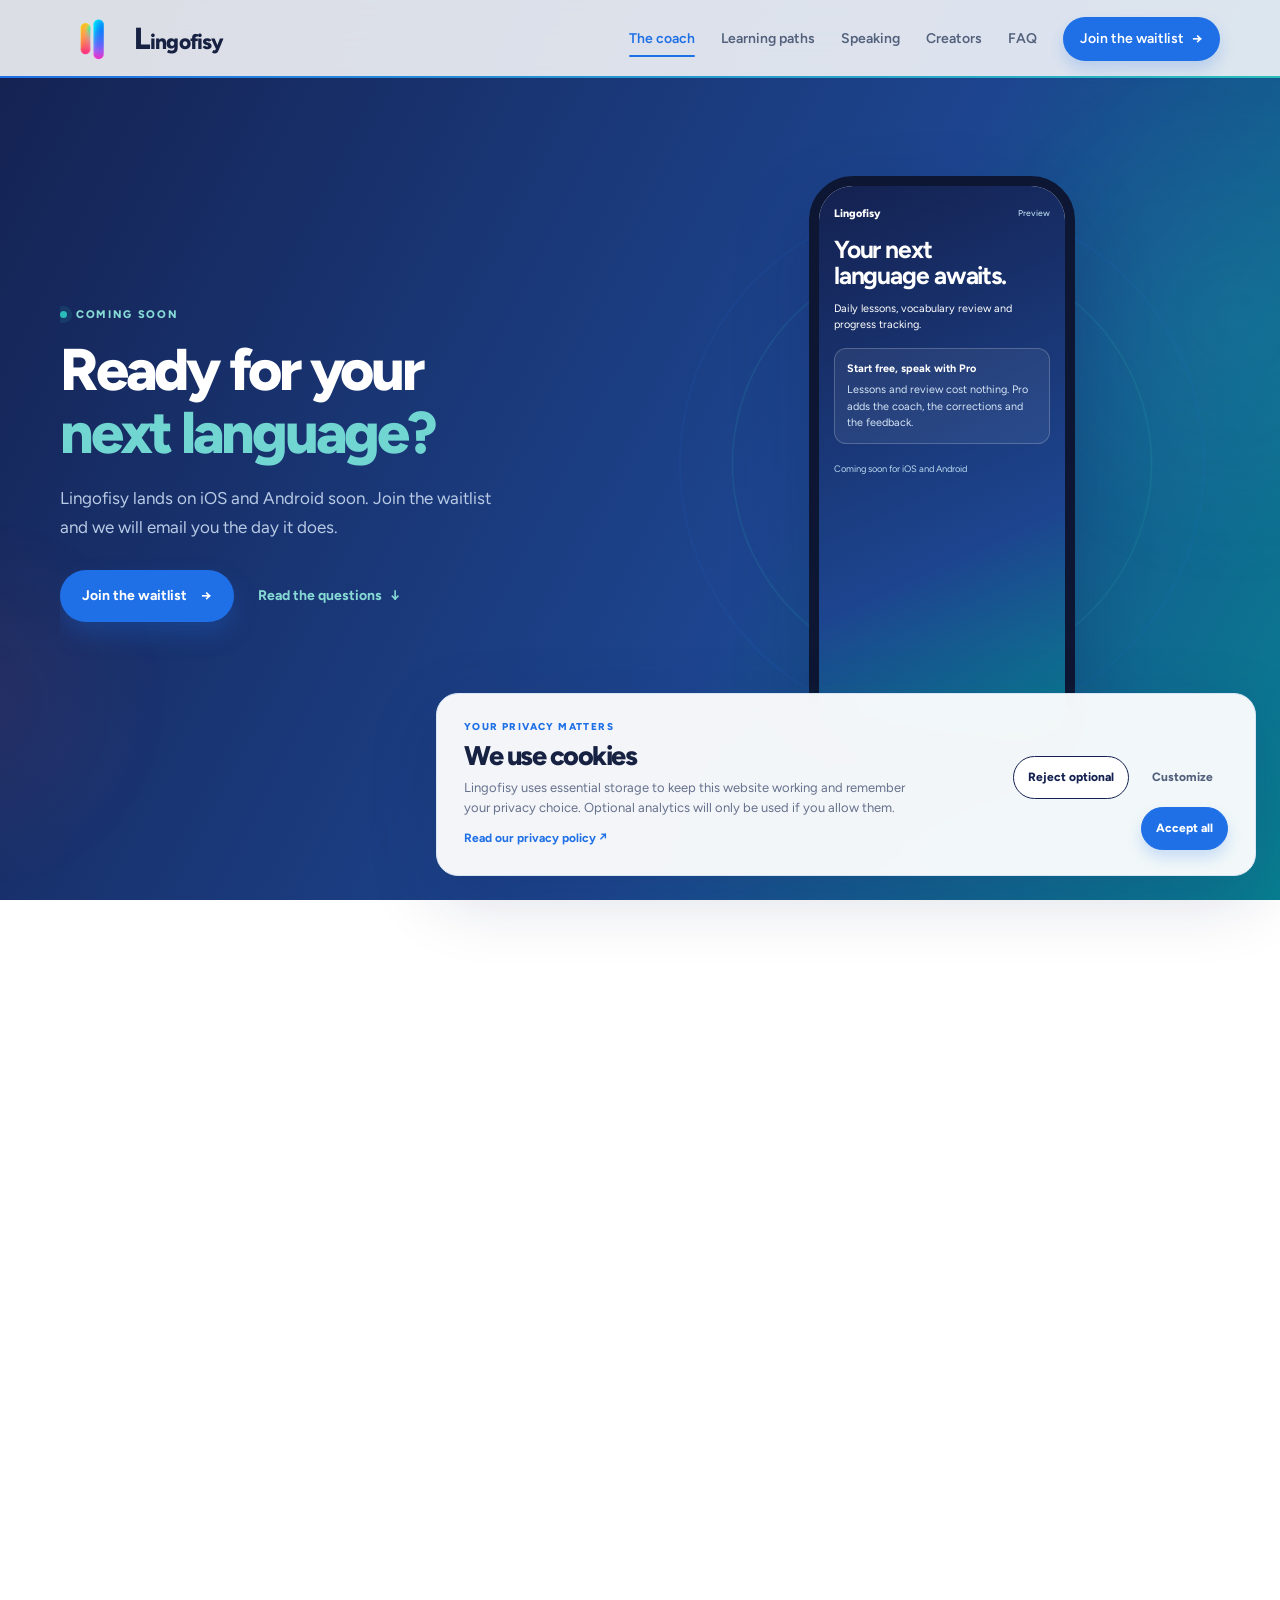
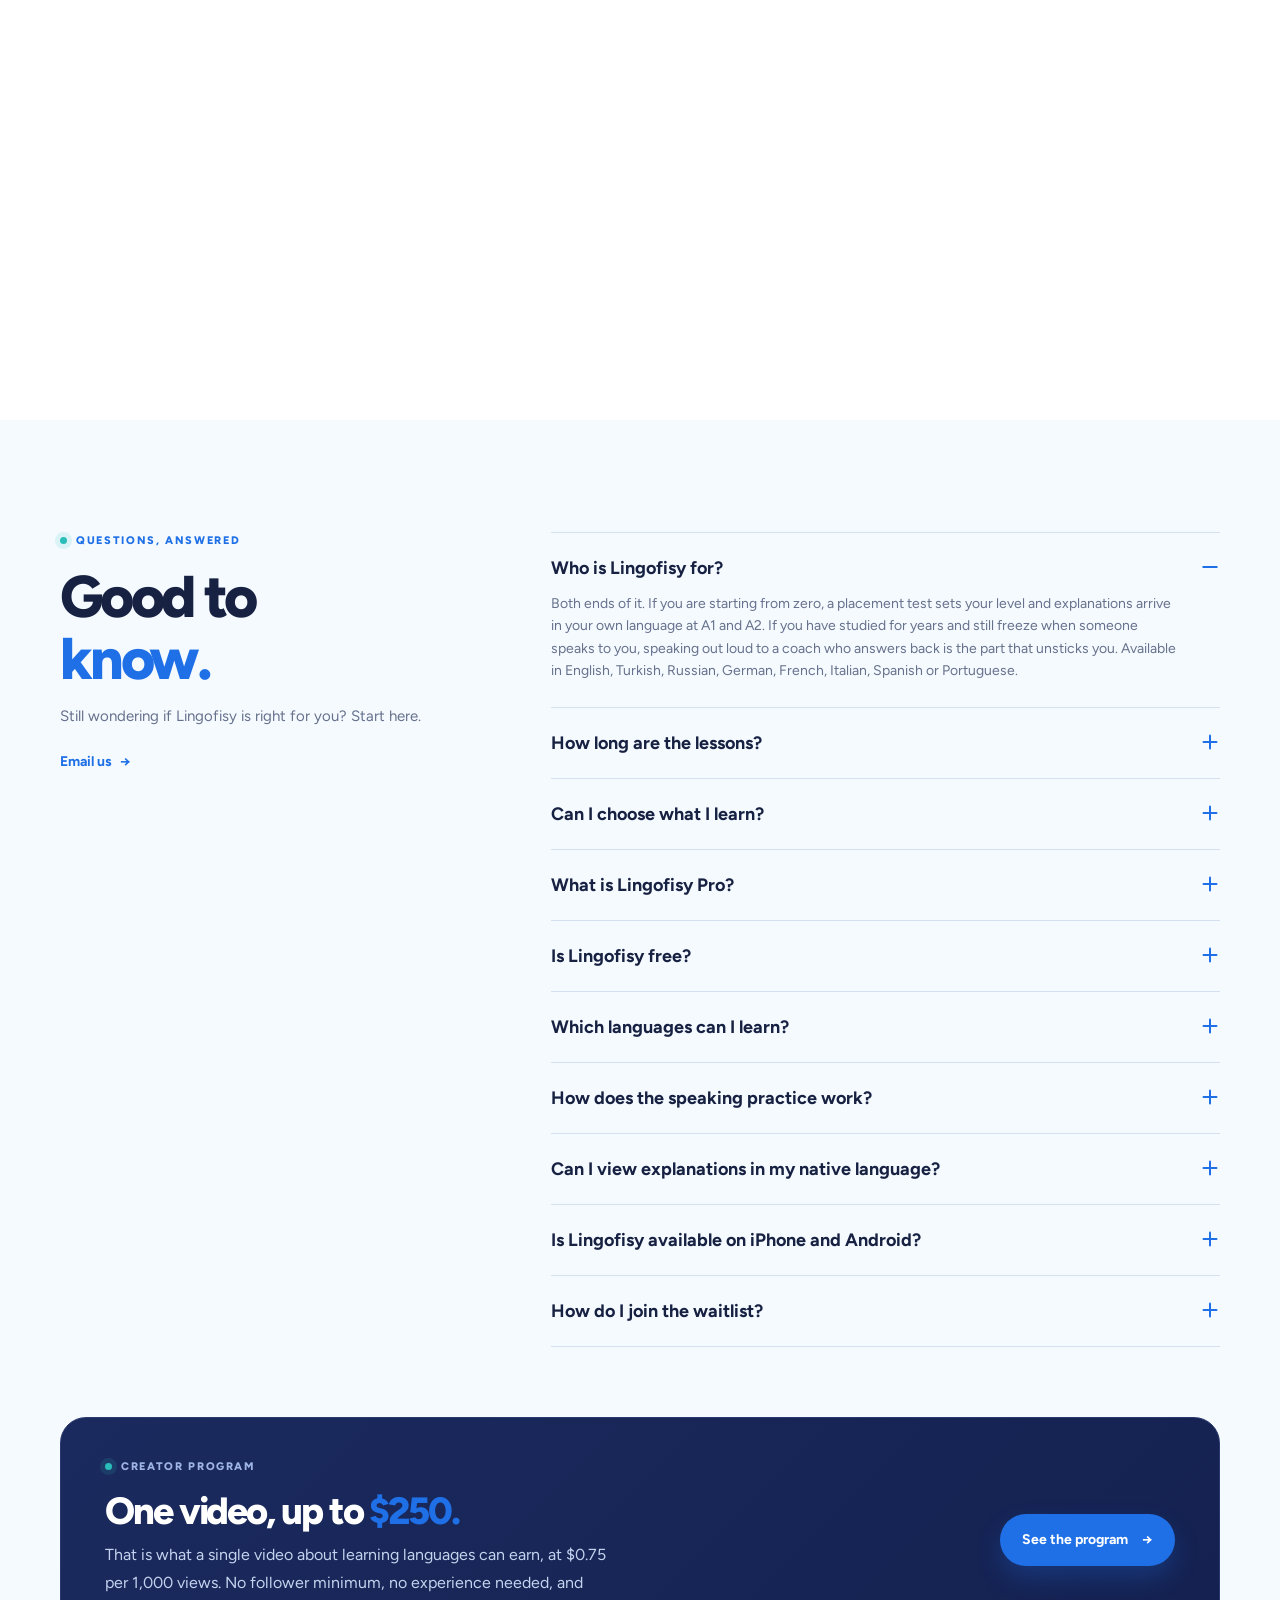
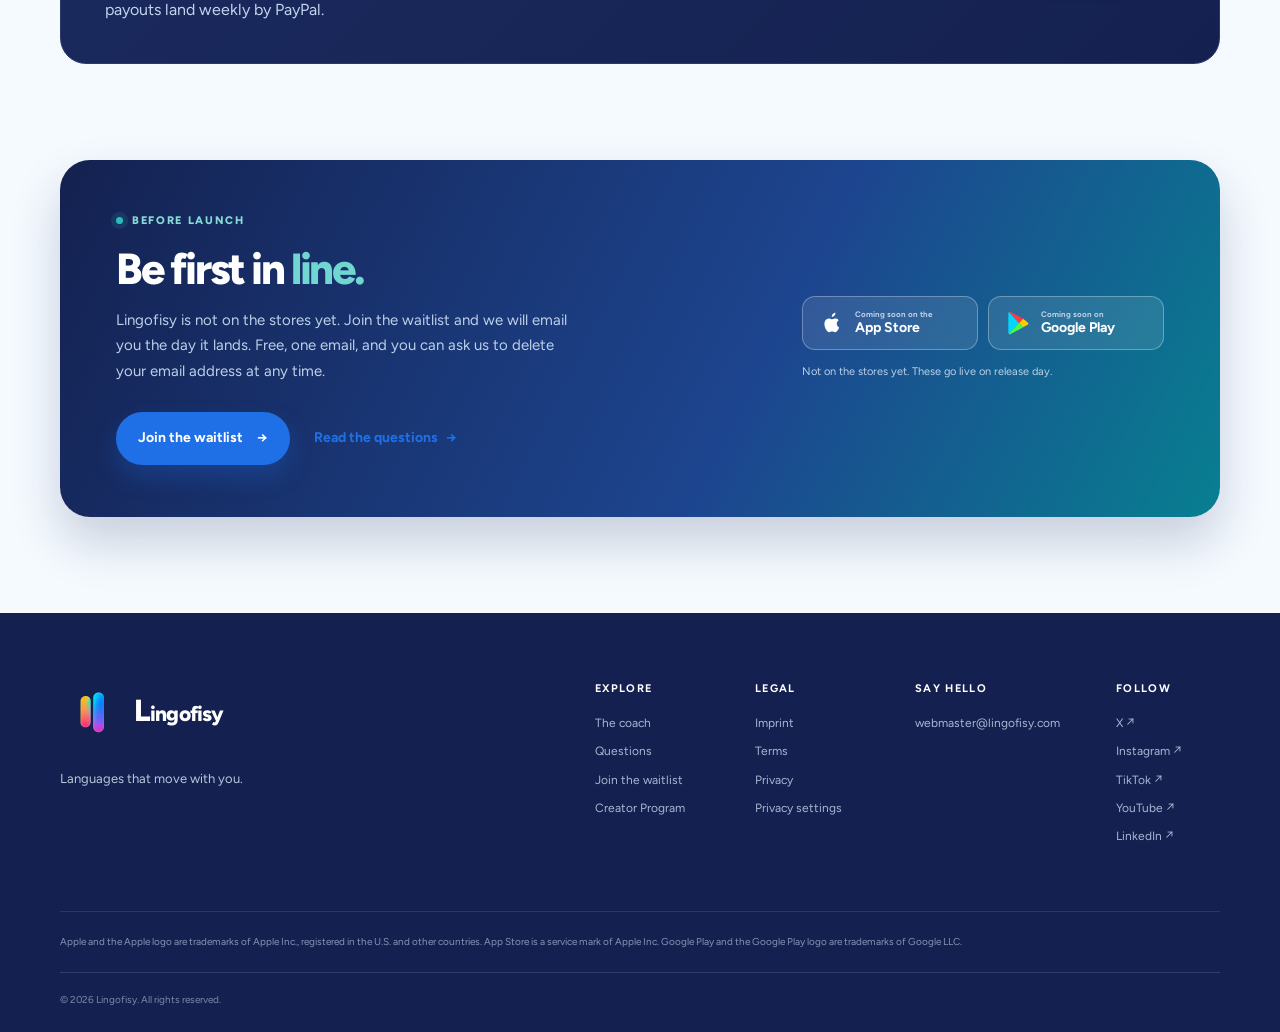
==== commit 9f80e395: "added waitlist" ====
--- a/index.html
+++ b/index.html
@@ -25,19 +25,19 @@
   <meta name="twitter:image" content="https://lingofisy.com/assets/og-cover.png">
   <meta name="theme-color" content="#142150"><title>Lingofisy, languages that move with you</title>
   <link rel="preload" href="assets/fonts/Figtree-Variable.woff2" as="font" type="font/woff2" crossorigin>
-  <link rel="stylesheet" href="styles.css?v=48"><script defer src="script.js?v=22"></script>
-  <script type="application/ld+json">{"@context":"https://schema.org","@graph":[{"@type":"Organization","@id":"https://lingofisy.com/#org","name":"Lingofisy","url":"https://lingofisy.com/","email":"webmaster@lingofisy.com","logo":{"@type":"ImageObject","url":"https://lingofisy.com/assets/favicon-512.png","width":512,"height":512},"founder":{"@type":"Person","name":"Rasul Mammadov"},"address":{"@type":"PostalAddress","streetAddress":"Clara-Mleinek-Str. 1","postalCode":"10557","addressLocality":"Berlin","addressCountry":"DE"},"sameAs":["https://x.com/lingofisy","https://www.instagram.com/lingofisy/","https://www.tiktok.com/@lingofisy","https://www.youtube.com/@lingofisy","https://www.linkedin.com/company/lingofisy"]},{"@type":"WebSite","@id":"https://lingofisy.com/#site","url":"https://lingofisy.com/","name":"Lingofisy","inLanguage":"en","publisher":{"@id":"https://lingofisy.com/#org"},"description":"Most apps teach you to tap. Lingofisy teaches you to talk. Eight languages, ten-minute daily lessons, and an AI coach that listens to you speak and tells you what to fix. Coming soon to iOS and Android."},{"@type":"MobileApplication","@id":"https://lingofisy.com/#app","name":"Lingofisy","applicationCategory":"EducationalApplication","applicationSubCategory":"Language Learning","operatingSystem":"iOS, Android","inLanguage":"en","url":"https://lingofisy.com/","author":{"@id":"https://lingofisy.com/#org"},"publisher":{"@id":"https://lingofisy.com/#org"},"screenshot":["https://lingofisy.com/assets/app/01-home.webp","https://lingofisy.com/assets/app/05-speaking.webp","https://lingofisy.com/assets/app/07-progress.webp"],"description":"Most apps teach you to tap. Lingofisy teaches you to talk. Eight languages, ten-minute daily lessons, and an AI coach that listens to you speak and tells you what to fix. Coming soon to iOS and Android.","featureList":["Daily English course","Daily Turkish course","Daily Russian course","Daily German course","Daily French course","Daily Italian course","Daily Spanish course","Daily Portuguese course","Short daily lessons","A1 and A2 explanation translations in the native language selected during onboarding","Unlimited AI speaking practice with Lingofisy Pro","Pronunciation checking during speaking practice","Live correction of spoken mistakes","Feedback on word choice, grammar and pace","Spaced repetition vocabulary review","Streaks, XP and progress tracking"]},{"@type":"FAQPage","@id":"https://lingofisy.com/#faq","mainEntity":[{"@type":"Question","name":"Who is Lingofisy for?","acceptedAnswer":{"@type":"Answer","text":"Both ends of it. If you are starting from zero, a placement test sets your level and explanations arrive in your own language at A1 and A2. If you have studied for years and still freeze when someone speaks to you, speaking out loud to a coach who answers back is the part that unsticks you. Available in English, Turkish, Russian, German, French, Italian, Spanish or Portuguese."}},{"@type":"Question","name":"How long are the lessons?","acceptedAnswer":{"@type":"Answer","text":"Most daily activities take around 5–10 focused minutes, short enough that you will still do it tomorrow."}},{"@type":"Question","name":"Can I choose what I learn?","acceptedAnswer":{"@type":"Answer","text":"Yes. Every language has its own Daily course built around everyday situations, and a short placement test sets your starting level so you do not begin from scratch if you do not need to."}},{"@type":"Question","name":"What is Lingofisy Pro?","acceptedAnswer":{"@type":"Answer","text":"Pro is where you stop studying a language and start speaking it. You get unlimited conversations with your AI coach, your pronunciation checked as you speak, your mistakes corrected rather than just marked wrong, and feedback on word choice, grammar and pace after every session. It is the part a flashcard cannot give you, and the part that decides whether you can hold a conversation when it counts."}},{"@type":"Question","name":"Is Lingofisy free?","acceptedAnswer":{"@type":"Answer","text":"Yes. The free plan gives you lessons, vocabulary, grammar, quizzes, review and progress tracking, everything you need to build the habit and get the words in. Lingofisy Pro adds the speaking half: unlimited conversations with your AI coach, pronunciation checks, live corrections and feedback on how you sound. Subscriptions are billed through the App Store or Google Play and renew automatically until you cancel."}},{"@type":"Question","name":"Which languages can I learn?","acceptedAnswer":{"@type":"Answer","text":"English, Turkish, Russian, German, French, Italian, Spanish and Portuguese. Each one has its own Daily course, such as Daily English or Daily German."}},{"@type":"Question","name":"How does the speaking practice work?","acceptedAnswer":{"@type":"Answer","text":"You talk, Fisy talks back, and your pronunciation is checked while you speak. Mistakes get corrected in the moment, and you get notes on word choice, grammar and pace when the session ends. No lesson to book, no partner to find, no one to be embarrassed in front of, and no cap on how many times you repeat a sentence until it sounds right. It needs an active Lingofisy Pro subscription."}},{"@type":"Question","name":"Can I view explanations in my native language?","acceptedAnswer":{"@type":"Answer","text":"Yes. At A1 and A2 you can read explanations translated into the native language you choose during onboarding."}},{"@type":"Question","name":"Is Lingofisy available on iPhone and Android?","acceptedAnswer":{"@type":"Answer","text":"Lingofisy is coming to both iOS and Android. The App Store and Google Play listings go live on release day."}}]}]}</script>
+  <link rel="stylesheet" href="styles.css?v=53"><script defer src="script.js?v=26"></script>
+  <script type="application/ld+json">{"@context":"https://schema.org","@graph":[{"@type":"Organization","@id":"https://lingofisy.com/#org","name":"Lingofisy","url":"https://lingofisy.com/","email":"webmaster@lingofisy.com","logo":{"@type":"ImageObject","url":"https://lingofisy.com/assets/favicon-512.png","width":512,"height":512},"founder":{"@type":"Person","name":"Rasul Mammadov"},"address":{"@type":"PostalAddress","streetAddress":"Clara-Mleinek-Str. 1","postalCode":"10557","addressLocality":"Berlin","addressCountry":"DE"},"sameAs":["https://x.com/lingofisy","https://www.instagram.com/lingofisy/","https://www.tiktok.com/@lingofisy","https://www.youtube.com/@lingofisy","https://www.linkedin.com/company/lingofisy"]},{"@type":"WebSite","@id":"https://lingofisy.com/#site","url":"https://lingofisy.com/","name":"Lingofisy","inLanguage":"en","publisher":{"@id":"https://lingofisy.com/#org"},"description":"Most apps teach you to tap. Lingofisy teaches you to talk. Eight languages, ten-minute daily lessons, and an AI coach that listens to you speak and tells you what to fix. Coming soon to iOS and Android."},{"@type":"MobileApplication","@id":"https://lingofisy.com/#app","name":"Lingofisy","applicationCategory":"EducationalApplication","applicationSubCategory":"Language Learning","operatingSystem":"iOS, Android","inLanguage":"en","url":"https://lingofisy.com/","author":{"@id":"https://lingofisy.com/#org"},"publisher":{"@id":"https://lingofisy.com/#org"},"screenshot":["https://lingofisy.com/assets/app/01-home.webp","https://lingofisy.com/assets/app/05-speaking.webp","https://lingofisy.com/assets/app/07-progress.webp"],"description":"Most apps teach you to tap. Lingofisy teaches you to talk. Eight languages, ten-minute daily lessons, and an AI coach that listens to you speak and tells you what to fix. Coming soon to iOS and Android.","featureList":["Daily English course","Daily Turkish course","Daily Russian course","Daily German course","Daily French course","Daily Italian course","Daily Spanish course","Daily Portuguese course","Short daily lessons","A1 and A2 explanation translations in the native language selected during onboarding","Unlimited AI speaking practice with Lingofisy Pro","Pronunciation checking during speaking practice","Live correction of spoken mistakes","Feedback on word choice, grammar and pace","Spaced repetition vocabulary review","Streaks, XP and progress tracking"]},{"@type":"FAQPage","@id":"https://lingofisy.com/#faq","mainEntity":[{"@type":"Question","name":"Who is Lingofisy for?","acceptedAnswer":{"@type":"Answer","text":"Both ends of it. If you are starting from zero, a placement test sets your level and explanations arrive in your own language at A1 and A2. If you have studied for years and still freeze when someone speaks to you, speaking out loud to a coach who answers back is the part that unsticks you. Available in English, Turkish, Russian, German, French, Italian, Spanish or Portuguese."}},{"@type":"Question","name":"How long are the lessons?","acceptedAnswer":{"@type":"Answer","text":"Most daily activities take around 5–10 focused minutes, short enough that you will still do it tomorrow."}},{"@type":"Question","name":"Can I choose what I learn?","acceptedAnswer":{"@type":"Answer","text":"Yes. Every language has its own Daily course built around everyday situations, and a short placement test sets your starting level so you do not begin from scratch if you do not need to."}},{"@type":"Question","name":"What is Lingofisy Pro?","acceptedAnswer":{"@type":"Answer","text":"Pro is where you stop studying a language and start speaking it. You get unlimited conversations with your AI coach, your pronunciation checked as you speak, your mistakes corrected rather than just marked wrong, and feedback on word choice, grammar and pace after every session. It is the part a flashcard cannot give you, and the part that decides whether you can hold a conversation when it counts."}},{"@type":"Question","name":"Is Lingofisy free?","acceptedAnswer":{"@type":"Answer","text":"Yes. The free plan gives you lessons, vocabulary, grammar, quizzes, review and progress tracking, everything you need to build the habit and get the words in. Lingofisy Pro adds the speaking half: unlimited conversations with your AI coach, pronunciation checks, live corrections and feedback on how you sound. Subscriptions are billed through the App Store or Google Play and renew automatically until you cancel."}},{"@type":"Question","name":"Which languages can I learn?","acceptedAnswer":{"@type":"Answer","text":"English, Turkish, Russian, German, French, Italian, Spanish and Portuguese. Each one has its own Daily course, such as Daily English or Daily German."}},{"@type":"Question","name":"How does the speaking practice work?","acceptedAnswer":{"@type":"Answer","text":"You talk, Fisy talks back, and your pronunciation is checked while you speak. Mistakes get corrected in the moment, and you get notes on word choice, grammar and pace when the session ends. No lesson to book, no partner to find, no one to be embarrassed in front of, and no cap on how many times you repeat a sentence until it sounds right. It needs an active Lingofisy Pro subscription."}},{"@type":"Question","name":"Can I view explanations in my native language?","acceptedAnswer":{"@type":"Answer","text":"Yes. At A1 and A2 you can read explanations translated into the native language you choose during onboarding."}},{"@type":"Question","name":"Is Lingofisy available on iPhone and Android?","acceptedAnswer":{"@type":"Answer","text":"Lingofisy is coming to both iOS and Android. The App Store and Google Play listings go live on release day."}},{"@type":"Question","name":"How do I join the waitlist?","acceptedAnswer":{"@type":"Answer","text":"Lingofisy has not launched yet, so the waitlist is how you hear first. Press \"Join the waitlist\" at the top of this page and enter your email address; that is the whole process, and it is free. An email address is the only thing we ask for. We email you once when the app is available, and nothing else unless you tick the optional updates box. You can ask us to delete your address at any time by emailing webmaster@lingofisy.com."}}]}]}</script>
 </head>
 <body>
 <a class="skip-link" href="#faq">Skip to questions</a>
-<header class="site-header" data-header><div class="container nav-wrap"><a class="brand" href="#top"><img class="brand-image" src="assets/lingofisy-logo.webp" width="64" height="64" alt="Lingofisy logo"><span class="wordmark"><span class="wordmark-initial">L</span>ingofisy</span></a><button class="menu-toggle" type="button" aria-expanded="false" aria-controls="main-nav" aria-label="Open menu"><i></i><i></i><i></i></button><nav id="main-nav" aria-label="Main"><a href="#story" data-seek="0.02" data-slot="0">The coach</a><a href="#story" data-seek="0.75" data-slot="2">Learning paths</a><a href="#story" data-seek="0.88" data-slot="4">Speaking</a><a href="affiliate/">Creators</a><a href="#faq">FAQ</a><a class="nav-cta" href="#get">Get the app <b>→</b></a></nav></div></header>
+<header class="site-header" data-header><div class="container nav-wrap"><a class="brand" href="#top"><img class="brand-image" src="assets/lingofisy-logo.webp" width="64" height="64" alt="Lingofisy logo"><span class="wordmark"><span class="wordmark-initial">L</span>ingofisy</span></a><button class="menu-toggle" type="button" aria-expanded="false" aria-controls="main-nav" aria-label="Open menu"><i></i><i></i><i></i></button><nav id="main-nav" aria-label="Main"><a href="#story" data-seek="0.02" data-slot="0">The coach</a><a href="#story" data-seek="0.75" data-slot="2">Learning paths</a><a href="#story" data-seek="0.88" data-slot="4">Speaking</a><a href="affiliate/">Creators</a><a href="#faq">FAQ</a><a class="nav-cta" href="#top">Join the waitlist <b>→</b></a></nav></div></header>
 <main id="top">
 <div class="story" id="story">
 <div class="stage">
 <div class="bg b1"></div><div class="bg b2"></div><div class="bg b3"></div><div class="bg b4"></div>
 <div class="glow glow-a"></div><div class="glow glow-b"></div>
 <div class="stage-inner">
-<div class="copy"><div class="copy-strip"><section class="slot cs1"><p class="eyebrow"><span></span>Your personal language coach</p><h1>Learn languages with <em>Fisy.</em></h1><p class="stage-lead">Most apps teach you to tap. Fisy teaches you to talk. Eight languages, ten minutes a day, and a coach who listens, whether it is your first word or your thousandth.</p><div class="stores"><button type="button" data-store><b><svg viewBox="0 0 24 24" width="26" height="26" aria-hidden="true" focusable="false"><path fill="currentColor" d="M16.37 12.78c.02 2.5 2.19 3.33 2.21 3.34-.02.06-.35 1.2-1.15 2.37-.69 1.02-1.41 2.03-2.55 2.05-1.11.02-1.47-.66-2.75-.66-1.28 0-1.68.64-2.73.68-1.09.04-1.93-1.1-2.63-2.11-1.43-2.08-2.53-5.87-1.06-8.43.73-1.27 2.04-2.08 3.46-2.1 1.08-.02 2.09.72 2.75.72.66 0 1.89-.89 3.19-.76.54.02 2.06.22 3.04 1.65-.08.05-1.81 1.06-1.78 3.25M14.3 5.1c.58-.7.97-1.67.86-2.64-.84.03-1.85.56-2.45 1.26-.53.62-1 1.61-.87 2.56.93.07 1.88-.48 2.46-1.18"/></svg></b><span><small>Coming soon on the</small>App Store</span></button><button type="button" data-store><b><svg viewBox="0 0 24 24" width="26" height="26" aria-hidden="true" focusable="false"><path fill="#00D7FE" d="M3.6 1.84a1.6 1.6 0 0 0-.52 1.2v17.92c0 .49.19.92.52 1.2l9.3-10.16z"/><path fill="#FFCE00" d="M16.7 8.05 12.9 12l3.8 3.95 4.26-2.4c.86-.49.86-1.61 0-2.1z"/><path fill="#FF3A44" d="M16.7 8.05 12.9 12 3.6 1.84c.4-.34 1-.4 1.6-.06z"/><path fill="#48FF48" d="M16.7 15.95 12.9 12l-9.3 10.16c.4.34 1 .4 1.6.06z"/></svg></b><span><small>Coming soon on</small>Google Play</span></button></div><p class="store-note" data-store-note role="status">Not on the stores yet. <a href="#get">Lock the founding price &#8594;</a></p><div class="trust-row"><div class="avatar-stack" aria-hidden="true"><i><img src="assets/avatars/face-52.webp" width="96" height="96" alt="" decoding="async"></i><i><img src="assets/avatars/face-44.webp" width="96" height="96" alt="" decoding="async"></i><i><img src="assets/avatars/face-47.webp" width="96" height="96" alt="" decoding="async"></i></div><p><strong>Ten minutes a day.</strong><br>That is the whole commitment.</p></div></section><section class="slot cs2"><p class="eyebrow"><span></span>Inside the app</p><h2>Take a look <em>inside.</em></h2><p class="stage-lead">Ten-minute lessons. Vocabulary that returns the day before you would have forgotten it. And a streak you will be annoyed to break.</p></section><section class="slot cs3"><p class="eyebrow"><span></span>Eight languages</p><h2>Make it <em>daily.</em></h2><p class="stage-lead">English, Turkish, Russian, German, French, Italian, Spanish and Portuguese. Each one has its own Daily course, built around the moments you actually hit: ordering, asking directions, small talk that does not stall.</p><p class="badge">A new lesson every day</p></section><section class="slot cs4"><p class="eyebrow"><span></span>Grammar in a language you know</p><h2>Understand in<br><em>your language.</em></h2><p class="stage-lead">Nothing stalls a beginner like grammar explained in the language they are still learning. At A1 and A2, read every explanation in your own.</p><p class="badge">A1 &amp; A2 · Native-language translations</p></section><section class="slot cs5"><p class="eyebrow"><span></span>Exclusively in Lingofisy Pro</p><h2>Your next<br><em>conversation.</em></h2><p class="stage-lead">Reading a language is not speaking it. Pro puts a coach in your pocket who listens, answers back, and fixes you as you go.</p><ul class="perk-list"><li>Unlimited conversations with your AI coach</li><li>Pronunciation checked as you speak</li><li>Mistakes corrected, not just marked wrong</li><li>Feedback on word choice, grammar and pace</li></ul></section><section class="slot cs6"><p class="eyebrow"><span></span>Coming soon</p><h2>Ready for your<br><em>next language?</em></h2><p class="stage-lead">Lingofisy lands on iOS and Android soon. Build the habit on the free plan, then switch Pro on for unlimited speaking, pronunciation checks and live corrections.</p><div class="hero-actions"><a class="button primary" href="#get">Get the app <b>→</b></a><a class="text-link" href="#faq">Read the questions <b>↓</b></a></div></section></div></div>
+<div class="copy"><div class="copy-strip"><section class="slot cs1"><p class="eyebrow"><span></span>Coming soon &middot; Join the waitlist</p><h1>Learn languages with <em>Fisy.</em></h1><p class="stage-lead">Most apps teach you to tap. Fisy teaches you to talk. Eight languages, ten minutes a day, and a coach who listens.</p><div class="waitlist"><div class="waitlist-row"><a class="button primary" href="https://tally.so/r/M1RAlE" target="_blank" rel="noopener" data-waitlist-open>Join the waitlist <b aria-hidden="true">&#8594;</b></a></div><p class="waitlist-note">Free to join, and an email address is all we ask for. We email you once when Lingofisy launches, and nothing else unless you ask for updates.</p><p class="waitlist-legal"><a href="legal/privacy.html">Privacy Policy</a></p></div></section><section class="slot cs2"><p class="eyebrow"><span></span>Inside the app</p><h2>Take a look <em>inside.</em></h2><p class="stage-lead">Ten-minute lessons. Vocabulary that returns the day before you would have forgotten it. And a streak you will be annoyed to break.</p></section><section class="slot cs3"><p class="eyebrow"><span></span>Eight languages</p><h2>Make it <em>daily.</em></h2><p class="stage-lead">English, Turkish, Russian, German, French, Italian, Spanish and Portuguese. Each one has its own Daily course, built around the moments you actually hit: ordering, asking directions, small talk that does not stall.</p><p class="badge">A new lesson every day</p></section><section class="slot cs4"><p class="eyebrow"><span></span>Grammar in a language you know</p><h2>Understand in<br><em>your language.</em></h2><p class="stage-lead">Nothing stalls a beginner like grammar explained in the language they are still learning. At A1 and A2, read every explanation in your own.</p><p class="badge">A1 &amp; A2 · Native-language translations</p></section><section class="slot cs5"><p class="eyebrow"><span></span>Exclusively in Lingofisy Pro</p><h2>Your next<br><em>conversation.</em></h2><p class="stage-lead">Reading a language is not speaking it. Pro puts a coach in your pocket who listens, answers back, and fixes you as you go.</p><ul class="perk-list"><li>Unlimited conversations with your AI coach</li><li>Pronunciation checked as you speak</li><li>Mistakes corrected, not just marked wrong</li><li>Feedback on word choice, grammar and pace</li></ul></section><section class="slot cs6"><p class="eyebrow"><span></span>Coming soon</p><h2>Ready for your<br><em>next language?</em></h2><p class="stage-lead">Lingofisy lands on iOS and Android soon. Join the waitlist and we will email you the day it does.</p><div class="hero-actions"><a class="button primary" href="https://tally.so/r/M1RAlE" target="_blank" rel="noopener" data-waitlist-open>Join the waitlist <b>→</b></a><a class="text-link" href="#faq">Read the questions <b>↓</b></a></div></section></div></div>
 <div class="world"><div class="rig"><div class="orbit orbit-a"></div><div class="orbit orbit-b"></div><div class="device"><div class="viewport"><div class="shot-strip"><img class="shot sh1" src="assets/app/01-home.webp" width="390" height="844" fetchpriority="high" decoding="async" alt="Lingofisy home screen showing the daily streak, XP and today’s lesson"><img class="shot sh2" src="assets/app/02-placement.webp" width="390" height="844" loading="lazy" decoding="async" alt="Placement question asking how to complete a sentence"><img class="shot sh3" src="assets/app/03-lesson-vocabulary.webp" width="390" height="844" loading="lazy" decoding="async" alt="A vocabulary lesson in progress"><img class="shot sh4" src="assets/app/04-lesson-game.webp" width="390" height="844" loading="lazy" decoding="async" alt="Building a sentence by dragging words into a reply"><img class="shot sh5" src="assets/app/05-speaking.webp" width="390" height="844" loading="lazy" decoding="async" alt="Speaking practice with Fisy listening and a live waveform"><img class="shot sh6" src="assets/app/06-review.webp" width="390" height="844" loading="lazy" decoding="async" alt="Daily review bringing back saved words"><img class="shot sh7" src="assets/app/07-progress.webp" width="390" height="844" loading="lazy" decoding="async" alt="Progress overview with lessons, accuracy and speaking sessions"><div class="shot sh8 product-screen"><p class="screen-brand">Lingofisy <span>Preview</span></p><h3>Your Daily<br>course.</h3><p>Everyday language, one lesson at a time.</p><ul class="screen-languages"><li><span class="language-flag" aria-hidden="true">🇬🇧</span>Daily English</li><li><span class="language-flag" aria-hidden="true">🇹🇷</span>Daily Turkish</li><li><span class="language-flag" aria-hidden="true">🇷🇺</span>Daily Russian</li><li><span class="language-flag" aria-hidden="true">🇩🇪</span>Daily German</li><li><span class="language-flag" aria-hidden="true">🇫🇷</span>Daily French</li><li><span class="language-flag" aria-hidden="true">🇮🇹</span>Daily Italian</li><li><span class="language-flag" aria-hidden="true">🇪🇸</span>Daily Spanish</li><li><span class="language-flag" aria-hidden="true">🇵🇹</span>Daily Portuguese</li></ul><p class="screen-note">Eight languages, eight Daily courses</p></div><div class="shot sh9 product-screen"><p class="screen-brand">Lingofisy <span>Preview</span></p><span class="screen-pill">A1 &amp; A2</span><h3>A familiar<br>explanation.</h3><div class="screen-panel"><strong>Your native language</strong><p>Choose it during onboarding.</p></div><div class="screen-panel"><strong>Translations of explanations</strong><p>View them in your selected native language at A1 and A2.</p></div><p class="screen-note">Support for your first steps</p></div><div class="shot sh10 product-screen screen-pro"><p class="screen-brand">Lingofisy <span>Preview</span></p><span class="screen-pill">Lingofisy Pro</span><h3>Say it with<br>confidence.</h3><ul class="screen-features"><li><span aria-hidden="true">✓</span>Unlimited AI speaking</li><li><span aria-hidden="true">✓</span>Real conversations, not drills</li><li><span aria-hidden="true">✓</span>Pronunciation checked</li><li><span aria-hidden="true">✓</span>Mistakes corrected live</li><li><span aria-hidden="true">✓</span>Word choice and grammar notes</li><li><span aria-hidden="true">✓</span>Pace and fluency feedback</li></ul><p class="screen-note">One subscription, all of it</p></div><div class="shot sh11 product-screen screen-pro"><p class="screen-brand">Lingofisy <span>Preview</span></p><h3>Your next<br>language awaits.</h3><p>Daily lessons, vocabulary review and progress tracking.</p><div class="screen-panel"><strong>Start free, speak with Pro</strong><p>Lessons and review cost nothing. Pro adds the coach, the corrections and the feedback.</p></div><p class="screen-note">Coming soon for iOS and Android</p></div></div></div></div></div></div>
 </div>
 <img class="fisy" aria-hidden="true" src="assets/avatars/fisy-47.webp" width="447" height="558" fetchpriority="high" decoding="async" alt="">
@@ -45,10 +45,10 @@
 <div class="bubble bubble-b" aria-hidden="true">Say it with confidence.</div>
 <div class="float-card float-left" aria-hidden="true"><span>◒</span><div><strong>Speaking practice</strong><small>With your AI coach</small></div></div>
 <div class="float-card float-right" aria-hidden="true"><span>★</span><div><strong>+25 XP</strong><small>Lesson complete</small></div></div>
-<div class="stage-cta"><a class="button primary" href="#get">Get the app <b>→</b></a><a class="text-link" href="#faq">Skip to questions <b>↓</b></a></div>
+<div class="stage-cta"><a class="text-link" href="#faq">Skip to questions <b>↓</b></a></div>
 </div></div>
-<section class="outro" id="faq"><div class="container faq-inner"><div class="faq-head"><p class="eyebrow"><span></span>Questions, answered</p><h2>Good to<br><em>know.</em></h2><p class="stage-lead">Still wondering if Lingofisy is right for you? Start here.</p><a class="text-link" href="mailto:webmaster@lingofisy.com">Email us <b>→</b></a></div><div class="faq-list"><details open><summary>Who is Lingofisy for?<b>+</b></summary><p>Both ends of it. If you are starting from zero, a placement test sets your level and explanations arrive in your own language at A1 and A2. If you have studied for years and still freeze when someone speaks to you, speaking out loud to a coach who answers back is the part that unsticks you. Available in English, Turkish, Russian, German, French, Italian, Spanish or Portuguese.</p></details><details><summary>How long are the lessons?<b>+</b></summary><p>Most daily activities take around 5–10 focused minutes, short enough that you will still do it tomorrow.</p></details><details><summary>Can I choose what I learn?<b>+</b></summary><p>Yes. Every language has its own Daily course built around everyday situations, and a short placement test sets your starting level so you do not begin from scratch if you do not need to.</p></details><details><summary>What is Lingofisy Pro?<b>+</b></summary><p>Pro is where you stop studying a language and start speaking it. You get unlimited conversations with your AI coach, your pronunciation checked as you speak, your mistakes corrected rather than just marked wrong, and feedback on word choice, grammar and pace after every session. It is the part a flashcard cannot give you, and the part that decides whether you can hold a conversation when it counts.</p></details><details><summary>Is Lingofisy free?<b>+</b></summary><p>Yes. The free plan gives you lessons, vocabulary, grammar, quizzes, review and progress tracking, everything you need to build the habit and get the words in. Lingofisy Pro adds the speaking half: unlimited conversations with your AI coach, pronunciation checks, live corrections and feedback on how you sound. Subscriptions are billed through the App Store or Google Play and renew automatically until you cancel.</p></details><details><summary>Which languages can I learn?<b>+</b></summary><p>English, Turkish, Russian, German, French, Italian, Spanish and Portuguese. Each one has its own Daily course, such as Daily English or Daily German.</p></details><details><summary>How does the speaking practice work?<b>+</b></summary><p>You talk, Fisy talks back, and your pronunciation is checked while you speak. Mistakes get corrected in the moment, and you get notes on word choice, grammar and pace when the session ends. No lesson to book, no partner to find, no one to be embarrassed in front of, and no cap on how many times you repeat a sentence until it sounds right. It needs an active Lingofisy Pro subscription.</p></details><details><summary>Can I view explanations in my native language?<b>+</b></summary><p>Yes. At A1 and A2 you can read explanations translated into the native language you choose during onboarding.</p></details><details><summary>Is Lingofisy available on iPhone and Android?<b>+</b></summary><p>Lingofisy is coming to both iOS and Android. The App Store and Google Play listings go live on release day.</p></details></div></div><div class="container aff-band"><div><p class="eyebrow"><span></span>Creator Program</p><h2>One video, up to <em>$250.</em></h2><p class="stage-lead">That is what a single video about learning languages can earn, at $0.75 per 1,000 views. No follower minimum, no experience needed, and payouts land weekly by PayPal.</p></div><a class="button primary" href="affiliate/">See the program <b>→</b></a></div><div class="container get-strip" id="get"><div><p class="eyebrow"><span></span>Founding members</p><h2>Lock the founding <em>price.</em></h2><p class="stage-lead">Sign up before Lingofisy launches and you keep the founding price on Pro for as long as you stay subscribed. We will send your code the day the app lands.</p><form class="signup" data-signup novalidate><label class="sr-only" for="signup-email">Email address</label><input id="signup-email" type="email" name="email" required autocomplete="email" placeholder="you@example.com" spellcheck="false" enterkeyhint="go"><button class="button primary" type="submit">Lock my price <b>&#8594;</b></button></form><p class="signup-note" data-signup-note role="status">One email when it launches, nothing else. <a href="legal/privacy.html">How we handle it &#8599;</a></p></div><div><div class="stores"><button type="button" data-store><b><svg viewBox="0 0 24 24" width="26" height="26" aria-hidden="true" focusable="false"><path fill="currentColor" d="M16.37 12.78c.02 2.5 2.19 3.33 2.21 3.34-.02.06-.35 1.2-1.15 2.37-.69 1.02-1.41 2.03-2.55 2.05-1.11.02-1.47-.66-2.75-.66-1.28 0-1.68.64-2.73.68-1.09.04-1.93-1.1-2.63-2.11-1.43-2.08-2.53-5.87-1.06-8.43.73-1.27 2.04-2.08 3.46-2.1 1.08-.02 2.09.72 2.75.72.66 0 1.89-.89 3.19-.76.54.02 2.06.22 3.04 1.65-.08.05-1.81 1.06-1.78 3.25M14.3 5.1c.58-.7.97-1.67.86-2.64-.84.03-1.85.56-2.45 1.26-.53.62-1 1.61-.87 2.56.93.07 1.88-.48 2.46-1.18"/></svg></b><span><small>Coming soon on the</small>App Store</span></button><button type="button" data-store><b><svg viewBox="0 0 24 24" width="26" height="26" aria-hidden="true" focusable="false"><path fill="#00D7FE" d="M3.6 1.84a1.6 1.6 0 0 0-.52 1.2v17.92c0 .49.19.92.52 1.2l9.3-10.16z"/><path fill="#FFCE00" d="M16.7 8.05 12.9 12l3.8 3.95 4.26-2.4c.86-.49.86-1.61 0-2.1z"/><path fill="#FF3A44" d="M16.7 8.05 12.9 12 3.6 1.84c.4-.34 1-.4 1.6-.06z"/><path fill="#48FF48" d="M16.7 15.95 12.9 12l-9.3 10.16c.4.34 1 .4 1.6.06z"/></svg></b><span><small>Coming soon on</small>Google Play</span></button></div><p class="store-note" data-store-note role="status">Not on the stores yet. These go live on release day.</p></div></div></section>
+<section class="outro" id="faq"><div class="container faq-inner"><div class="faq-head"><p class="eyebrow"><span></span>Questions, answered</p><h2>Good to<br><em>know.</em></h2><p class="stage-lead">Still wondering if Lingofisy is right for you? Start here.</p><a class="text-link" href="mailto:webmaster@lingofisy.com">Email us <b>→</b></a></div><div class="faq-list"><details open><summary>Who is Lingofisy for?<b>+</b></summary><p>Both ends of it. If you are starting from zero, a placement test sets your level and explanations arrive in your own language at A1 and A2. If you have studied for years and still freeze when someone speaks to you, speaking out loud to a coach who answers back is the part that unsticks you. Available in English, Turkish, Russian, German, French, Italian, Spanish or Portuguese.</p></details><details><summary>How long are the lessons?<b>+</b></summary><p>Most daily activities take around 5–10 focused minutes, short enough that you will still do it tomorrow.</p></details><details><summary>Can I choose what I learn?<b>+</b></summary><p>Yes. Every language has its own Daily course built around everyday situations, and a short placement test sets your starting level so you do not begin from scratch if you do not need to.</p></details><details><summary>What is Lingofisy Pro?<b>+</b></summary><p>Pro is where you stop studying a language and start speaking it. You get unlimited conversations with your AI coach, your pronunciation checked as you speak, your mistakes corrected rather than just marked wrong, and feedback on word choice, grammar and pace after every session. It is the part a flashcard cannot give you, and the part that decides whether you can hold a conversation when it counts.</p></details><details><summary>Is Lingofisy free?<b>+</b></summary><p>Yes. The free plan gives you lessons, vocabulary, grammar, quizzes, review and progress tracking, everything you need to build the habit and get the words in. Lingofisy Pro adds the speaking half: unlimited conversations with your AI coach, pronunciation checks, live corrections and feedback on how you sound. Subscriptions are billed through the App Store or Google Play and renew automatically until you cancel.</p></details><details><summary>Which languages can I learn?<b>+</b></summary><p>English, Turkish, Russian, German, French, Italian, Spanish and Portuguese. Each one has its own Daily course, such as Daily English or Daily German.</p></details><details><summary>How does the speaking practice work?<b>+</b></summary><p>You talk, Fisy talks back, and your pronunciation is checked while you speak. Mistakes get corrected in the moment, and you get notes on word choice, grammar and pace when the session ends. No lesson to book, no partner to find, no one to be embarrassed in front of, and no cap on how many times you repeat a sentence until it sounds right. It needs an active Lingofisy Pro subscription.</p></details><details><summary>Can I view explanations in my native language?<b>+</b></summary><p>Yes. At A1 and A2 you can read explanations translated into the native language you choose during onboarding.</p></details><details><summary>Is Lingofisy available on iPhone and Android?<b>+</b></summary><p>Lingofisy is coming to both iOS and Android. The App Store and Google Play listings go live on release day.</p></details><details><summary>How do I join the waitlist?<b>+</b></summary><p>Lingofisy has not launched yet, so the waitlist is how you hear first. Press <em>Join the waitlist</em> at the top of this page and enter your email address; that is the whole process, and it is free. An email address is the only thing we ask for. We email you once when the app is available, and nothing else unless you tick the optional updates box. You can ask us to delete your address at any time by emailing <a href="mailto:webmaster@lingofisy.com">webmaster@lingofisy.com</a>.</p></details></div></div><div class="container aff-band"><div><p class="eyebrow"><span></span>Creator Program</p><h2>One video, up to <em>$250.</em></h2><p class="stage-lead">That is what a single video about learning languages can earn, at $0.75 per 1,000 views. No follower minimum, no experience needed, and payouts land weekly by PayPal.</p></div><a class="button primary" href="affiliate/">See the program <b>→</b></a></div><div class="container get-strip" id="get"><div><p class="eyebrow"><span></span>Before launch</p><h2>Be first in <em>line.</em></h2><p class="stage-lead">Lingofisy is not on the stores yet. Join the waitlist and we will email you the day it lands. Free, one email, and you can ask us to delete your email address at any time.</p><div class="hero-actions"><a class="button primary" href="https://tally.so/r/M1RAlE" target="_blank" rel="noopener" data-waitlist-open>Join the waitlist <b>&#8594;</b></a><a class="text-link" href="#faq">Read the questions <b>&#8594;</b></a></div></div><div><div class="stores"><button type="button" data-store><b><svg viewBox="0 0 24 24" width="26" height="26" aria-hidden="true" focusable="false"><path fill="currentColor" d="M16.37 12.78c.02 2.5 2.19 3.33 2.21 3.34-.02.06-.35 1.2-1.15 2.37-.69 1.02-1.41 2.03-2.55 2.05-1.11.02-1.47-.66-2.75-.66-1.28 0-1.68.64-2.73.68-1.09.04-1.93-1.1-2.63-2.11-1.43-2.08-2.53-5.87-1.06-8.43.73-1.27 2.04-2.08 3.46-2.1 1.08-.02 2.09.72 2.75.72.66 0 1.89-.89 3.19-.76.54.02 2.06.22 3.04 1.65-.08.05-1.81 1.06-1.78 3.25M14.3 5.1c.58-.7.97-1.67.86-2.64-.84.03-1.85.56-2.45 1.26-.53.62-1 1.61-.87 2.56.93.07 1.88-.48 2.46-1.18"/></svg></b><span><small>Coming soon on the</small>App Store</span></button><button type="button" data-store><b><svg viewBox="0 0 24 24" width="26" height="26" aria-hidden="true" focusable="false"><path fill="#00D7FE" d="M3.6 1.84a1.6 1.6 0 0 0-.52 1.2v17.92c0 .49.19.92.52 1.2l9.3-10.16z"/><path fill="#FFCE00" d="M16.7 8.05 12.9 12l3.8 3.95 4.26-2.4c.86-.49.86-1.61 0-2.1z"/><path fill="#FF3A44" d="M16.7 8.05 12.9 12 3.6 1.84c.4-.34 1-.4 1.6-.06z"/><path fill="#48FF48" d="M16.7 15.95 12.9 12l-9.3 10.16c.4.34 1 .4 1.6.06z"/></svg></b><span><small>Coming soon on</small>Google Play</span></button></div><p class="store-note" data-store-note role="status">Not on the stores yet. These go live on release day.</p></div></div></section>
 
 </main>
-<footer><div class="container footer-main"><div><a class="brand brand-light" href="#top"><img class="brand-image" src="assets/lingofisy-logo.webp" width="64" height="64" alt="Lingofisy logo"><span class="wordmark"><span class="wordmark-initial">L</span>ingofisy</span></a><p>Languages that move with you.</p></div><div class="footer-links"><div><b>Explore</b><a href="#story">The coach</a><a href="#faq">Questions</a><a href="#get">Download</a><a href="affiliate/">Creator Program</a></div><div><b>Legal</b><a href="legal/imprint.html">Imprint</a><a href="legal/terms.html">Terms</a><a href="legal/privacy.html">Privacy</a><button class="footer-consent" type="button" data-consent-customize>Privacy settings</button></div><div><b>Say hello</b><a href="mailto:webmaster@lingofisy.com">webmaster@lingofisy.com</a></div><div><b>Follow</b><a href="https://x.com/lingofisy" target="_blank" rel="noopener">X ↗</a><a href="https://www.instagram.com/lingofisy/" target="_blank" rel="noopener">Instagram ↗</a><a href="https://www.tiktok.com/@lingofisy" target="_blank" rel="noopener">TikTok ↗</a><a href="https://www.youtube.com/@lingofisy" target="_blank" rel="noopener">YouTube ↗</a><a href="https://www.linkedin.com/company/lingofisy" target="_blank" rel="noopener">LinkedIn ↗</a></div></div></div><div class="container footer-note"><p>Apple and the Apple logo are trademarks of Apple Inc., registered in the U.S. and other countries. App Store is a service mark of Apple Inc. Google Play and the Google Play logo are trademarks of Google LLC.</p></div><div class="container footer-bottom"><span>© <span data-year>2026</span> Lingofisy. All rights reserved.</span></div></footer>
+<footer><div class="container footer-main"><div><a class="brand brand-light" href="#top"><img class="brand-image" src="assets/lingofisy-logo.webp" width="64" height="64" alt="Lingofisy logo"><span class="wordmark"><span class="wordmark-initial">L</span>ingofisy</span></a><p>Languages that move with you.</p></div><div class="footer-links"><div><b>Explore</b><a href="#story">The coach</a><a href="#faq">Questions</a><a href="#top">Join the waitlist</a><a href="affiliate/">Creator Program</a></div><div><b>Legal</b><a href="legal/imprint.html">Imprint</a><a href="legal/terms.html">Terms</a><a href="legal/privacy.html">Privacy</a><button class="footer-consent" type="button" data-consent-customize>Privacy settings</button></div><div><b>Say hello</b><a href="mailto:webmaster@lingofisy.com">webmaster@lingofisy.com</a></div><div><b>Follow</b><a href="https://x.com/lingofisy" target="_blank" rel="noopener">X ↗</a><a href="https://www.instagram.com/lingofisy/" target="_blank" rel="noopener">Instagram ↗</a><a href="https://www.tiktok.com/@lingofisy" target="_blank" rel="noopener">TikTok ↗</a><a href="https://www.youtube.com/@lingofisy" target="_blank" rel="noopener">YouTube ↗</a><a href="https://www.linkedin.com/company/lingofisy" target="_blank" rel="noopener">LinkedIn ↗</a></div></div></div><div class="container footer-note"><p>Apple and the Apple logo are trademarks of Apple Inc., registered in the U.S. and other countries. App Store is a service mark of Apple Inc. Google Play and the Google Play logo are trademarks of Google LLC.</p></div><div class="container footer-bottom"><span>© <span data-year>2026</span> Lingofisy. All rights reserved.</span></div></footer>
 <div class="consent-backdrop" data-consent-backdrop hidden></div><section class="consent-banner" data-consent-banner aria-label="Privacy choices" hidden><div class="consent-copy"><p class="consent-kicker">Your privacy matters</p><h2>We use cookies</h2><p>Lingofisy uses essential storage to keep this website working and remember your privacy choice. Optional analytics will only be used if you allow them.</p><a href="legal/privacy.html">Read our privacy policy ↗</a></div><div class="consent-actions"><button class="consent-button consent-button-quiet" type="button" data-consent-reject>Reject optional</button><button class="consent-button consent-button-ghost" type="button" data-consent-customize>Customize</button><button class="consent-button consent-button-primary" type="button" data-consent-accept>Accept all</button></div></section><section class="consent-modal" data-consent-modal role="dialog" aria-modal="true" aria-labelledby="consent-title" hidden><div class="consent-modal-head"><div><p class="consent-kicker">Privacy settings</p><h2 id="consent-title">Choose what you share</h2></div><button class="consent-close" type="button" data-consent-close aria-label="Close privacy settings">×</button></div><p class="consent-modal-intro">You can change your preferences at any time. Essential storage is always active because it is needed for the site to work.</p><div class="consent-option"><div><strong>Essential</strong><span>Required for basic site functionality and remembering your choice.</span></div><span class="consent-always">Always on</span></div><label class="consent-option consent-option-toggle"><div><strong>Analytics</strong><span>Helps us understand which pages are useful. Not currently active on Lingofisy.</span></div><input type="checkbox" data-consent-analytics><span class="consent-switch" aria-hidden="true"></span></label><div class="consent-modal-actions"><button class="consent-button consent-button-quiet" type="button" data-consent-reject>Reject optional</button><button class="consent-button consent-button-primary" type="button" data-consent-save>Save choices</button></div></section></body></html>
--- a/styles.css
+++ b/styles.css
@@ -26,6 +26,7 @@
 
 h1,h2,h3{margin-top:0;font-family:Figtree,sans-serif;letter-spacing:-.055em;line-height:1.06}
 .slot h1,.slot h2,.faq-head h2,.get-strip h2{max-width:560px;margin-bottom:20px;font-size:clamp(40px,4.6vw,66px);font-weight:800}
+.cs1 h1{font-size:clamp(34px,3.9vw,52px);margin-bottom:16px}
 h2{font-size:clamp(38px,4.3vw,62px);font-weight:800}
 h1 em,h2 em{font-style:normal;color:var(--blue)}
 .eyebrow{display:flex;align-items:center;gap:9px;margin:0 0 16px;color:var(--blue);font-size:11px;text-transform:uppercase;letter-spacing:.15em;font-weight:800}
@@ -99,10 +100,10 @@
 .glow-a{width:560px;height:560px;right:-200px;top:8%;background:radial-gradient(circle,#2bbdb92b,transparent 65%)}
 .glow-b{width:380px;height:380px;left:-180px;bottom:4%;background:radial-gradient(circle,#ef59641a,transparent 65%)}
 
-.copy{position:relative;z-index:4}
+.copy{position:relative;z-index:4;min-width:0}
 .copy-strip{display:grid;gap:64px}
 .slot{min-width:0}
-.world{position:relative;z-index:3}
+.world{position:relative;z-index:3;min-width:0}
 .rig{position:relative;display:grid;place-items:center}
 .orbit{position:absolute;border:1px solid #1f70e626;border-radius:50%}
 .orbit-a{width:500px;height:500px}
@@ -175,18 +176,19 @@
 .get-strip h2 em{color:#71d6d1}
 .get-strip .eyebrow{color:#86d9d5}
 .get-strip .stage-lead{margin-top:16px;max-width:460px;color:#bdd0e8;font-size:15px}
-.signup{display:flex;flex-wrap:wrap;gap:10px;max-width:460px;margin-top:24px}
-.signup input{flex:1 1 210px;min-width:0;padding:15px 20px;border:1px solid #ffffff52;border-radius:99px;color:#fff;background:#ffffff1f;font:inherit;font-size:14px;transition:border-color .2s,background .2s}
-.signup input::placeholder{color:#ffffff7a}
-.signup input:hover{background:#ffffff2b}
-.signup input:focus{outline:0;border-color:#86d9d5;background:#ffffff2b}
-.signup .button{flex:none}
-.signup-note{max-width:460px;margin:13px 0 0;color:#9fb8d6;font-size:12px;line-height:1.55}
-.signup-note a{color:#86d9d5;text-decoration:underline;text-underline-offset:3px}
-.signup-note.is-ok{color:#86d9d5;font-weight:700}
-.signup-note.is-err{color:#ffc4c9;font-weight:700}
-.signup.is-busy{opacity:.6;pointer-events:none}
-@media (max-width:540px){.signup .button{width:100%;justify-content:center}}
+/* ===== waitlist card =====
+   Lives in the first hero slot, so it is on screen before anything scrolls.
+   Holds the button that opens the Tally waitlist form, not a form of its own.
+   Built from the same tokens as the rest of the site: Figtree, --blue for
+   action, --line for edges, pill radii, 22px card corners. */
+.waitlist{display:grid;gap:12px;width:100%;max-width:min(470px,100%);margin-top:26px;padding:20px;border:1px solid var(--line);border-radius:22px;background:#fffffff5;box-shadow:0 14px 34px #1421500f}
+.waitlist-row{display:flex;flex-wrap:wrap;gap:10px}
+.waitlist-row .button{flex:none}
+.waitlist-note{margin:0;color:var(--muted);font-size:12px;line-height:1.55}
+.waitlist-legal{margin:0;font-size:11px;color:var(--muted)}
+.waitlist-legal a{color:var(--blue);font-weight:700;text-decoration:underline;text-underline-offset:3px}
+.waitlist-row .button[aria-busy='true']{cursor:progress;opacity:.65}
+@media (max-width:540px){.waitlist{padding:16px;gap:10px}.waitlist-row .button{width:100%;justify-content:center}}
 .get-strip .stage-lead a{color:#86d9d5;font-weight:700;text-decoration:underline;text-underline-offset:3px}
 .get-strip>div:last-child{display:grid;justify-items:start}
 .get-strip .stores{margin:0}
@@ -218,6 +220,7 @@
 .legal-page{background:var(--canvas)}.legal-main{padding:170px 0 110px;min-height:calc(100vh - 170px)}.legal-content{max-width:780px}.legal-content h1{font-size:clamp(48px,6vw,72px);margin-bottom:22px}.legal-content h2{margin:46px 0 12px;font-size:28px}.legal-content p{color:var(--muted);font-size:15px;line-height:1.8}.legal-content a{color:var(--blue);font-weight:700}.legal-lead{max-width:650px;font-size:18px!important}.legal-page footer{padding-top:25px}.legal-page .footer-bottom a{color:#b9c6dc;font-size:10px}
 
 
+
 /* ===== responsive: below 950px every act becomes a plain stacked
    section. Nothing pins, nothing overlaps, all copy is present. ===== */
 
@@ -226,7 +229,10 @@
 @media (max-width:950px){
   .stage{padding:98px 0 64px}
   .stage-inner{grid-template-columns:1fr;gap:28px;justify-items:center}
-  .world{order:-1}
+  /* The waitlist sits in the first copy slot, so copy leads and the phone
+     follows: on a phone the form has to be reachable without scrolling. */
+  .copy{order:0}
+  .world{order:1}
   .copy-strip{gap:60px}
   .copy{width:100%}
   .device{height:min(560px,66svh);margin:auto}
@@ -245,6 +251,10 @@
   .footer-links{flex-wrap:wrap;gap:30px 36px}
   .footer-bottom{gap:10px;flex-direction:column}
   .stores a,.stores button{min-width:0;flex:1}
+  /* The hero form has to clear the fold on a phone, in the pinned layout and in
+     the plain stacked fallback alike. */
+  .waitlist{margin-top:14px;gap:8px;padding:14px}
+  .waitlist-note{font-size:11px}
 }
 @media (max-width:540px){
   .slot h1,.slot h2,.faq-head h2{font-size:clamp(30px,8vw,40px)}
@@ -278,7 +288,10 @@
    no gesture is intercepted.
    ============================================================ */
 
-@keyframes lf-copy{0.00%,5.26%{translate:0 0}5.91%,70.11%{translate:0 calc(-100% / 6)}72.04%,78.92%{translate:0 calc(-200% / 6)}79.57%,85.38%{translate:0 calc(-300% / 6)}86.02%,91.83%{translate:0 calc(-400% / 6)}92.47%,100.00%{translate:0 calc(-500% / 6)}}
+/* Slot 1 held the tall waitlist form and needed the dwell; it is a short button
+   card now, so slot 2 arrives sooner. That is the only readable stretch cs2 gets:
+   lf-copy-fade takes .copy to opacity 0 at 20.43% for the camera dive. */
+@keyframes lf-copy{0.00%,2.40%{translate:0 0}3.00%,70.11%{translate:0 calc(-100% / 6)}72.04%,78.92%{translate:0 calc(-200% / 6)}79.57%,85.38%{translate:0 calc(-300% / 6)}86.02%,91.83%{translate:0 calc(-400% / 6)}92.47%,100.00%{translate:0 calc(-500% / 6)}}
 @keyframes lf-copy-fade{0.0%,13.98%{opacity:1}20.43%,67.74%{opacity:0}74.19%,100.0%{opacity:1}}
 @keyframes lf-shots{0.00%,20.00%{translate:0 0}20.43%,26.66%{translate:0 calc(-100% / 11)}26.88%,33.11%{translate:0 calc(-200% / 11)}33.33%,40.64%{translate:0 calc(-300% / 11)}40.86%,47.09%{translate:0 calc(-400% / 11)}47.31%,53.55%{translate:0 calc(-500% / 11)}53.76%,71.61%{translate:0 calc(-600% / 11)}72.04%,79.35%{translate:0 calc(-700% / 11)}79.57%,85.80%{translate:0 calc(-800% / 11)}86.02%,92.25%{translate:0 calc(-900% / 11)}92.47%,100.00%{translate:0 calc(-1000% / 11)}}
 
@@ -335,25 +348,30 @@
     .get-strip .stores button:nth-child(2){animation-range:entry 28% entry 78%}
   }
 
-  @media (min-height:560px){
+  /* The first act now holds the waitlist form, which needs more vertical room
+     than a short phone has. Narrow screens below 760px tall drop to the plain
+     stacked layout instead, where the form simply flows. script.js mirrors
+     this in pinned(). */
+  @media (min-height:560px) and ((min-width:951px) or (min-height:760px)){
     @supports (animation-timeline:view()){
       .story{height:var(--travel)}
       .stage{position:sticky;top:0;height:100svh;padding:88px 0 60px;display:grid;align-content:center}
       .copy{overflow:clip}
 
       @media (min-width:951px){
-        .copy{overflow:clip;height:min(560px,68svh)}
+        .copy{overflow:clip;height:min(680px,80svh)}
       }
       /* Each slot gets exactly 1/6 of .copy. On a short window that share drops
          below the natural height of the busiest slot, so the tail of it was
          being clipped. Compact the type instead of losing content. */
-      @media (min-width:951px) and (max-height:760px){
-        .slot h1,.slot h2{font-size:clamp(32px,3.4vw,48px);margin-bottom:16px}
+      @media (min-width:951px) and (max-height:860px){
+        .slot h1,.slot h2{font-size:clamp(32px,3.4vw,48px);margin-bottom:14px}
         .stage-lead{font-size:15px;line-height:1.6}
         .perk-list{margin-top:14px;gap:6px}
         .perk-list li{font-size:13px}
         .slot .badge{margin-top:14px}
         .slot .trust-row{margin-top:20px}
+        .slot .waitlist{margin-top:16px;padding:15px 16px;gap:9px}
       }
       .copy-strip{display:block;height:600%;gap:0}
       .slot{height:calc(100% / 6);display:grid;align-content:center}
@@ -403,15 +421,19 @@
            a 402px screen, because aspect-ratio derives width from height. */
         .stage{padding:80px 0 0;align-content:start}
         .stage-inner{grid-template-columns:1fr;gap:12px;align-content:start;justify-items:center}
-        .copy{order:0;width:100%;height:clamp(200px,38svh,280px);overflow:clip}
+        .copy{order:0;width:100%;height:clamp(430px,68svh,570px);overflow:clip}
         .world{order:1;width:100%;display:grid;justify-items:center}
-        .stage{--dev-w:min(76vw,calc((68svh - 112px) * 390 / 844))}
+        .stage{--dev-w:min(62vw,290px)}
         .device{width:var(--dev-w);height:auto;aspect-ratio:390/844;border-width:7px;border-radius:32px}
         .world{transform-origin:top center}
         .viewport{border-radius:30px}
         .slot{text-align:center;justify-items:center;align-content:center}
         .slot h1,.slot h2{margin-bottom:8px;font-size:clamp(23px,5.9vw,29px);max-width:15ch;line-height:1.08}
         .stage-lead{font-size:13px;line-height:1.5;max-width:30ch;margin-inline:auto}
+        /* The card stays left-aligned inside, centred as a block. */
+        /* centred as a block, still left-aligned inside */
+        .slot .waitlist{margin-inline:auto;text-align:left}
+        .slot .eyebrow{margin-bottom:9px}
         .slot .stores{flex-direction:row;flex-wrap:wrap;justify-content:center;gap:8px;margin-top:14px}
         .slot .stores button{min-width:0;flex:1 1 150px;max-width:220px;padding:10px 12px}
         .slot .stores span{font-size:12px}
